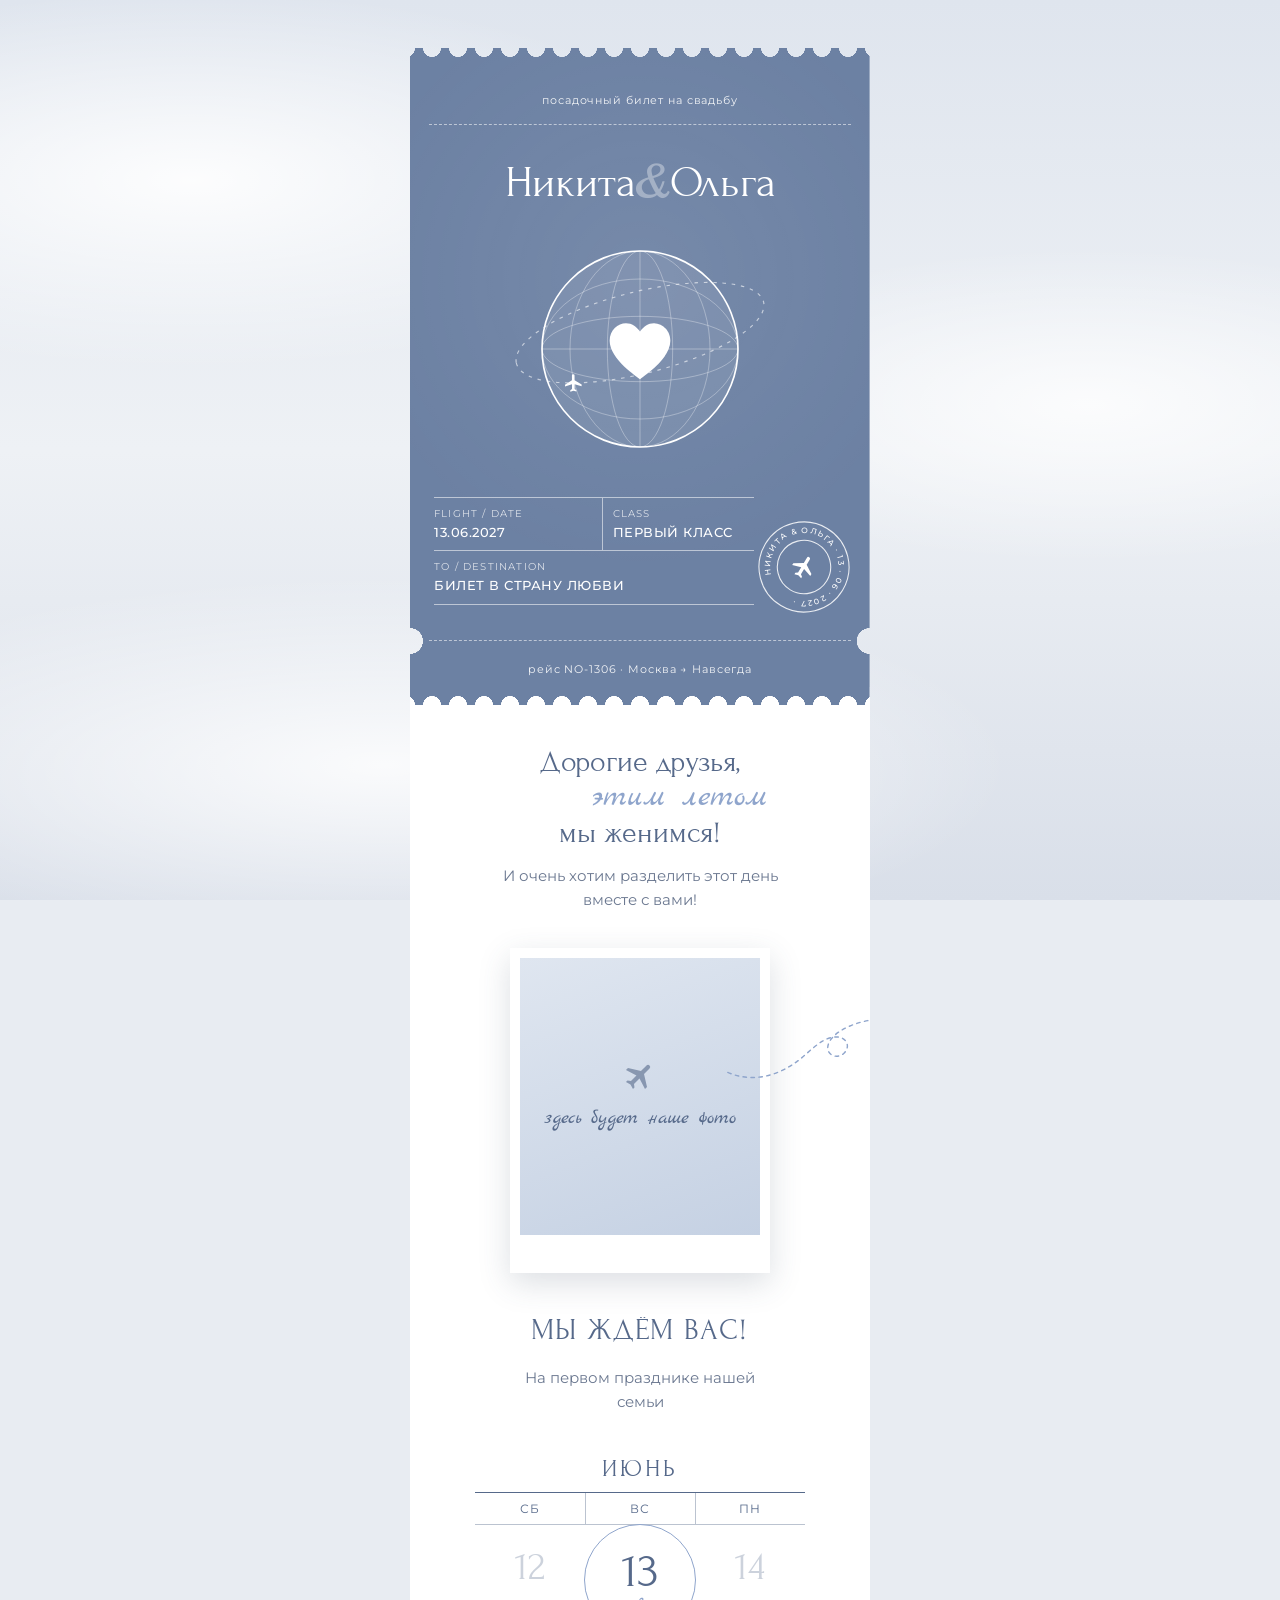
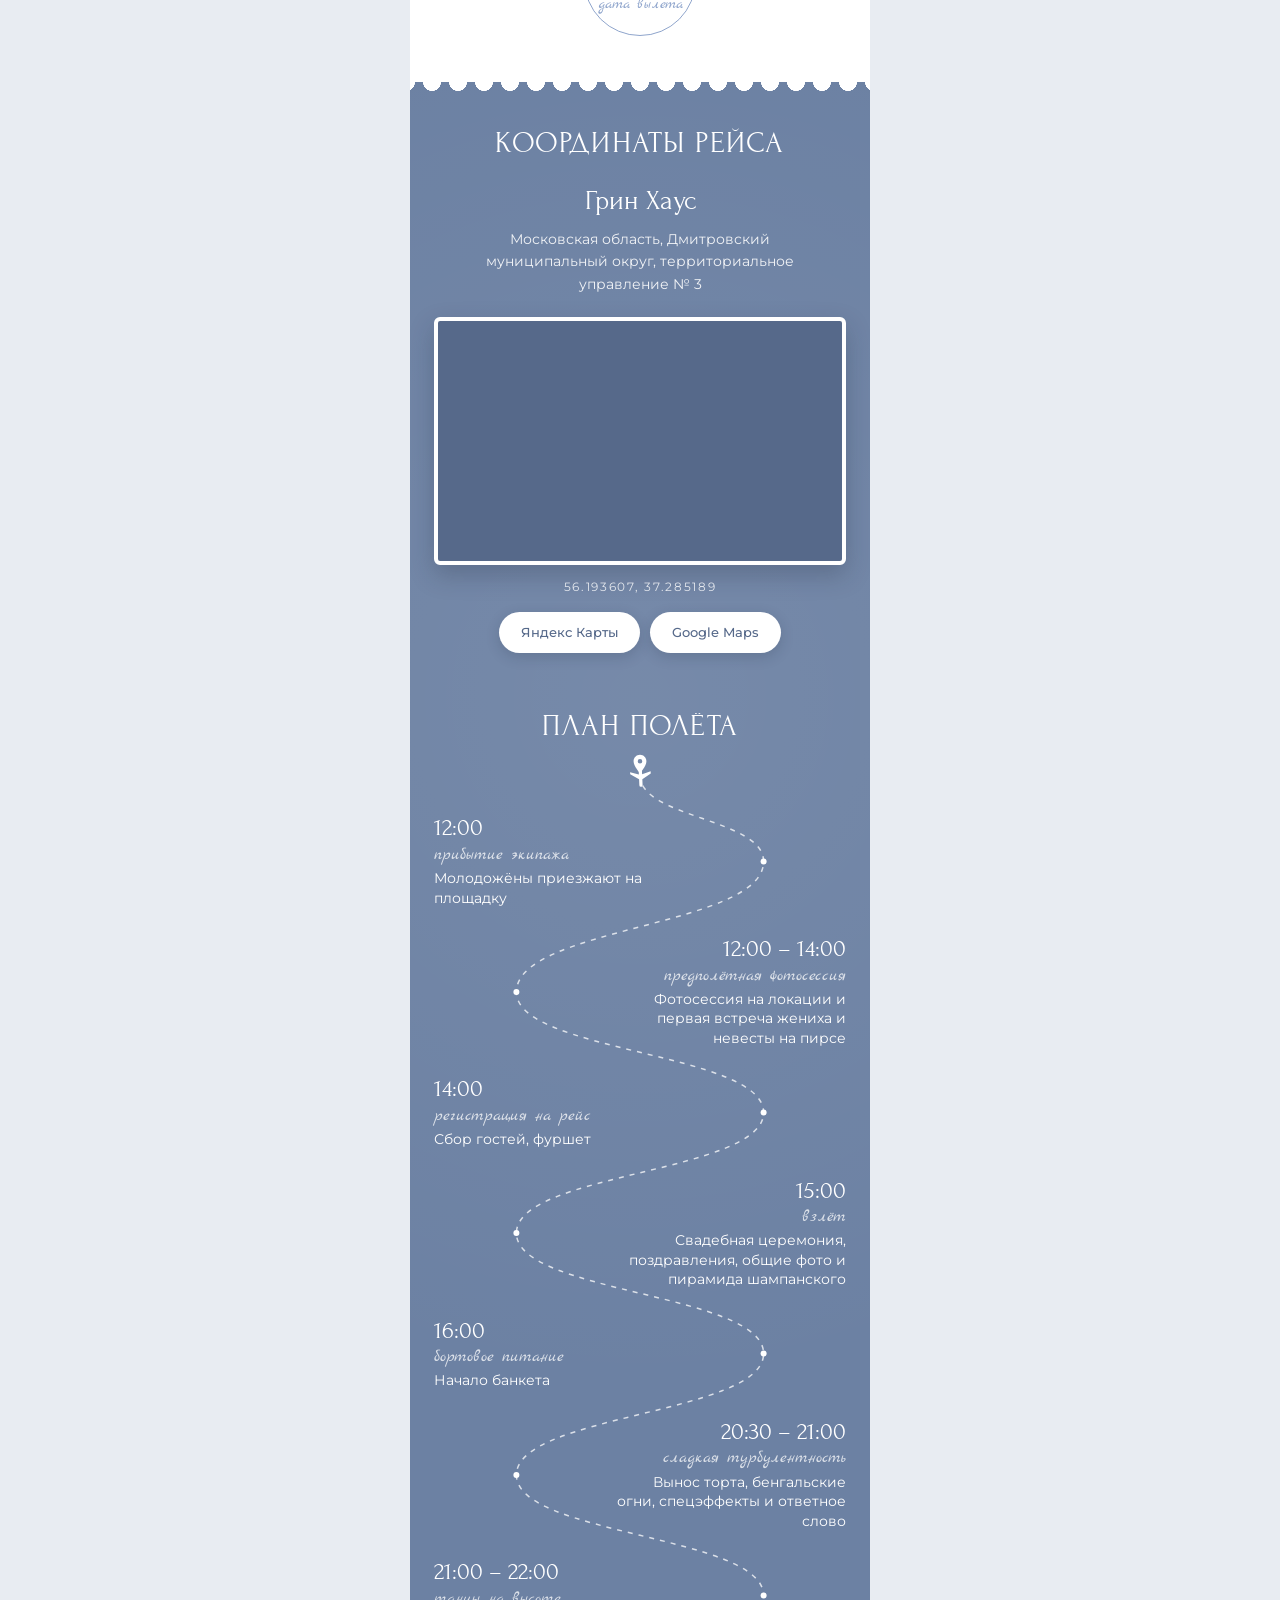
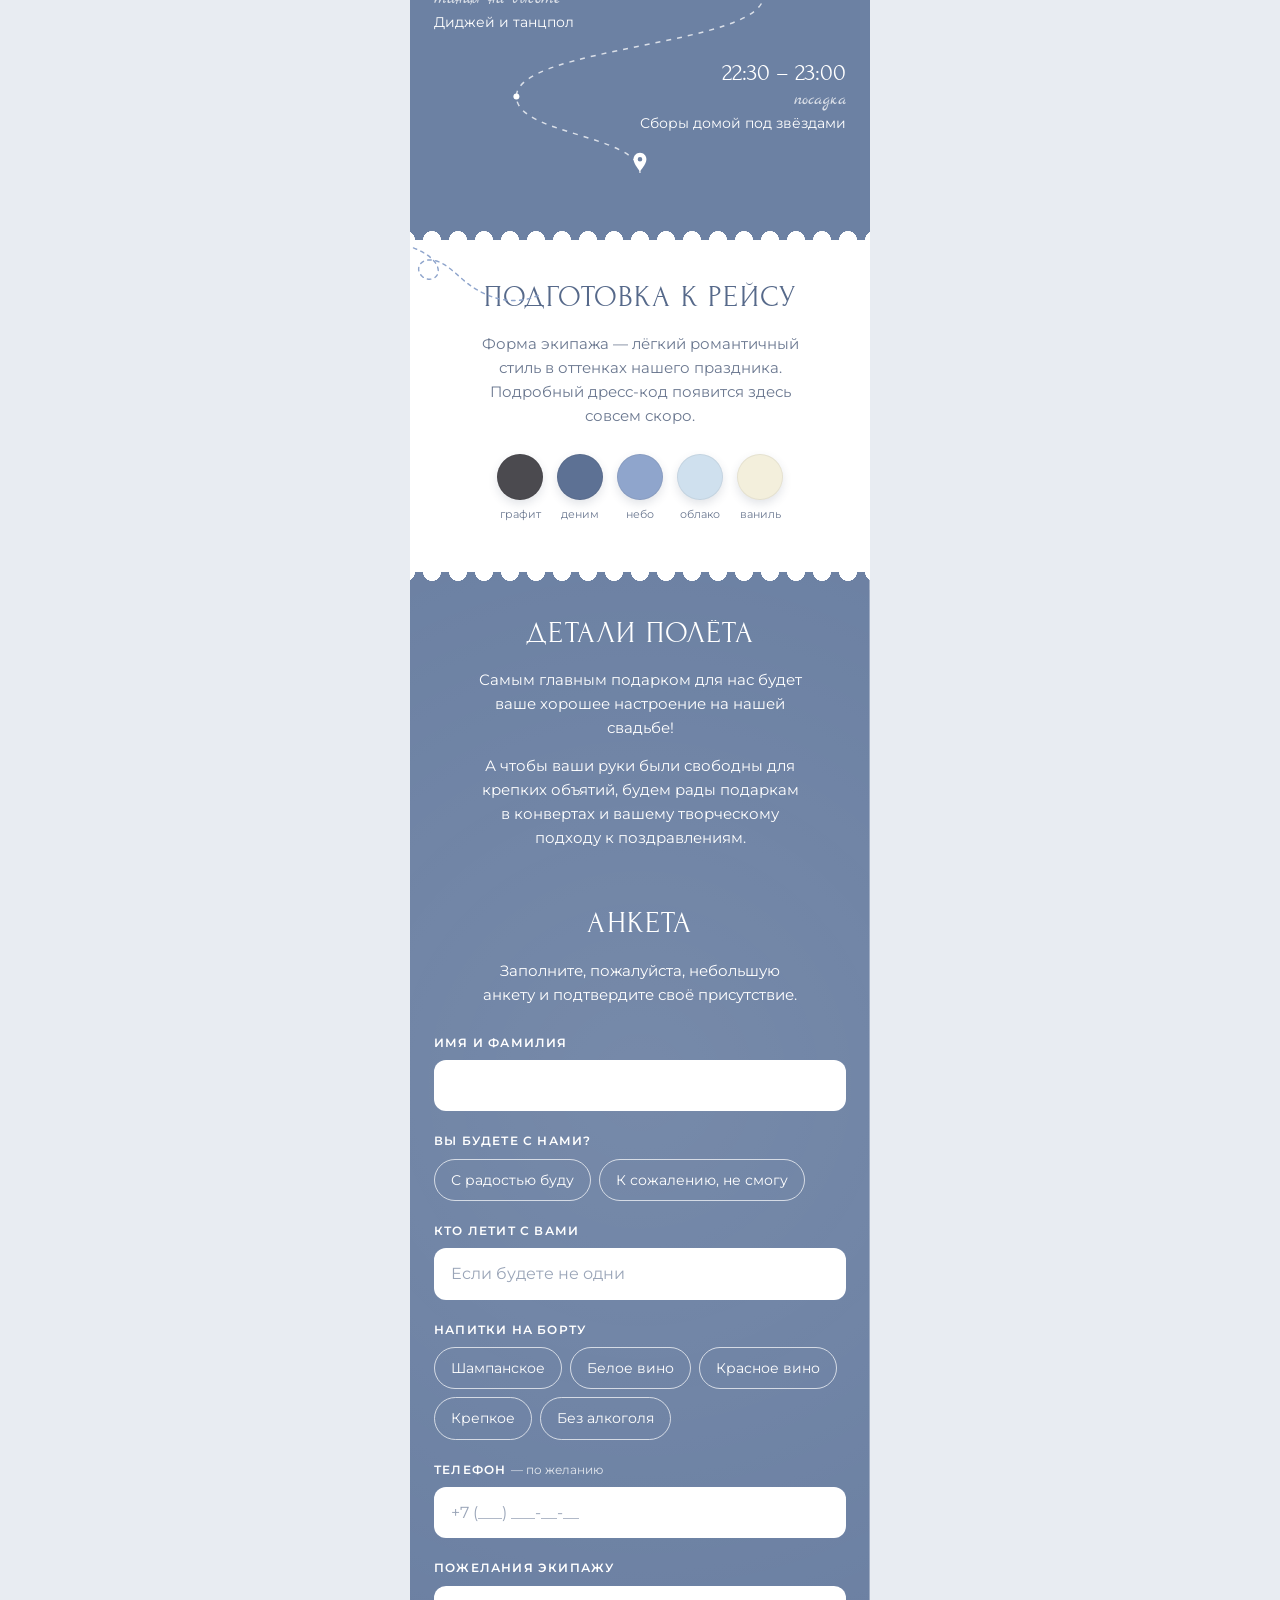
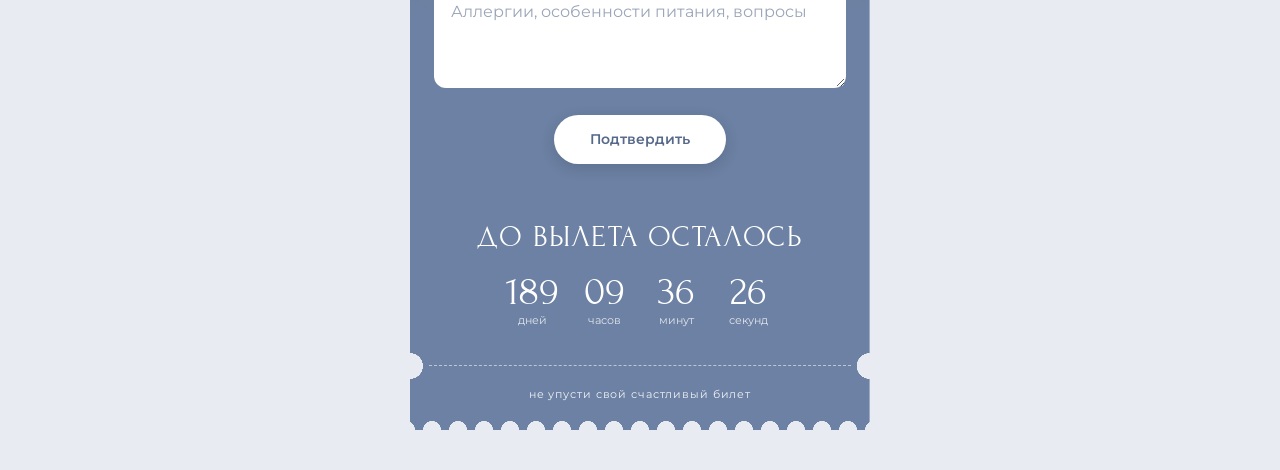
==== index.html @ 99637ed3 "Redesign wedding site as travel-themed boarding pass Rebuild the invitation after the dusty-blue tic" ====
<!DOCTYPE html>
<html lang="ru">
<head>
    <meta charset="UTF-8">
    <meta name="viewport" content="width=device-width, initial-scale=1, viewport-fit=cover">
    <title>Никита & Ольга — 13 июня 2027</title>
    <meta name="description" content="Посадочный билет на свадьбу Никиты и Ольги. 13 июня 2027, Грин Хаус, Московская область.">
    <meta name="theme-color" content="#6c81a3">
    <meta property="og:type" content="website">
    <meta property="og:title" content="Никита & Ольга — посадочный билет на свадьбу">
    <meta property="og:description" content="13 июня 2027 · Грин Хаус · Рейс в страну любви">
    <link rel="icon" type="image/svg+xml" href="favicon.svg">
    <link rel="preconnect" href="https://fonts.googleapis.com">
    <link rel="preconnect" href="https://fonts.gstatic.com" crossorigin>
    <link href="https://fonts.googleapis.com/css2?family=Forum&family=Marck+Script&family=Montserrat:wght@400;500;600&display=swap" rel="stylesheet">
    <link rel="stylesheet" href="css/style.css">
    <script>document.documentElement.classList.add('js');</script>
</head>
<body>
    <svg width="0" height="0" class="sprite" aria-hidden="true">
        <symbol id="i-plane" viewBox="0 0 24 24">
            <path d="M21 16v-2l-8-5V3.5a1.5 1.5 0 0 0-3 0V9l-8 5v2l8-2.5V19l-2 1.5V22l3.5-1 3.5 1v-1.5L13 19v-5.5l8 2.5z"/>
        </symbol>
        <symbol id="i-pin" viewBox="0 0 24 24">
            <path d="M12 2C8.13 2 5 5.13 5 9c0 5.25 7 13 7 13s7-7.75 7-13c0-3.87-3.13-7-7-7zm0 9.5a2.5 2.5 0 1 1 0-5 2.5 2.5 0 0 1 0 5z"/>
        </symbol>
        <symbol id="i-doodle" viewBox="0 0 170 80">
            <path d="M2 62C30 74 58 66 80 50c14-10 26-26 42-28 14-2 20 10 12 18-8 8-22 2-18-10 4-12 24-24 52-28" fill="none" stroke="currentColor" stroke-width="1.6" stroke-dasharray="4 5" stroke-linecap="round"/>
        </symbol>
    </svg>

    <div class="sky" aria-hidden="true"></div>

    <main class="page">

        <!-- Посадочный талон -->
        <section class="ticket ticket--hero" aria-labelledby="heroTitle">
            <div class="ticket__body">
                <p class="ticket__caption">посадочный билет на свадьбу</p>
                <hr class="ticket__dash">

                <h1 class="hero__names" id="heroTitle">
                    <span>Никита</span>
                    <span class="hero__amp" aria-hidden="true">&amp;</span>
                    <span class="sr-only">и</span>
                    <span>Ольга</span>
                </h1>

                <div class="hero__globe" aria-hidden="true">
                    <svg viewBox="0 0 240 240" class="globe">
                        <defs>
                            <clipPath id="globeClip"><circle cx="120" cy="120" r="84"/></clipPath>
                        </defs>
                        <circle cx="120" cy="120" r="84" class="globe__sphere"/>
                        <g clip-path="url(#globeClip)" class="globe__grid">
                            <ellipse cx="120" cy="120" rx="84" ry="28"/>
                            <ellipse cx="120" cy="120" rx="84" ry="60"/>
                            <line x1="30" y1="120" x2="210" y2="120"/>
                            <ellipse cx="120" cy="120" rx="28" ry="84"/>
                            <ellipse cx="120" cy="120" rx="60" ry="84"/>
                            <line x1="120" y1="30" x2="120" y2="210"/>
                        </g>
                        <path class="globe__heart" d="M120 146c-2-2-26-17-26-33 0-9 7-15 14-15 5 0 9 3 12 7 3-4 7-7 12-7 7 0 14 6 14 15 0 16-24 31-26 33z"/>
                        <path id="orbit" d="M14 132a106 34 -14 1 0 212 -52a106 34 -14 1 0 -212 52" class="globe__orbit"/>
                        <use href="#i-plane" width="18" height="18" x="-9" y="-9" class="globe__plane">
                            <animateMotion dur="16s" repeatCount="indefinite" rotate="auto">
                                <mpath href="#orbit"/>
                            </animateMotion>
                        </use>
                    </svg>
                </div>

                <dl class="pass">
                    <div class="pass__cell">
                        <dt>flight / date</dt>
                        <dd>13.06.2027</dd>
                    </div>
                    <div class="pass__cell">
                        <dt>class</dt>
                        <dd>первый класс</dd>
                    </div>
                    <div class="pass__cell pass__cell--wide">
                        <dt>to / destination</dt>
                        <dd>билет в страну любви</dd>
                    </div>
                </dl>

                <svg class="stamp" viewBox="0 0 120 120" aria-hidden="true">
                    <defs>
                        <path id="stampRing" d="M60 60m-41 0a41 41 0 1 1 82 0a41 41 0 1 1 -82 0"/>
                    </defs>
                    <circle cx="60" cy="60" r="54"/>
                    <circle cx="60" cy="60" r="32"/>
                    <text><textPath href="#stampRing" startOffset="0">НИКИТА &amp; ОЛЬГА · 13 · 06 · 2027 ·</textPath></text>
                    <use href="#i-plane" x="44" y="44" width="32" height="32" transform="rotate(45 60 60)"/>
                </svg>

                <div class="ticket__tear" aria-hidden="true"></div>
                <p class="ticket__caption">рейс NO-1306 · Москва → Навсегда</p>
            </div>
        </section>

        <!-- Приглашение -->
        <section class="paper invite">
            <h2 class="invite__title reveal">
                Дорогие друзья,
                <span class="script">этим летом</span>
                мы женимся!
            </h2>
            <p class="invite__lead reveal">И очень хотим разделить этот день вместе с вами!</p>

            <figure class="photo reveal">
                <div class="photo__placeholder" aria-hidden="true">
                    <svg viewBox="0 0 24 24"><use href="#i-plane"/></svg>
                    <span>здесь будет наше фото</span>
                </div>
                <img src="assets/couple.jpg" alt="Никита и Ольга" loading="lazy" data-optional>
            </figure>
            <svg class="doodle doodle--invite" aria-hidden="true"><use href="#i-doodle"/></svg>

            <h2 class="section-title section-title--ink reveal">Мы ждём вас!</h2>
            <p class="invite__lead reveal">На первом празднике нашей семьи</p>

            <div class="calendar reveal" aria-label="13 июня 2027 года, воскресенье">
                <p class="calendar__month">июнь</p>
                <div class="calendar__grid" aria-hidden="true">
                    <span class="calendar__dow">сб</span>
                    <span class="calendar__dow">вс</span>
                    <span class="calendar__dow">пн</span>
                    <span class="calendar__day">12</span>
                    <span class="calendar__day calendar__day--main">
                        13
                        <span class="calendar__note">дата вылета</span>
                    </span>
                    <span class="calendar__day">14</span>
                </div>
            </div>
        </section>

        <!-- Место и план -->
        <section class="ticket" aria-labelledby="venueTitle">
            <div class="ticket__body">
                <h2 class="section-title reveal" id="venueTitle">Координаты рейса</h2>
                <p class="venue__name reveal">Грин Хаус</p>
                <p class="venue__addr reveal">Московская область, Дмитровский муниципальный округ, территориальное управление №&nbsp;3</p>

                <div class="venue__map reveal">
                    <iframe
                        src="https://yandex.ru/map-widget/v1/?ll=37.285189%2C56.193607&amp;z=14&amp;pt=37.285189%2C56.193607%2Cpm2blm"
                        title="Грин Хаус на карте"
                        loading="lazy"
                        allowfullscreen></iframe>
                </div>
                <p class="venue__coords reveal">56.193607, 37.285189</p>
                <div class="venue__actions reveal">
                    <a class="btn" href="https://yandex.ru/maps/?pt=37.285189,56.193607&amp;z=15&amp;l=map" target="_blank" rel="noopener">Яндекс Карты</a>
                    <a class="btn" href="https://www.google.com/maps/search/?api=1&amp;query=56.193607,37.285189" target="_blank" rel="noopener">Google Maps</a>
                </div>

                <h2 class="section-title section-title--spaced reveal">План полёта</h2>

                <div class="plan">
                    <svg class="plan__route" aria-hidden="true">
                        <path class="plan__path"/>
                        <g class="plan__marks"></g>
                        <use href="#i-pin" width="22" height="22" class="plan__pin plan__pin--start"/>
                        <use href="#i-pin" width="22" height="22" class="plan__pin plan__pin--end"/>
                        <use href="#i-plane" width="26" height="26" x="-13" y="-13" class="plan__plane"/>
                    </svg>
                    <ol class="plan__list">
                        <li class="plan__item reveal">
                            <time>12:00</time>
                            <span class="plan__tag">прибытие экипажа</span>
                            <span class="plan__text">Молодожёны приезжают на площадку</span>
                        </li>
                        <li class="plan__item reveal">
                            <time>12:00 – 14:00</time>
                            <span class="plan__tag">предполётная фотосессия</span>
                            <span class="plan__text">Фотосессия на локации и первая встреча жениха и невесты на пирсе</span>
                        </li>
                        <li class="plan__item reveal">
                            <time>14:00</time>
                            <span class="plan__tag">регистрация на рейс</span>
                            <span class="plan__text">Сбор гостей, фуршет</span>
                        </li>
                        <li class="plan__item reveal">
                            <time>15:00</time>
                            <span class="plan__tag">взлёт</span>
                            <span class="plan__text">Свадебная церемония, поздравления, общие фото и пирамида шампанского</span>
                        </li>
                        <li class="plan__item reveal">
                            <time>16:00</time>
                            <span class="plan__tag">бортовое питание</span>
                            <span class="plan__text">Начало банкета</span>
                        </li>
                        <li class="plan__item reveal">
                            <time>20:30 – 21:00</time>
                            <span class="plan__tag">сладкая турбулентность</span>
                            <span class="plan__text">Вынос торта, бенгальские огни, спецэффекты и ответное слово</span>
                        </li>
                        <li class="plan__item reveal">
                            <time>21:00 – 22:00</time>
                            <span class="plan__tag">танцы на высоте</span>
                            <span class="plan__text">Диджей и танцпол</span>
                        </li>
                        <li class="plan__item reveal">
                            <time>22:30 – 23:00</time>
                            <span class="plan__tag">посадка</span>
                            <span class="plan__text">Сборы домой под звёздами</span>
                        </li>
                    </ol>
                </div>
            </div>
        </section>

        <!-- Дресс-код -->
        <section class="paper dresscode" aria-labelledby="dressTitle">
            <svg class="doodle doodle--dress" aria-hidden="true"><use href="#i-doodle"/></svg>
            <h2 class="section-title section-title--ink reveal" id="dressTitle">Подготовка к&nbsp;рейсу</h2>
            <p class="dresscode__lead reveal">
                Форма экипажа — лёгкий романтичный стиль в&nbsp;оттенках нашего праздника.
                Подробный дресс-код появится здесь совсем скоро.
            </p>
            <ul class="palette reveal" aria-label="Палитра праздника">
                <li><span class="palette__swatch" style="--c:#4b4a4f"></span><span>графит</span></li>
                <li><span class="palette__swatch" style="--c:#5d7194"></span><span>деним</span></li>
                <li><span class="palette__swatch" style="--c:#8fa5cc"></span><span>небо</span></li>
                <li><span class="palette__swatch" style="--c:#cfe0ee"></span><span>облако</span></li>
                <li><span class="palette__swatch" style="--c:#f3efdc"></span><span>ваниль</span></li>
            </ul>
        </section>

        <!-- Детали, анкета, отсчёт -->
        <section class="ticket ticket--last" aria-labelledby="detailsTitle">
            <div class="ticket__body">
                <h2 class="section-title reveal" id="detailsTitle">Детали полёта</h2>
                <div class="details reveal">
                    <p>Самым главным подарком для нас будет ваше хорошее настроение на нашей свадьбе!</p>
                    <p>А чтобы ваши руки были свободны для крепких объятий, будем рады подаркам в&nbsp;конвертах и вашему творческому подходу к поздравлениям.</p>
                </div>

                <h2 class="section-title section-title--spaced reveal" id="rsvp">Анкета</h2>
                <p class="details reveal">Заполните, пожалуйста, небольшую анкету и подтвердите своё присутствие.</p>

                <form class="rsvp reveal" id="rsvpForm" novalidate>
                    <div class="field">
                        <label class="field__label" for="rsvpName">Имя и фамилия</label>
                        <input class="field__input" id="rsvpName" name="name" type="text" autocomplete="name" maxlength="120" required>
                    </div>

                    <fieldset class="field">
                        <legend class="field__label">Вы будете с нами?</legend>
                        <div class="choices">
                            <label class="choice"><input type="radio" name="attendance" value="yes" required><span>С радостью буду</span></label>
                            <label class="choice"><input type="radio" name="attendance" value="no"><span>К сожалению, не смогу</span></label>
                        </div>
                    </fieldset>

                    <div class="rsvp__attending" id="rsvpAttending">
                        <div class="field">
                            <label class="field__label" for="rsvpCompanions">Кто летит с вами</label>
                            <input class="field__input" id="rsvpCompanions" name="companions" type="text" maxlength="300" placeholder="Если будете не одни">
                        </div>

                        <fieldset class="field">
                            <legend class="field__label">Напитки на борту</legend>
                            <div class="choices">
                                <label class="choice"><input type="checkbox" name="drinks" value="champagne"><span>Шампанское</span></label>
                                <label class="choice"><input type="checkbox" name="drinks" value="white"><span>Белое вино</span></label>
                                <label class="choice"><input type="checkbox" name="drinks" value="red"><span>Красное вино</span></label>
                                <label class="choice"><input type="checkbox" name="drinks" value="strong"><span>Крепкое</span></label>
                                <label class="choice"><input type="checkbox" name="drinks" value="soft"><span>Без алкоголя</span></label>
                            </div>
                        </fieldset>
                    </div>

                    <div class="field">
                        <label class="field__label" for="rsvpPhone">Телефон <span class="field__optional">— по желанию</span></label>
                        <input class="field__input" id="rsvpPhone" name="phone" type="tel" autocomplete="tel" inputmode="tel" maxlength="32" placeholder="+7 (___) ___-__-__">
                    </div>

                    <div class="field">
                        <label class="field__label" for="rsvpComment">Пожелания экипажу</label>
                        <textarea class="field__input" id="rsvpComment" name="comment" rows="3" maxlength="1000" placeholder="Аллергии, особенности питания, вопросы"></textarea>
                    </div>

                    <div class="rsvp__trap" aria-hidden="true">
                        <label>Не заполняйте это поле <input type="text" name="website" tabindex="-1" autocomplete="off"></label>
                    </div>

                    <p class="rsvp__error" id="rsvpError" role="alert" hidden></p>
                    <button class="btn btn--solid" type="submit" id="rsvpSubmit">Подтвердить</button>
                </form>

                <div class="rsvp-done" id="rsvpDone" hidden tabindex="-1">
                    <p class="rsvp-done__title" id="rsvpDoneTitle"></p>
                    <p class="rsvp-done__text" id="rsvpDoneText"></p>
                    <div class="mini-pass" id="rsvpPass" hidden>
                        <div>
                            <span class="mini-pass__label">пассажир</span>
                            <span class="mini-pass__value" id="rsvpPassName"></span>
                        </div>
                        <div>
                            <span class="mini-pass__label">рейс</span>
                            <span class="mini-pass__value">NO-1306</span>
                        </div>
                        <div>
                            <span class="mini-pass__label">дата</span>
                            <span class="mini-pass__value">13.06.2027</span>
                        </div>
                        <div>
                            <span class="mini-pass__label">посадка</span>
                            <span class="mini-pass__value">14:00</span>
                        </div>
                    </div>
                    <button class="btn" type="button" id="rsvpAgain">Заполнить ещё раз</button>
                </div>

                <h2 class="section-title section-title--spaced reveal">До вылета осталось</h2>
                <div class="countdown reveal" id="countdown" role="timer" aria-live="off">
                    <div class="countdown__unit"><span class="countdown__num" data-unit="days">00</span><span class="countdown__label" data-label="days">дней</span></div>
                    <div class="countdown__unit"><span class="countdown__num" data-unit="hours">00</span><span class="countdown__label" data-label="hours">часов</span></div>
                    <div class="countdown__unit"><span class="countdown__num" data-unit="minutes">00</span><span class="countdown__label" data-label="minutes">минут</span></div>
                    <div class="countdown__unit"><span class="countdown__num" data-unit="seconds">00</span><span class="countdown__label" data-label="seconds">секунд</span></div>
                </div>
                <p class="countdown__done" id="countdownDone" hidden>Мы уже в полёте!</p>

                <div class="ticket__tear" aria-hidden="true"></div>
                <p class="ticket__caption">не упусти свой счастливый билет</p>
            </div>
        </section>

    </main>

    <script src="js/config.js"></script>
    <script src="js/main.js" defer></script>
    <script src="js/rsvp.js" defer></script>
</body>
</html>
---- css/style.css ----
:root {
    --sky: #6c81a3;
    --sky-deep: #56698a;
    --sky-soft: #8fa5cc;
    --ink: #3d4b66;
    --ink-soft: #6b7890;
    --paper: #ffffff;
    --cloud: #e8ecf2;
    --line: rgba(255, 255, 255, 0.55);

    --font-display: 'Forum', Georgia, serif;
    --font-body: 'Montserrat', -apple-system, BlinkMacSystemFont, 'Segoe UI', sans-serif;
    --font-script: 'Marck Script', cursive;

    --gutter: 24px;
    --scallop: 9px;
    --scallop-step: 26px;
    --notch: 13px;
    --tail: 64px;
}

*, *::before, *::after { box-sizing: border-box; }
* { margin: 0; padding: 0; }

html {
    -webkit-text-size-adjust: 100%;
    scroll-behavior: smooth;
}

body {
    min-height: 100vh;
    font-family: var(--font-body);
    font-size: 15px;
    line-height: 1.6;
    color: var(--ink);
    background: var(--cloud);
    font-synthesis: none;
    -webkit-font-smoothing: antialiased;
    overflow-x: hidden;
}

img, svg, iframe { display: block; max-width: 100%; }
a { color: inherit; }
button, input, textarea { font: inherit; color: inherit; }
ul, ol { list-style: none; }
fieldset { border: 0; min-width: 0; }
[hidden] { display: none !important; }

.sprite { position: absolute; }

.sr-only {
    position: absolute;
    width: 1px;
    height: 1px;
    overflow: hidden;
    clip: rect(0 0 0 0);
    white-space: nowrap;
}

/* Небо за колонкой */
.sky {
    position: fixed;
    inset: 0;
    z-index: -1;
    background:
        radial-gradient(ellipse 60% 30% at 15% 20%, rgba(255, 255, 255, 0.9), transparent 70%),
        radial-gradient(ellipse 50% 25% at 85% 45%, rgba(255, 255, 255, 0.8), transparent 70%),
        radial-gradient(ellipse 70% 30% at 30% 85%, rgba(255, 255, 255, 0.85), transparent 70%),
        linear-gradient(180deg, #dfe5ee 0%, #eef1f5 50%, #d9dfe9 100%);
}

.page {
    position: relative;
    max-width: 460px;
    margin: 0 auto;
    padding: 24px 0 40px;
}

/* Билеты: синие секции с фигурным краем */
.ticket {
    position: relative;
    z-index: 1;
    color: #fff;
    -webkit-mask:
        radial-gradient(circle var(--scallop) at 50% 0, #0000 98%, #000) 50% 0 / var(--scallop-step) 51% repeat-x,
        radial-gradient(circle var(--scallop) at 50% 100%, #0000 98%, #000) 50% 100% / var(--scallop-step) 51% repeat-x;
    mask:
        radial-gradient(circle var(--scallop) at 50% 0, #0000 98%, #000) 50% 0 / var(--scallop-step) 51% repeat-x,
        radial-gradient(circle var(--scallop) at 50% 100%, #0000 98%, #000) 50% 100% / var(--scallop-step) 51% repeat-x;
}

.ticket__body {
    position: relative;
    padding: 44px var(--gutter) 52px;
    background:
        radial-gradient(circle at 50% 35%, rgba(255, 255, 255, 0.07), transparent 60%),
        var(--sky);
    text-align: center;
}

/* Боковые вырезы на линии отрыва */
.ticket--hero .ticket__body,
.ticket--last .ticket__body {
    padding-bottom: 0;
    -webkit-mask:
        radial-gradient(circle var(--notch) at 0 calc(100% - var(--tail)), #0000 98%, #000) left / 51% 100% no-repeat,
        radial-gradient(circle var(--notch) at 100% calc(100% - var(--tail)), #0000 98%, #000) right / 51% 100% no-repeat;
    mask:
        radial-gradient(circle var(--notch) at 0 calc(100% - var(--tail)), #0000 98%, #000) left / 51% 100% no-repeat,
        radial-gradient(circle var(--notch) at 100% calc(100% - var(--tail)), #0000 98%, #000) right / 51% 100% no-repeat;
}

.ticket__caption {
    font-size: 11px;
    letter-spacing: 0.08em;
    color: rgba(255, 255, 255, 0.9);
}

.ticket__dash {
    border: 0;
    border-top: 1.5px dashed var(--line);
    margin: 14px calc(var(--notch) - var(--gutter) + 6px) 0;
}

.ticket__tear {
    position: absolute;
    left: calc(var(--notch) + 6px);
    right: calc(var(--notch) + 6px);
    bottom: var(--tail);
    border-top: 1.5px dashed var(--line);
}

.ticket__tear + .ticket__caption {
    display: flex;
    align-items: center;
    justify-content: center;
    height: var(--tail);
    margin-top: 36px;
    padding-bottom: 6px;
}

/* Белые секции заходят под край билетов, чтобы в вырезах был виден белый */
.paper {
    position: relative;
    margin: calc(var(--scallop) * -2) 0;
    padding: calc(var(--scallop) * 2 + 40px) var(--gutter) calc(var(--scallop) * 2 + 48px);
    background: var(--paper);
    text-align: center;
    overflow: hidden;
}

/* Типографика */
.section-title {
    font-family: var(--font-display);
    font-weight: 500;
    font-size: 30px;
    line-height: 1.15;
    letter-spacing: 0.04em;
    text-transform: uppercase;
    margin-bottom: 18px;
}

.section-title--ink { color: var(--sky-deep); }
.section-title--spaced { margin-top: 56px; }

.script {
    font-family: var(--font-script);
    font-weight: 400;
    text-transform: none;
    letter-spacing: 0;
}

/* Hero */
.hero__names {
    position: relative;
    display: flex;
    justify-content: center;
    align-items: center;
    gap: 6px;
    margin: 36px 0 4px;
    font-family: var(--font-display);
    font-weight: 400;
    font-size: clamp(34px, 10vw, 44px);
    line-height: 1;
}

.hero__amp {
    font-family: var(--font-script);
    font-size: 1.5em;
    line-height: 0.6;
    color: rgba(255, 255, 255, 0.35);
    margin: 0 -6px;
}

.hero__globe {
    width: min(78%, 280px);
    margin: 0 auto;
}

.globe__sphere { fill: rgba(255, 255, 255, 0.08); stroke: #fff; stroke-width: 1.4; }
.globe__grid { fill: none; stroke: rgba(255, 255, 255, 0.35); stroke-width: 0.8; }
.globe__heart { fill: #fff; }
.globe__orbit { fill: none; stroke: rgba(255, 255, 255, 0.6); stroke-width: 1; stroke-dasharray: 3 5; }
.globe__plane { fill: #fff; }

.globe {
    animation: drift 9s ease-in-out infinite;
}

@keyframes drift {
    0%, 100% { transform: translateY(0); }
    50% { transform: translateY(-6px); }
}

.pass {
    display: grid;
    grid-template-columns: 1.1fr 1fr;
    margin: 8px 0 0;
    padding-right: 92px;
    text-align: left;
}

.pass__cell {
    padding: 8px 10px 8px 0;
    border-top: 1px solid var(--line);
}

.pass__cell + .pass__cell:not(.pass__cell--wide) {
    padding-left: 10px;
    border-left: 1px solid var(--line);
}

.pass__cell--wide { grid-column: 1 / -1; border-bottom: 1px solid var(--line); }

.pass dt {
    font-size: 10px;
    letter-spacing: 0.12em;
    text-transform: uppercase;
    color: rgba(255, 255, 255, 0.75);
}

.pass dd {
    font-size: 13px;
    font-weight: 500;
    text-transform: uppercase;
    letter-spacing: 0.04em;
}

.stamp {
    position: absolute;
    right: 16px;
    width: 100px;
    height: 100px;
    margin-top: -88px;
    transform: rotate(-14deg);
    fill: none;
    stroke: rgba(255, 255, 255, 0.85);
    stroke-width: 1.3;
}

.stamp text {
    fill: #fff;
    stroke: none;
    font-family: var(--font-body);
    font-size: 9.5px;
    font-weight: 500;
    letter-spacing: 1.6px;
}

.stamp use { fill: #fff; stroke: none; }

/* Приглашение */
.invite__title {
    font-family: var(--font-display);
    font-weight: 500;
    font-size: 30px;
    line-height: 1.15;
    color: var(--sky-deep);
}

.invite__title .script {
    display: block;
    font-size: 1.05em;
    color: var(--sky-soft);
    padding-left: 2.5em;
}

.invite__lead {
    margin: 14px auto 0;
    max-width: 280px;
    color: var(--ink-soft);
}

.photo {
    position: relative;
    width: min(72%, 260px);
    aspect-ratio: 4 / 5;
    margin: 36px auto 40px;
    padding: 10px 10px 38px;
    background: #fff;
    box-shadow: 0 10px 30px rgba(61, 75, 102, 0.18);
    transform: rotate(-2deg);
}

.photo img,
.photo__placeholder {
    position: absolute;
    inset: 10px 10px 38px;
    width: calc(100% - 20px);
    height: calc(100% - 48px);
    object-fit: cover;
}

.photo__placeholder {
    display: flex;
    flex-direction: column;
    align-items: center;
    justify-content: center;
    gap: 10px;
    background: linear-gradient(160deg, #dfe6f0, #c5d1e3);
    color: var(--sky-deep);
    font-family: var(--font-script);
    font-size: 20px;
}

.photo__placeholder svg {
    width: 34px;
    height: 34px;
    fill: currentColor;
    transform: rotate(45deg);
    opacity: 0.6;
}

.doodle {
    position: absolute;
    width: 150px;
    height: 72px;
    color: var(--sky-soft);
    pointer-events: none;
}

.doodle--invite { right: -6px; top: 330px; }
.doodle--dress { left: -20px; top: 18px; transform: scaleX(-1); }

.calendar {
    margin: 36px auto 0;
    max-width: 330px;
    color: var(--sky-deep);
}

.calendar__month {
    font-family: var(--font-display);
    font-size: 24px;
    letter-spacing: 0.12em;
    text-transform: uppercase;
    border-bottom: 1px solid currentColor;
    padding-bottom: 4px;
}

.calendar__grid {
    display: grid;
    grid-template-columns: repeat(3, 1fr);
}

.calendar__dow {
    padding: 6px 0;
    font-size: 12px;
    letter-spacing: 0.12em;
    text-transform: uppercase;
    border-bottom: 1px solid rgba(86, 105, 138, 0.4);
}

.calendar__dow + .calendar__dow { border-left: 1px solid rgba(86, 105, 138, 0.4); }

.calendar__day {
    padding: 22px 0;
    font-family: var(--font-display);
    font-size: 40px;
    line-height: 1;
    color: rgba(86, 105, 138, 0.3);
}

.calendar__day--main {
    position: relative;
    color: var(--sky-deep);
    font-size: 48px;
}

.calendar__day--main::before {
    content: '';
    position: absolute;
    left: 50%;
    top: 50%;
    width: 112px;
    height: 112px;
    border: 1.5px solid var(--sky-soft);
    border-radius: 50%;
    transform: translate(-50%, -50%);
}

.calendar__note {
    display: block;
    margin-top: 2px;
    font-family: var(--font-script);
    font-size: 15px;
    color: var(--sky-soft);
}

/* Место */
.venue__name {
    font-family: var(--font-display);
    font-size: 28px;
    font-weight: 500;
}

.venue__addr {
    max-width: 320px;
    margin: 4px auto 22px;
    font-size: 14px;
    color: rgba(255, 255, 255, 0.9);
}

.venue__map {
    overflow: hidden;
    border-radius: 6px;
    border: 4px solid #fff;
    box-shadow: 0 10px 24px rgba(30, 40, 60, 0.25);
    background: var(--sky-deep);
}

.venue__map iframe {
    width: 100%;
    height: 240px;
    border: 0;
}

.venue__coords {
    margin: 12px 0 16px;
    font-size: 12px;
    letter-spacing: 0.14em;
    color: rgba(255, 255, 255, 0.8);
}

.venue__actions {
    display: flex;
    justify-content: center;
    flex-wrap: wrap;
    gap: 10px;
}

.btn {
    display: inline-block;
    padding: 10px 22px;
    border: 0;
    border-radius: 999px;
    background: #fff;
    color: var(--sky-deep);
    font-size: 13px;
    font-weight: 500;
    text-decoration: none;
    cursor: pointer;
    box-shadow: 0 4px 14px rgba(30, 40, 60, 0.18);
    transition: transform 0.2s ease, box-shadow 0.2s ease;
}

.btn:hover { transform: translateY(-1px); box-shadow: 0 8px 20px rgba(30, 40, 60, 0.24); }
.btn:active { transform: translateY(0); }
.btn:focus-visible { outline: 2px solid #fff; outline-offset: 3px; }

.btn--solid {
    padding: 13px 36px;
    font-size: 14px;
    font-weight: 600;
}

.btn[disabled] { opacity: 0.7; cursor: progress; }

/* План полёта */
.plan {
    position: relative;
    margin-top: 8px;
}

.plan__route {
    position: absolute;
    inset: 0;
    width: 100%;
    height: 100%;
    overflow: visible;
    pointer-events: none;
}

.plan__path {
    fill: none;
    stroke: rgba(255, 255, 255, 0.75);
    stroke-width: 1.5;
    stroke-dasharray: 5 6;
}

.plan__marks circle { fill: #fff; }
.plan__pin, .plan__plane { fill: #fff; }

.plan__list {
    position: relative;
    padding: 40px 0;
}

.plan__item {
    width: 56%;
    padding: 14px 0;
    text-align: left;
}

.plan__item:nth-child(even) {
    margin-left: auto;
    text-align: right;
}

.plan__item time {
    display: block;
    font-family: var(--font-display);
    font-size: 24px;
    font-weight: 500;
    line-height: 1.1;
}

.plan__tag {
    display: block;
    font-family: var(--font-script);
    font-size: 17px;
    color: rgba(255, 255, 255, 0.75);
}

.plan__text {
    display: block;
    font-size: 13.5px;
    line-height: 1.45;
}

/* Дресс-код */
.dresscode__lead {
    max-width: 320px;
    margin: 0 auto 26px;
    color: var(--ink-soft);
}

.palette {
    display: flex;
    justify-content: center;
    flex-wrap: wrap;
    gap: 12px 14px;
}

.palette li {
    display: flex;
    flex-direction: column;
    align-items: center;
    gap: 6px;
    font-size: 11px;
    color: var(--ink-soft);
}

.palette__swatch {
    width: 46px;
    height: 46px;
    border-radius: 50%;
    background: var(--c);
    box-shadow: inset 0 0 0 1px rgba(0, 0, 0, 0.06), 0 4px 10px rgba(61, 75, 102, 0.15);
}

/* Детали */
.details {
    max-width: 330px;
    margin: 0 auto;
}

.details p + p { margin-top: 14px; }

/* Анкета */
.rsvp {
    margin-top: 26px;
    text-align: left;
}

.field { margin-bottom: 20px; }

.field__label {
    display: block;
    margin-bottom: 8px;
    font-size: 12px;
    font-weight: 600;
    letter-spacing: 0.1em;
    text-transform: uppercase;
}

.field__optional {
    font-weight: 400;
    text-transform: none;
    letter-spacing: 0;
    opacity: 0.8;
}

.field__input {
    width: 100%;
    padding: 12px 16px;
    border: 1.5px solid transparent;
    border-radius: 12px;
    background: #fff;
    color: var(--ink);
    font-size: 16px;
    outline: none;
    transition: border-color 0.2s ease, box-shadow 0.2s ease;
}

textarea.field__input { resize: vertical; min-height: 88px; }
.field__input::placeholder { color: #9aa5b8; }
.field__input:focus { box-shadow: 0 0 0 3px rgba(255, 255, 255, 0.45); }
.field__input[aria-invalid="true"] { border-color: #e2a0a0; box-shadow: 0 0 0 3px rgba(226, 160, 160, 0.4); }

.choices {
    display: flex;
    flex-wrap: wrap;
    gap: 8px;
}

.choice { position: relative; cursor: pointer; }

.choice input {
    position: absolute;
    opacity: 0;
    pointer-events: none;
}

.choice span {
    display: inline-block;
    padding: 9px 16px;
    border: 1.5px solid rgba(255, 255, 255, 0.7);
    border-radius: 999px;
    font-size: 14px;
    transition: background 0.2s ease, color 0.2s ease;
}

.choice input:checked + span { background: #fff; color: var(--sky-deep); border-color: #fff; }
.choice input:focus-visible + span { outline: 2px solid #fff; outline-offset: 2px; }
.choices[aria-invalid="true"] .choice span { border-color: #f1b8b8; }

.rsvp__trap {
    position: absolute;
    left: -9999px;
    width: 1px;
    height: 1px;
    overflow: hidden;
}

.rsvp__error {
    margin-bottom: 14px;
    padding: 10px 14px;
    border-radius: 10px;
    background: rgba(255, 255, 255, 0.92);
    color: #a24a4a;
    font-size: 14px;
}

.rsvp .btn--solid { display: block; margin: 8px auto 0; }

.rsvp-done {
    margin-top: 26px;
    outline: none;
}

.rsvp-done__title {
    font-family: var(--font-script);
    font-size: 30px;
    line-height: 1.2;
}

.rsvp-done__text { margin: 6px auto 20px; max-width: 320px; }

.mini-pass {
    display: grid;
    grid-template-columns: 1fr 1fr;
    gap: 12px;
    margin: 0 auto 22px;
    max-width: 320px;
    padding: 18px 20px;
    border-radius: 14px;
    background: #fff;
    color: var(--ink);
    text-align: left;
    box-shadow: 0 10px 24px rgba(30, 40, 60, 0.2);
}

.mini-pass > div:first-child { grid-column: 1 / -1; }

.mini-pass__label {
    display: block;
    font-size: 10px;
    letter-spacing: 0.12em;
    text-transform: uppercase;
    color: var(--ink-soft);
}

.mini-pass__value {
    display: block;
    font-family: var(--font-display);
    font-size: 20px;
    font-weight: 600;
    line-height: 1.2;
    word-break: break-word;
}

/* Обратный отсчёт */
.countdown {
    display: flex;
    justify-content: center;
    gap: 14px;
}

.countdown__unit {
    display: flex;
    flex-direction: column;
    align-items: center;
    min-width: 58px;
}

.countdown__num {
    font-family: var(--font-display);
    font-size: 40px;
    font-weight: 500;
    line-height: 1;
    font-variant-numeric: tabular-nums;
}

.countdown__label {
    font-size: 11px;
    color: rgba(255, 255, 255, 0.8);
}

.countdown__done {
    font-family: var(--font-script);
    font-size: 28px;
}

/* Появление при прокрутке */
.js .reveal {
    opacity: 0;
    transform: translateY(18px);
    transition: opacity 0.8s ease, transform 0.8s cubic-bezier(0.22, 1, 0.36, 1);
}

.js .reveal.is-visible {
    opacity: 1;
    transform: none;
}

@media (min-width: 520px) {
    .page { padding-top: 48px; }
}

@media (max-width: 360px) {
    :root { --gutter: 18px; }
    .pass { padding-right: 76px; }
    .stamp { width: 80px; height: 80px; margin-top: -72px; }
    .countdown { gap: 6px; }
    .countdown__num { font-size: 34px; }
}

@media (prefers-reduced-motion: reduce) {
    html { scroll-behavior: auto; }
    .globe { animation: none; }
    .js .reveal { opacity: 1; transform: none; transition: none; }
}
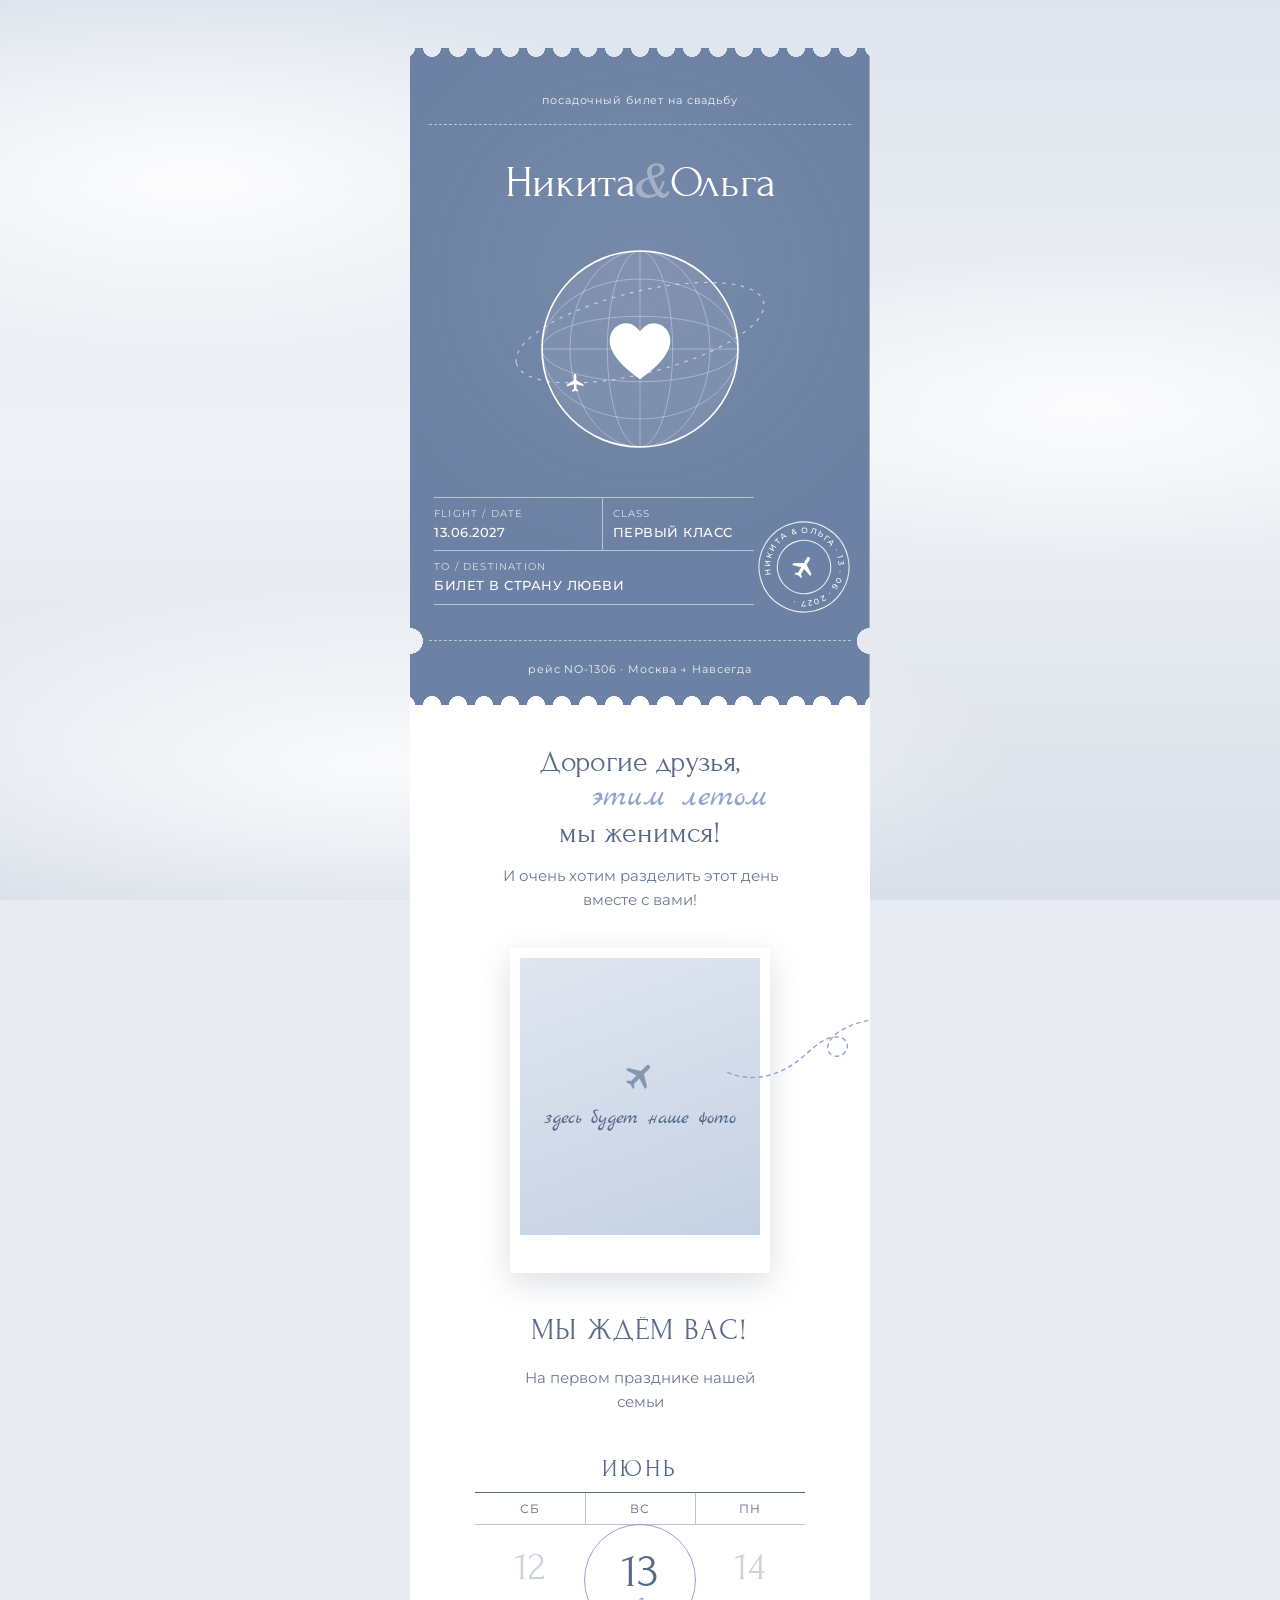
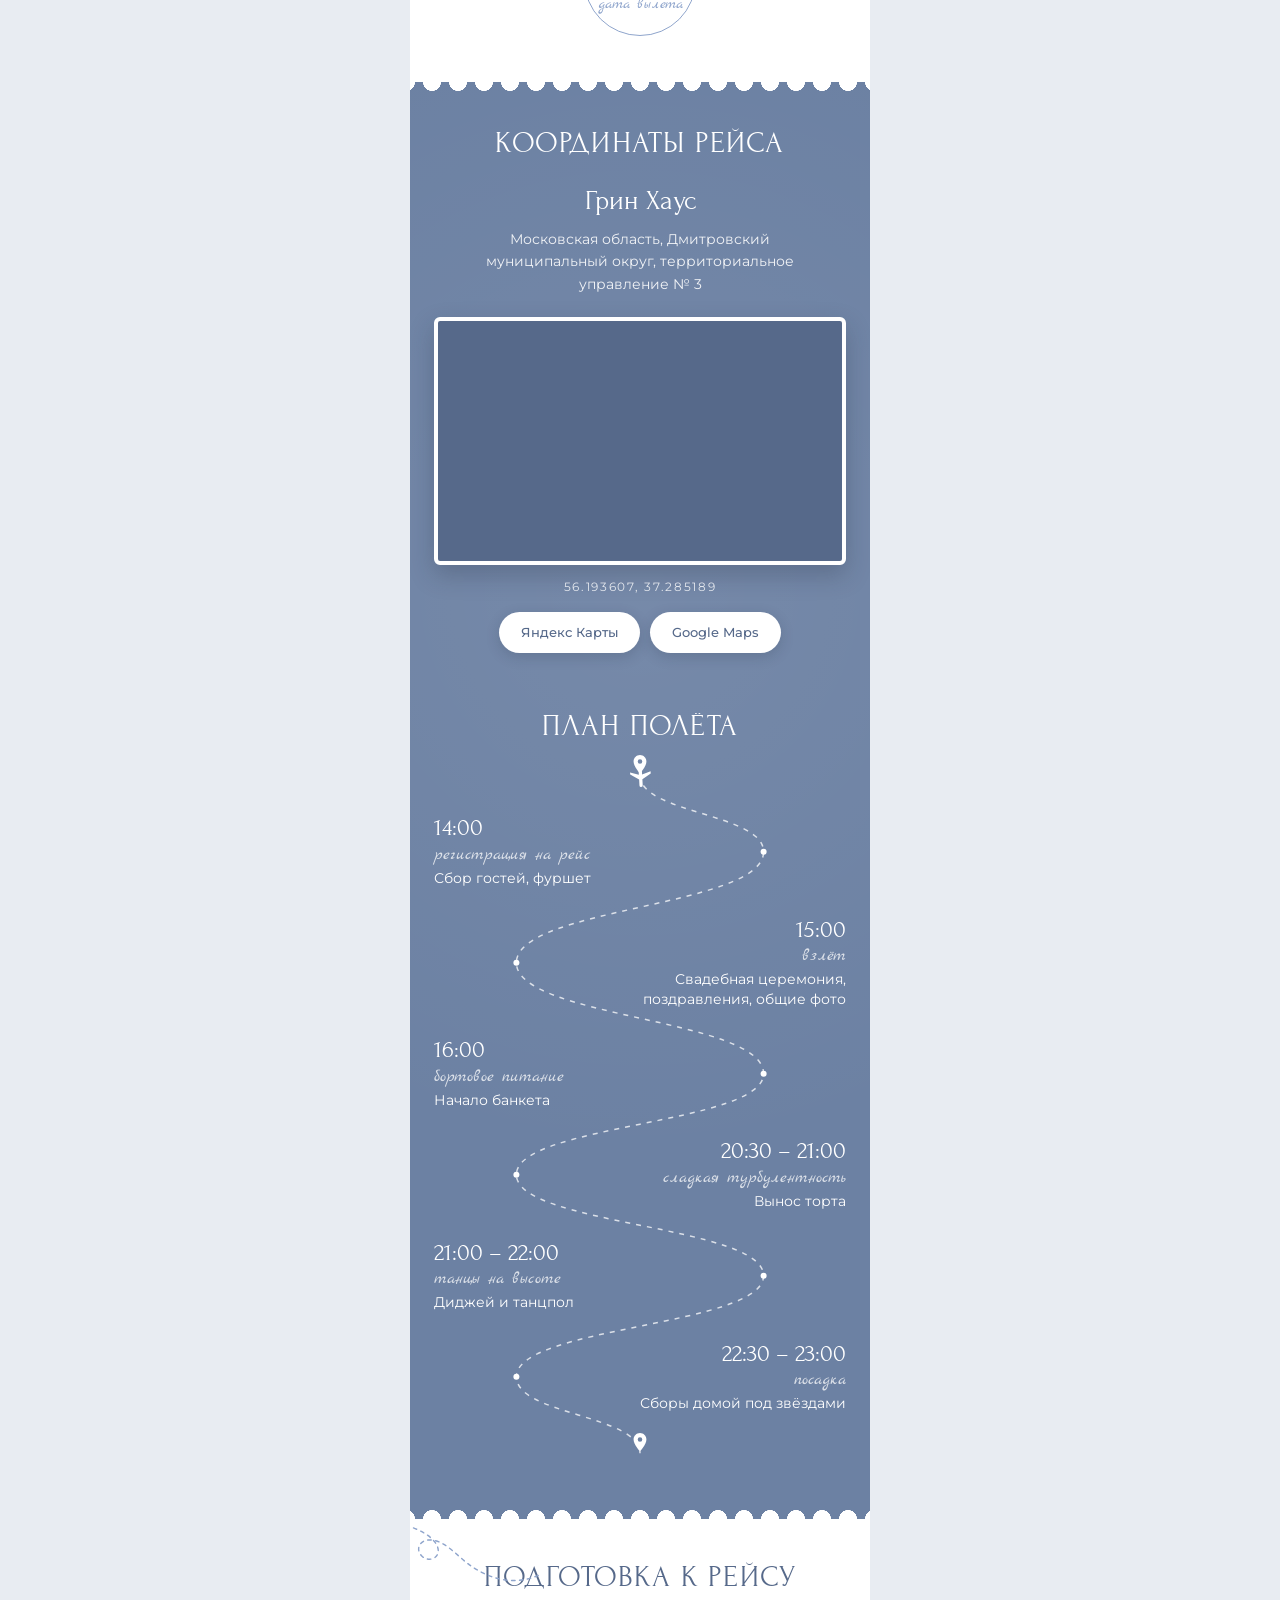
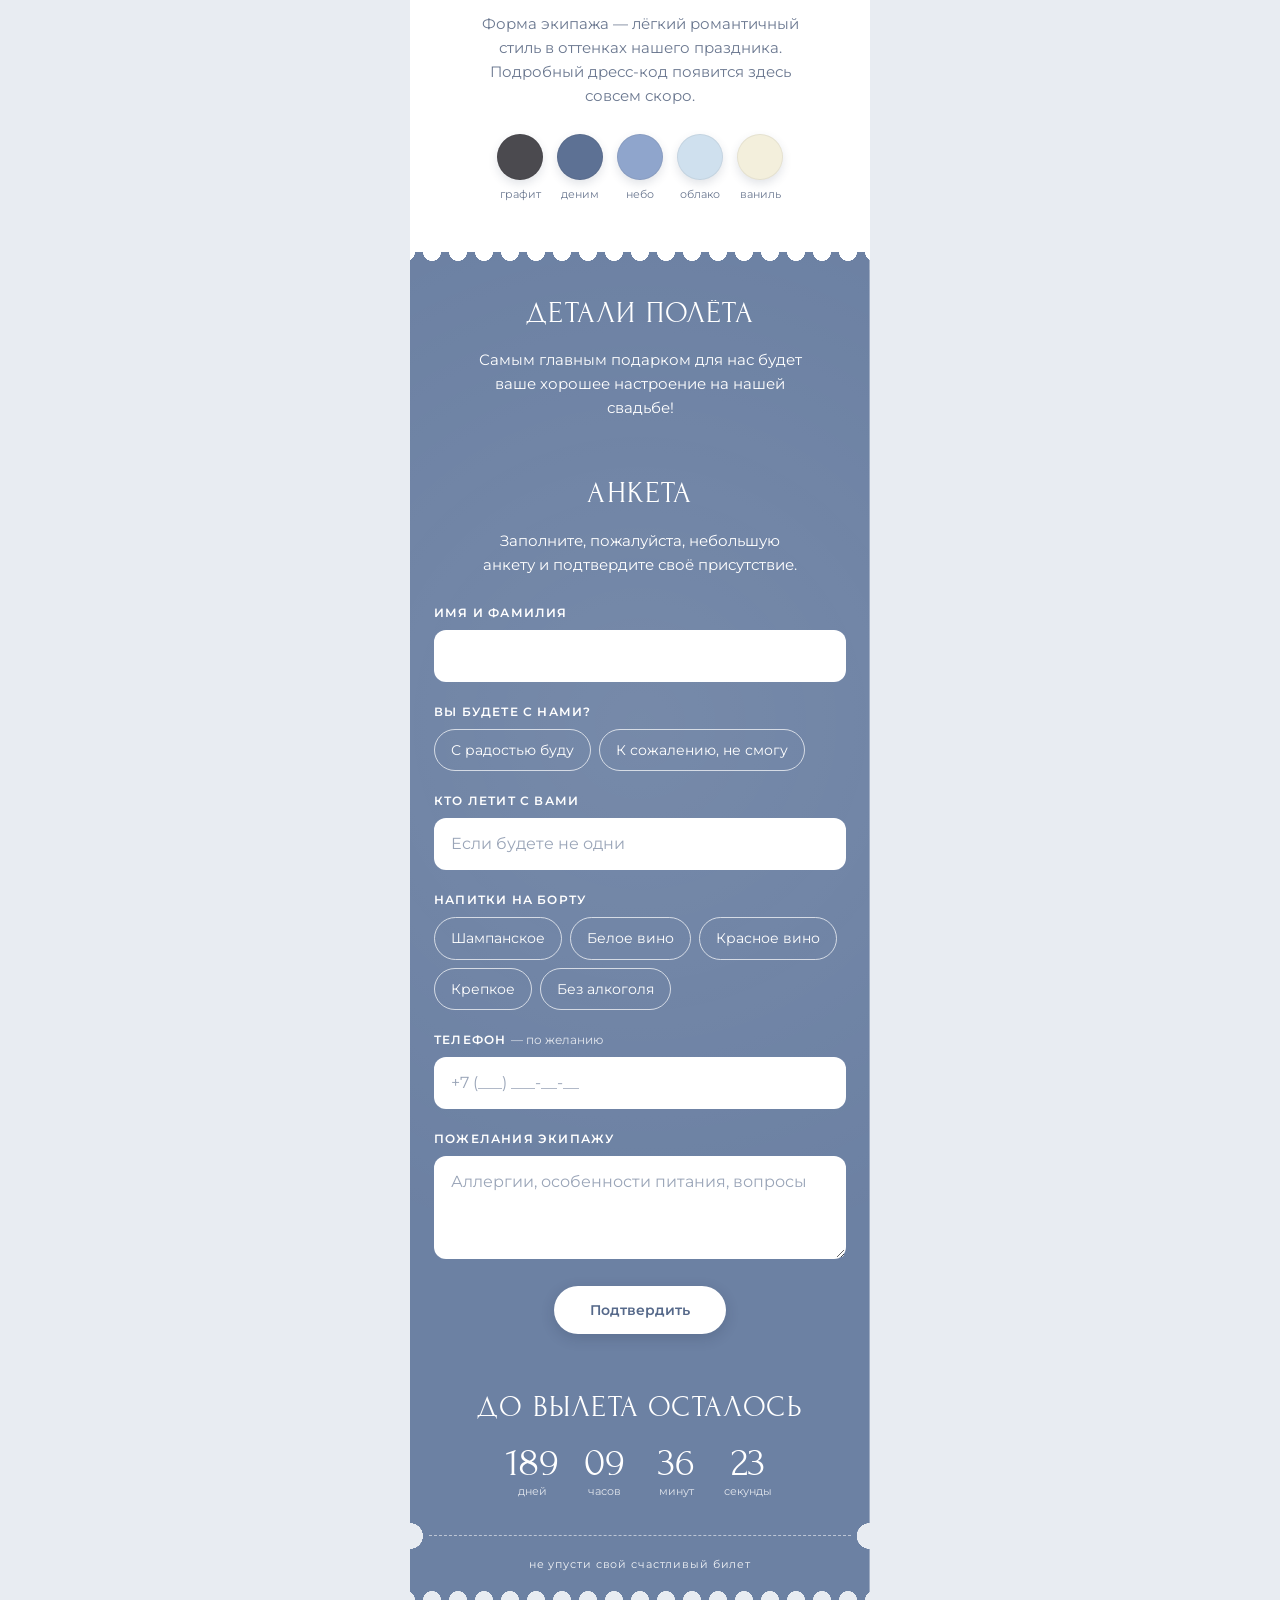
==== commit 3deb80bb: "Update flight plan timings and drop gift envelope note Co-Authored-By: Claude Opus 5.5 <noreply@anth" ====
--- a/index.html
+++ b/index.html
@@ -169,16 +169,6 @@
                     </svg>
                     <ol class="plan__list">
                         <li class="plan__item reveal">
-                            <time>12:00</time>
-                            <span class="plan__tag">прибытие экипажа</span>
-                            <span class="plan__text">Молодожёны приезжают на площадку</span>
-                        </li>
-                        <li class="plan__item reveal">
-                            <time>12:00 – 14:00</time>
-                            <span class="plan__tag">предполётная фотосессия</span>
-                            <span class="plan__text">Фотосессия на локации и первая встреча жениха и невесты на пирсе</span>
-                        </li>
-                        <li class="plan__item reveal">
                             <time>14:00</time>
                             <span class="plan__tag">регистрация на рейс</span>
                             <span class="plan__text">Сбор гостей, фуршет</span>
@@ -186,7 +176,7 @@
                         <li class="plan__item reveal">
                             <time>15:00</time>
                             <span class="plan__tag">взлёт</span>
-                            <span class="plan__text">Свадебная церемония, поздравления, общие фото и пирамида шампанского</span>
+                            <span class="plan__text">Свадебная церемония, поздравления, общие фото</span>
                         </li>
                         <li class="plan__item reveal">
                             <time>16:00</time>
@@ -196,7 +186,7 @@
                         <li class="plan__item reveal">
                             <time>20:30 – 21:00</time>
                             <span class="plan__tag">сладкая турбулентность</span>
-                            <span class="plan__text">Вынос торта, бенгальские огни, спецэффекты и ответное слово</span>
+                            <span class="plan__text">Вынос торта</span>
                         </li>
                         <li class="plan__item reveal">
                             <time>21:00 – 22:00</time>
@@ -236,7 +226,6 @@
                 <h2 class="section-title reveal" id="detailsTitle">Детали полёта</h2>
                 <div class="details reveal">
                     <p>Самым главным подарком для нас будет ваше хорошее настроение на нашей свадьбе!</p>
-                    <p>А чтобы ваши руки были свободны для крепких объятий, будем рады подаркам в&nbsp;конвертах и вашему творческому подходу к поздравлениям.</p>
                 </div>
 
                 <h2 class="section-title section-title--spaced reveal" id="rsvp">Анкета</h2>
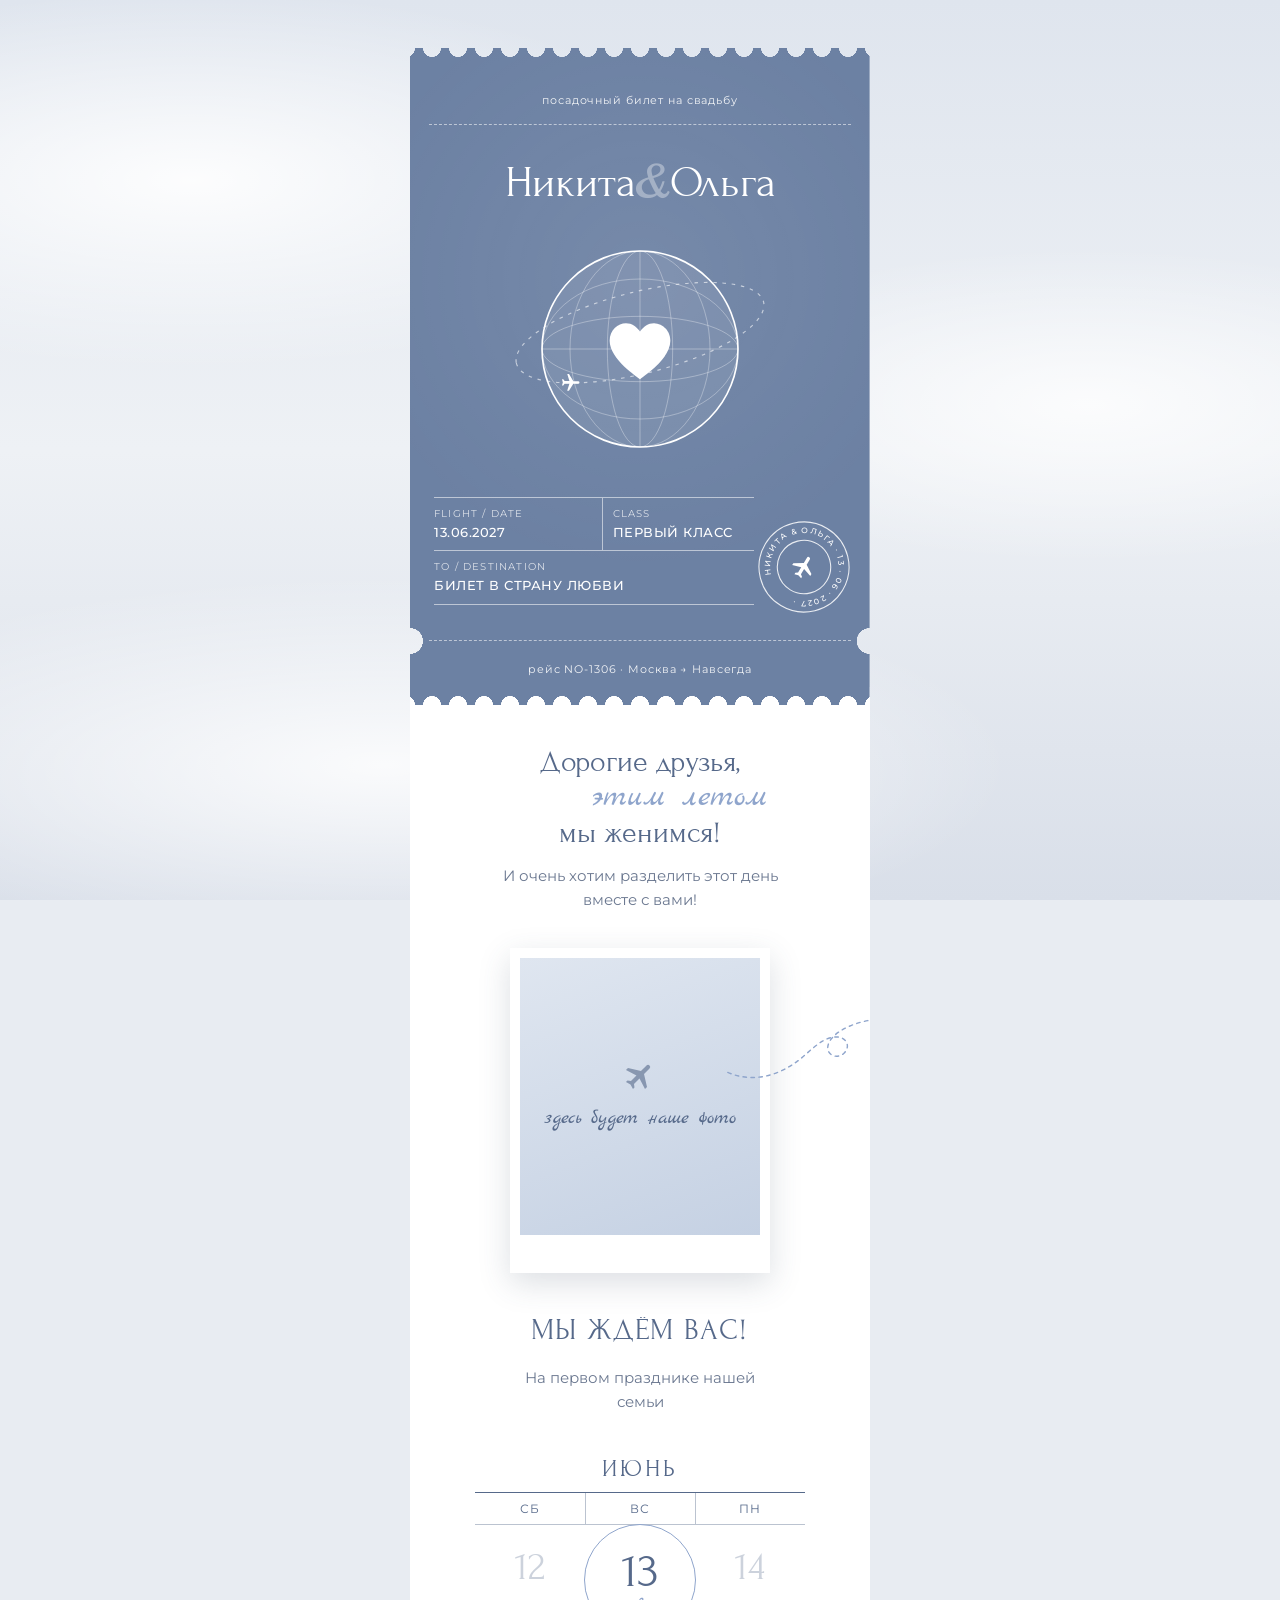
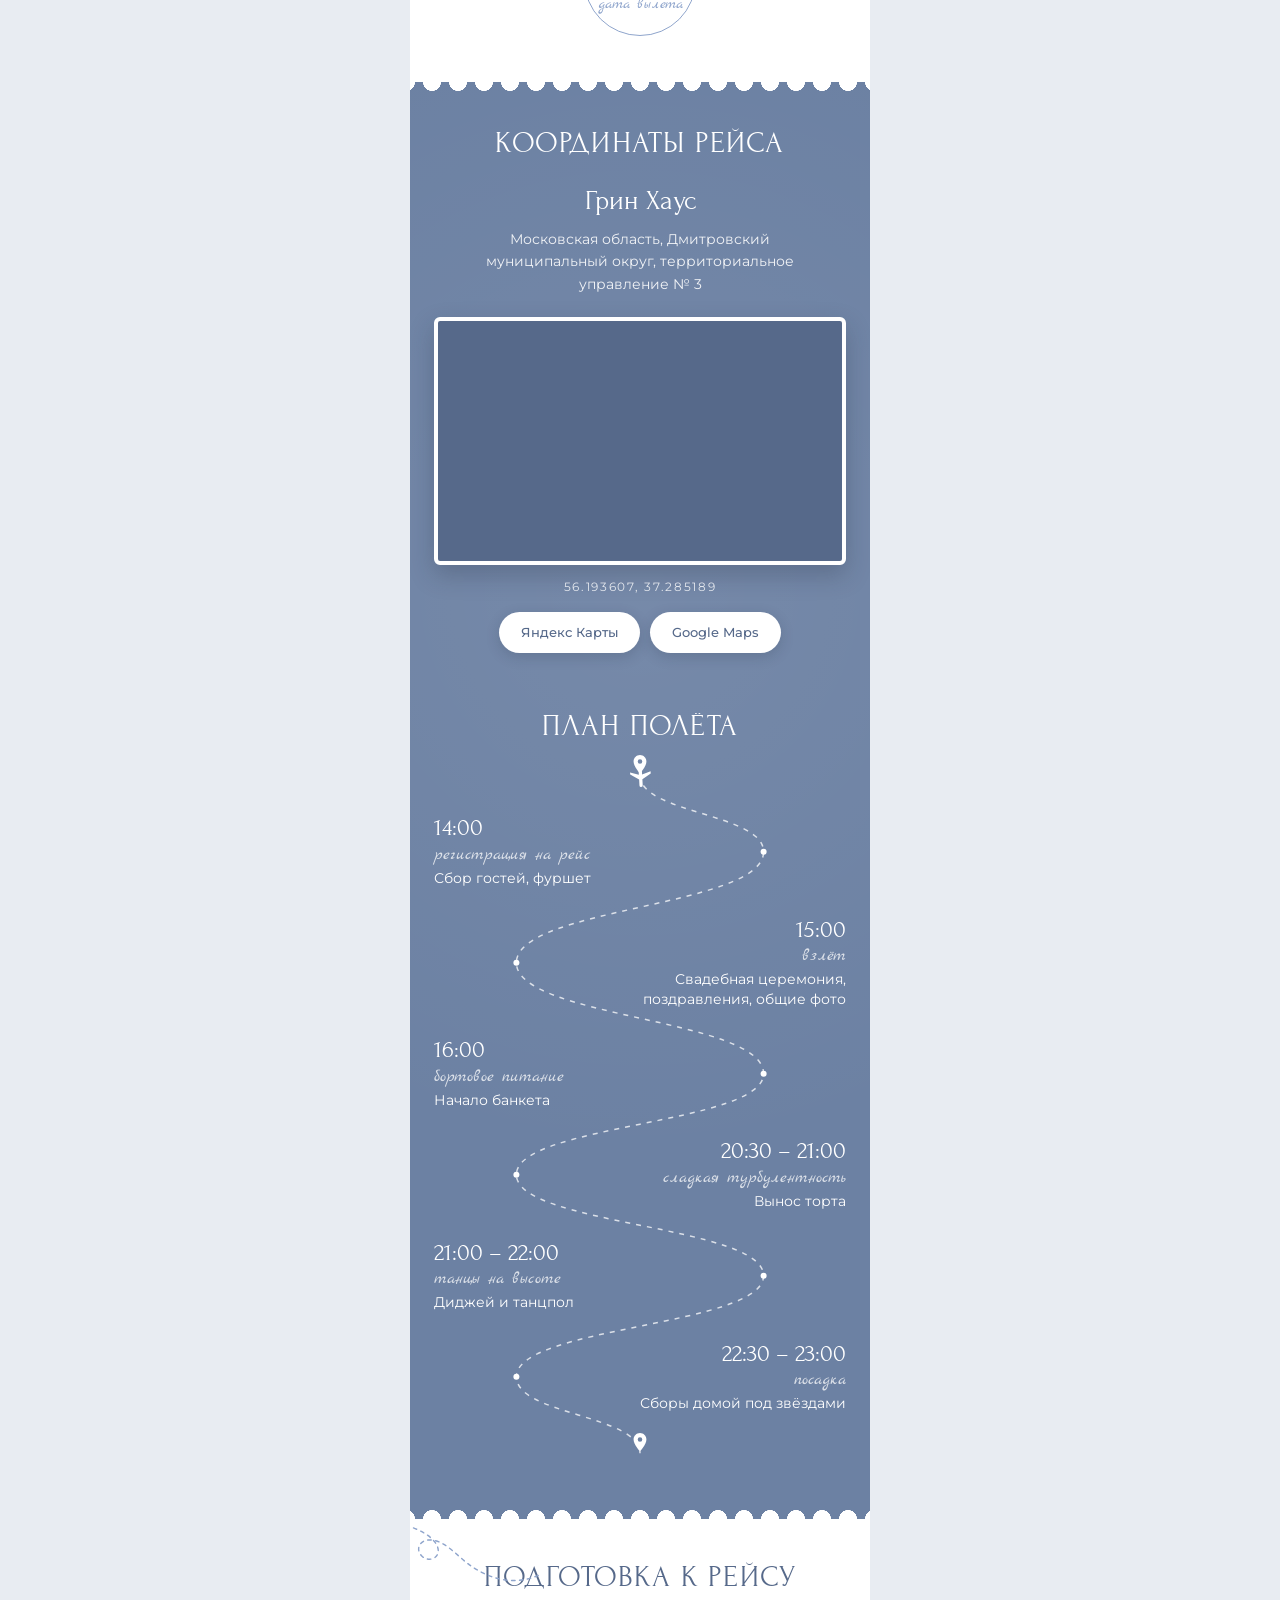
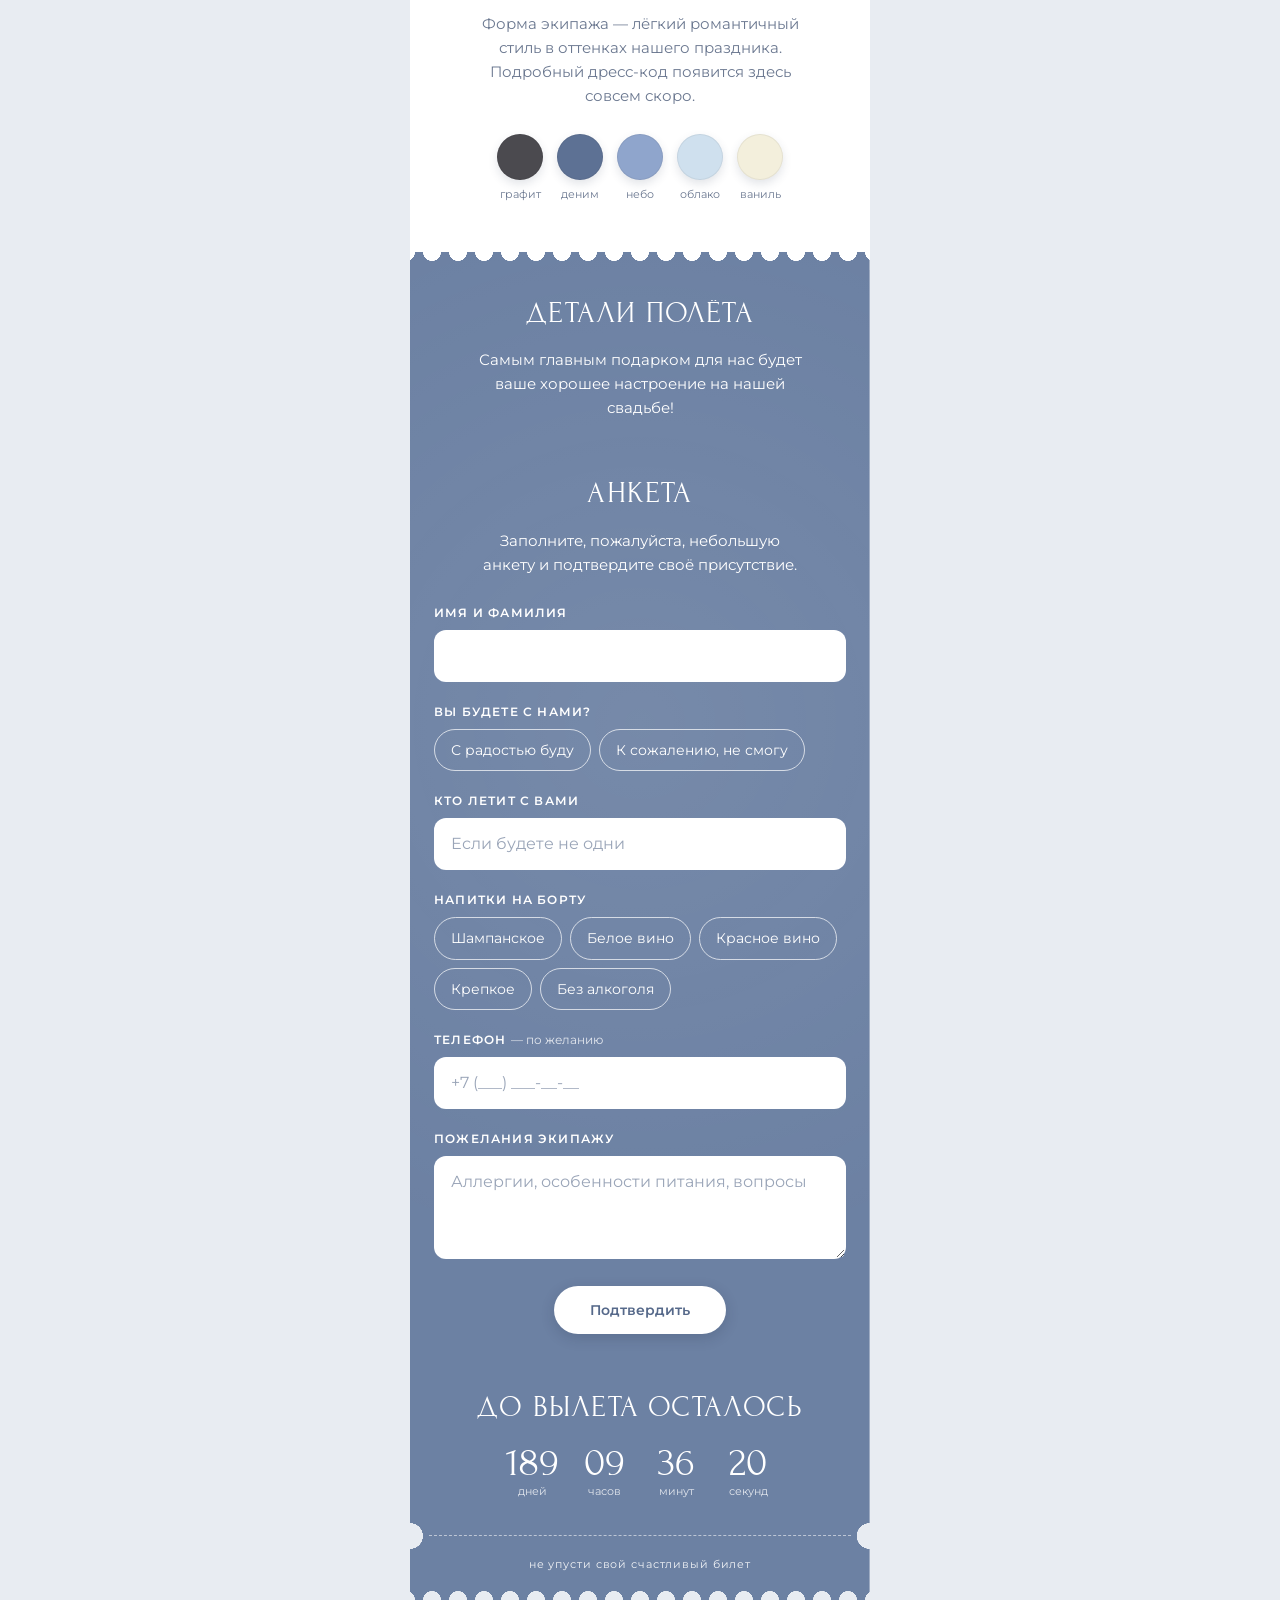
==== commit 7736bf30: "Point globe plane nose along its orbit Co-Authored-By: Claude Opus 5.5 <noreply@anthropic.com> Claud" ====
--- a/index.html
+++ b/index.html
@@ -62,11 +62,13 @@
                         </g>
                         <path class="globe__heart" d="M120 146c-2-2-26-17-26-33 0-9 7-15 14-15 5 0 9 3 12 7 3-4 7-7 12-7 7 0 14 6 14 15 0 16-24 31-26 33z"/>
                         <path id="orbit" d="M14 132a106 34 -14 1 0 212 -52a106 34 -14 1 0 -212 52" class="globe__orbit"/>
-                        <use href="#i-plane" width="18" height="18" x="-9" y="-9" class="globe__plane">
+                        <g class="globe__plane">
+                            <!-- Иконка смотрит носом вверх, а rotate="auto" направляет по движению ось X — поворачиваем на 90° -->
+                            <use href="#i-plane" width="18" height="18" x="-9" y="-9" transform="rotate(90)"/>
                             <animateMotion dur="16s" repeatCount="indefinite" rotate="auto">
                                 <mpath href="#orbit"/>
                             </animateMotion>
-                        </use>
+                        </g>
                     </svg>
                 </div>
 
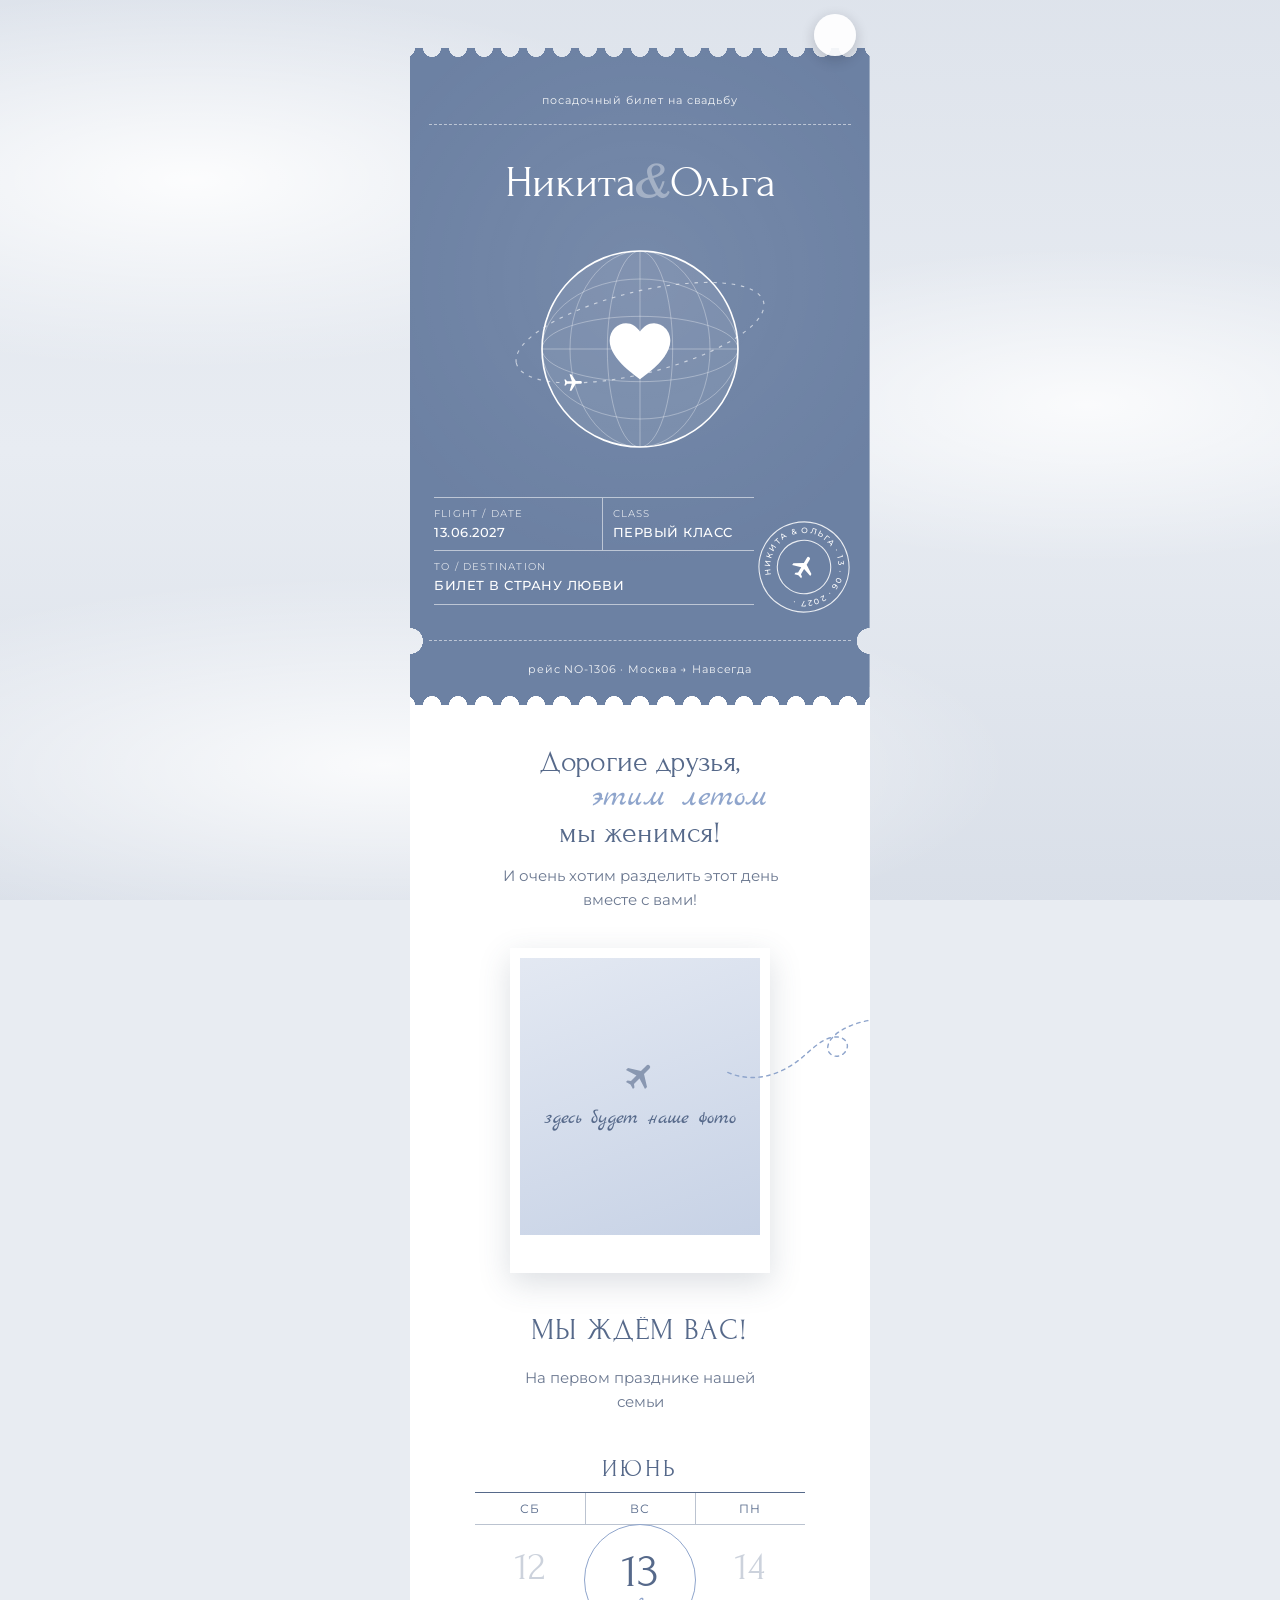
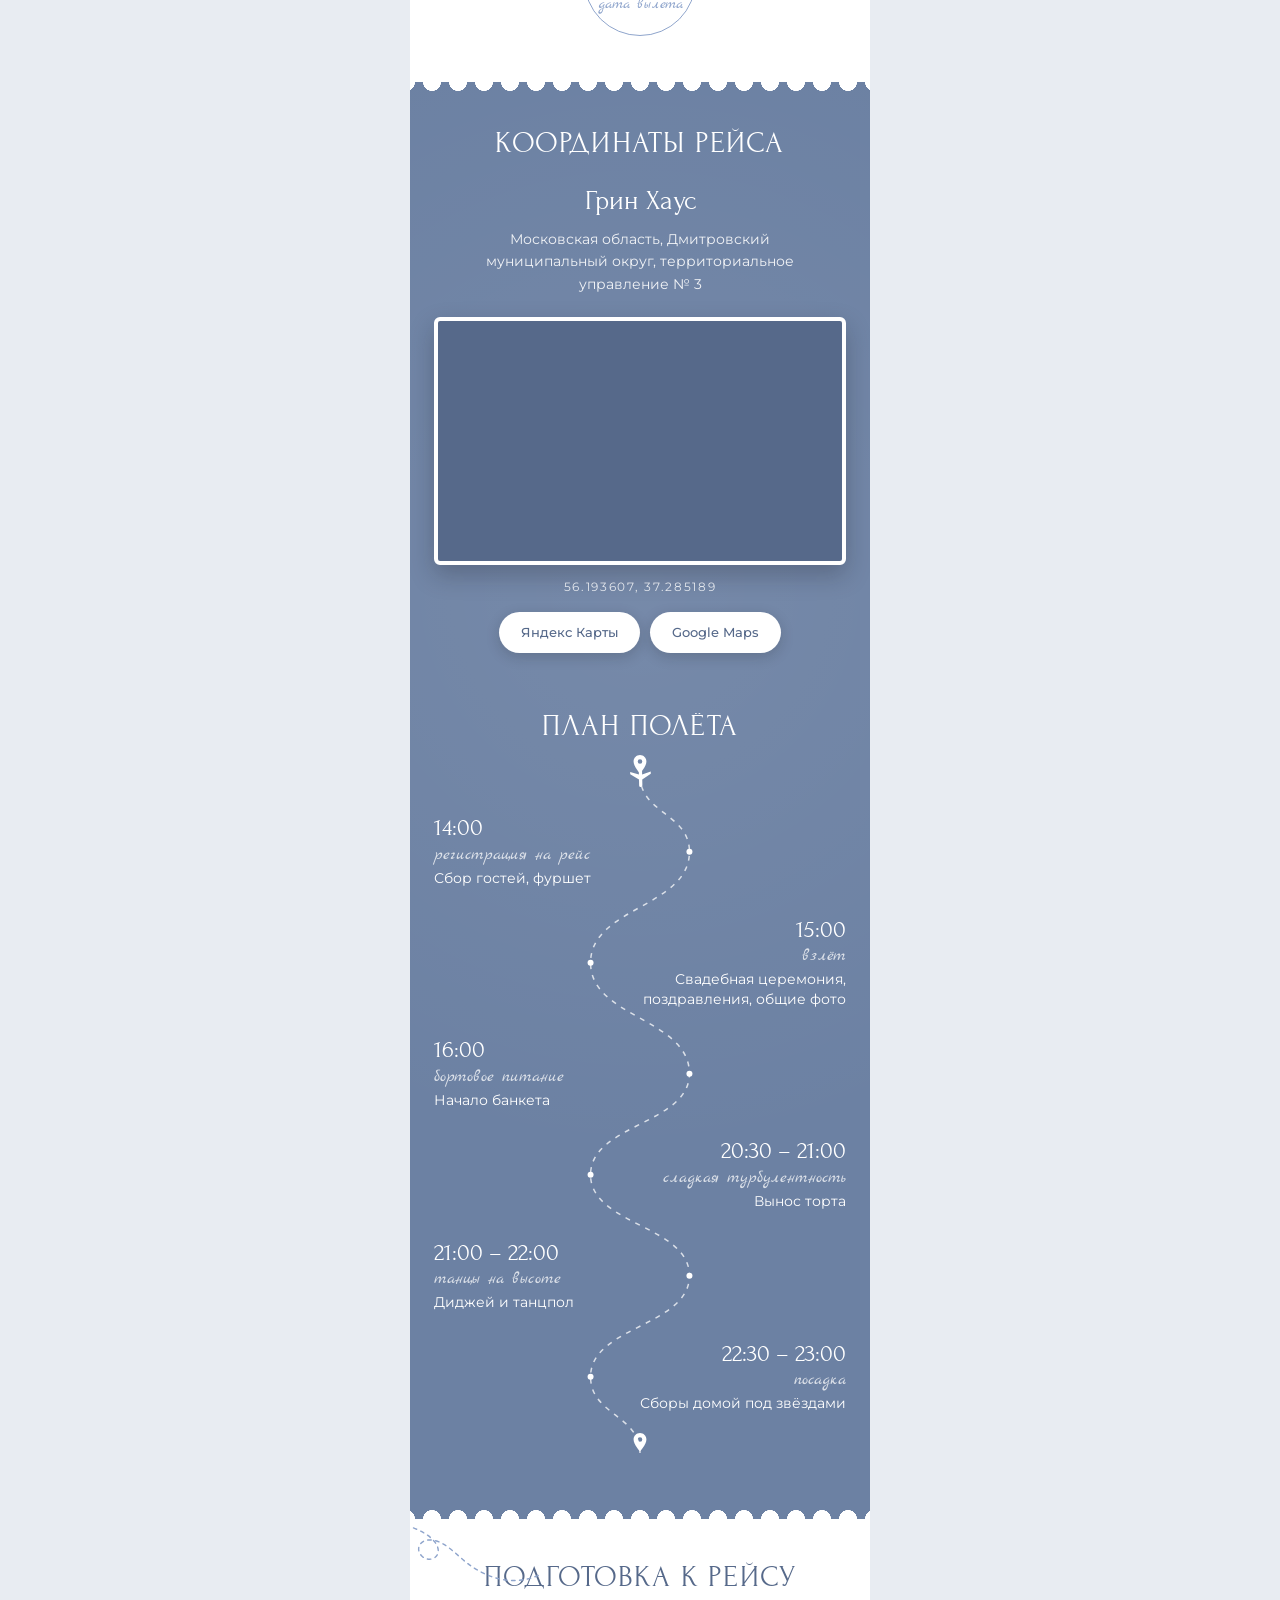
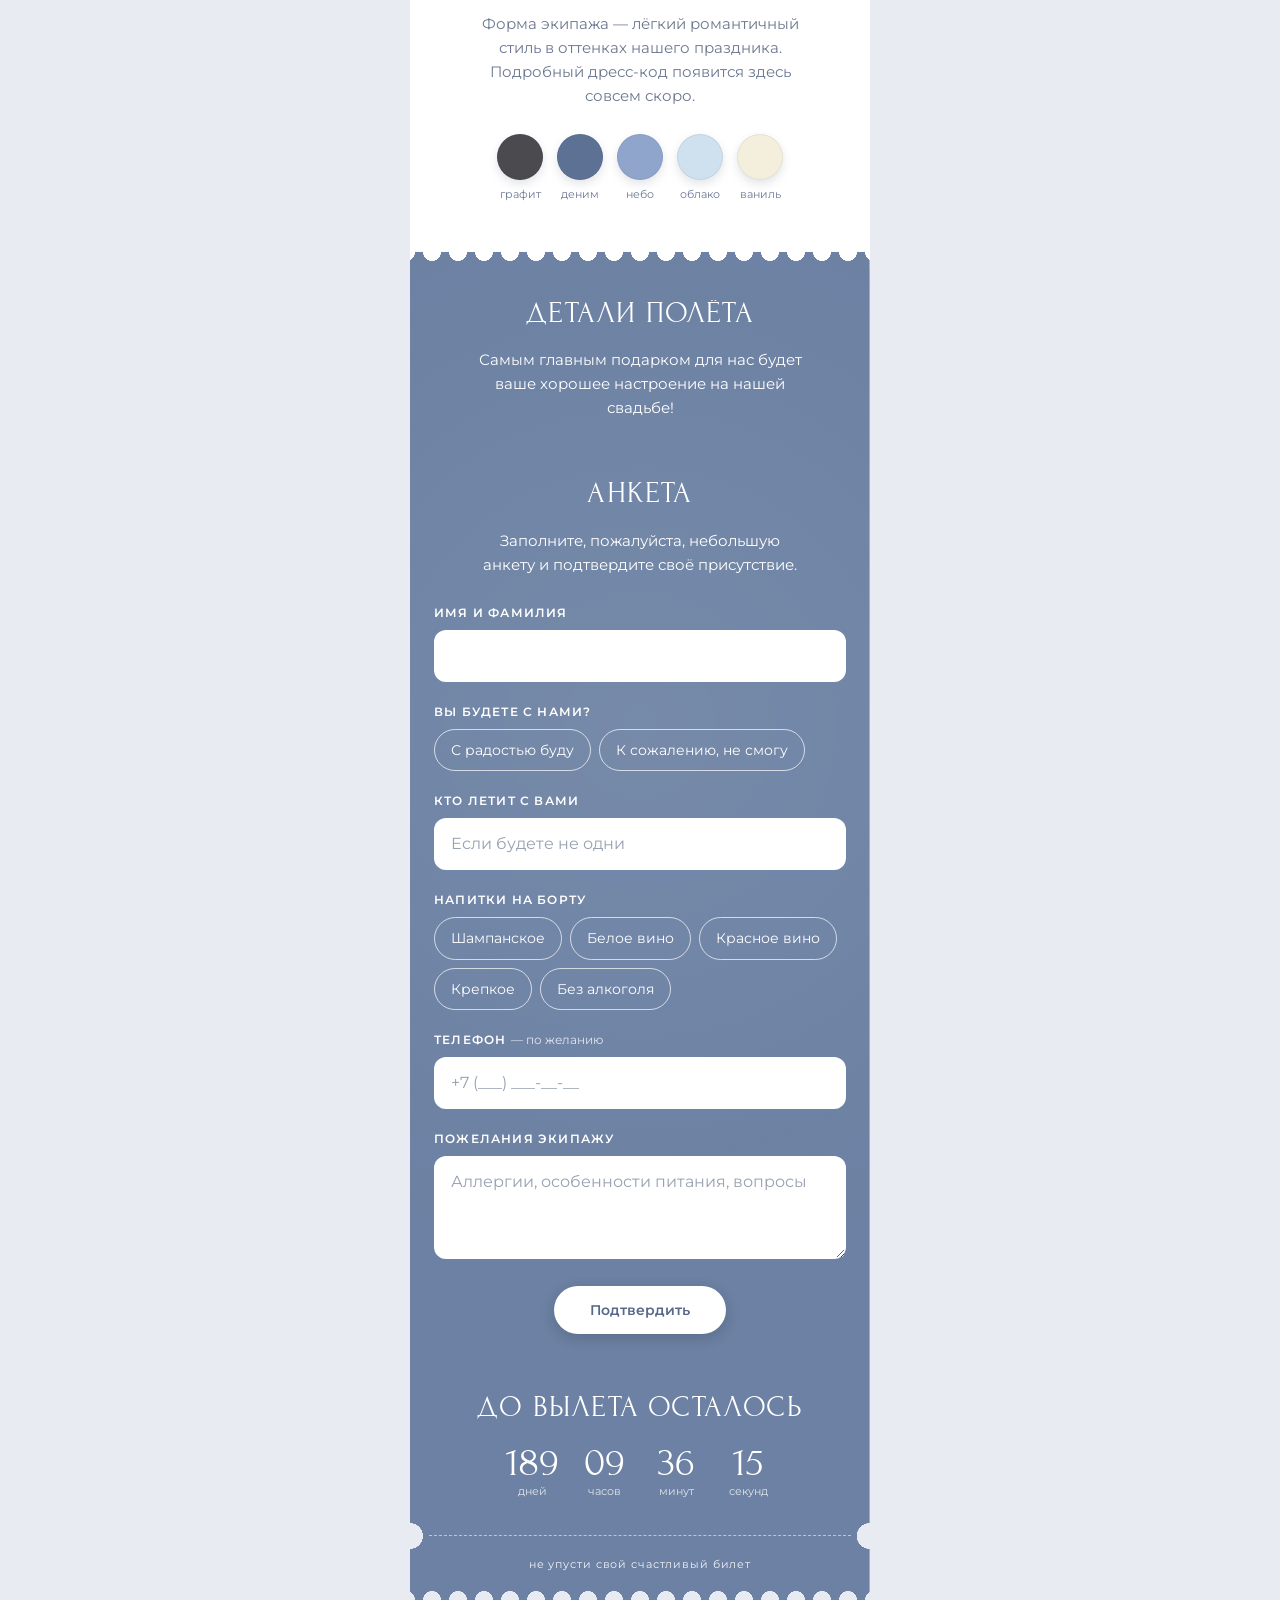
==== commit 6a37c9ac: "Add color theme switcher for trying site palettes A hamburger button opens a menu with five themes (" ====
--- a/index.html
+++ b/index.html
@@ -15,6 +15,7 @@
     <link href="https://fonts.googleapis.com/css2?family=Forum&family=Marck+Script&family=Montserrat:wght@400;500;600&display=swap" rel="stylesheet">
     <link rel="stylesheet" href="css/style.css">
     <script>document.documentElement.classList.add('js');</script>
+    <script src="js/themes.js"></script>
 </head>
 <body>
     <svg width="0" height="0" class="sprite" aria-hidden="true">
@@ -30,6 +31,16 @@
     </svg>
 
     <div class="sky" aria-hidden="true"></div>
+
+    <nav class="theme-switch" aria-label="Цветовая тема">
+        <button class="theme-switch__toggle" type="button" id="themeToggle" aria-expanded="false" aria-controls="themePanel" aria-label="Выбрать цвета оформления">
+            <span></span><span></span><span></span>
+        </button>
+        <div class="theme-switch__panel" id="themePanel" hidden>
+            <p class="theme-switch__title">Цвета оформления</p>
+            <div id="themeOptions"></div>
+        </div>
+    </nav>
 
     <main class="page">
 
@@ -213,7 +224,7 @@
                 Форма экипажа — лёгкий романтичный стиль в&nbsp;оттенках нашего праздника.
                 Подробный дресс-код появится здесь совсем скоро.
             </p>
-            <ul class="palette reveal" aria-label="Палитра праздника">
+            <ul class="palette reveal" id="palette" aria-label="Палитра праздника">
                 <li><span class="palette__swatch" style="--c:#4b4a4f"></span><span>графит</span></li>
                 <li><span class="palette__swatch" style="--c:#5d7194"></span><span>деним</span></li>
                 <li><span class="palette__swatch" style="--c:#8fa5cc"></span><span>небо</span></li>
--- a/css/style.css
+++ b/css/style.css
@@ -66,7 +66,7 @@
         radial-gradient(ellipse 60% 30% at 15% 20%, rgba(255, 255, 255, 0.9), transparent 70%),
         radial-gradient(ellipse 50% 25% at 85% 45%, rgba(255, 255, 255, 0.8), transparent 70%),
         radial-gradient(ellipse 70% 30% at 30% 85%, rgba(255, 255, 255, 0.85), transparent 70%),
-        linear-gradient(180deg, #dfe5ee 0%, #eef1f5 50%, #d9dfe9 100%);
+        linear-gradient(180deg, color-mix(in srgb, var(--cloud), var(--sky) 8%) 0%, var(--cloud) 50%, color-mix(in srgb, var(--cloud), var(--sky) 12%) 100%);
 }
 
 .page {
@@ -298,7 +298,7 @@
     margin: 36px auto 40px;
     padding: 10px 10px 38px;
     background: #fff;
-    box-shadow: 0 10px 30px rgba(61, 75, 102, 0.18);
+    box-shadow: 0 10px 30px color-mix(in srgb, var(--ink) 18%, transparent);
     transform: rotate(-2deg);
 }
 
@@ -317,7 +317,7 @@
     align-items: center;
     justify-content: center;
     gap: 10px;
-    background: linear-gradient(160deg, #dfe6f0, #c5d1e3);
+    background: linear-gradient(160deg, color-mix(in srgb, var(--sky-soft) 25%, #fff), color-mix(in srgb, var(--sky-soft) 50%, #fff));
     color: var(--sky-deep);
     font-family: var(--font-script);
     font-size: 20px;
@@ -367,17 +367,17 @@
     font-size: 12px;
     letter-spacing: 0.12em;
     text-transform: uppercase;
-    border-bottom: 1px solid rgba(86, 105, 138, 0.4);
-}
-
-.calendar__dow + .calendar__dow { border-left: 1px solid rgba(86, 105, 138, 0.4); }
+    border-bottom: 1px solid color-mix(in srgb, var(--sky-deep) 40%, transparent);
+}
+
+.calendar__dow + .calendar__dow { border-left: 1px solid color-mix(in srgb, var(--sky-deep) 40%, transparent); }
 
 .calendar__day {
     padding: 22px 0;
     font-family: var(--font-display);
     font-size: 40px;
     line-height: 1;
-    color: rgba(86, 105, 138, 0.3);
+    color: color-mix(in srgb, var(--sky-deep) 30%, transparent);
 }
 
 .calendar__day--main {
@@ -424,7 +424,7 @@
     overflow: hidden;
     border-radius: 6px;
     border: 4px solid #fff;
-    box-shadow: 0 10px 24px rgba(30, 40, 60, 0.25);
+    box-shadow: 0 10px 24px rgba(20, 20, 30, 0.25);
     background: var(--sky-deep);
 }
 
@@ -459,11 +459,11 @@
     font-weight: 500;
     text-decoration: none;
     cursor: pointer;
-    box-shadow: 0 4px 14px rgba(30, 40, 60, 0.18);
+    box-shadow: 0 4px 14px rgba(20, 20, 30, 0.18);
     transition: transform 0.2s ease, box-shadow 0.2s ease;
 }
 
-.btn:hover { transform: translateY(-1px); box-shadow: 0 8px 20px rgba(30, 40, 60, 0.24); }
+.btn:hover { transform: translateY(-1px); box-shadow: 0 8px 20px rgba(20, 20, 30, 0.24); }
 .btn:active { transform: translateY(0); }
 .btn:focus-visible { outline: 2px solid #fff; outline-offset: 3px; }
 
@@ -506,7 +506,7 @@
 }
 
 .plan__item {
-    width: 56%;
+    width: 55%;
     padding: 14px 0;
     text-align: left;
 }
@@ -613,7 +613,7 @@
 }
 
 textarea.field__input { resize: vertical; min-height: 88px; }
-.field__input::placeholder { color: #9aa5b8; }
+.field__input::placeholder { color: color-mix(in srgb, var(--ink-soft) 70%, #fff); }
 .field__input:focus { box-shadow: 0 0 0 3px rgba(255, 255, 255, 0.45); }
 .field__input[aria-invalid="true"] { border-color: #e2a0a0; box-shadow: 0 0 0 3px rgba(226, 160, 160, 0.4); }
 
@@ -687,7 +687,7 @@
     background: #fff;
     color: var(--ink);
     text-align: left;
-    box-shadow: 0 10px 24px rgba(30, 40, 60, 0.2);
+    box-shadow: 0 10px 24px rgba(20, 20, 30, 0.2);
 }
 
 .mini-pass > div:first-child { grid-column: 1 / -1; }
@@ -741,6 +741,93 @@
     font-size: 28px;
 }
 
+/* Переключатель цветовых тем */
+.theme-switch {
+    position: fixed;
+    top: 14px;
+    right: max(14px, calc(50% - 230px + 14px));
+    z-index: 50;
+}
+
+.theme-switch__toggle {
+    display: flex;
+    flex-direction: column;
+    justify-content: center;
+    gap: 4px;
+    width: 42px;
+    height: 42px;
+    padding: 0 12px;
+    border: 0;
+    border-radius: 50%;
+    background: rgba(255, 255, 255, 0.92);
+    box-shadow: 0 4px 14px rgba(20, 20, 30, 0.2);
+    cursor: pointer;
+}
+
+.theme-switch__toggle span {
+    display: block;
+    height: 2px;
+    border-radius: 1px;
+    background: var(--sky-deep);
+    transition: transform 0.25s ease, opacity 0.25s ease;
+}
+
+.theme-switch__toggle[aria-expanded="true"] span:nth-child(1) { transform: translateY(6px) rotate(45deg); }
+.theme-switch__toggle[aria-expanded="true"] span:nth-child(2) { opacity: 0; }
+.theme-switch__toggle[aria-expanded="true"] span:nth-child(3) { transform: translateY(-6px) rotate(-45deg); }
+.theme-switch__toggle:focus-visible { outline: 2px solid var(--sky-deep); outline-offset: 3px; }
+
+.theme-switch__panel {
+    position: absolute;
+    top: 52px;
+    right: 0;
+    width: 250px;
+    padding: 14px;
+    border-radius: 16px;
+    background: #fff;
+    color: var(--ink);
+    box-shadow: 0 14px 40px rgba(20, 20, 30, 0.25);
+}
+
+.theme-switch__title {
+    margin-bottom: 8px;
+    font-size: 11px;
+    font-weight: 600;
+    letter-spacing: 0.12em;
+    text-transform: uppercase;
+    color: var(--ink-soft);
+}
+
+.theme-switch__option {
+    display: flex;
+    align-items: center;
+    gap: 10px;
+    width: 100%;
+    padding: 8px;
+    border: 1.5px solid transparent;
+    border-radius: 10px;
+    background: none;
+    text-align: left;
+    font-size: 14px;
+    cursor: pointer;
+}
+
+.theme-switch__option:hover { background: rgba(20, 20, 30, 0.04); }
+.theme-switch__option[aria-pressed="true"] { border-color: currentColor; }
+
+.theme-switch__dots { display: flex; flex-shrink: 0; }
+
+.theme-switch__dots i {
+    width: 16px;
+    height: 16px;
+    margin-right: -4px;
+    border-radius: 50%;
+    border: 1.5px solid #fff;
+    background: var(--c);
+}
+
+.theme-switch__name { margin-left: 6px; }
+
 /* Появление при прокрутке */
 .js .reveal {
     opacity: 0;
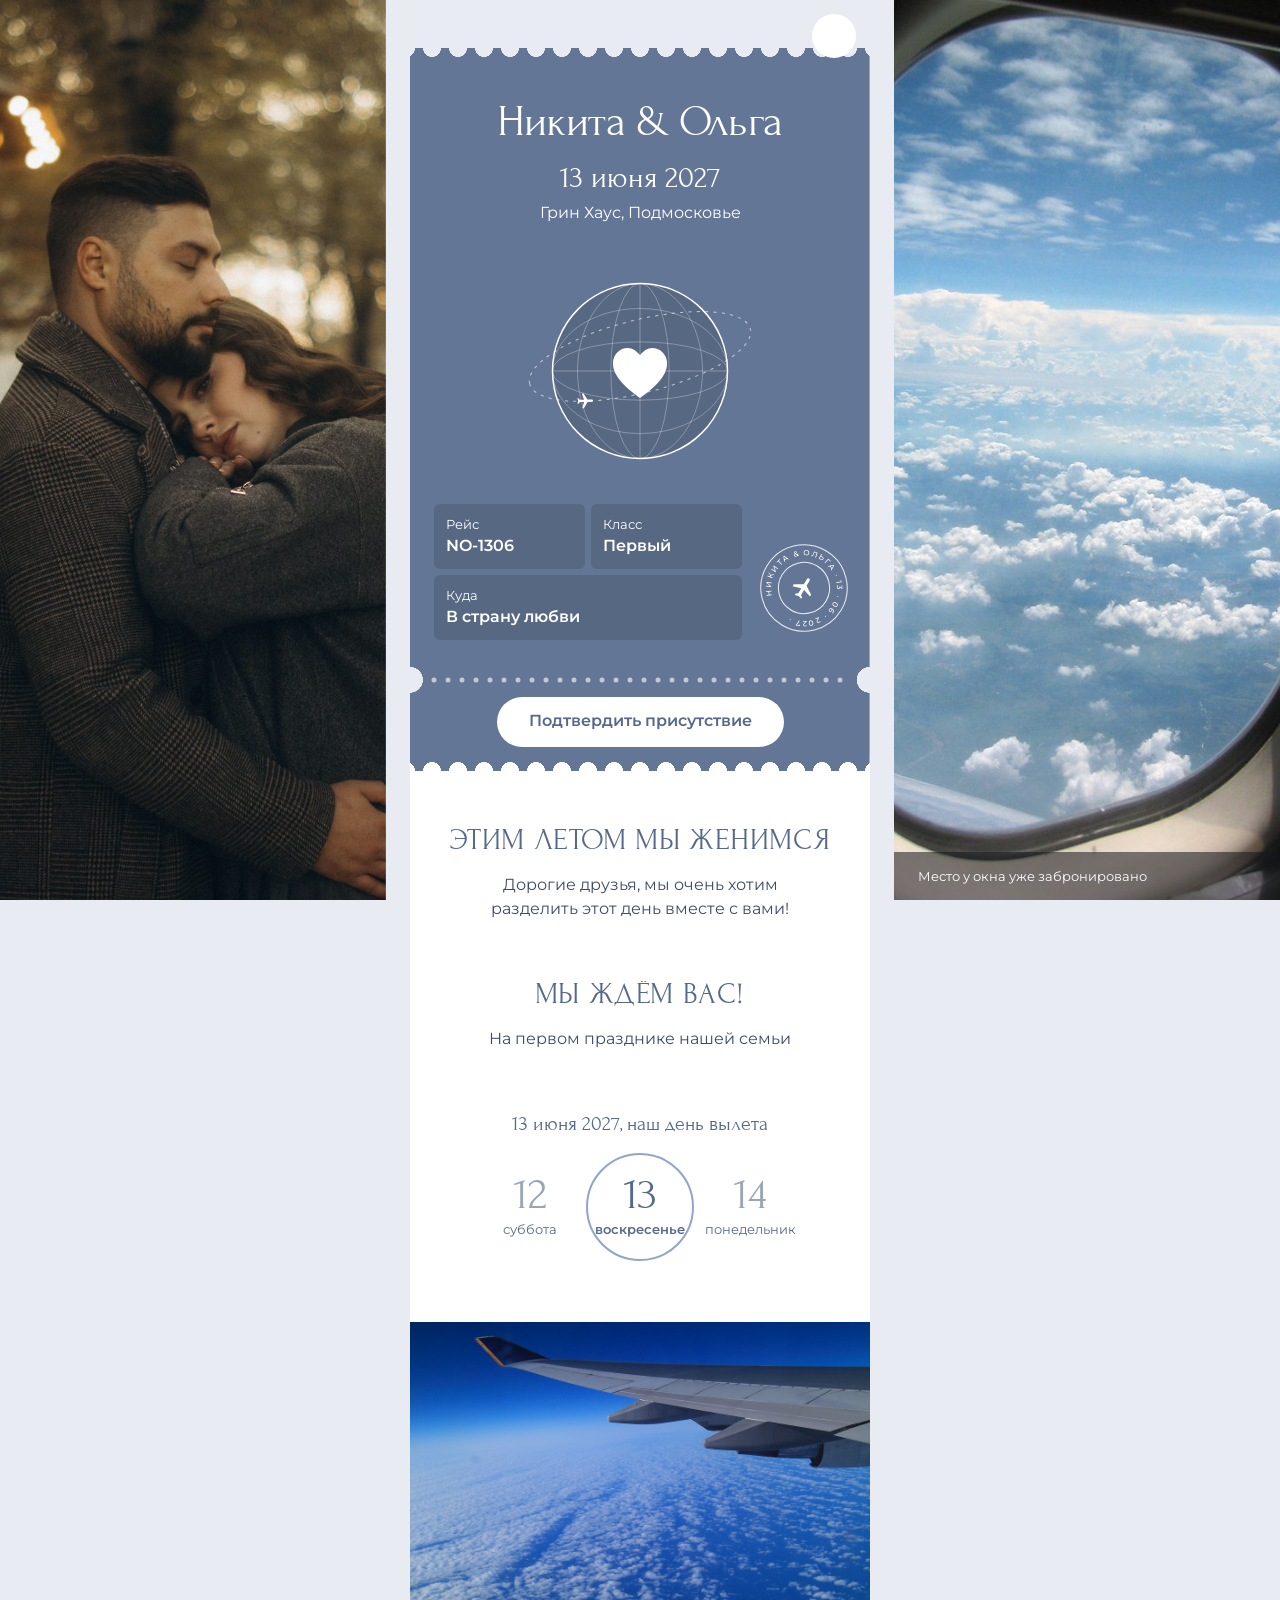
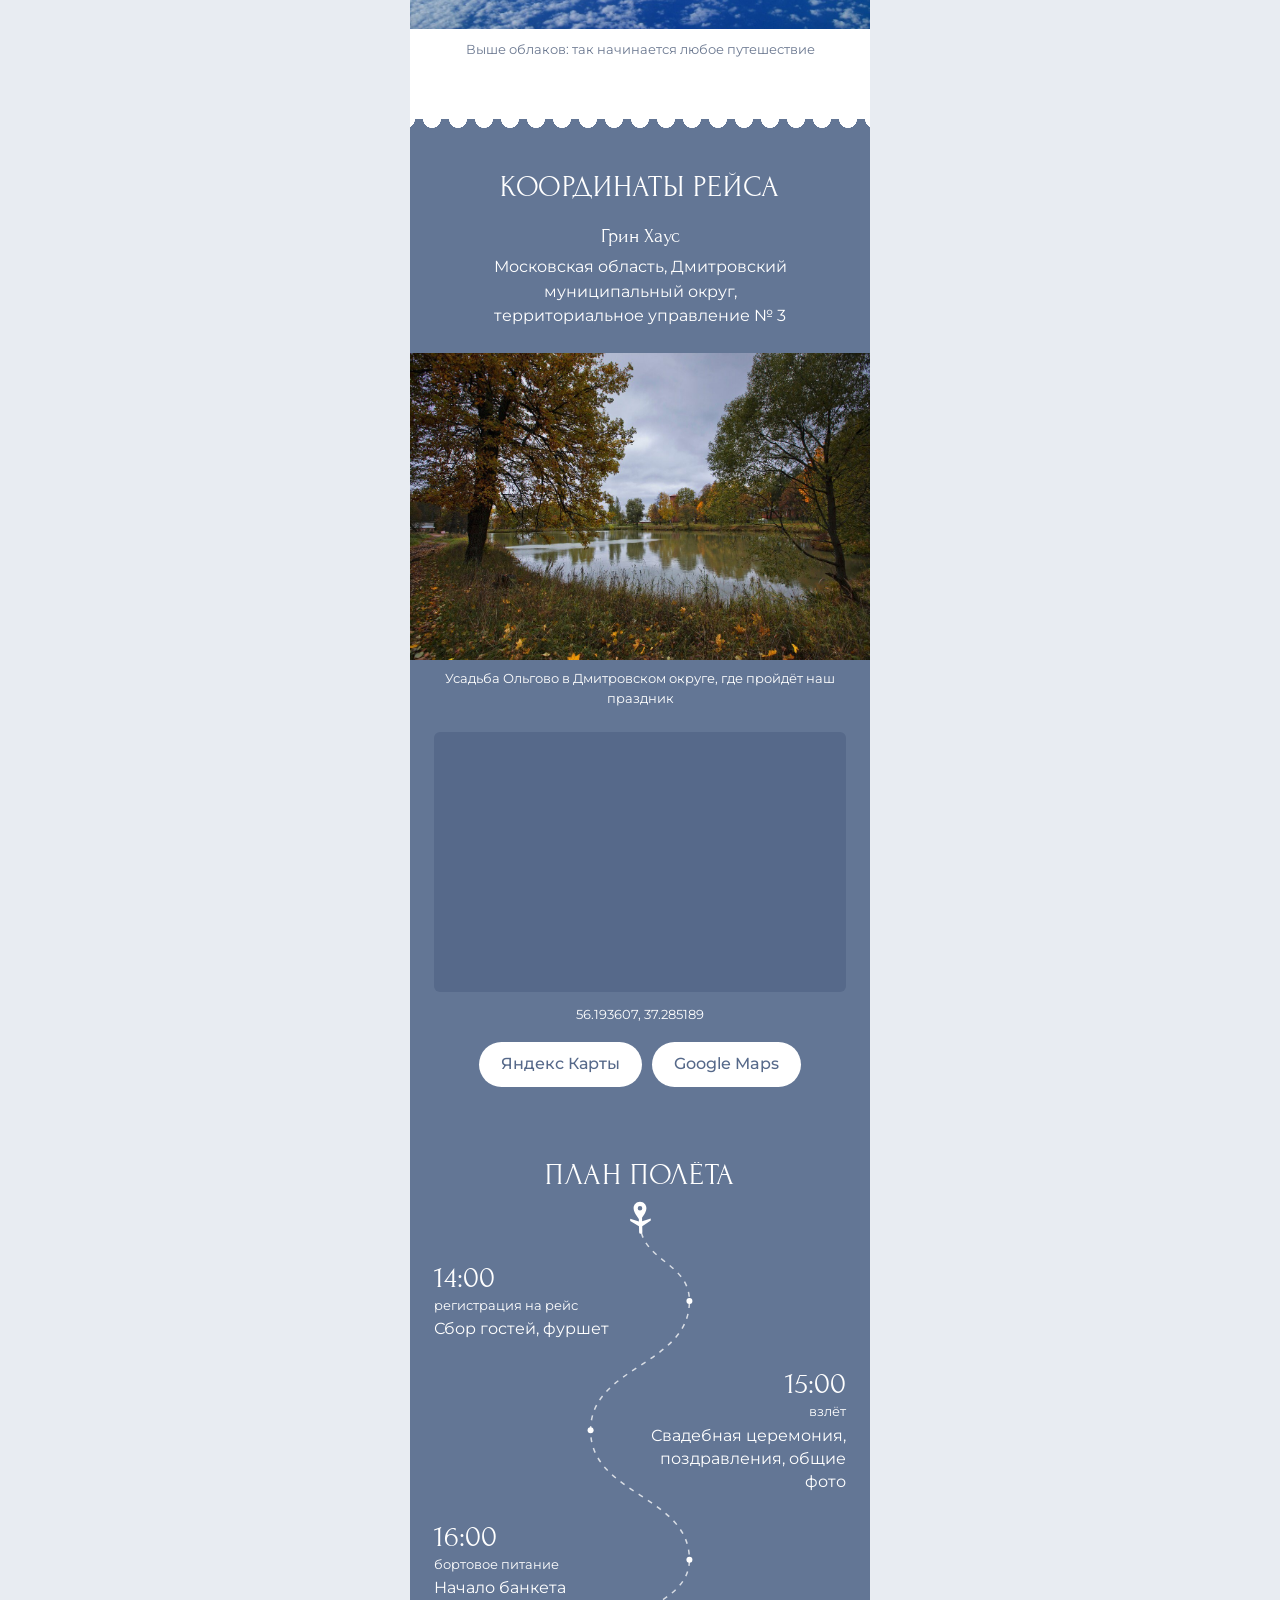
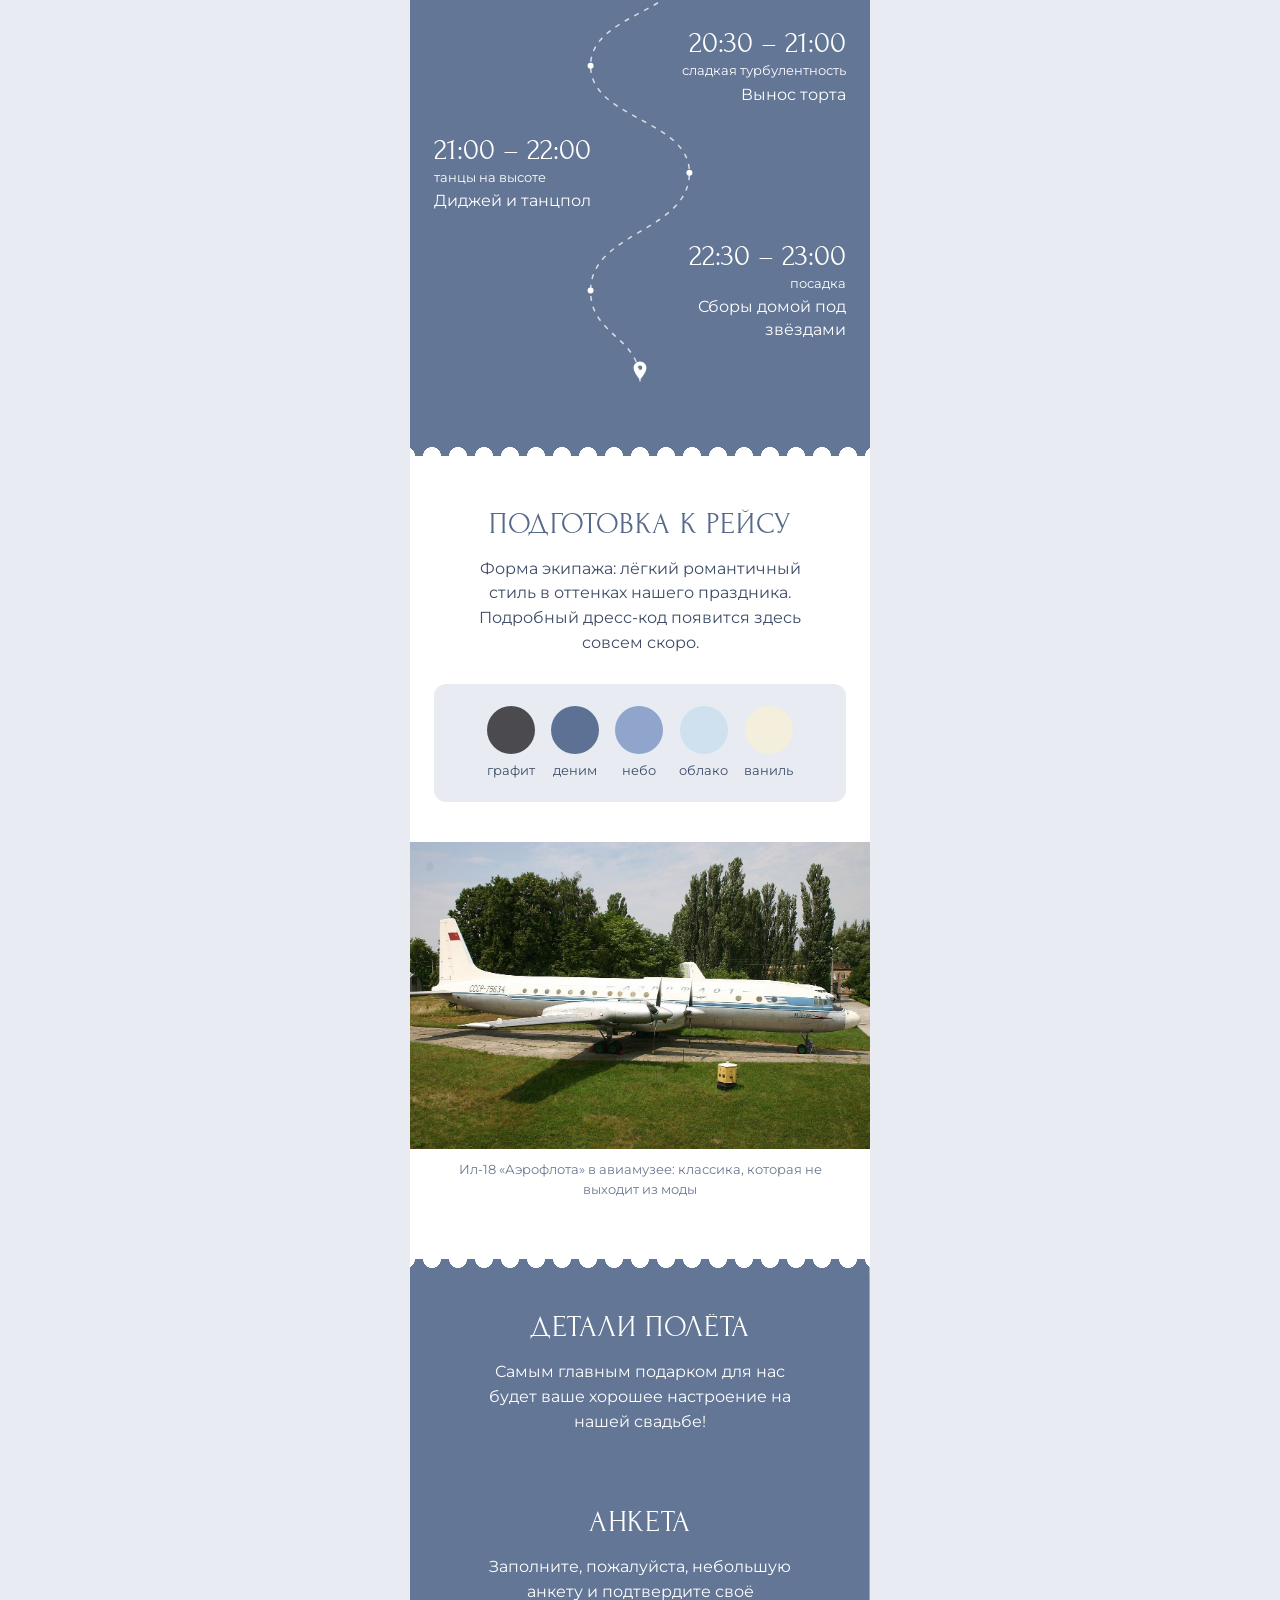
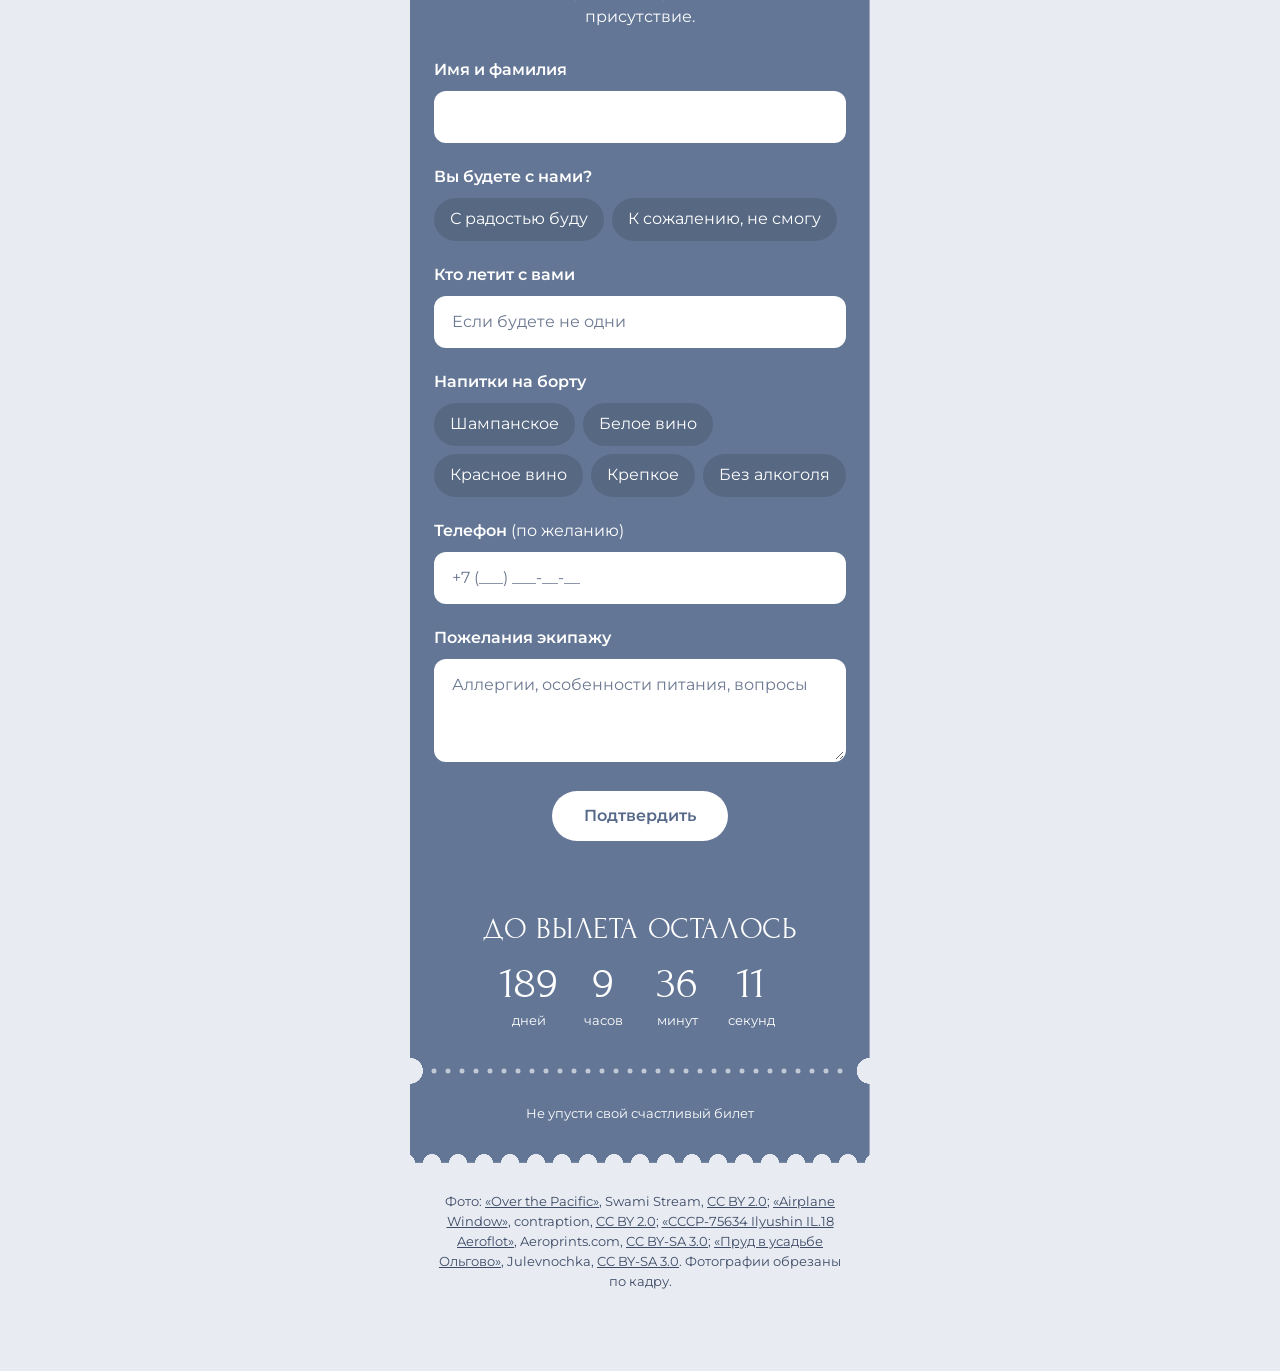
==== commit aba28442: "Rework design after taste review: readability, first screen, photos - First screen states the date a" ====
--- a/index.html
+++ b/index.html
@@ -3,16 +3,16 @@
 <head>
     <meta charset="UTF-8">
     <meta name="viewport" content="width=device-width, initial-scale=1, viewport-fit=cover">
-    <title>Никита & Ольга — 13 июня 2027</title>
+    <title>Никита и Ольга, свадьба 13 июня 2027</title>
     <meta name="description" content="Посадочный билет на свадьбу Никиты и Ольги. 13 июня 2027, Грин Хаус, Московская область.">
-    <meta name="theme-color" content="#6c81a3">
+    <meta name="theme-color" content="#637695">
     <meta property="og:type" content="website">
-    <meta property="og:title" content="Никита & Ольга — посадочный билет на свадьбу">
+    <meta property="og:title" content="Никита и Ольга: посадочный билет на свадьбу">
     <meta property="og:description" content="13 июня 2027 · Грин Хаус · Рейс в страну любви">
     <link rel="icon" type="image/svg+xml" href="favicon.svg">
     <link rel="preconnect" href="https://fonts.googleapis.com">
     <link rel="preconnect" href="https://fonts.gstatic.com" crossorigin>
-    <link href="https://fonts.googleapis.com/css2?family=Forum&family=Marck+Script&family=Montserrat:wght@400;500;600&display=swap" rel="stylesheet">
+    <link href="https://fonts.googleapis.com/css2?family=Forum&family=Montserrat:wght@400;500;600&display=swap" rel="stylesheet">
     <link rel="stylesheet" href="css/style.css">
     <script>document.documentElement.classList.add('js');</script>
     <script src="js/themes.js"></script>
@@ -25,12 +25,7 @@
         <symbol id="i-pin" viewBox="0 0 24 24">
             <path d="M12 2C8.13 2 5 5.13 5 9c0 5.25 7 13 7 13s7-7.75 7-13c0-3.87-3.13-7-7-7zm0 9.5a2.5 2.5 0 1 1 0-5 2.5 2.5 0 0 1 0 5z"/>
         </symbol>
-        <symbol id="i-doodle" viewBox="0 0 170 80">
-            <path d="M2 62C30 74 58 66 80 50c14-10 26-26 42-28 14-2 20 10 12 18-8 8-22 2-18-10 4-12 24-24 52-28" fill="none" stroke="currentColor" stroke-width="1.6" stroke-dasharray="4 5" stroke-linecap="round"/>
-        </symbol>
     </svg>
-
-    <div class="sky" aria-hidden="true"></div>
 
     <nav class="theme-switch" aria-label="Цветовая тема">
         <button class="theme-switch__toggle" type="button" id="themeToggle" aria-expanded="false" aria-controls="themePanel" aria-label="Выбрать цвета оформления">
@@ -42,20 +37,32 @@
         </div>
     </nav>
 
+    <div class="layout">
+
+    <!-- На широком экране: фото пары и главное о свадьбе слева от билета -->
+    <aside class="cover" aria-label="Коротко о свадьбе">
+        <figure class="cover__photo">
+            <img src="assets/couple.jpg" alt="Никита и Ольга" data-optional>
+        </figure>
+        <div class="cover__info">
+            <p class="cover__when">13 июня 2027, Грин Хаус</p>
+            <a class="btn btn--solid btn--ink" href="#rsvp">Подтвердить присутствие</a>
+        </div>
+    </aside>
+
     <main class="page">
 
         <!-- Посадочный талон -->
         <section class="ticket ticket--hero" aria-labelledby="heroTitle">
             <div class="ticket__body">
-                <p class="ticket__caption">посадочный билет на свадьбу</p>
-                <hr class="ticket__dash">
-
                 <h1 class="hero__names" id="heroTitle">
                     <span>Никита</span>
                     <span class="hero__amp" aria-hidden="true">&amp;</span>
                     <span class="sr-only">и</span>
                     <span>Ольга</span>
                 </h1>
+                <p class="hero__when">13 июня 2027</p>
+                <p class="hero__where">Грин Хаус, Подмосковье</p>
 
                 <div class="hero__globe" aria-hidden="true">
                     <svg viewBox="0 0 240 240" class="globe">
@@ -85,16 +92,16 @@
 
                 <dl class="pass">
                     <div class="pass__cell">
-                        <dt>flight / date</dt>
-                        <dd>13.06.2027</dd>
+                        <dt>Рейс</dt>
+                        <dd>NO-1306</dd>
                     </div>
                     <div class="pass__cell">
-                        <dt>class</dt>
-                        <dd>первый класс</dd>
+                        <dt>Класс</dt>
+                        <dd>Первый</dd>
                     </div>
                     <div class="pass__cell pass__cell--wide">
-                        <dt>to / destination</dt>
-                        <dd>билет в страну любви</dd>
+                        <dt>Куда</dt>
+                        <dd>В страну любви</dd>
                     </div>
                 </dl>
 
@@ -109,18 +116,16 @@
                 </svg>
 
                 <div class="ticket__tear" aria-hidden="true"></div>
-                <p class="ticket__caption">рейс NO-1306 · Москва → Навсегда</p>
+                <div class="ticket__tail">
+                    <a class="btn btn--solid" href="#rsvp">Подтвердить присутствие</a>
+                </div>
             </div>
         </section>
 
         <!-- Приглашение -->
         <section class="paper invite">
-            <h2 class="invite__title reveal">
-                Дорогие друзья,
-                <span class="script">этим летом</span>
-                мы женимся!
-            </h2>
-            <p class="invite__lead reveal">И очень хотим разделить этот день вместе с вами!</p>
+            <h2 class="section-title section-title--ink reveal">Этим летом мы женимся</h2>
+            <p class="invite__lead reveal">Дорогие друзья, мы очень хотим разделить этот день вместе с вами!</p>
 
             <figure class="photo reveal">
                 <div class="photo__placeholder" aria-hidden="true">
@@ -129,25 +134,25 @@
                 </div>
                 <img src="assets/couple.jpg" alt="Никита и Ольга" loading="lazy" data-optional>
             </figure>
-            <svg class="doodle doodle--invite" aria-hidden="true"><use href="#i-doodle"/></svg>
 
             <h2 class="section-title section-title--ink reveal">Мы ждём вас!</h2>
             <p class="invite__lead reveal">На первом празднике нашей семьи</p>
 
-            <div class="calendar reveal" aria-label="13 июня 2027 года, воскресенье">
-                <p class="calendar__month">июнь</p>
-                <div class="calendar__grid" aria-hidden="true">
-                    <span class="calendar__dow">сб</span>
-                    <span class="calendar__dow">вс</span>
-                    <span class="calendar__dow">пн</span>
-                    <span class="calendar__day">12</span>
-                    <span class="calendar__day calendar__day--main">
-                        13
-                        <span class="calendar__note">дата вылета</span>
-                    </span>
-                    <span class="calendar__day">14</span>
-                </div>
-            </div>
+            <table class="calendar reveal">
+                <caption>13 июня 2027, наш день вылета</caption>
+                <tbody>
+                    <tr>
+                        <td>12<span class="calendar__dow">суббота</span></td>
+                        <td class="calendar__main">13<span class="calendar__dow">воскресенье</span></td>
+                        <td>14<span class="calendar__dow">понедельник</span></td>
+                    </tr>
+                </tbody>
+            </table>
+
+            <figure class="band reveal">
+                <img src="assets/wing.jpg" alt="Крыло самолёта над облаками" loading="lazy">
+                <figcaption>Выше облаков: так начинается любое путешествие</figcaption>
+            </figure>
         </section>
 
         <!-- Место и план -->
@@ -156,6 +161,11 @@
                 <h2 class="section-title reveal" id="venueTitle">Координаты рейса</h2>
                 <p class="venue__name reveal">Грин Хаус</p>
                 <p class="venue__addr reveal">Московская область, Дмитровский муниципальный округ, территориальное управление №&nbsp;3</p>
+
+                <figure class="venue__photo reveal" data-optional-wrap="olgovo">
+                    <img src="assets/olgovo.jpg" alt="Пруд в усадьбе Ольгово" loading="lazy" data-optional>
+                    <figcaption>Усадьба Ольгово в Дмитровском округе, где пройдёт наш праздник</figcaption>
+                </figure>
 
                 <div class="venue__map reveal">
                     <iframe
@@ -218,10 +228,9 @@
 
         <!-- Дресс-код -->
         <section class="paper dresscode" aria-labelledby="dressTitle">
-            <svg class="doodle doodle--dress" aria-hidden="true"><use href="#i-doodle"/></svg>
             <h2 class="section-title section-title--ink reveal" id="dressTitle">Подготовка к&nbsp;рейсу</h2>
             <p class="dresscode__lead reveal">
-                Форма экипажа — лёгкий романтичный стиль в&nbsp;оттенках нашего праздника.
+                Форма экипажа: лёгкий романтичный стиль в&nbsp;оттенках нашего праздника.
                 Подробный дресс-код появится здесь совсем скоро.
             </p>
             <ul class="palette reveal" id="palette" aria-label="Палитра праздника">
@@ -231,6 +240,11 @@
                 <li><span class="palette__swatch" style="--c:#cfe0ee"></span><span>облако</span></li>
                 <li><span class="palette__swatch" style="--c:#f3efdc"></span><span>ваниль</span></li>
             </ul>
+
+            <figure class="band reveal">
+                <img src="assets/il-18.jpg" alt="Самолёт Ил-18 в ливрее «Аэрофлота»" loading="lazy">
+                <figcaption>Ил-18 «Аэрофлота» в авиамузее: классика, которая не выходит из моды</figcaption>
+            </figure>
         </section>
 
         <!-- Детали, анкета, отсчёт -->
@@ -277,7 +291,7 @@
                     </div>
 
                     <div class="field">
-                        <label class="field__label" for="rsvpPhone">Телефон <span class="field__optional">— по желанию</span></label>
+                        <label class="field__label" for="rsvpPhone">Телефон <span class="field__optional">(по желанию)</span></label>
                         <input class="field__input" id="rsvpPhone" name="phone" type="tel" autocomplete="tel" inputmode="tel" maxlength="32" placeholder="+7 (___) ___-__-__">
                     </div>
 
@@ -299,19 +313,19 @@
                     <p class="rsvp-done__text" id="rsvpDoneText"></p>
                     <div class="mini-pass" id="rsvpPass" hidden>
                         <div>
-                            <span class="mini-pass__label">пассажир</span>
+                            <span class="mini-pass__label">Пассажир</span>
                             <span class="mini-pass__value" id="rsvpPassName"></span>
                         </div>
                         <div>
-                            <span class="mini-pass__label">рейс</span>
+                            <span class="mini-pass__label">Рейс</span>
                             <span class="mini-pass__value">NO-1306</span>
                         </div>
                         <div>
-                            <span class="mini-pass__label">дата</span>
+                            <span class="mini-pass__label">Дата</span>
                             <span class="mini-pass__value">13.06.2027</span>
                         </div>
                         <div>
-                            <span class="mini-pass__label">посадка</span>
+                            <span class="mini-pass__label">Посадка</span>
                             <span class="mini-pass__value">14:00</span>
                         </div>
                     </div>
@@ -320,19 +334,44 @@
 
                 <h2 class="section-title section-title--spaced reveal">До вылета осталось</h2>
                 <div class="countdown reveal" id="countdown" role="timer" aria-live="off">
-                    <div class="countdown__unit"><span class="countdown__num" data-unit="days">00</span><span class="countdown__label" data-label="days">дней</span></div>
-                    <div class="countdown__unit"><span class="countdown__num" data-unit="hours">00</span><span class="countdown__label" data-label="hours">часов</span></div>
-                    <div class="countdown__unit"><span class="countdown__num" data-unit="minutes">00</span><span class="countdown__label" data-label="minutes">минут</span></div>
-                    <div class="countdown__unit"><span class="countdown__num" data-unit="seconds">00</span><span class="countdown__label" data-label="seconds">секунд</span></div>
+                    <div class="countdown__unit"><span class="countdown__num" data-unit="days">0</span><span class="countdown__label" data-label="days">дней</span></div>
+                    <div class="countdown__unit"><span class="countdown__num" data-unit="hours">0</span><span class="countdown__label" data-label="hours">часов</span></div>
+                    <div class="countdown__unit"><span class="countdown__num" data-unit="minutes">0</span><span class="countdown__label" data-label="minutes">минут</span></div>
+                    <div class="countdown__unit"><span class="countdown__num" data-unit="seconds">0</span><span class="countdown__label" data-label="seconds">секунд</span></div>
                 </div>
                 <p class="countdown__done" id="countdownDone" hidden>Мы уже в полёте!</p>
 
                 <div class="ticket__tear" aria-hidden="true"></div>
-                <p class="ticket__caption">не упусти свой счастливый билет</p>
+                <div class="ticket__tail">
+                    <p class="ticket__caption">Не упусти свой счастливый билет</p>
+                </div>
             </div>
         </section>
 
+        <footer class="credits">
+            <p>
+                Фото:
+                <a href="https://www.flickr.com/photos/21063397@N00/986293551" target="_blank" rel="noopener">«Over the Pacific»</a>, Swami Stream,
+                <a href="https://creativecommons.org/licenses/by/2.0/" target="_blank" rel="noopener">CC BY 2.0</a>;
+                <a href="https://www.flickr.com/photos/88531234@N00/1358905360" target="_blank" rel="noopener">«Airplane Window»</a>, contraption,
+                <a href="https://creativecommons.org/licenses/by/2.0/" target="_blank" rel="noopener">CC BY 2.0</a>;
+                <a href="https://commons.wikimedia.org/w/index.php?curid=32560704" target="_blank" rel="noopener">«CCCP-75634 Ilyushin IL.18 Aeroflot»</a>, Aeroprints.com,
+                <a href="https://creativecommons.org/licenses/by-sa/3.0/" target="_blank" rel="noopener">CC BY-SA 3.0</a>;
+                <span data-credit="olgovo"><a href="https://commons.wikimedia.org/w/index.php?curid=21544545" target="_blank" rel="noopener">«Пруд в усадьбе Ольгово»</a>, Julevnochka,
+                <a href="https://creativecommons.org/licenses/by-sa/3.0/" target="_blank" rel="noopener">CC BY-SA 3.0</a>.</span>
+                Фотографии обрезаны по кадру.
+            </p>
+        </footer>
     </main>
+
+    <aside class="cover cover--right" aria-label="Фото к рейсу">
+        <figure class="cover__photo">
+            <img src="assets/sky.jpg" alt="Облака в иллюминаторе самолёта">
+            <figcaption class="cover__caption">Место у окна уже забронировано</figcaption>
+        </figure>
+    </aside>
+
+    </div>
 
     <script src="js/config.js"></script>
     <script src="js/main.js" defer></script>
--- a/css/style.css
+++ b/css/style.css
@@ -1,22 +1,30 @@
 :root {
-    --sky: #6c81a3;
+    --sky: #637695;
     --sky-deep: #56698a;
     --sky-soft: #8fa5cc;
     --ink: #3d4b66;
     --ink-soft: #6b7890;
     --paper: #ffffff;
     --cloud: #e8ecf2;
-    --line: rgba(255, 255, 255, 0.55);
+    --on-sky-soft: #fff;
+    --fill-on-sky: rgba(0, 0, 0, 0.12);
 
     --font-display: 'Forum', Georgia, serif;
     --font-body: 'Montserrat', -apple-system, BlinkMacSystemFont, 'Segoe UI', sans-serif;
-    --font-script: 'Marck Script', cursive;
+
+    /* Шкала: подпись, текст, акцент, заголовок, крупное */
+    --fs-small: 13px;
+    --fs-body: 16px;
+    --fs-lead: 20px;
+    --fs-title: 30px;
+    --fs-big: 44px;
 
     --gutter: 24px;
     --scallop: 9px;
     --scallop-step: 26px;
     --notch: 13px;
-    --tail: 64px;
+    --tail: 92px;
+    --column: 460px;
 }
 
 *, *::before, *::after { box-sizing: border-box; }
@@ -28,10 +36,10 @@
 }
 
 body {
-    min-height: 100vh;
+    min-height: 100svh;
     font-family: var(--font-body);
-    font-size: 15px;
-    line-height: 1.6;
+    font-size: var(--fs-body);
+    line-height: 1.55;
     color: var(--ink);
     background: var(--cloud);
     font-synthesis: none;
@@ -51,50 +59,43 @@
 .sr-only {
     position: absolute;
     width: 1px;
-    height: 1px;
+    height: 1px; /* taste-skill-ignore: скрытый текст для экранных дикторов */
     overflow: hidden;
     clip: rect(0 0 0 0);
     white-space: nowrap;
 }
 
-/* Небо за колонкой */
-.sky {
-    position: fixed;
-    inset: 0;
-    z-index: -1;
-    background:
-        radial-gradient(ellipse 60% 30% at 15% 20%, rgba(255, 255, 255, 0.9), transparent 70%),
-        radial-gradient(ellipse 50% 25% at 85% 45%, rgba(255, 255, 255, 0.8), transparent 70%),
-        radial-gradient(ellipse 70% 30% at 30% 85%, rgba(255, 255, 255, 0.85), transparent 70%),
-        linear-gradient(180deg, color-mix(in srgb, var(--cloud), var(--sky) 8%) 0%, var(--cloud) 50%, color-mix(in srgb, var(--cloud), var(--sky) 12%) 100%);
-}
+/* Раскладка: на телефоне одна колонка-билет, на широком экране слева фото */
+.layout {
+    position: relative;
+}
+
+.cover { display: none; }
 
 .page {
     position: relative;
-    max-width: 460px;
+    max-width: var(--column);
     margin: 0 auto;
     padding: 24px 0 40px;
 }
 
-/* Билеты: синие секции с фигурным краем */
+/* Билеты: цветные секции с фигурным краем (маска вырезает полукруги — это форма, а не заливка) */
 .ticket {
     position: relative;
     z-index: 1;
     color: #fff;
-    -webkit-mask:
-        radial-gradient(circle var(--scallop) at 50% 0, #0000 98%, #000) 50% 0 / var(--scallop-step) 51% repeat-x,
-        radial-gradient(circle var(--scallop) at 50% 100%, #0000 98%, #000) 50% 100% / var(--scallop-step) 51% repeat-x;
-    mask:
-        radial-gradient(circle var(--scallop) at 50% 0, #0000 98%, #000) 50% 0 / var(--scallop-step) 51% repeat-x,
-        radial-gradient(circle var(--scallop) at 50% 100%, #0000 98%, #000) 50% 100% / var(--scallop-step) 51% repeat-x;
+    -webkit-mask: /* taste-skill-ignore */
+        radial-gradient(circle var(--scallop) at 50% 0, #0000 98%, #000) 50% 0 / var(--scallop-step) 51% repeat-x, /* taste-skill-ignore */
+        radial-gradient(circle var(--scallop) at 50% 100%, #0000 98%, #000) 50% 100% / var(--scallop-step) 51% repeat-x; /* taste-skill-ignore */
+    mask: /* taste-skill-ignore */
+        radial-gradient(circle var(--scallop) at 50% 0, #0000 98%, #000) 50% 0 / var(--scallop-step) 51% repeat-x, /* taste-skill-ignore */
+        radial-gradient(circle var(--scallop) at 50% 100%, #0000 98%, #000) 50% 100% / var(--scallop-step) 51% repeat-x; /* taste-skill-ignore */
 }
 
 .ticket__body {
     position: relative;
-    padding: 44px var(--gutter) 52px;
-    background:
-        radial-gradient(circle at 50% 35%, rgba(255, 255, 255, 0.07), transparent 60%),
-        var(--sky);
+    padding: 52px var(--gutter) 60px;
+    background: var(--sky);
     text-align: center;
 }
 
@@ -102,48 +103,43 @@
 .ticket--hero .ticket__body,
 .ticket--last .ticket__body {
     padding-bottom: 0;
-    -webkit-mask:
-        radial-gradient(circle var(--notch) at 0 calc(100% - var(--tail)), #0000 98%, #000) left / 51% 100% no-repeat,
-        radial-gradient(circle var(--notch) at 100% calc(100% - var(--tail)), #0000 98%, #000) right / 51% 100% no-repeat;
-    mask:
-        radial-gradient(circle var(--notch) at 0 calc(100% - var(--tail)), #0000 98%, #000) left / 51% 100% no-repeat,
-        radial-gradient(circle var(--notch) at 100% calc(100% - var(--tail)), #0000 98%, #000) right / 51% 100% no-repeat;
-}
-
-.ticket__caption {
-    font-size: 11px;
-    letter-spacing: 0.08em;
-    color: rgba(255, 255, 255, 0.9);
-}
-
-.ticket__dash {
-    border: 0;
-    border-top: 1.5px dashed var(--line);
-    margin: 14px calc(var(--notch) - var(--gutter) + 6px) 0;
-}
-
+    -webkit-mask: /* taste-skill-ignore */
+        radial-gradient(circle var(--notch) at 0 calc(100% - var(--tail)), #0000 98%, #000) left / 51% 100% no-repeat, /* taste-skill-ignore */
+        radial-gradient(circle var(--notch) at 100% calc(100% - var(--tail)), #0000 98%, #000) right / 51% 100% no-repeat; /* taste-skill-ignore */
+    mask: /* taste-skill-ignore */
+        radial-gradient(circle var(--notch) at 0 calc(100% - var(--tail)), #0000 98%, #000) left / 51% 100% no-repeat, /* taste-skill-ignore */
+        radial-gradient(circle var(--notch) at 100% calc(100% - var(--tail)), #0000 98%, #000) right / 51% 100% no-repeat; /* taste-skill-ignore */
+}
+
+/* Линия отрыва — ряд точек-перфорации */
 .ticket__tear {
     position: absolute;
-    left: calc(var(--notch) + 6px);
-    right: calc(var(--notch) + 6px);
-    bottom: var(--tail);
-    border-top: 1.5px dashed var(--line);
-}
-
-.ticket__tear + .ticket__caption {
+    left: calc(var(--notch) + 8px);
+    right: calc(var(--notch) + 8px);
+    bottom: calc(var(--tail) - 3px);
+    height: 6px;
+    background: url("data:image/svg+xml,%3Csvg xmlns='http://www.w3.org/2000/svg' width='14' height='6'%3E%3Ccircle cx='3' cy='3' r='2.5' fill='%23fff' fill-opacity='.6'/%3E%3C/svg%3E") left center / 14px 6px repeat-x;
+}
+
+.ticket__tail {
     display: flex;
     align-items: center;
     justify-content: center;
     height: var(--tail);
-    margin-top: 36px;
-    padding-bottom: 6px;
+    margin-top: 40px;
+    padding-bottom: 8px;
+}
+
+.ticket__caption {
+    font-size: var(--fs-small);
+    color: var(--on-sky-soft);
 }
 
 /* Белые секции заходят под край билетов, чтобы в вырезах был виден белый */
 .paper {
     position: relative;
     margin: calc(var(--scallop) * -2) 0;
-    padding: calc(var(--scallop) * 2 + 40px) var(--gutter) calc(var(--scallop) * 2 + 48px);
+    padding: calc(var(--scallop) * 2 + 52px) var(--gutter) calc(var(--scallop) * 2 + 60px);
     background: var(--paper);
     text-align: center;
     overflow: hidden;
@@ -152,106 +148,95 @@
 /* Типографика */
 .section-title {
     font-family: var(--font-display);
-    font-weight: 500;
-    font-size: 30px;
-    line-height: 1.15;
-    letter-spacing: 0.04em;
+    font-weight: 400;
+    font-size: var(--fs-title);
+    line-height: 1.1;
+    letter-spacing: 0.02em;
     text-transform: uppercase;
-    margin-bottom: 18px;
+    margin-bottom: 16px;
 }
 
 .section-title--ink { color: var(--sky-deep); }
-.section-title--spaced { margin-top: 56px; }
-
-.script {
-    font-family: var(--font-script);
+.section-title--spaced { margin-top: 72px; }
+
+/* Первый экран */
+.hero__names {
+    display: flex;
+    justify-content: center;
+    align-items: baseline;
+    gap: 10px;
+    font-family: var(--font-display);
     font-weight: 400;
-    text-transform: none;
-    letter-spacing: 0;
-}
-
-/* Hero */
-.hero__names {
-    position: relative;
-    display: flex;
-    justify-content: center;
-    align-items: center;
-    gap: 6px;
-    margin: 36px 0 4px;
-    font-family: var(--font-display);
-    font-weight: 400;
-    font-size: clamp(34px, 10vw, 44px);
+    font-size: clamp(36px, 11vw, var(--fs-big));
     line-height: 1;
-}
-
-.hero__amp {
-    font-family: var(--font-script);
-    font-size: 1.5em;
-    line-height: 0.6;
-    color: rgba(255, 255, 255, 0.35);
-    margin: 0 -6px;
+    letter-spacing: -0.01em;
+}
+
+.hero__amp { color: var(--on-sky-soft); }
+
+.hero__when {
+    margin-top: 18px;
+    font-family: var(--font-display);
+    font-size: var(--fs-title);
+    line-height: 1.1;
+}
+
+.hero__where {
+    margin-top: 6px;
+    color: var(--on-sky-soft);
 }
 
 .hero__globe {
-    width: min(78%, 280px);
-    margin: 0 auto;
-}
-
-.globe__sphere { fill: rgba(255, 255, 255, 0.08); stroke: #fff; stroke-width: 1.4; }
+    width: min(70%, 250px);
+    margin: 20px auto 8px;
+}
+
+.globe__sphere { fill: var(--fill-on-sky); stroke: #fff; stroke-width: 1.4; }
 .globe__grid { fill: none; stroke: rgba(255, 255, 255, 0.35); stroke-width: 0.8; }
 .globe__heart { fill: #fff; }
 .globe__orbit { fill: none; stroke: rgba(255, 255, 255, 0.6); stroke-width: 1; stroke-dasharray: 3 5; }
 .globe__plane { fill: #fff; }
 
-.globe {
-    animation: drift 9s ease-in-out infinite;
-}
+.globe { animation: drift 9s ease-in-out infinite; }
 
 @keyframes drift {
     0%, 100% { transform: translateY(0); }
     50% { transform: translateY(-6px); }
 }
 
+/* Строки посадочного талона — плашки на тон светлее фона */
 .pass {
     display: grid;
-    grid-template-columns: 1.1fr 1fr;
-    margin: 8px 0 0;
-    padding-right: 92px;
+    grid-template-columns: 1fr 1fr;
+    gap: 6px;
+    margin-right: 104px;
     text-align: left;
 }
 
 .pass__cell {
-    padding: 8px 10px 8px 0;
-    border-top: 1px solid var(--line);
-}
-
-.pass__cell + .pass__cell:not(.pass__cell--wide) {
-    padding-left: 10px;
-    border-left: 1px solid var(--line);
-}
-
-.pass__cell--wide { grid-column: 1 / -1; border-bottom: 1px solid var(--line); }
+    padding: 10px 12px;
+    background: var(--fill-on-sky);
+    border-radius: 6px;
+}
+
+.pass__cell--wide { grid-column: 1 / -1; }
 
 .pass dt {
-    font-size: 10px;
-    letter-spacing: 0.12em;
-    text-transform: uppercase;
-    color: rgba(255, 255, 255, 0.75);
+    font-size: var(--fs-small);
+    color: var(--on-sky-soft);
 }
 
 .pass dd {
-    font-size: 13px;
-    font-weight: 500;
-    text-transform: uppercase;
-    letter-spacing: 0.04em;
+    font-size: var(--fs-body);
+    font-weight: 600;
 }
 
 .stamp {
     position: absolute;
-    right: 16px;
-    width: 100px;
-    height: 100px;
-    margin-top: -88px;
+    right: 18px;
+    width: 96px;
+    height: 96px;
+    margin-top: -100px;
     transform: rotate(-14deg);
     fill: none;
     stroke: rgba(255, 255, 255, 0.85);
@@ -270,45 +255,29 @@
 .stamp use { fill: #fff; stroke: none; }
 
 /* Приглашение */
-.invite__title {
-    font-family: var(--font-display);
-    font-weight: 500;
-    font-size: 30px;
-    line-height: 1.15;
-    color: var(--sky-deep);
-}
-
-.invite__title .script {
-    display: block;
-    font-size: 1.05em;
-    color: var(--sky-soft);
-    padding-left: 2.5em;
-}
-
 .invite__lead {
-    margin: 14px auto 0;
-    max-width: 280px;
-    color: var(--ink-soft);
+    max-width: 320px;
+    margin: 0 auto;
 }
 
 .photo {
     position: relative;
-    width: min(72%, 260px);
+    width: min(76%, 280px);
     aspect-ratio: 4 / 5;
-    margin: 36px auto 40px;
-    padding: 10px 10px 38px;
-    background: #fff;
-    box-shadow: 0 10px 30px color-mix(in srgb, var(--ink) 18%, transparent);
+    margin: 40px auto 56px;
+    padding: 10px 10px 40px;
+    background: var(--cloud);
     transform: rotate(-2deg);
 }
 
 .photo img,
 .photo__placeholder {
     position: absolute;
-    inset: 10px 10px 38px;
+    inset: 10px 10px 40px;
     width: calc(100% - 20px);
-    height: calc(100% - 48px);
+    height: calc(100% - 50px);
     object-fit: cover;
+    object-position: 46% 40%;
 }
 
 .photo__placeholder {
@@ -317,10 +286,9 @@
     align-items: center;
     justify-content: center;
     gap: 10px;
-    background: linear-gradient(160deg, color-mix(in srgb, var(--sky-soft) 25%, #fff), color-mix(in srgb, var(--sky-soft) 50%, #fff));
+    background: color-mix(in srgb, var(--sky-soft) 30%, #fff);
     color: var(--sky-deep);
-    font-family: var(--font-script);
-    font-size: 20px;
+    font-size: var(--fs-small);
 }
 
 .photo__placeholder svg {
@@ -331,114 +299,119 @@
     opacity: 0.6;
 }
 
-.doodle {
-    position: absolute;
-    width: 150px;
-    height: 72px;
-    color: var(--sky-soft);
-    pointer-events: none;
-}
-
-.doodle--invite { right: -6px; top: 330px; }
-.doodle--dress { left: -20px; top: 18px; transform: scaleX(-1); }
-
+/* Календарь — настоящая таблица */
 .calendar {
-    margin: 36px auto 0;
+    width: 100%;
     max-width: 330px;
+    margin: 40px auto 0;
+    border-collapse: collapse;
     color: var(--sky-deep);
-}
-
-.calendar__month {
-    font-family: var(--font-display);
-    font-size: 24px;
-    letter-spacing: 0.12em;
-    text-transform: uppercase;
-    border-bottom: 1px solid currentColor;
-    padding-bottom: 4px;
-}
-
-.calendar__grid {
-    display: grid;
-    grid-template-columns: repeat(3, 1fr);
-}
-
-.calendar__dow {
-    padding: 6px 0;
-    font-size: 12px;
-    letter-spacing: 0.12em;
-    text-transform: uppercase;
-    border-bottom: 1px solid color-mix(in srgb, var(--sky-deep) 40%, transparent);
-}
-
-.calendar__dow + .calendar__dow { border-left: 1px solid color-mix(in srgb, var(--sky-deep) 40%, transparent); }
-
-.calendar__day {
-    padding: 22px 0;
-    font-family: var(--font-display);
-    font-size: 40px;
+    table-layout: fixed;
+}
+
+.calendar caption {
+    margin-bottom: 8px;
+    font-family: var(--font-display);
+    font-size: var(--fs-lead);
+}
+
+.calendar td {
+    padding: 26px 0 30px;
+    font-family: var(--font-display);
+    font-size: var(--fs-big);
     line-height: 1;
-    color: color-mix(in srgb, var(--sky-deep) 30%, transparent);
-}
-
-.calendar__day--main {
+    color: color-mix(in srgb, var(--sky-deep) 60%, #fff);
+}
+
+.calendar .calendar__main {
     position: relative;
     color: var(--sky-deep);
-    font-size: 48px;
-}
-
-.calendar__day--main::before {
+}
+
+.calendar__main::before {
     content: '';
     position: absolute;
     left: 50%;
     top: 50%;
-    width: 112px;
-    height: 112px;
-    border: 1.5px solid var(--sky-soft);
+    width: 108px;
+    height: 108px;
+    border: 2px solid var(--sky-soft);
     border-radius: 50%;
     transform: translate(-50%, -50%);
 }
 
-.calendar__note {
+.calendar__dow {
     display: block;
-    margin-top: 2px;
-    font-family: var(--font-script);
-    font-size: 15px;
-    color: var(--sky-soft);
+    margin-top: 6px;
+    font-family: var(--font-body);
+    font-size: var(--fs-small);
+    color: var(--sky-deep);
+}
+
+.calendar__main .calendar__dow { font-weight: 600; }
+
+/* Фото на всю ширину колонки */
+.band {
+    margin: 56px calc(var(--gutter) * -1) 0;
+}
+
+.band img {
+    width: 100%;
+    aspect-ratio: 3 / 2;
+    object-fit: cover;
+}
+
+.band figcaption,
+.figure-note {
+    padding: 10px var(--gutter) 0;
+    font-size: var(--fs-small);
+    color: var(--ink-soft);
 }
 
 /* Место */
 .venue__name {
     font-family: var(--font-display);
-    font-size: 28px;
-    font-weight: 500;
+    font-size: var(--fs-lead);
 }
 
 .venue__addr {
-    max-width: 320px;
-    margin: 4px auto 22px;
-    font-size: 14px;
-    color: rgba(255, 255, 255, 0.9);
+    max-width: 340px;
+    margin: 4px auto 24px;
+    color: var(--on-sky-soft);
+}
+
+.venue__photo {
+    margin: 0 calc(var(--gutter) * -1) 24px;
+}
+
+.venue__photo img {
+    width: 100%;
+    aspect-ratio: 3 / 2;
+    object-fit: cover;
+}
+
+.venue__photo figcaption {
+    padding: 8px var(--gutter) 0;
+    font-size: var(--fs-small);
+    color: var(--on-sky-soft);
 }
 
 .venue__map {
     overflow: hidden;
     border-radius: 6px;
-    border: 4px solid #fff;
-    box-shadow: 0 10px 24px rgba(20, 20, 30, 0.25);
     background: var(--sky-deep);
 }
 
 .venue__map iframe {
     width: 100%;
-    height: 240px;
+    height: 260px;
     border: 0;
 }
 
 .venue__coords {
-    margin: 12px 0 16px;
-    font-size: 12px;
-    letter-spacing: 0.14em;
-    color: rgba(255, 255, 255, 0.8);
+    margin: 12px 0 18px;
+    font-size: var(--fs-small);
+    color: var(--on-sky-soft);
 }
 
 .venue__actions {
@@ -448,30 +421,37 @@
     gap: 10px;
 }
 
+/* Кнопки: плоские, без теней */
 .btn {
-    display: inline-block;
+    display: inline-flex;
+    align-items: center;
+    justify-content: center;
+    min-height: 44px;
     padding: 10px 22px;
     border: 0;
     border-radius: 999px;
     background: #fff;
     color: var(--sky-deep);
-    font-size: 13px;
+    font-size: var(--fs-body);
     font-weight: 500;
     text-decoration: none;
     cursor: pointer;
-    box-shadow: 0 4px 14px rgba(20, 20, 30, 0.18);
-    transition: transform 0.2s ease, box-shadow 0.2s ease;
-}
-
-.btn:hover { transform: translateY(-1px); box-shadow: 0 8px 20px rgba(20, 20, 30, 0.24); }
-.btn:active { transform: translateY(0); }
+    transition: transform 0.2s ease, background-color 0.2s ease;
+}
+
+.btn:hover { transform: translateY(-2px); background: color-mix(in srgb, #fff 88%, var(--sky-soft)); }
+.btn:active { transform: translateY(0) scale(0.98); }
 .btn:focus-visible { outline: 2px solid #fff; outline-offset: 3px; }
 
 .btn--solid {
-    padding: 13px 36px;
-    font-size: 14px;
+    min-height: 50px;
+    padding: 12px 32px;
     font-weight: 600;
 }
+
+.btn--ink { background: var(--sky); color: #fff; }
+.btn--ink:hover { background: var(--sky-deep); }
+.btn--ink:focus-visible { outline-color: var(--sky-deep); }
 
 .btn[disabled] { opacity: 0.7; cursor: progress; }
 
@@ -519,36 +499,36 @@
 .plan__item time {
     display: block;
     font-family: var(--font-display);
-    font-size: 24px;
-    font-weight: 500;
+    font-size: var(--fs-title);
     line-height: 1.1;
 }
 
 .plan__tag {
     display: block;
-    font-family: var(--font-script);
-    font-size: 17px;
-    color: rgba(255, 255, 255, 0.75);
+    font-size: var(--fs-small);
+    color: var(--on-sky-soft);
 }
 
 .plan__text {
     display: block;
-    font-size: 13.5px;
+    margin-top: 2px;
     line-height: 1.45;
 }
 
 /* Дресс-код */
 .dresscode__lead {
-    max-width: 320px;
-    margin: 0 auto 26px;
-    color: var(--ink-soft);
+    max-width: 340px;
+    margin: 0 auto 28px;
 }
 
 .palette {
     display: flex;
     justify-content: center;
     flex-wrap: wrap;
-    gap: 12px 14px;
+    gap: 14px 16px;
+    padding: 22px 16px;
+    background: var(--cloud);
+    border-radius: 12px;
 }
 
 .palette li {
@@ -556,66 +536,60 @@
     flex-direction: column;
     align-items: center;
     gap: 6px;
-    font-size: 11px;
-    color: var(--ink-soft);
+    font-size: var(--fs-small);
 }
 
 .palette__swatch {
-    width: 46px;
-    height: 46px;
+    width: 48px;
+    height: 48px;
     border-radius: 50%;
     background: var(--c);
-    box-shadow: inset 0 0 0 1px rgba(0, 0, 0, 0.06), 0 4px 10px rgba(61, 75, 102, 0.15);
-}
+}
+
+.dresscode .band { margin-top: 40px; }
 
 /* Детали */
 .details {
-    max-width: 330px;
+    max-width: 340px;
     margin: 0 auto;
 }
-
-.details p + p { margin-top: 14px; }
 
 /* Анкета */
 .rsvp {
-    margin-top: 26px;
+    margin-top: 28px;
     text-align: left;
 }
 
-.field { margin-bottom: 20px; }
+.field { margin-bottom: 22px; }
 
 .field__label {
     display: block;
     margin-bottom: 8px;
-    font-size: 12px;
+    font-size: var(--fs-body);
     font-weight: 600;
-    letter-spacing: 0.1em;
-    text-transform: uppercase;
 }
 
 .field__optional {
     font-weight: 400;
-    text-transform: none;
-    letter-spacing: 0;
-    opacity: 0.8;
+    color: var(--on-sky-soft);
 }
 
 .field__input {
     width: 100%;
     padding: 12px 16px;
-    border: 1.5px solid transparent;
+    border: 2px solid transparent;
     border-radius: 12px;
     background: #fff;
     color: var(--ink);
-    font-size: 16px;
+    font-size: var(--fs-body);
     outline: none;
-    transition: border-color 0.2s ease, box-shadow 0.2s ease;
-}
-
-textarea.field__input { resize: vertical; min-height: 88px; }
-.field__input::placeholder { color: color-mix(in srgb, var(--ink-soft) 70%, #fff); }
-.field__input:focus { box-shadow: 0 0 0 3px rgba(255, 255, 255, 0.45); }
-.field__input[aria-invalid="true"] { border-color: #e2a0a0; box-shadow: 0 0 0 3px rgba(226, 160, 160, 0.4); }
+    transition: border-color 0.2s ease;
+}
+
+textarea.field__input { resize: vertical; min-height: 96px; }
+.field__input::placeholder { color: var(--ink-soft); }
+.field__input:focus { border-color: var(--sky-deep); outline: 3px solid rgba(255, 255, 255, 0.5); }
+.field__input[aria-invalid="true"] { border-color: #b4444b; }
 
 .choices {
     display: flex;
@@ -634,47 +608,47 @@
 .choice span {
     display: inline-block;
     padding: 9px 16px;
-    border: 1.5px solid rgba(255, 255, 255, 0.7);
     border-radius: 999px;
-    font-size: 14px;
-    transition: background 0.2s ease, color 0.2s ease;
-}
-
-.choice input:checked + span { background: #fff; color: var(--sky-deep); border-color: #fff; }
+    background: var(--fill-on-sky);
+    transition: background-color 0.2s ease, color 0.2s ease, transform 0.15s ease;
+}
+
+.choice:hover span { background: rgba(0, 0, 0, 0.2); }
+.choice:active span { transform: scale(0.97); }
+.choice input:checked + span { background: #fff; color: var(--sky-deep); font-weight: 600; }
 .choice input:focus-visible + span { outline: 2px solid #fff; outline-offset: 2px; }
-.choices[aria-invalid="true"] .choice span { border-color: #f1b8b8; }
+.choices[aria-invalid="true"] .choice span { outline: 2px solid #f4c4c4; }
 
 .rsvp__trap {
     position: absolute;
     left: -9999px;
     width: 1px;
-    height: 1px;
+    height: 1px; /* taste-skill-ignore: ловушка для ботов */
     overflow: hidden;
 }
 
 .rsvp__error {
     margin-bottom: 14px;
-    padding: 10px 14px;
+    padding: 12px 14px;
     border-radius: 10px;
-    background: rgba(255, 255, 255, 0.92);
-    color: #a24a4a;
-    font-size: 14px;
-}
-
-.rsvp .btn--solid { display: block; margin: 8px auto 0; }
+    background: #fff;
+    color: #9e3a41;
+}
+
+.rsvp .btn--solid { display: flex; margin: 8px auto 0; }
 
 .rsvp-done {
-    margin-top: 26px;
+    margin-top: 28px;
     outline: none;
 }
 
 .rsvp-done__title {
-    font-family: var(--font-script);
-    font-size: 30px;
-    line-height: 1.2;
-}
-
-.rsvp-done__text { margin: 6px auto 20px; max-width: 320px; }
+    font-family: var(--font-display);
+    font-size: var(--fs-title);
+    line-height: 1.15;
+}
+
+.rsvp-done__text { margin: 8px auto 22px; max-width: 320px; }
 
 .mini-pass {
     display: grid;
@@ -683,28 +657,24 @@
     margin: 0 auto 22px;
     max-width: 320px;
     padding: 18px 20px;
-    border-radius: 14px;
+    border-radius: 12px;
     background: #fff;
     color: var(--ink);
     text-align: left;
-    box-shadow: 0 10px 24px rgba(20, 20, 30, 0.2);
 }
 
 .mini-pass > div:first-child { grid-column: 1 / -1; }
 
 .mini-pass__label {
     display: block;
-    font-size: 10px;
-    letter-spacing: 0.12em;
-    text-transform: uppercase;
+    font-size: var(--fs-small);
     color: var(--ink-soft);
 }
 
 .mini-pass__value {
     display: block;
     font-family: var(--font-display);
-    font-size: 20px;
-    font-weight: 600;
+    font-size: var(--fs-lead);
     line-height: 1.2;
     word-break: break-word;
 }
@@ -720,32 +690,42 @@
     display: flex;
     flex-direction: column;
     align-items: center;
-    min-width: 58px;
+    min-width: 60px;
 }
 
 .countdown__num {
     font-family: var(--font-display);
-    font-size: 40px;
-    font-weight: 500;
+    font-size: var(--fs-big);
     line-height: 1;
     font-variant-numeric: tabular-nums;
 }
 
 .countdown__label {
-    font-size: 11px;
-    color: rgba(255, 255, 255, 0.8);
+    margin-top: 4px;
+    font-size: var(--fs-small);
+    color: var(--on-sky-soft);
 }
 
 .countdown__done {
-    font-family: var(--font-script);
-    font-size: 28px;
-}
-
-/* Переключатель цветовых тем */
+    font-family: var(--font-display);
+    font-size: var(--fs-title);
+}
+
+/* Подписи к найденным фото */
+.credits {
+    padding: 28px var(--gutter) 40px;
+    font-size: var(--fs-small);
+    color: var(--ink);
+    text-align: center;
+}
+
+.credits a { color: inherit; }
+
+/* Переключатель цветовых тем — всплывающее меню, поэтому тень здесь уместна */
 .theme-switch {
     position: fixed;
     top: 14px;
-    right: max(14px, calc(50% - 230px + 14px));
+    right: max(14px, calc(50% - var(--column) / 2 + 14px));
     z-index: 50;
 }
 
@@ -754,15 +734,17 @@
     flex-direction: column;
     justify-content: center;
     gap: 4px;
-    width: 42px;
-    height: 42px;
+    width: 44px;
+    height: 44px;
     padding: 0 12px;
     border: 0;
     border-radius: 50%;
-    background: rgba(255, 255, 255, 0.92);
-    box-shadow: 0 4px 14px rgba(20, 20, 30, 0.2);
+    background: #fff;
     cursor: pointer;
-}
+    transition: transform 0.2s ease;
+}
+
+.theme-switch__toggle:hover { transform: scale(1.06); }
 
 .theme-switch__toggle span {
     display: block;
@@ -779,22 +761,20 @@
 
 .theme-switch__panel {
     position: absolute;
-    top: 52px;
+    top: 54px;
     right: 0;
-    width: 250px;
+    width: 260px;
     padding: 14px;
     border-radius: 16px;
     background: #fff;
     color: var(--ink);
-    box-shadow: 0 14px 40px rgba(20, 20, 30, 0.25);
+    box-shadow: 0 14px 40px rgba(20, 20, 30, 0.25); /* taste-skill-ignore: всплывающее меню */
 }
 
 .theme-switch__title {
     margin-bottom: 8px;
-    font-size: 11px;
+    font-size: var(--fs-small);
     font-weight: 600;
-    letter-spacing: 0.12em;
-    text-transform: uppercase;
     color: var(--ink-soft);
 }
 
@@ -804,16 +784,16 @@
     gap: 10px;
     width: 100%;
     padding: 8px;
-    border: 1.5px solid transparent;
+    border: 2px solid transparent;
     border-radius: 10px;
     background: none;
     text-align: left;
-    font-size: 14px;
+    font-size: var(--fs-body);
     cursor: pointer;
 }
 
-.theme-switch__option:hover { background: rgba(20, 20, 30, 0.04); }
-.theme-switch__option[aria-pressed="true"] { border-color: currentColor; }
+.theme-switch__option:hover { background: var(--cloud); }
+.theme-switch__option[aria-pressed="true"] { border-color: var(--sky-deep); }
 
 .theme-switch__dots { display: flex; flex-shrink: 0; }
 
@@ -822,7 +802,7 @@
     height: 16px;
     margin-right: -4px;
     border-radius: 50%;
-    border: 1.5px solid #fff;
+    border: 2px solid #fff;
     background: var(--c);
 }
 
@@ -831,8 +811,9 @@
 /* Появление при прокрутке */
 .js .reveal {
     opacity: 0;
-    transform: translateY(18px);
+    transform: translateY(24px);
     transition: opacity 0.8s ease, transform 0.8s cubic-bezier(0.22, 1, 0.36, 1);
+    transition-delay: var(--delay, 0ms);
 }
 
 .js .reveal.is-visible {
@@ -840,20 +821,79 @@
     transform: none;
 }
 
+.band img,
+.venue__photo img {
+    transition: transform 1.6s cubic-bezier(0.22, 1, 0.36, 1);
+}
+
+.js .reveal:not(.is-visible) img { transform: scale(1.06); }
+
 @media (min-width: 520px) {
     .page { padding-top: 48px; }
 }
 
+/* Широкий экран: билет по центру, по бокам фото во всю высоту — как разворот журнала */
+@media (min-width: 1200px) {
+    .layout {
+        display: grid;
+        grid-template-columns: minmax(0, 1fr) var(--column) minmax(0, 1fr);
+        gap: 24px;
+    }
+
+    .cover {
+        position: sticky;
+        top: 0;
+        display: block;
+        height: 100svh;
+    }
+
+    .cover__photo {
+        position: relative;
+        height: 100%;
+    }
+
+    .cover__photo img {
+        width: 100%;
+        height: 100%;
+        object-fit: cover;
+        object-position: 46% 40%;
+    }
+
+    /* Подпись к фото лежит на нейтральной подложке внизу кадра */
+    .cover__caption {
+        position: absolute;
+        left: 0;
+        right: 0;
+        bottom: 0;
+        padding: 14px 24px;
+        background: rgba(20, 22, 28, 0.55);
+        color: #fff;
+        font-size: var(--fs-small);
+    }
+
+    .cover__info { display: none; }
+
+    .page { margin: 0; }
+
+    /* На ПК фото пары уже крупно слева — полароид в приглашении не повторяем */
+    .invite .photo { display: none; }
+    .invite .section-title--ink + .invite__lead { margin-bottom: 56px; }
+
+    .theme-switch { right: max(14px, calc(50% - var(--column) / 2 + 14px)); }
+}
+
 @media (max-width: 360px) {
     :root { --gutter: 18px; }
-    .pass { padding-right: 76px; }
-    .stamp { width: 80px; height: 80px; margin-top: -72px; }
+    .pass { margin-right: 84px; }
+    .stamp { width: 78px; height: 78px; margin-top: -84px; }
     .countdown { gap: 6px; }
-    .countdown__num { font-size: 34px; }
+    .countdown__num { font-size: 36px; }
 }
 
 @media (prefers-reduced-motion: reduce) {
     html { scroll-behavior: auto; }
     .globe { animation: none; }
     .js .reveal { opacity: 1; transform: none; transition: none; }
-}
+    .js .reveal:not(.is-visible) img { transform: none; }
+    .btn, .choice span, .theme-switch__toggle { transition: none; }
+}
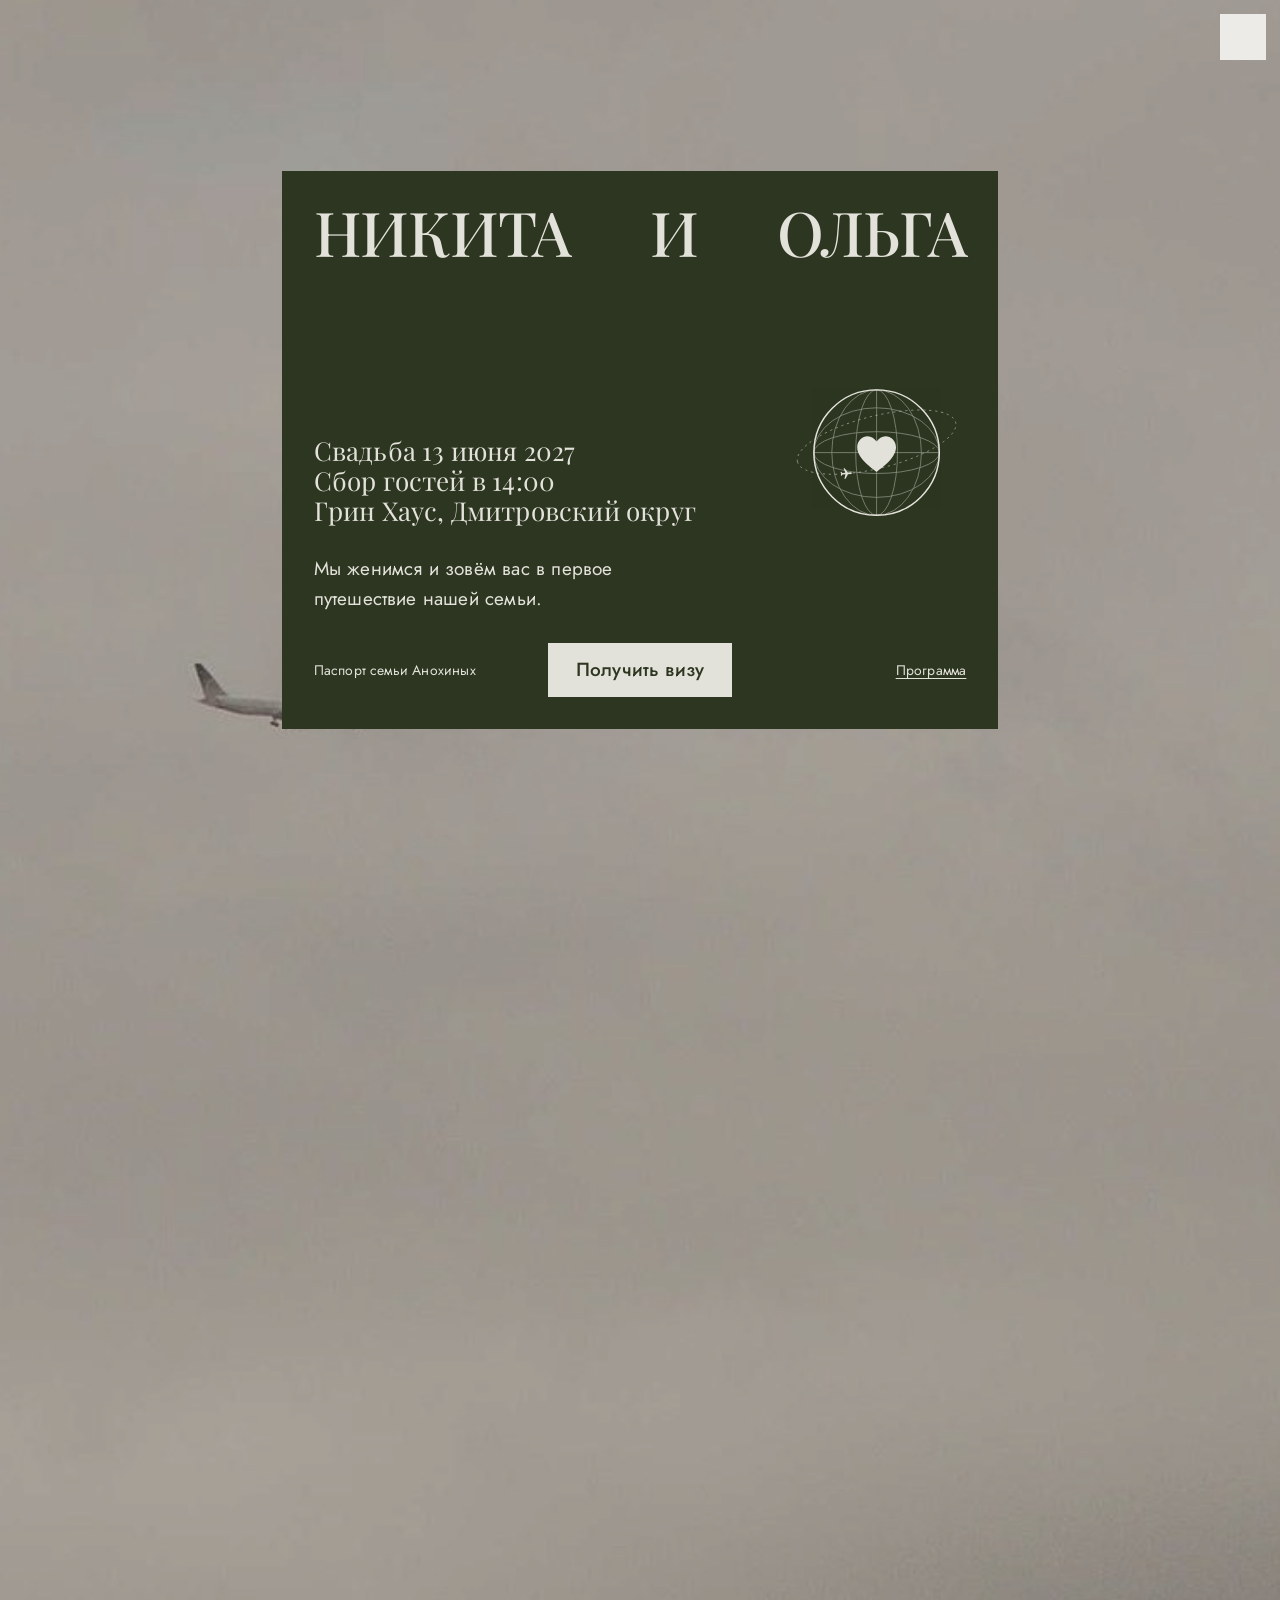
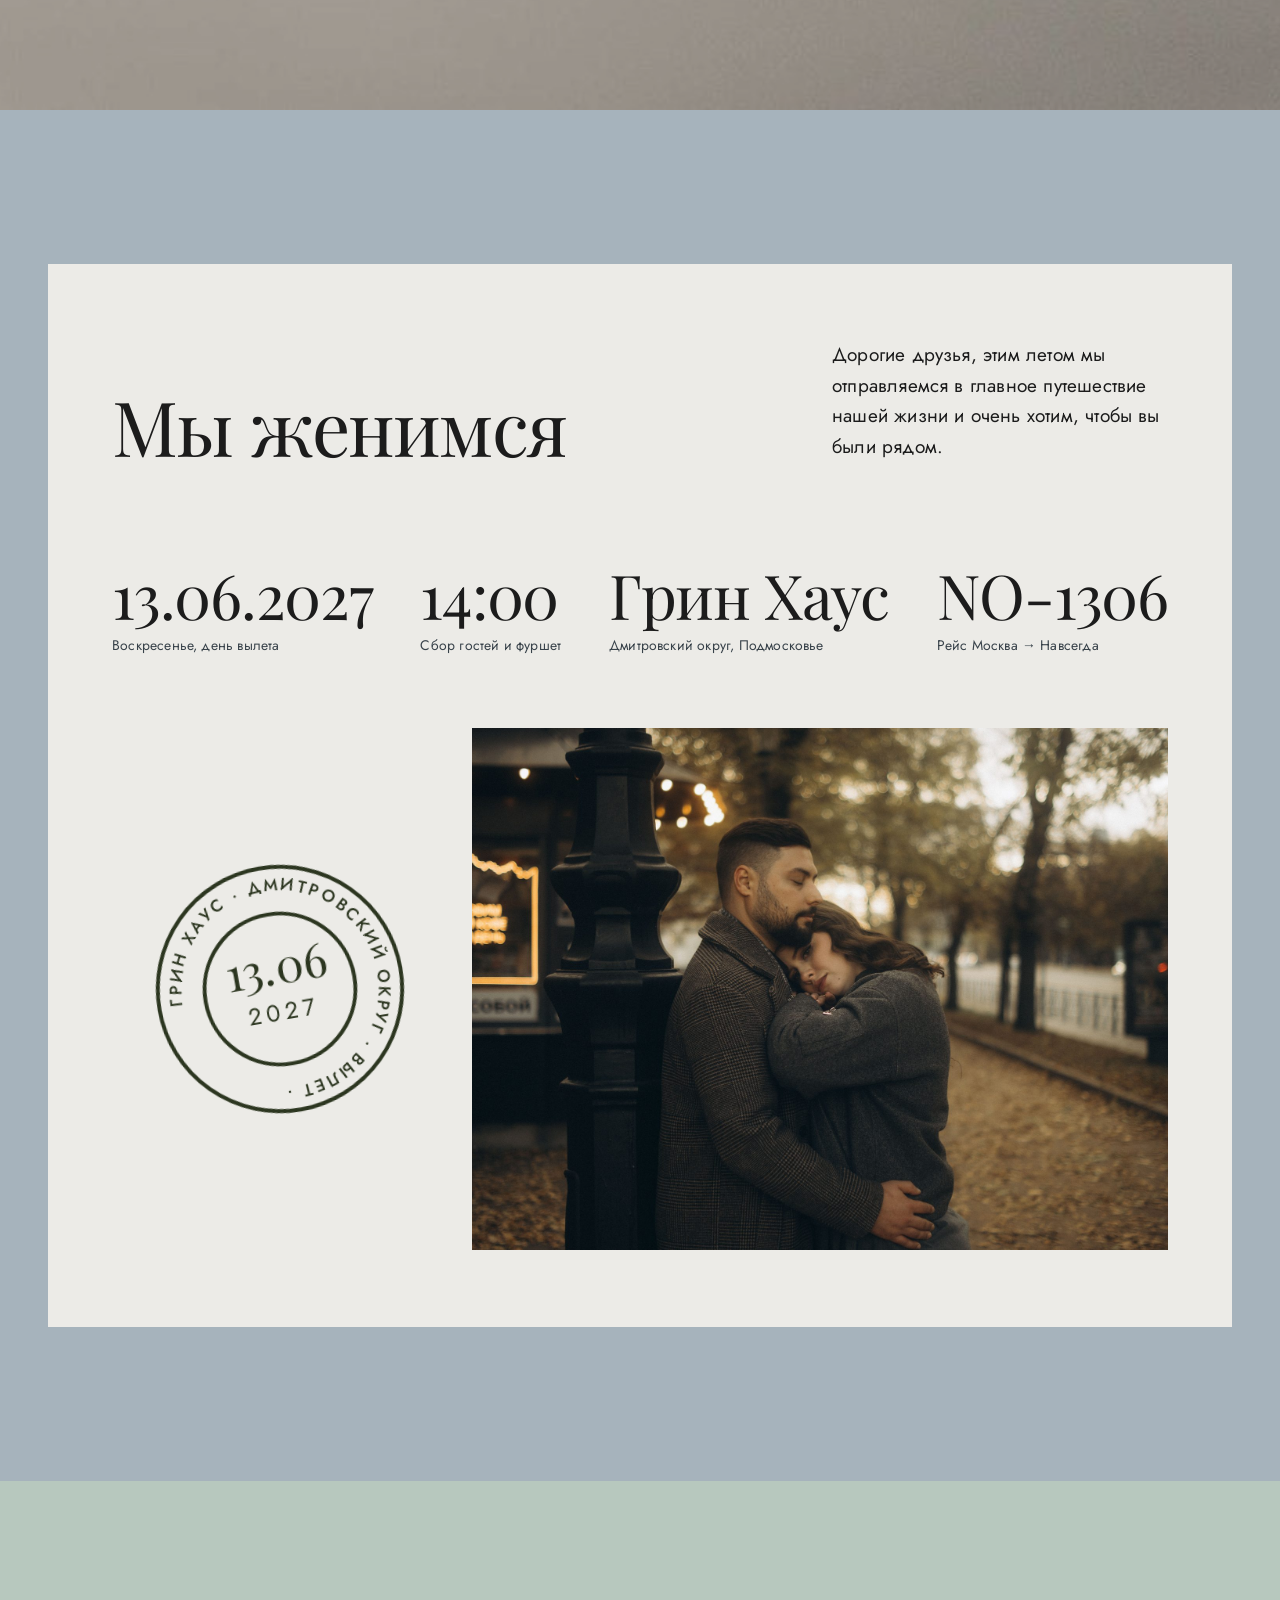
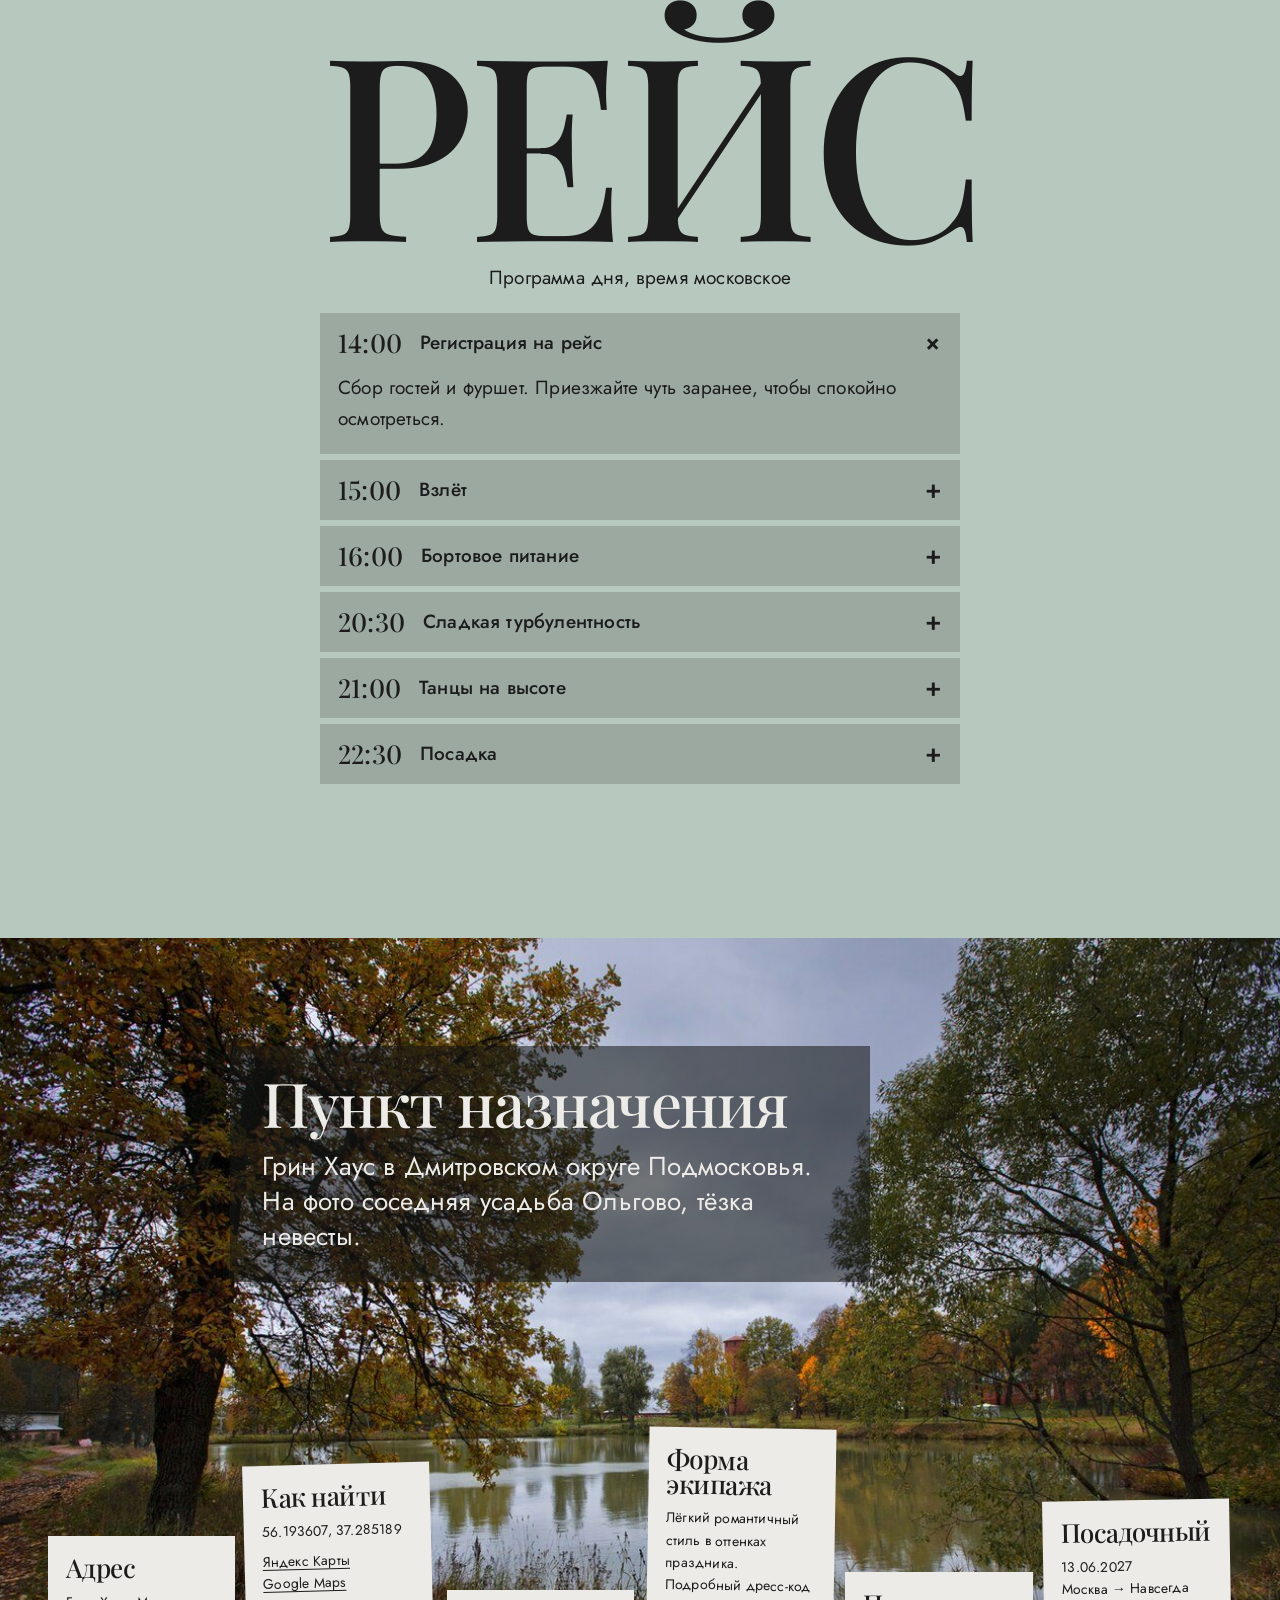
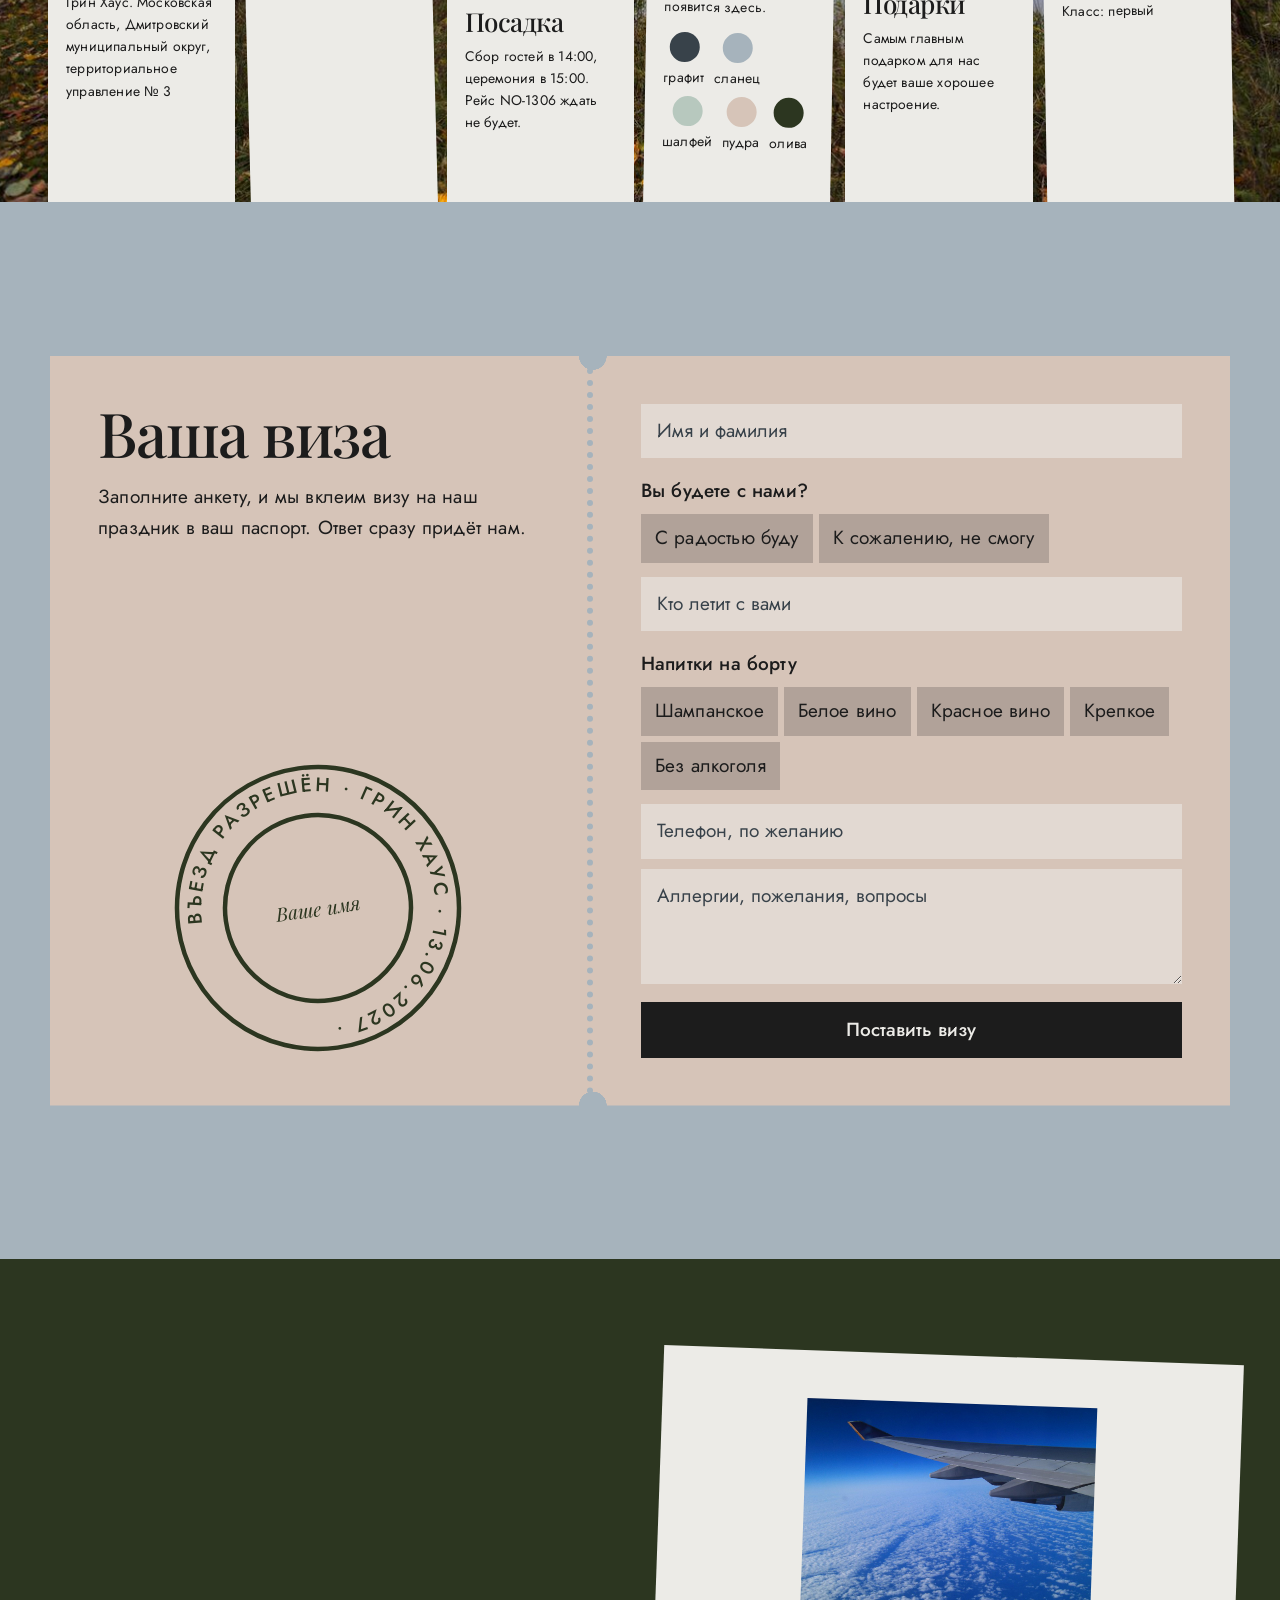
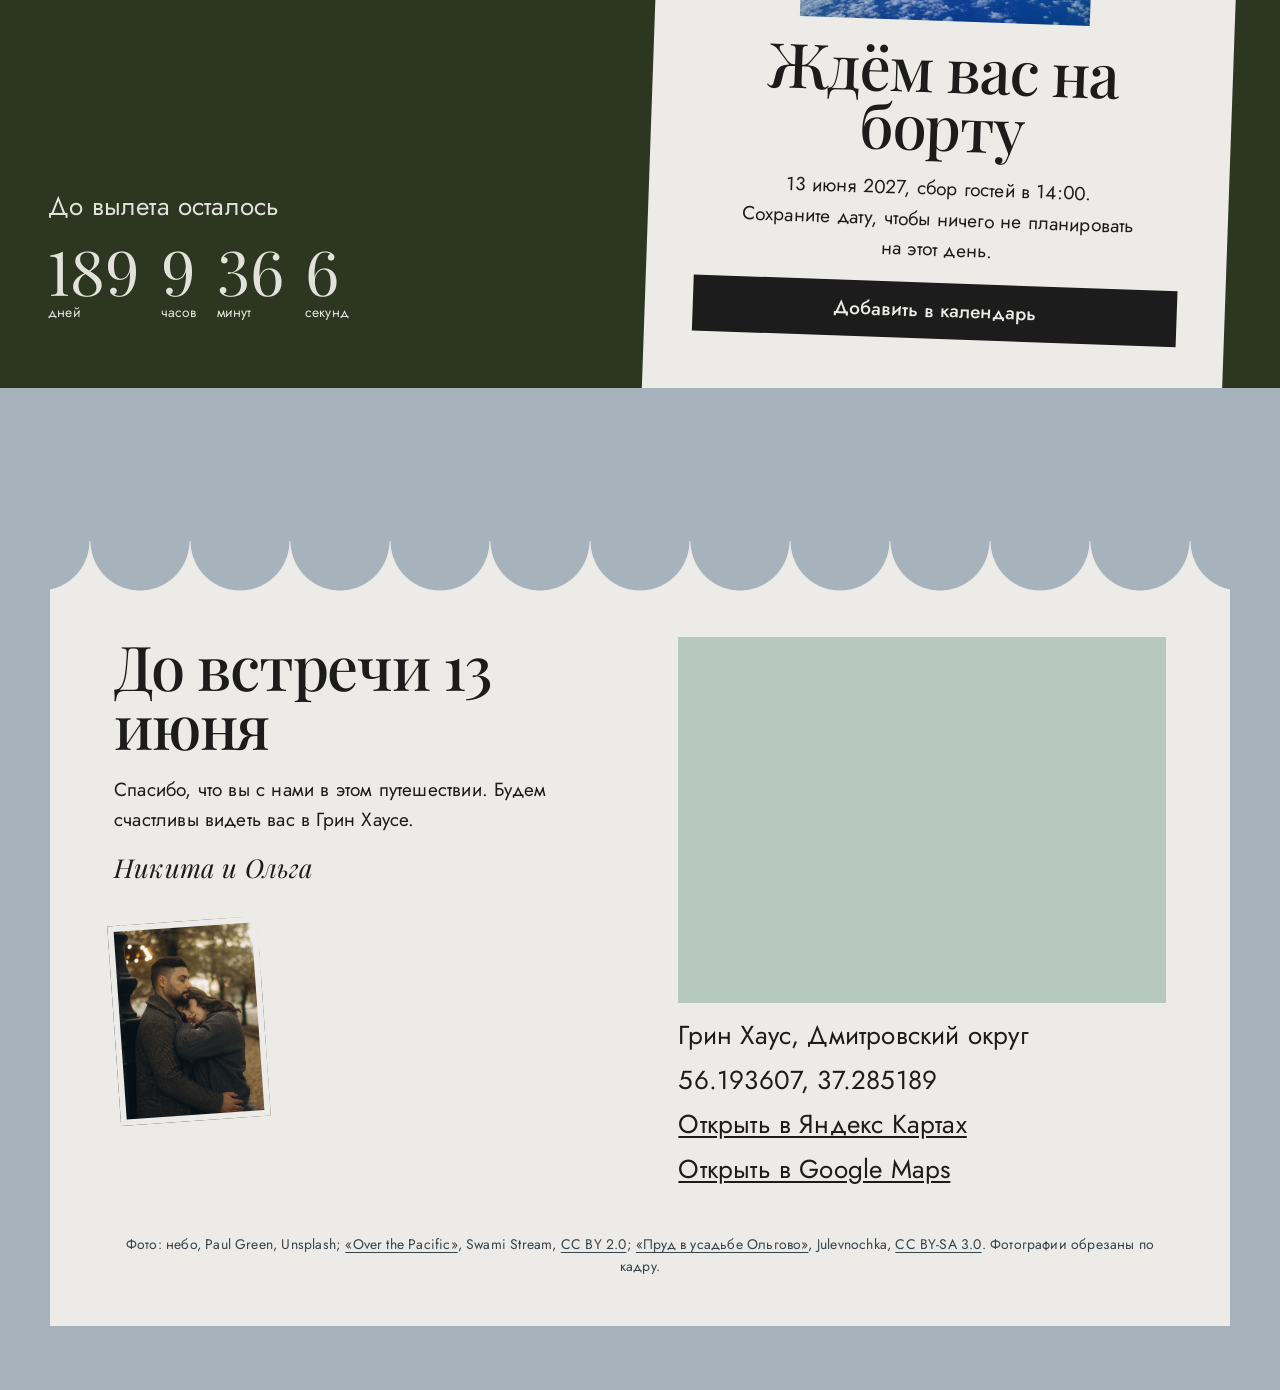
==== commit 528e3384: "Redesign the site as the Anokhin family passport - First screen: the passport cover over a sky photo" ====
--- a/index.html
+++ b/index.html
@@ -4,15 +4,15 @@
     <meta charset="UTF-8">
     <meta name="viewport" content="width=device-width, initial-scale=1, viewport-fit=cover">
     <title>Никита и Ольга, свадьба 13 июня 2027</title>
-    <meta name="description" content="Посадочный билет на свадьбу Никиты и Ольги. 13 июня 2027, Грин Хаус, Московская область.">
-    <meta name="theme-color" content="#637695">
+    <meta name="description" content="Паспорт семьи Анохиных: приглашение на свадьбу Никиты и Ольги. 13 июня 2027, Грин Хаус, Дмитровский округ.">
+    <meta name="theme-color" content="#2c3620">
     <meta property="og:type" content="website">
-    <meta property="og:title" content="Никита и Ольга: посадочный билет на свадьбу">
-    <meta property="og:description" content="13 июня 2027 · Грин Хаус · Рейс в страну любви">
+    <meta property="og:title" content="Никита и Ольга: паспорт семьи Анохиных">
+    <meta property="og:description" content="13 июня 2027, Грин Хаус. Приглашаем вас в первое путешествие нашей семьи.">
     <link rel="icon" type="image/svg+xml" href="favicon.svg">
     <link rel="preconnect" href="https://fonts.googleapis.com">
     <link rel="preconnect" href="https://fonts.gstatic.com" crossorigin>
-    <link href="https://fonts.googleapis.com/css2?family=Forum&family=Montserrat:wght@400;500;600&display=swap" rel="stylesheet">
+    <link href="https://fonts.googleapis.com/css2?family=Playfair+Display:ital,wght@0,400;0,500;1,400&family=Jost:wght@400;500&display=swap" rel="stylesheet">
     <link rel="stylesheet" href="css/style.css">
     <script>document.documentElement.classList.add('js');</script>
     <script src="js/themes.js"></script>
@@ -22,8 +22,17 @@
         <symbol id="i-plane" viewBox="0 0 24 24">
             <path d="M21 16v-2l-8-5V3.5a1.5 1.5 0 0 0-3 0V9l-8 5v2l8-2.5V19l-2 1.5V22l3.5-1 3.5 1v-1.5L13 19v-5.5l8 2.5z"/>
         </symbol>
-        <symbol id="i-pin" viewBox="0 0 24 24">
-            <path d="M12 2C8.13 2 5 5.13 5 9c0 5.25 7 13 7 13s7-7.75 7-13c0-3.87-3.13-7-7-7zm0 9.5a2.5 2.5 0 1 1 0-5 2.5 2.5 0 0 1 0 5z"/>
+        <!-- Герб на обложке паспорта: глобус с сердцем -->
+        <symbol id="i-emblem" viewBox="0 0 240 240">
+            <circle cx="120" cy="120" r="84" fill="none" stroke="currentColor" stroke-width="2"/>
+            <g fill="none" stroke="currentColor" stroke-width="1" opacity=".55">
+                <ellipse cx="120" cy="120" rx="84" ry="28"/>
+                <ellipse cx="120" cy="120" rx="84" ry="60"/>
+                <ellipse cx="120" cy="120" rx="28" ry="84"/>
+                <ellipse cx="120" cy="120" rx="60" ry="84"/>
+                <path d="M36 120h168M120 36v168"/>
+            </g>
+            <path fill="currentColor" d="M120 146c-2-2-26-17-26-33 0-9 7-15 14-15 5 0 9 3 12 7 3-4 7-7 12-7 7 0 14 6 14 15 0 16-24 31-26 33z"/>
         </symbol>
     </svg>
 
@@ -37,341 +46,288 @@
         </div>
     </nav>
 
-    <div class="layout">
-
-    <!-- На широком экране: фото пары и главное о свадьбе слева от билета -->
-    <aside class="cover" aria-label="Коротко о свадьбе">
-        <figure class="cover__photo">
-            <img src="assets/couple.jpg" alt="Никита и Ольга" data-optional>
-        </figure>
-        <div class="cover__info">
-            <p class="cover__when">13 июня 2027, Грин Хаус</p>
-            <a class="btn btn--solid btn--ink" href="#rsvp">Подтвердить присутствие</a>
-        </div>
-    </aside>
-
-    <main class="page">
-
-        <!-- Посадочный талон -->
-        <section class="ticket ticket--hero" aria-labelledby="heroTitle">
-            <div class="ticket__body">
-                <h1 class="hero__names" id="heroTitle">
+    <!-- Первый экран: обложка паспорта над небом. При прокрутке она уменьшается в уголок -->
+    <header class="hero" id="top">
+        <img class="hero__bg" src="assets/hero-sky.jpg" alt="" width="1600" height="1000">
+        <div class="hero__stage">
+            <div class="passport" id="passport">
+                <h1 class="passport__title">
                     <span>Никита</span>
-                    <span class="hero__amp" aria-hidden="true">&amp;</span>
-                    <span class="sr-only">и</span>
+                    <span>и</span>
                     <span>Ольга</span>
                 </h1>
-                <p class="hero__when">13 июня 2027</p>
-                <p class="hero__where">Грин Хаус, Подмосковье</p>
-
-                <div class="hero__globe" aria-hidden="true">
-                    <svg viewBox="0 0 240 240" class="globe">
-                        <defs>
-                            <clipPath id="globeClip"><circle cx="120" cy="120" r="84"/></clipPath>
-                        </defs>
-                        <circle cx="120" cy="120" r="84" class="globe__sphere"/>
-                        <g clip-path="url(#globeClip)" class="globe__grid">
-                            <ellipse cx="120" cy="120" rx="84" ry="28"/>
-                            <ellipse cx="120" cy="120" rx="84" ry="60"/>
-                            <line x1="30" y1="120" x2="210" y2="120"/>
-                            <ellipse cx="120" cy="120" rx="28" ry="84"/>
-                            <ellipse cx="120" cy="120" rx="60" ry="84"/>
-                            <line x1="120" y1="30" x2="120" y2="210"/>
-                        </g>
-                        <path class="globe__heart" d="M120 146c-2-2-26-17-26-33 0-9 7-15 14-15 5 0 9 3 12 7 3-4 7-7 12-7 7 0 14 6 14 15 0 16-24 31-26 33z"/>
-                        <path id="orbit" d="M14 132a106 34 -14 1 0 212 -52a106 34 -14 1 0 -212 52" class="globe__orbit"/>
-                        <g class="globe__plane">
-                            <!-- Иконка смотрит носом вверх, а rotate="auto" направляет по движению ось X — поворачиваем на 90° -->
-                            <use href="#i-plane" width="18" height="18" x="-9" y="-9" transform="rotate(90)"/>
-                            <animateMotion dur="16s" repeatCount="indefinite" rotate="auto">
-                                <mpath href="#orbit"/>
-                            </animateMotion>
-                        </g>
-                    </svg>
-                </div>
-
-                <dl class="pass">
-                    <div class="pass__cell">
-                        <dt>Рейс</dt>
-                        <dd>NO-1306</dd>
-                    </div>
-                    <div class="pass__cell">
-                        <dt>Класс</dt>
-                        <dd>Первый</dd>
-                    </div>
-                    <div class="pass__cell pass__cell--wide">
-                        <dt>Куда</dt>
-                        <dd>В страну любви</dd>
+                <svg class="passport__emblem globe" viewBox="0 0 240 240" aria-hidden="true">
+                    <use href="#i-emblem"/>
+                    <path id="orbit" d="M14 132a106 34 -14 1 0 212 -52a106 34 -14 1 0 -212 52" fill="none" stroke="currentColor" stroke-width="1" stroke-dasharray="3 5" opacity=".7"/>
+                    <g fill="currentColor">
+                        <!-- Иконка смотрит носом вверх, а rotate="auto" направляет по движению ось X — поворачиваем на 90° -->
+                        <use href="#i-plane" width="18" height="18" x="-9" y="-9" transform="rotate(90)"/>
+                        <animateMotion dur="16s" repeatCount="indefinite" rotate="auto">
+                            <mpath href="#orbit"/>
+                        </animateMotion>
+                    </g>
+                </svg>
+                <div class="passport__facts">
+                    <p>Свадьба 13 июня 2027</p>
+                    <p>Сбор гостей в 14:00</p>
+                    <p>Грин Хаус, Дмитровский округ</p>
+                </div>
+                <p class="passport__note">Мы женимся и зовём вас в первое путешествие нашей семьи.</p>
+                <div class="passport__foot">
+                    <span class="passport__issuer">Паспорт семьи Анохиных</span>
+                    <a class="btn btn--accent" href="#rsvp">Получить визу</a>
+                    <a class="passport__link" href="#program">Программа</a>
+                </div>
+            </div>
+        </div>
+    </header>
+
+    <main>
+
+        <!-- Страница данных: кто, когда, где -->
+        <section class="intro" aria-labelledby="introTitle">
+            <div class="intro__top">
+                <h2 class="intro__title reveal" id="introTitle">Мы женимся</h2>
+                <p class="intro__note reveal">Дорогие друзья, этим летом мы отправляемся в главное путешествие нашей жизни и очень хотим, чтобы вы были рядом.</p>
+            </div>
+            <div class="intro__bottom">
+                <dl class="facts">
+                    <div class="reveal">
+                        <dt>13.06.2027</dt>
+                        <dd>Воскресенье, день вылета</dd>
+                    </div>
+                    <div class="reveal">
+                        <dt>14:00</dt>
+                        <dd>Сбор гостей и фуршет</dd>
+                    </div>
+                    <div class="reveal">
+                        <dt>Грин Хаус</dt>
+                        <dd>Дмитровский округ, Подмосковье</dd>
+                    </div>
+                    <div class="reveal">
+                        <dt>NO-1306</dt>
+                        <dd>Рейс Москва → Навсегда</dd>
                     </div>
                 </dl>
-
-                <svg class="stamp" viewBox="0 0 120 120" aria-hidden="true">
-                    <defs>
-                        <path id="stampRing" d="M60 60m-41 0a41 41 0 1 1 82 0a41 41 0 1 1 -82 0"/>
-                    </defs>
-                    <circle cx="60" cy="60" r="54"/>
-                    <circle cx="60" cy="60" r="32"/>
-                    <text><textPath href="#stampRing" startOffset="0">НИКИТА &amp; ОЛЬГА · 13 · 06 · 2027 ·</textPath></text>
-                    <use href="#i-plane" x="44" y="44" width="32" height="32" transform="rotate(45 60 60)"/>
+                <svg class="intro__stamp reveal" viewBox="0 0 200 200" role="img" aria-label="Штамп: Грин Хаус, 13.06.2027">
+                    <defs><path id="introArc" d="M100 100m-76 0a76 76 0 1 1 152 0a76 76 0 1 1 -152 0"/></defs>
+                    <circle cx="100" cy="100" r="94"/>
+                    <circle cx="100" cy="100" r="58"/>
+                    <text class="intro__stamp-ring"><textPath href="#introArc">ГРИН ХАУС · ДМИТРОВСКИЙ ОКРУГ · ВЫЛЕТ ·</textPath></text>
+                    <text class="intro__stamp-date" x="100" y="96" text-anchor="middle">13.06</text>
+                    <text class="intro__stamp-year" x="100" y="124" text-anchor="middle">2027</text>
                 </svg>
-
-                <div class="ticket__tear" aria-hidden="true"></div>
-                <div class="ticket__tail">
-                    <a class="btn btn--solid" href="#rsvp">Подтвердить присутствие</a>
-                </div>
-            </div>
-        </section>
-
-        <!-- Приглашение -->
-        <section class="paper invite">
-            <h2 class="section-title section-title--ink reveal">Этим летом мы женимся</h2>
-            <p class="invite__lead reveal">Дорогие друзья, мы очень хотим разделить этот день вместе с вами!</p>
-
-            <figure class="photo reveal">
-                <div class="photo__placeholder" aria-hidden="true">
-                    <svg viewBox="0 0 24 24"><use href="#i-plane"/></svg>
-                    <span>здесь будет наше фото</span>
-                </div>
-                <img src="assets/couple.jpg" alt="Никита и Ольга" loading="lazy" data-optional>
-            </figure>
-
-            <h2 class="section-title section-title--ink reveal">Мы ждём вас!</h2>
-            <p class="invite__lead reveal">На первом празднике нашей семьи</p>
-
-            <table class="calendar reveal">
-                <caption>13 июня 2027, наш день вылета</caption>
-                <tbody>
-                    <tr>
-                        <td>12<span class="calendar__dow">суббота</span></td>
-                        <td class="calendar__main">13<span class="calendar__dow">воскресенье</span></td>
-                        <td>14<span class="calendar__dow">понедельник</span></td>
-                    </tr>
-                </tbody>
-            </table>
-
-            <figure class="band reveal">
-                <img src="assets/wing.jpg" alt="Крыло самолёта над облаками" loading="lazy">
-                <figcaption>Выше облаков: так начинается любое путешествие</figcaption>
-            </figure>
-        </section>
-
-        <!-- Место и план -->
-        <section class="ticket" aria-labelledby="venueTitle">
-            <div class="ticket__body">
-                <h2 class="section-title reveal" id="venueTitle">Координаты рейса</h2>
-                <p class="venue__name reveal">Грин Хаус</p>
-                <p class="venue__addr reveal">Московская область, Дмитровский муниципальный округ, территориальное управление №&nbsp;3</p>
-
-                <figure class="venue__photo reveal" data-optional-wrap="olgovo">
-                    <img src="assets/olgovo.jpg" alt="Пруд в усадьбе Ольгово" loading="lazy" data-optional>
-                    <figcaption>Усадьба Ольгово в Дмитровском округе, где пройдёт наш праздник</figcaption>
+                <figure class="intro__photo reveal">
+                    <img src="assets/couple.jpg" alt="Никита и Ольга" width="2000" height="1333" loading="lazy">
                 </figure>
-
-                <div class="venue__map reveal">
+            </div>
+        </section>
+
+        <!-- Программа дня -->
+        <section class="program" id="program" aria-labelledby="programTitle">
+            <div class="program__column">
+                <h2 class="program__word reveal" id="programTitle">Рейс</h2>
+                <p class="program__lead reveal">Программа дня, время московское</p>
+                <div class="program__list">
+                    <details class="leg reveal" open>
+                        <summary><time>14:00</time><span>Регистрация на рейс</span></summary>
+                        <p>Сбор гостей и фуршет. Приезжайте чуть заранее, чтобы спокойно осмотреться.</p>
+                    </details>
+                    <details class="leg reveal">
+                        <summary><time>15:00</time><span>Взлёт</span></summary>
+                        <p>Свадебная церемония, поздравления и общие фото с гостями.</p>
+                    </details>
+                    <details class="leg reveal">
+                        <summary><time>16:00</time><span>Бортовое питание</span></summary>
+                        <p>Начало банкета.</p>
+                    </details>
+                    <details class="leg reveal">
+                        <summary><time>20:30</time><span>Сладкая турбулентность</span></summary>
+                        <p>С 20:30 до 21:00 выносим свадебный торт.</p>
+                    </details>
+                    <details class="leg reveal">
+                        <summary><time>21:00</time><span>Танцы на высоте</span></summary>
+                        <p>С 21:00 до 22:00 играет диджей, танцпол открыт.</p>
+                    </details>
+                    <details class="leg reveal">
+                        <summary><time>22:30</time><span>Посадка</span></summary>
+                        <p>С 22:30 до 23:00 сборы домой под звёздами.</p>
+                    </details>
+                </div>
+            </div>
+        </section>
+
+        <!-- Место и ручная кладь: фото на всю ширину и листки с практической информацией -->
+        <section class="place" aria-labelledby="placeTitle">
+            <img class="place__bg" src="assets/olgovo.jpg" alt="Пруд в усадьбе Ольгово, Дмитровский округ" width="1280" height="853" loading="lazy">
+            <div class="place__text reveal">
+                <h2 id="placeTitle">Пункт назначения</h2>
+                <p>Грин Хаус в Дмитровском округе Подмосковья. На фото соседняя усадьба Ольгово, тёзка невесты.</p>
+            </div>
+            <div class="slips" aria-label="Что нужно знать перед вылетом">
+                <article class="slip">
+                    <h3>Адрес</h3>
+                    <p>Грин Хаус. Московская область, Дмитровский муниципальный округ, территориальное управление № 3</p>
+                </article>
+                <article class="slip">
+                    <h3>Как найти</h3>
+                    <p>56.193607, 37.285189</p>
+                    <p><a href="https://yandex.ru/maps/?pt=37.285189,56.193607&amp;z=15&amp;l=map" target="_blank" rel="noopener">Яндекс Карты</a><br><a href="https://www.google.com/maps/search/?api=1&amp;query=56.193607,37.285189" target="_blank" rel="noopener">Google Maps</a></p>
+                </article>
+                <article class="slip">
+                    <h3>Посадка</h3>
+                    <p>Сбор гостей в 14:00, церемония в 15:00. Рейс NO-1306 ждать не будет.</p>
+                </article>
+                <article class="slip">
+                    <h3>Форма экипажа</h3>
+                    <p>Лёгкий романтичный стиль в оттенках праздника. Подробный дресс-код появится здесь.</p>
+                    <ul class="palette" id="palette" aria-label="Палитра праздника">
+                        <li><span class="palette__swatch" style="--c:#38424a"></span><span>графит</span></li>
+                        <li><span class="palette__swatch" style="--c:#a6b3bc"></span><span>сланец</span></li>
+                        <li><span class="palette__swatch" style="--c:#b7c8be"></span><span>шалфей</span></li>
+                        <li><span class="palette__swatch" style="--c:#d6c4b8"></span><span>пудра</span></li>
+                        <li><span class="palette__swatch" style="--c:#2c3620"></span><span>олива</span></li>
+                    </ul>
+                </article>
+                <article class="slip">
+                    <h3>Подарки</h3>
+                    <p>Самым главным подарком для нас будет ваше хорошее настроение.</p>
+                </article>
+                <article class="slip">
+                    <h3>Посадочный</h3>
+                    <p>13.06.2027<br>Москва → Навсегда<br>Класс: первый</p>
+                </article>
+            </div>
+        </section>
+
+        <!-- Анкета как отрывной купон визы -->
+        <section class="rsvp-section" id="rsvp" aria-labelledby="rsvpTitle">
+            <div class="coupon reveal">
+                <div class="coupon__left">
+                    <h2 id="rsvpTitle">Ваша виза</h2>
+                    <p>Заполните анкету, и мы вклеим визу на наш праздник в ваш паспорт. Ответ сразу придёт нам.</p>
+                    <div class="visa" aria-hidden="true">
+                        <svg class="visa__ring" viewBox="0 0 200 200">
+                            <defs><path id="visaArc" d="M100 100m-78 0a78 78 0 1 1 156 0a78 78 0 1 1 -156 0"/></defs>
+                            <circle cx="100" cy="100" r="94"/>
+                            <circle cx="100" cy="100" r="62"/>
+                            <text><textPath href="#visaArc">ВЪЕЗД РАЗРЕШЁН · ГРИН ХАУС · 13.06.2027 ·</textPath></text>
+                        </svg>
+                        <span class="visa__name" id="visaName">Ваше имя</span>
+                    </div>
+                </div>
+                <div class="coupon__right">
+                    <form class="rsvp" id="rsvpForm" novalidate>
+                        <label class="sr-only" for="rsvpName">Имя и фамилия</label>
+                        <input class="field" id="rsvpName" name="name" type="text" autocomplete="name" maxlength="120" placeholder="Имя и фамилия" required>
+
+                        <fieldset class="group">
+                            <legend>Вы будете с нами?</legend>
+                            <div class="choices">
+                                <label class="choice"><input type="radio" name="attendance" value="yes" required><span>С радостью буду</span></label>
+                                <label class="choice"><input type="radio" name="attendance" value="no"><span>К сожалению, не смогу</span></label>
+                            </div>
+                        </fieldset>
+
+                        <div class="rsvp__attending" id="rsvpAttending">
+                            <label class="sr-only" for="rsvpCompanions">Кто летит с вами</label>
+                            <input class="field" id="rsvpCompanions" name="companions" type="text" maxlength="300" placeholder="Кто летит с вами">
+
+                            <fieldset class="group">
+                                <legend>Напитки на борту</legend>
+                                <div class="choices">
+                                    <label class="choice"><input type="checkbox" name="drinks" value="champagne"><span>Шампанское</span></label>
+                                    <label class="choice"><input type="checkbox" name="drinks" value="white"><span>Белое вино</span></label>
+                                    <label class="choice"><input type="checkbox" name="drinks" value="red"><span>Красное вино</span></label>
+                                    <label class="choice"><input type="checkbox" name="drinks" value="strong"><span>Крепкое</span></label>
+                                    <label class="choice"><input type="checkbox" name="drinks" value="soft"><span>Без алкоголя</span></label>
+                                </div>
+                            </fieldset>
+                        </div>
+
+                        <label class="sr-only" for="rsvpPhone">Телефон, по желанию</label>
+                        <input class="field" id="rsvpPhone" name="phone" type="tel" autocomplete="tel" inputmode="tel" maxlength="32" placeholder="Телефон, по желанию">
+
+                        <label class="sr-only" for="rsvpComment">Пожелания</label>
+                        <textarea class="field" id="rsvpComment" name="comment" rows="3" maxlength="1000" placeholder="Аллергии, пожелания, вопросы"></textarea>
+
+                        <div class="rsvp__trap" aria-hidden="true">
+                            <label>Не заполняйте это поле <input type="text" name="website" tabindex="-1" autocomplete="off"></label>
+                        </div>
+
+                        <p class="rsvp__error" id="rsvpError" role="alert" hidden></p>
+                        <button class="submit" type="submit" id="rsvpSubmit">Поставить визу</button>
+                    </form>
+
+                    <div class="rsvp-done" id="rsvpDone" hidden tabindex="-1">
+                        <p class="rsvp-done__title" id="rsvpDoneTitle"></p>
+                        <p class="rsvp-done__text" id="rsvpDoneText"></p>
+                        <dl class="mini-pass" id="rsvpPass" hidden>
+                            <div><dt>Пассажир</dt><dd id="rsvpPassName"></dd></div>
+                            <div><dt>Рейс</dt><dd>NO-1306</dd></div>
+                            <div><dt>Дата</dt><dd>13.06.2027</dd></div>
+                            <div><dt>Посадка</dt><dd>14:00</dd></div>
+                        </dl>
+                        <button class="submit" type="button" id="rsvpAgain">Заполнить ещё раз</button>
+                    </div>
+                </div>
+            </div>
+        </section>
+
+        <!-- Карточка-ответ: отсчёт и календарь -->
+        <section class="reply" aria-labelledby="replyTitle">
+            <div class="reply__count reveal">
+                <p class="reply__label">До вылета осталось</p>
+                <div class="countdown" id="countdown" role="timer" aria-live="off">
+                    <div><span class="countdown__num" data-unit="days">0</span><span class="countdown__label" data-label="days">дней</span></div>
+                    <div><span class="countdown__num" data-unit="hours">0</span><span class="countdown__label" data-label="hours">часов</span></div>
+                    <div><span class="countdown__num" data-unit="minutes">0</span><span class="countdown__label" data-label="minutes">минут</span></div>
+                    <div><span class="countdown__num" data-unit="seconds">0</span><span class="countdown__label" data-label="seconds">секунд</span></div>
+                </div>
+                <p class="countdown__done" id="countdownDone" hidden>Мы уже в полёте!</p>
+            </div>
+            <div class="reply__card reveal">
+                <img src="assets/wing.jpg" alt="Крыло самолёта над облаками" width="1024" height="768" loading="lazy">
+                <h2 id="replyTitle">Ждём вас на борту</h2>
+                <p>13 июня 2027, сбор гостей в 14:00. Сохраните дату, чтобы ничего не планировать на этот день.</p>
+                <a class="submit" href="wedding.ics" download>Добавить в календарь</a>
+            </div>
+        </section>
+
+    </main>
+
+    <!-- Оборот паспорта -->
+    <footer class="back" aria-labelledby="backTitle">
+        <div class="back__panel">
+            <div class="back__message">
+                <h2 id="backTitle">До встречи 13 июня</h2>
+                <p>Спасибо, что вы с нами в этом путешествии. Будем счастливы видеть вас в Грин Хаусе.</p>
+                <p class="back__sign">Никита и Ольга</p>
+                <img class="back__stamp" src="assets/couple.jpg" alt="" width="2000" height="1333" loading="lazy">
+            </div>
+            <div class="back__address">
+                <div class="back__map">
                     <iframe
-                        src="https://yandex.ru/map-widget/v1/?ll=37.285189%2C56.193607&amp;z=14&amp;pt=37.285189%2C56.193607%2Cpm2blm"
+                        src="https://yandex.ru/map-widget/v1/?ll=37.285189%2C56.193607&amp;z=13&amp;pt=37.285189%2C56.193607%2Cpm2dgm"
                         title="Грин Хаус на карте"
                         loading="lazy"
                         allowfullscreen></iframe>
                 </div>
-                <p class="venue__coords reveal">56.193607, 37.285189</p>
-                <div class="venue__actions reveal">
-                    <a class="btn" href="https://yandex.ru/maps/?pt=37.285189,56.193607&amp;z=15&amp;l=map" target="_blank" rel="noopener">Яндекс Карты</a>
-                    <a class="btn" href="https://www.google.com/maps/search/?api=1&amp;query=56.193607,37.285189" target="_blank" rel="noopener">Google Maps</a>
-                </div>
-
-                <h2 class="section-title section-title--spaced reveal">План полёта</h2>
-
-                <div class="plan">
-                    <svg class="plan__route" aria-hidden="true">
-                        <path class="plan__path"/>
-                        <g class="plan__marks"></g>
-                        <use href="#i-pin" width="22" height="22" class="plan__pin plan__pin--start"/>
-                        <use href="#i-pin" width="22" height="22" class="plan__pin plan__pin--end"/>
-                        <use href="#i-plane" width="26" height="26" x="-13" y="-13" class="plan__plane"/>
-                    </svg>
-                    <ol class="plan__list">
-                        <li class="plan__item reveal">
-                            <time>14:00</time>
-                            <span class="plan__tag">регистрация на рейс</span>
-                            <span class="plan__text">Сбор гостей, фуршет</span>
-                        </li>
-                        <li class="plan__item reveal">
-                            <time>15:00</time>
-                            <span class="plan__tag">взлёт</span>
-                            <span class="plan__text">Свадебная церемония, поздравления, общие фото</span>
-                        </li>
-                        <li class="plan__item reveal">
-                            <time>16:00</time>
-                            <span class="plan__tag">бортовое питание</span>
-                            <span class="plan__text">Начало банкета</span>
-                        </li>
-                        <li class="plan__item reveal">
-                            <time>20:30 – 21:00</time>
-                            <span class="plan__tag">сладкая турбулентность</span>
-                            <span class="plan__text">Вынос торта</span>
-                        </li>
-                        <li class="plan__item reveal">
-                            <time>21:00 – 22:00</time>
-                            <span class="plan__tag">танцы на высоте</span>
-                            <span class="plan__text">Диджей и танцпол</span>
-                        </li>
-                        <li class="plan__item reveal">
-                            <time>22:30 – 23:00</time>
-                            <span class="plan__tag">посадка</span>
-                            <span class="plan__text">Сборы домой под звёздами</span>
-                        </li>
-                    </ol>
-                </div>
-            </div>
-        </section>
-
-        <!-- Дресс-код -->
-        <section class="paper dresscode" aria-labelledby="dressTitle">
-            <h2 class="section-title section-title--ink reveal" id="dressTitle">Подготовка к&nbsp;рейсу</h2>
-            <p class="dresscode__lead reveal">
-                Форма экипажа: лёгкий романтичный стиль в&nbsp;оттенках нашего праздника.
-                Подробный дресс-код появится здесь совсем скоро.
-            </p>
-            <ul class="palette reveal" id="palette" aria-label="Палитра праздника">
-                <li><span class="palette__swatch" style="--c:#4b4a4f"></span><span>графит</span></li>
-                <li><span class="palette__swatch" style="--c:#5d7194"></span><span>деним</span></li>
-                <li><span class="palette__swatch" style="--c:#8fa5cc"></span><span>небо</span></li>
-                <li><span class="palette__swatch" style="--c:#cfe0ee"></span><span>облако</span></li>
-                <li><span class="palette__swatch" style="--c:#f3efdc"></span><span>ваниль</span></li>
-            </ul>
-
-            <figure class="band reveal">
-                <img src="assets/il-18.jpg" alt="Самолёт Ил-18 в ливрее «Аэрофлота»" loading="lazy">
-                <figcaption>Ил-18 «Аэрофлота» в авиамузее: классика, которая не выходит из моды</figcaption>
-            </figure>
-        </section>
-
-        <!-- Детали, анкета, отсчёт -->
-        <section class="ticket ticket--last" aria-labelledby="detailsTitle">
-            <div class="ticket__body">
-                <h2 class="section-title reveal" id="detailsTitle">Детали полёта</h2>
-                <div class="details reveal">
-                    <p>Самым главным подарком для нас будет ваше хорошее настроение на нашей свадьбе!</p>
-                </div>
-
-                <h2 class="section-title section-title--spaced reveal" id="rsvp">Анкета</h2>
-                <p class="details reveal">Заполните, пожалуйста, небольшую анкету и подтвердите своё присутствие.</p>
-
-                <form class="rsvp reveal" id="rsvpForm" novalidate>
-                    <div class="field">
-                        <label class="field__label" for="rsvpName">Имя и фамилия</label>
-                        <input class="field__input" id="rsvpName" name="name" type="text" autocomplete="name" maxlength="120" required>
-                    </div>
-
-                    <fieldset class="field">
-                        <legend class="field__label">Вы будете с нами?</legend>
-                        <div class="choices">
-                            <label class="choice"><input type="radio" name="attendance" value="yes" required><span>С радостью буду</span></label>
-                            <label class="choice"><input type="radio" name="attendance" value="no"><span>К сожалению, не смогу</span></label>
-                        </div>
-                    </fieldset>
-
-                    <div class="rsvp__attending" id="rsvpAttending">
-                        <div class="field">
-                            <label class="field__label" for="rsvpCompanions">Кто летит с вами</label>
-                            <input class="field__input" id="rsvpCompanions" name="companions" type="text" maxlength="300" placeholder="Если будете не одни">
-                        </div>
-
-                        <fieldset class="field">
-                            <legend class="field__label">Напитки на борту</legend>
-                            <div class="choices">
-                                <label class="choice"><input type="checkbox" name="drinks" value="champagne"><span>Шампанское</span></label>
-                                <label class="choice"><input type="checkbox" name="drinks" value="white"><span>Белое вино</span></label>
-                                <label class="choice"><input type="checkbox" name="drinks" value="red"><span>Красное вино</span></label>
-                                <label class="choice"><input type="checkbox" name="drinks" value="strong"><span>Крепкое</span></label>
-                                <label class="choice"><input type="checkbox" name="drinks" value="soft"><span>Без алкоголя</span></label>
-                            </div>
-                        </fieldset>
-                    </div>
-
-                    <div class="field">
-                        <label class="field__label" for="rsvpPhone">Телефон <span class="field__optional">(по желанию)</span></label>
-                        <input class="field__input" id="rsvpPhone" name="phone" type="tel" autocomplete="tel" inputmode="tel" maxlength="32" placeholder="+7 (___) ___-__-__">
-                    </div>
-
-                    <div class="field">
-                        <label class="field__label" for="rsvpComment">Пожелания экипажу</label>
-                        <textarea class="field__input" id="rsvpComment" name="comment" rows="3" maxlength="1000" placeholder="Аллергии, особенности питания, вопросы"></textarea>
-                    </div>
-
-                    <div class="rsvp__trap" aria-hidden="true">
-                        <label>Не заполняйте это поле <input type="text" name="website" tabindex="-1" autocomplete="off"></label>
-                    </div>
-
-                    <p class="rsvp__error" id="rsvpError" role="alert" hidden></p>
-                    <button class="btn btn--solid" type="submit" id="rsvpSubmit">Подтвердить</button>
-                </form>
-
-                <div class="rsvp-done" id="rsvpDone" hidden tabindex="-1">
-                    <p class="rsvp-done__title" id="rsvpDoneTitle"></p>
-                    <p class="rsvp-done__text" id="rsvpDoneText"></p>
-                    <div class="mini-pass" id="rsvpPass" hidden>
-                        <div>
-                            <span class="mini-pass__label">Пассажир</span>
-                            <span class="mini-pass__value" id="rsvpPassName"></span>
-                        </div>
-                        <div>
-                            <span class="mini-pass__label">Рейс</span>
-                            <span class="mini-pass__value">NO-1306</span>
-                        </div>
-                        <div>
-                            <span class="mini-pass__label">Дата</span>
-                            <span class="mini-pass__value">13.06.2027</span>
-                        </div>
-                        <div>
-                            <span class="mini-pass__label">Посадка</span>
-                            <span class="mini-pass__value">14:00</span>
-                        </div>
-                    </div>
-                    <button class="btn" type="button" id="rsvpAgain">Заполнить ещё раз</button>
-                </div>
-
-                <h2 class="section-title section-title--spaced reveal">До вылета осталось</h2>
-                <div class="countdown reveal" id="countdown" role="timer" aria-live="off">
-                    <div class="countdown__unit"><span class="countdown__num" data-unit="days">0</span><span class="countdown__label" data-label="days">дней</span></div>
-                    <div class="countdown__unit"><span class="countdown__num" data-unit="hours">0</span><span class="countdown__label" data-label="hours">часов</span></div>
-                    <div class="countdown__unit"><span class="countdown__num" data-unit="minutes">0</span><span class="countdown__label" data-label="minutes">минут</span></div>
-                    <div class="countdown__unit"><span class="countdown__num" data-unit="seconds">0</span><span class="countdown__label" data-label="seconds">секунд</span></div>
-                </div>
-                <p class="countdown__done" id="countdownDone" hidden>Мы уже в полёте!</p>
-
-                <div class="ticket__tear" aria-hidden="true"></div>
-                <div class="ticket__tail">
-                    <p class="ticket__caption">Не упусти свой счастливый билет</p>
-                </div>
-            </div>
-        </section>
-
-        <footer class="credits">
-            <p>
-                Фото:
-                <a href="https://www.flickr.com/photos/21063397@N00/986293551" target="_blank" rel="noopener">«Over the Pacific»</a>, Swami Stream,
-                <a href="https://creativecommons.org/licenses/by/2.0/" target="_blank" rel="noopener">CC BY 2.0</a>;
-                <a href="https://www.flickr.com/photos/88531234@N00/1358905360" target="_blank" rel="noopener">«Airplane Window»</a>, contraption,
-                <a href="https://creativecommons.org/licenses/by/2.0/" target="_blank" rel="noopener">CC BY 2.0</a>;
-                <a href="https://commons.wikimedia.org/w/index.php?curid=32560704" target="_blank" rel="noopener">«CCCP-75634 Ilyushin IL.18 Aeroflot»</a>, Aeroprints.com,
-                <a href="https://creativecommons.org/licenses/by-sa/3.0/" target="_blank" rel="noopener">CC BY-SA 3.0</a>;
-                <span data-credit="olgovo"><a href="https://commons.wikimedia.org/w/index.php?curid=21544545" target="_blank" rel="noopener">«Пруд в усадьбе Ольгово»</a>, Julevnochka,
-                <a href="https://creativecommons.org/licenses/by-sa/3.0/" target="_blank" rel="noopener">CC BY-SA 3.0</a>.</span>
+                <ul>
+                    <li>Грин Хаус, Дмитровский округ</li>
+                    <li>56.193607, 37.285189</li>
+                    <li><a href="https://yandex.ru/maps/?pt=37.285189,56.193607&amp;z=15&amp;l=map" target="_blank" rel="noopener">Открыть в Яндекс Картах</a></li>
+                    <li><a href="https://www.google.com/maps/search/?api=1&amp;query=56.193607,37.285189" target="_blank" rel="noopener">Открыть в Google Maps</a></li>
+                </ul>
+            </div>
+            <p class="back__imprint">
+                Фото: небо, Paul Green, Unsplash;
+                <a href="https://www.flickr.com/photos/21063397@N00/986293551" target="_blank" rel="noopener">«Over the Pacific»</a>, Swami Stream, <a href="https://creativecommons.org/licenses/by/2.0/" target="_blank" rel="noopener">CC BY 2.0</a>;
+                <a href="https://commons.wikimedia.org/w/index.php?curid=21544545" target="_blank" rel="noopener">«Пруд в усадьбе Ольгово»</a>, Julevnochka, <a href="https://creativecommons.org/licenses/by-sa/3.0/" target="_blank" rel="noopener">CC BY-SA 3.0</a>.
                 Фотографии обрезаны по кадру.
             </p>
-        </footer>
-    </main>
-
-    <aside class="cover cover--right" aria-label="Фото к рейсу">
-        <figure class="cover__photo">
-            <img src="assets/sky.jpg" alt="Облака в иллюминаторе самолёта">
-            <figcaption class="cover__caption">Место у окна уже забронировано</figcaption>
-        </figure>
-    </aside>
-
-    </div>
+        </div>
+    </footer>
 
     <script src="js/config.js"></script>
     <script src="js/main.js" defer></script>
--- a/css/style.css
+++ b/css/style.css
@@ -1,30 +1,26 @@
+/* Паспорт семьи Анохиных. Цвета задаёт js/themes.js, здесь — значения темы по умолчанию */
 :root {
-    --sky: #637695;
-    --sky-deep: #56698a;
-    --sky-soft: #8fa5cc;
-    --ink: #3d4b66;
-    --ink-soft: #6b7890;
-    --paper: #ffffff;
-    --cloud: #e8ecf2;
-    --on-sky-soft: #fff;
-    --fill-on-sky: rgba(0, 0, 0, 0.12);
-
-    --font-display: 'Forum', Georgia, serif;
-    --font-body: 'Montserrat', -apple-system, BlinkMacSystemFont, 'Segoe UI', sans-serif;
-
-    /* Шкала: подпись, текст, акцент, заголовок, крупное */
-    --fs-small: 13px;
-    --fs-body: 16px;
-    --fs-lead: 20px;
-    --fs-title: 30px;
-    --fs-big: 44px;
-
-    --gutter: 24px;
-    --scallop: 9px;
-    --scallop-step: 26px;
-    --notch: 13px;
-    --tail: 92px;
-    --column: 460px;
+    --bg: #a6b3bc;
+    --paper: #ecebe7;
+    --ink: #1c1c1c;
+    --muted: #38424a;
+    --accent: #2c3620;
+    --accent-ink: #e3e2da;
+    --field-2: #b7c8be;
+    --field-3: #d6c4b8;
+
+    --font-display: 'Playfair Display', 'Times New Roman', serif;
+    --font-body: 'Jost', -apple-system, BlinkMacSystemFont, 'Segoe UI', sans-serif;
+
+    --step-small: clamp(0.8125rem, 0.79rem + 0.1vw, 0.875rem);
+    --step-body: clamp(1.0625rem, 1rem + 0.25vw, 1.1875rem);
+    --step-lead: clamp(1.25rem, 1.1rem + 0.7vw, 1.625rem);
+    --step-head: clamp(2rem, 1.3rem + 3.2vw, 4rem);
+    --step-display: clamp(2.75rem, 1.2rem + 5vw, 4.75rem);
+
+    --margin: clamp(16px, 4vw, 48px);
+    --gap: 24px;
+    --section: clamp(96px, 12vw, 180px);
 }
 
 *, *::before, *::after { box-sizing: border-box; }
@@ -36,23 +32,31 @@
 }
 
 body {
-    min-height: 100svh;
     font-family: var(--font-body);
-    font-size: var(--fs-body);
-    line-height: 1.55;
+    font-size: var(--step-body);
+    line-height: 1.6;
+    letter-spacing: 0.01em;
     color: var(--ink);
-    background: var(--cloud);
+    background: var(--bg);
     font-synthesis: none;
     -webkit-font-smoothing: antialiased;
     overflow-x: hidden;
 }
 
 img, svg, iframe { display: block; max-width: 100%; }
-a { color: inherit; }
+img { height: auto; }
+a { color: inherit; text-underline-offset: 3px; }
 button, input, textarea { font: inherit; color: inherit; }
 ul, ol { list-style: none; }
 fieldset { border: 0; min-width: 0; }
 [hidden] { display: none !important; }
+
+h1, h2, h3 {
+    font-family: var(--font-display);
+    font-weight: 500;
+    line-height: 0.95;
+    letter-spacing: -0.02em;
+}
 
 .sprite { position: absolute; }
 
@@ -65,536 +69,482 @@
     white-space: nowrap;
 }
 
-/* Раскладка: на телефоне одна колонка-билет, на широком экране слева фото */
-.layout {
-    position: relative;
-}
-
-.cover { display: none; }
-
-.page {
-    position: relative;
-    max-width: var(--column);
-    margin: 0 auto;
-    padding: 24px 0 40px;
-}
-
-/* Билеты: цветные секции с фигурным краем (маска вырезает полукруги — это форма, а не заливка) */
-.ticket {
-    position: relative;
-    z-index: 1;
-    color: #fff;
-    -webkit-mask: /* taste-skill-ignore */
-        radial-gradient(circle var(--scallop) at 50% 0, #0000 98%, #000) 50% 0 / var(--scallop-step) 51% repeat-x, /* taste-skill-ignore */
-        radial-gradient(circle var(--scallop) at 50% 100%, #0000 98%, #000) 50% 100% / var(--scallop-step) 51% repeat-x; /* taste-skill-ignore */
-    mask: /* taste-skill-ignore */
-        radial-gradient(circle var(--scallop) at 50% 0, #0000 98%, #000) 50% 0 / var(--scallop-step) 51% repeat-x, /* taste-skill-ignore */
-        radial-gradient(circle var(--scallop) at 50% 100%, #0000 98%, #000) 50% 100% / var(--scallop-step) 51% repeat-x; /* taste-skill-ignore */
-}
-
-.ticket__body {
-    position: relative;
-    padding: 52px var(--gutter) 60px;
-    background: var(--sky);
-    text-align: center;
-}
-
-/* Боковые вырезы на линии отрыва */
-.ticket--hero .ticket__body,
-.ticket--last .ticket__body {
-    padding-bottom: 0;
-    -webkit-mask: /* taste-skill-ignore */
-        radial-gradient(circle var(--notch) at 0 calc(100% - var(--tail)), #0000 98%, #000) left / 51% 100% no-repeat, /* taste-skill-ignore */
-        radial-gradient(circle var(--notch) at 100% calc(100% - var(--tail)), #0000 98%, #000) right / 51% 100% no-repeat; /* taste-skill-ignore */
-    mask: /* taste-skill-ignore */
-        radial-gradient(circle var(--notch) at 0 calc(100% - var(--tail)), #0000 98%, #000) left / 51% 100% no-repeat, /* taste-skill-ignore */
-        radial-gradient(circle var(--notch) at 100% calc(100% - var(--tail)), #0000 98%, #000) right / 51% 100% no-repeat; /* taste-skill-ignore */
-}
-
-/* Линия отрыва — ряд точек-перфорации */
-.ticket__tear {
-    position: absolute;
-    left: calc(var(--notch) + 8px);
-    right: calc(var(--notch) + 8px);
-    bottom: calc(var(--tail) - 3px);
-    height: 6px;
-    background: url("data:image/svg+xml,%3Csvg xmlns='http://www.w3.org/2000/svg' width='14' height='6'%3E%3Ccircle cx='3' cy='3' r='2.5' fill='%23fff' fill-opacity='.6'/%3E%3C/svg%3E") left center / 14px 6px repeat-x;
-}
-
-.ticket__tail {
-    display: flex;
-    align-items: center;
-    justify-content: center;
-    height: var(--tail);
-    margin-top: 40px;
-    padding-bottom: 8px;
-}
-
-.ticket__caption {
-    font-size: var(--fs-small);
-    color: var(--on-sky-soft);
-}
-
-/* Белые секции заходят под край билетов, чтобы в вырезах был виден белый */
-.paper {
-    position: relative;
-    margin: calc(var(--scallop) * -2) 0;
-    padding: calc(var(--scallop) * 2 + 52px) var(--gutter) calc(var(--scallop) * 2 + 60px);
-    background: var(--paper);
-    text-align: center;
-    overflow: hidden;
-}
-
-/* Типографика */
-.section-title {
-    font-family: var(--font-display);
-    font-weight: 400;
-    font-size: var(--fs-title);
-    line-height: 1.1;
-    letter-spacing: 0.02em;
-    text-transform: uppercase;
-    margin-bottom: 16px;
-}
-
-.section-title--ink { color: var(--sky-deep); }
-.section-title--spaced { margin-top: 72px; }
-
-/* Первый экран */
-.hero__names {
-    display: flex;
-    justify-content: center;
-    align-items: baseline;
-    gap: 10px;
-    font-family: var(--font-display);
-    font-weight: 400;
-    font-size: clamp(36px, 11vw, var(--fs-big));
-    line-height: 1;
-    letter-spacing: -0.01em;
-}
-
-.hero__amp { color: var(--on-sky-soft); }
-
-.hero__when {
-    margin-top: 18px;
-    font-family: var(--font-display);
-    font-size: var(--fs-title);
-    line-height: 1.1;
-}
-
-.hero__where {
-    margin-top: 6px;
-    color: var(--on-sky-soft);
-}
-
-.hero__globe {
-    width: min(70%, 250px);
-    margin: 20px auto 8px;
-}
-
-.globe__sphere { fill: var(--fill-on-sky); stroke: #fff; stroke-width: 1.4; }
-.globe__grid { fill: none; stroke: rgba(255, 255, 255, 0.35); stroke-width: 0.8; }
-.globe__heart { fill: #fff; }
-.globe__orbit { fill: none; stroke: rgba(255, 255, 255, 0.6); stroke-width: 1; stroke-dasharray: 3 5; }
-.globe__plane { fill: #fff; }
-
-.globe { animation: drift 9s ease-in-out infinite; }
-
-@keyframes drift {
-    0%, 100% { transform: translateY(0); }
-    50% { transform: translateY(-6px); }
-}
-
-/* Строки посадочного талона — плашки на тон светлее фона */
-.pass {
-    display: grid;
-    grid-template-columns: 1fr 1fr;
-    gap: 6px;
-    margin-right: 104px;
-    text-align: left;
-}
-
-.pass__cell {
-    padding: 10px 12px;
-    background: var(--fill-on-sky);
-    border-radius: 6px;
-}
-
-.pass__cell--wide { grid-column: 1 / -1; }
-
-.pass dt {
-    font-size: var(--fs-small);
-    color: var(--on-sky-soft);
-}
-
-.pass dd {
-    font-size: var(--fs-body);
-    font-weight: 600;
-}
-
-.stamp {
-    position: absolute;
-    right: 18px;
-    width: 96px;
-    height: 96px;
-    margin-top: -100px;
-    transform: rotate(-14deg);
-    fill: none;
-    stroke: rgba(255, 255, 255, 0.85);
-    stroke-width: 1.3;
-}
-
-.stamp text {
-    fill: #fff;
-    stroke: none;
-    font-family: var(--font-body);
-    font-size: 9.5px;
-    font-weight: 500;
-    letter-spacing: 1.6px;
-}
-
-.stamp use { fill: #fff; stroke: none; }
-
-/* Приглашение */
-.invite__lead {
-    max-width: 320px;
-    margin: 0 auto;
-}
-
-.photo {
-    position: relative;
-    width: min(76%, 280px);
-    aspect-ratio: 4 / 5;
-    margin: 40px auto 56px;
-    padding: 10px 10px 40px;
-    background: var(--cloud);
-    transform: rotate(-2deg);
-}
-
-.photo img,
-.photo__placeholder {
-    position: absolute;
-    inset: 10px 10px 40px;
-    width: calc(100% - 20px);
-    height: calc(100% - 50px);
-    object-fit: cover;
-    object-position: 46% 40%;
-}
-
-.photo__placeholder {
-    display: flex;
-    flex-direction: column;
-    align-items: center;
-    justify-content: center;
-    gap: 10px;
-    background: color-mix(in srgb, var(--sky-soft) 30%, #fff);
-    color: var(--sky-deep);
-    font-size: var(--fs-small);
-}
-
-.photo__placeholder svg {
-    width: 34px;
-    height: 34px;
-    fill: currentColor;
-    transform: rotate(45deg);
-    opacity: 0.6;
-}
-
-/* Календарь — настоящая таблица */
-.calendar {
-    width: 100%;
-    max-width: 330px;
-    margin: 40px auto 0;
-    border-collapse: collapse;
-    color: var(--sky-deep);
-    table-layout: fixed;
-}
-
-.calendar caption {
-    margin-bottom: 8px;
-    font-family: var(--font-display);
-    font-size: var(--fs-lead);
-}
-
-.calendar td {
-    padding: 26px 0 30px;
-    font-family: var(--font-display);
-    font-size: var(--fs-big);
-    line-height: 1;
-    color: color-mix(in srgb, var(--sky-deep) 60%, #fff);
-}
-
-.calendar .calendar__main {
-    position: relative;
-    color: var(--sky-deep);
-}
-
-.calendar__main::before {
-    content: '';
-    position: absolute;
-    left: 50%;
-    top: 50%;
-    width: 108px;
-    height: 108px;
-    border: 2px solid var(--sky-soft);
-    border-radius: 50%;
-    transform: translate(-50%, -50%);
-}
-
-.calendar__dow {
-    display: block;
-    margin-top: 6px;
-    font-family: var(--font-body);
-    font-size: var(--fs-small);
-    color: var(--sky-deep);
-}
-
-.calendar__main .calendar__dow { font-weight: 600; }
-
-/* Фото на всю ширину колонки */
-.band {
-    margin: 56px calc(var(--gutter) * -1) 0;
-}
-
-.band img {
-    width: 100%;
-    aspect-ratio: 3 / 2;
-    object-fit: cover;
-}
-
-.band figcaption,
-.figure-note {
-    padding: 10px var(--gutter) 0;
-    font-size: var(--fs-small);
-    color: var(--ink-soft);
-}
-
-/* Место */
-.venue__name {
-    font-family: var(--font-display);
-    font-size: var(--fs-lead);
-}
-
-.venue__addr {
-    max-width: 340px;
-    margin: 4px auto 24px;
-    color: var(--on-sky-soft);
-}
-
-.venue__photo {
-    margin: 0 calc(var(--gutter) * -1) 24px;
-}
-
-.venue__photo img {
-    width: 100%;
-    aspect-ratio: 3 / 2;
-    object-fit: cover;
-}
-
-.venue__photo figcaption {
-    padding: 8px var(--gutter) 0;
-    font-size: var(--fs-small);
-    color: var(--on-sky-soft);
-}
-
-.venue__map {
-    overflow: hidden;
-    border-radius: 6px;
-    background: var(--sky-deep);
-}
-
-.venue__map iframe {
-    width: 100%;
-    height: 260px;
-    border: 0;
-}
-
-.venue__coords {
-    margin: 12px 0 18px;
-    font-size: var(--fs-small);
-    color: var(--on-sky-soft);
-}
-
-.venue__actions {
-    display: flex;
-    justify-content: center;
-    flex-wrap: wrap;
-    gap: 10px;
-}
-
-/* Кнопки: плоские, без теней */
-.btn {
+/* Кнопки: прямоугольные, плоские */
+.btn,
+.submit {
     display: inline-flex;
     align-items: center;
     justify-content: center;
-    min-height: 44px;
-    padding: 10px 22px;
+    min-height: 52px;
+    padding: 12px 28px;
     border: 0;
-    border-radius: 999px;
-    background: #fff;
-    color: var(--sky-deep);
-    font-size: var(--fs-body);
+    font-family: var(--font-body);
+    font-size: var(--step-body);
     font-weight: 500;
     text-decoration: none;
     cursor: pointer;
-    transition: transform 0.2s ease, background-color 0.2s ease;
-}
-
-.btn:hover { transform: translateY(-2px); background: color-mix(in srgb, #fff 88%, var(--sky-soft)); }
-.btn:active { transform: translateY(0) scale(0.98); }
-.btn:focus-visible { outline: 2px solid #fff; outline-offset: 3px; }
-
-.btn--solid {
-    min-height: 50px;
-    padding: 12px 32px;
-    font-weight: 600;
-}
-
-.btn--ink { background: var(--sky); color: #fff; }
-.btn--ink:hover { background: var(--sky-deep); }
-.btn--ink:focus-visible { outline-color: var(--sky-deep); }
-
-.btn[disabled] { opacity: 0.7; cursor: progress; }
-
-/* План полёта */
-.plan {
+    transition: transform 0.2s ease, background-color 0.2s ease, color 0.2s ease;
+}
+
+.btn:active,
+.submit:active { transform: scale(0.98); }
+
+.btn--accent {
+    background: var(--accent-ink);
+    color: var(--accent);
+}
+
+.btn--accent:hover { background: var(--paper); transform: translateY(-2px); }
+.btn:focus-visible { outline: 3px solid var(--accent-ink); outline-offset: 3px; }
+.submit:focus-visible { outline: 3px solid var(--ink); outline-offset: 3px; }
+
+.submit {
+    width: 100%;
+    min-height: 56px;
+    background: var(--ink);
+    color: var(--paper);
+}
+
+.submit:hover { background: var(--accent); }
+.submit[disabled] { opacity: 0.7; cursor: progress; }
+
+/* ===== Первый экран: обложка паспорта над небом ===== */
+.hero {
     position: relative;
-    margin-top: 8px;
-}
-
-.plan__route {
+    height: 190svh;
+    overflow-x: clip;
+}
+
+.hero__stage {
+    position: sticky;
+    top: 0;
+    height: 100svh;
+    overflow: hidden;
+    display: grid;
+    place-items: center;
+    padding: var(--margin);
+}
+
+.hero__bg {
     position: absolute;
     inset: 0;
     width: 100%;
     height: 100%;
-    overflow: visible;
-    pointer-events: none;
-}
-
-.plan__path {
+    object-fit: cover;
+    object-position: 20% 40%;
+    filter: brightness(0.7);
+    animation: sky-drift 40s ease-in-out infinite alternate;
+}
+
+@keyframes sky-drift {
+    from { transform: scale(1.04) translateX(0); }
+    to { transform: scale(1.1) translateX(-2%); }
+}
+
+/* Обложка: заголовок, герб и факты, текст, нижняя строка с действием */
+.passport {
+    position: relative;
+    display: grid;
+    grid-template-columns: 1fr auto;
+    grid-template-rows: auto 1fr auto auto;
+    gap: 28px 40px;
+    width: min(100%, 860px, max(56vw, 640px));
+    min-height: 62svh;
+    padding: 32px;
+    background: var(--accent);
+    color: var(--accent-ink);
+    transform-origin: 0% 100%;
+}
+
+.passport__title {
+    grid-column: 1 / -1;
+    display: flex;
+    justify-content: space-between;
+    gap: 16px;
+    font-size: var(--step-head);
+    text-transform: uppercase;
+    flex-wrap: wrap;
+}
+
+.passport__emblem {
+    grid-column: 2;
+    grid-row: 2 / 4;
+    width: clamp(120px, 14vw, 200px);
+    height: auto;
+    align-self: center;
+    color: var(--accent-ink);
+}
+
+.passport__facts {
+    grid-column: 1;
+    grid-row: 2;
+    align-self: end;
+    font-family: var(--font-display);
+    font-size: var(--step-lead);
+    line-height: 1.15;
+}
+
+.passport__note {
+    grid-column: 1;
+    grid-row: 3;
+    max-width: 30ch;
+}
+
+.passport__foot {
+    grid-column: 1 / -1;
+    grid-row: 4;
+    display: grid;
+    grid-template-columns: 1fr auto 1fr;
+    align-items: center;
+    gap: 16px;
+    font-size: var(--step-small);
+}
+
+.passport__link { justify-self: end; }
+
+/* ===== Страница данных ===== */
+.intro {
+    margin: var(--section) var(--margin) 0;
+    padding: clamp(32px, 6vw, 96px) clamp(20px, 5vw, 72px);
+    background: var(--paper);
+}
+
+.intro__top {
+    display: grid;
+    grid-template-columns: repeat(12, 1fr);
+    gap: var(--gap);
+    align-items: end;
+}
+
+.intro__title {
+    grid-column: 1 / 7;
+    font-size: var(--step-display);
+    font-weight: 400;
+}
+
+.intro__note {
+    grid-column: 9 / 13;
+    max-width: 34ch;
+}
+
+.intro__bottom {
+    display: grid;
+    grid-template-columns: repeat(12, 1fr);
+    gap: var(--gap);
+    margin-top: clamp(56px, 8vw, 120px);
+}
+
+.facts {
+    grid-column: 1 / -1;
+    display: flex;
+    justify-content: space-between;
+    flex-wrap: wrap;
+    gap: 32px;
+}
+
+.facts dt {
+    font-family: var(--font-display);
+    font-size: var(--step-head);
+    line-height: 1;
+    letter-spacing: -0.02em;
+}
+
+.facts dd {
+    margin-top: 8px;
+    font-size: var(--step-small);
+    color: var(--muted);
+}
+
+/* Штамп на странице данных — нарисован, но с настоящими датой и местом */
+.intro__stamp {
+    grid-column: 1 / 5;
+    align-self: center;
+    justify-self: center;
+    width: min(100%, 260px);
+    margin-top: 48px;
+    transform: rotate(-10deg);
     fill: none;
-    stroke: rgba(255, 255, 255, 0.75);
-    stroke-width: 1.5;
-    stroke-dasharray: 5 6;
-}
-
-.plan__marks circle { fill: #fff; }
-.plan__pin, .plan__plane { fill: #fff; }
-
-.plan__list {
+    stroke: var(--accent);
+    stroke-width: 3;
+}
+
+.intro__stamp text { fill: var(--accent); stroke: none; font-family: var(--font-body); }
+.intro__stamp .intro__stamp-ring { font-size: 13px; letter-spacing: 2px; font-weight: 500; }
+.intro__stamp .intro__stamp-date { font-family: var(--font-display); font-size: 36px; }
+.intro__stamp .intro__stamp-year { font-size: 18px; letter-spacing: 4px; }
+
+.intro__photo {
+    grid-column: 5 / 13;
+    margin-top: 48px;
+}
+
+.intro__photo img {
+    width: 100%;
+    aspect-ratio: 4 / 3;
+    object-fit: cover;
+    object-position: 46% 40%;
+}
+
+/* ===== Программа ===== */
+.program {
+    margin-top: var(--section);
+    padding: var(--section) var(--margin);
+    background: var(--field-2);
+}
+
+.program__column {
+    max-width: 640px;
+    margin: 0 auto;
+    container-type: inline-size;
+}
+
+.program__word {
+    font-size: 40cqw;
+    line-height: 0.8;
+    text-transform: uppercase;
+    text-align: center;
+    letter-spacing: -0.03em;
+}
+
+.program__lead {
+    margin: 24px 0 20px;
+    text-align: center;
+}
+
+.program__list {
+    display: grid;
+    gap: 6px;
+}
+
+.leg {
+    background: color-mix(in srgb, var(--field-2) 82%, var(--ink));
+}
+
+.leg summary {
+    display: grid;
+    grid-template-columns: auto 1fr auto;
+    align-items: center;
+    gap: 18px;
+    min-height: 60px;
+    padding: 0 18px;
+    font-weight: 500;
+    cursor: pointer;
+    list-style: none;
+    transition: background-color 0.2s ease;
+}
+
+.leg summary::-webkit-details-marker { display: none; }
+.leg summary::after { content: '+'; font-size: var(--step-lead); transition: transform 0.25s ease; }
+.leg[open] summary::after { transform: rotate(45deg); }
+.leg summary:hover { background: color-mix(in srgb, var(--field-2) 74%, var(--ink)); }
+.leg summary:focus-visible { outline: 3px solid var(--ink); outline-offset: -3px; }
+
+.leg time {
+    font-family: var(--font-display);
+    font-size: var(--step-lead);
+    font-variant-numeric: tabular-nums lining-nums;
+}
+
+.leg p {
+    padding: 0 18px 20px;
+}
+
+/* ===== Место ===== */
+.place {
     position: relative;
-    padding: 40px 0;
-}
-
-.plan__item {
-    width: 55%;
-    padding: 14px 0;
-    text-align: left;
-}
-
-.plan__item:nth-child(even) {
-    margin-left: auto;
-    text-align: right;
-}
-
-.plan__item time {
-    display: block;
-    font-family: var(--font-display);
-    font-size: var(--fs-title);
-    line-height: 1.1;
-}
-
-.plan__tag {
-    display: block;
-    font-size: var(--fs-small);
-    color: var(--on-sky-soft);
-}
-
-.plan__text {
-    display: block;
-    margin-top: 2px;
-    line-height: 1.45;
-}
-
-/* Дресс-код */
-.dresscode__lead {
-    max-width: 340px;
-    margin: 0 auto 28px;
-}
+    height: 96svh;
+    min-height: 680px;
+    overflow: hidden;
+    color: var(--paper);
+}
+
+.place__bg {
+    position: absolute;
+    inset: 0;
+    width: 100%;
+    height: 100%;
+    object-fit: cover;
+}
+
+/* Подложка только под колонкой текста */
+.place__text {
+    position: relative;
+    max-width: 640px;
+    margin: 12svh 0 0 18%;
+    padding: 28px 32px;
+    background: rgba(20, 22, 20, 0.55);
+}
+
+.place__text h2 { font-size: var(--step-head); }
+.place__text p { margin-top: 16px; font-size: var(--step-lead); line-height: 1.35; }
+
+.slips {
+    position: absolute;
+    left: var(--margin);
+    right: var(--margin);
+    bottom: -40px;
+    display: grid;
+    grid-template-columns: repeat(6, 1fr);
+    gap: 12px;
+    align-items: end;
+}
+
+.slip {
+    padding: 20px 18px 60px;
+    background: var(--paper);
+    color: var(--ink);
+    font-size: var(--step-small);
+}
+
+.slip:nth-child(1) { height: 34svh; }
+.slip:nth-child(2) { height: 42svh; transform: rotate(-1.5deg); }
+.slip:nth-child(3) { height: 28svh; }
+.slip:nth-child(4) { height: 46svh; transform: rotate(1deg); }
+.slip:nth-child(5) { height: 30svh; }
+.slip:nth-child(6) { height: 38svh; transform: rotate(-1deg); }
+
+.slip h3 {
+    margin-bottom: 10px;
+    font-size: var(--step-lead);
+}
+
+.slip p + p { margin-top: 8px; }
 
 .palette {
     display: flex;
-    justify-content: center;
     flex-wrap: wrap;
-    gap: 14px 16px;
-    padding: 22px 16px;
-    background: var(--cloud);
-    border-radius: 12px;
+    gap: 8px 10px;
+    margin-top: 14px;
 }
 
 .palette li {
     display: flex;
     flex-direction: column;
     align-items: center;
-    gap: 6px;
-    font-size: var(--fs-small);
+    gap: 4px;
+    font-size: var(--step-small);
 }
 
 .palette__swatch {
-    width: 48px;
-    height: 48px;
+    width: 30px;
+    height: 30px;
     border-radius: 50%;
     background: var(--c);
 }
 
-.dresscode .band { margin-top: 40px; }
-
-/* Детали */
-.details {
-    max-width: 340px;
+/* ===== Анкета: отрывной купон ===== */
+.rsvp-section {
+    padding: var(--section) var(--margin);
+}
+
+.coupon {
+    --notch: 14px;
+    --split: 46%;
+    position: relative;
+    display: grid;
+    grid-template-columns: var(--split) 1fr;
+    max-width: 1180px;
     margin: 0 auto;
-}
-
-/* Анкета */
+    background: var(--field-3);
+    -webkit-mask: /* taste-skill-ignore: вырезы купона */
+        radial-gradient(circle var(--notch) at var(--split) 0, #0000 98%, #000) top / 100% 51% no-repeat, /* taste-skill-ignore */
+        radial-gradient(circle var(--notch) at var(--split) 100%, #0000 98%, #000) bottom / 100% 51% no-repeat; /* taste-skill-ignore */
+    mask: /* taste-skill-ignore: вырезы купона */
+        radial-gradient(circle var(--notch) at var(--split) 0, #0000 98%, #000) top / 100% 51% no-repeat, /* taste-skill-ignore */
+        radial-gradient(circle var(--notch) at var(--split) 100%, #0000 98%, #000) bottom / 100% 51% no-repeat; /* taste-skill-ignore */
+}
+
+.coupon__left {
+    display: flex;
+    flex-direction: column;
+    gap: 20px;
+    padding: 48px;
+    border-right: 6px dotted var(--bg);
+}
+
+.coupon__left h2 { font-size: var(--step-head); }
+
+.visa {
+    position: relative;
+    width: min(100%, 300px);
+    margin-top: auto;
+    align-self: center;
+    color: var(--accent);
+    transform: rotate(-8deg);
+}
+
+.visa__ring {
+    width: 100%;
+    fill: none;
+    stroke: currentColor;
+    stroke-width: 3;
+}
+
+.visa__ring text {
+    fill: currentColor;
+    stroke: none;
+    font-family: var(--font-body);
+    font-size: 13px;
+    font-weight: 500;
+    letter-spacing: 2px;
+}
+
+.visa__name {
+    position: absolute;
+    inset: 26%;
+    display: flex;
+    align-items: center;
+    justify-content: center;
+    text-align: center;
+    font-family: var(--font-display);
+    font-style: italic;
+    font-size: var(--step-body);
+    line-height: 1.1;
+    overflow-wrap: break-word;
+}
+
+.visa.is-stamped { animation: stamp 0.45s cubic-bezier(0.2, 1.4, 0.4, 1); }
+
+@keyframes stamp {
+    from { transform: rotate(-8deg) scale(1.35); opacity: 0.2; }
+    to { transform: rotate(-8deg) scale(1); opacity: 1; }
+}
+
+.coupon__right { padding: 48px; }
+
 .rsvp {
-    margin-top: 28px;
-    text-align: left;
-}
-
-.field { margin-bottom: 22px; }
-
-.field__label {
-    display: block;
+    display: grid;
+    gap: 10px;
+}
+
+.field {
+    width: 100%;
+    min-height: 52px;
+    padding: 12px 16px;
+    border: 0;
+    background: color-mix(in srgb, var(--field-3) 45%, var(--paper));
+    color: var(--ink);
+    font-size: var(--step-body);
+    outline: none;
+    transition: background-color 0.2s ease;
+}
+
+textarea.field { resize: vertical; min-height: 96px; }
+.field::placeholder { color: var(--muted); }
+.field:focus { background: var(--paper); outline: 3px solid var(--ink); outline-offset: -3px; }
+.field[aria-invalid="true"] { outline: 3px solid #8e2c33; outline-offset: -3px; }
+
+.group { margin: 8px 0 4px; }
+
+.group legend {
     margin-bottom: 8px;
-    font-size: var(--fs-body);
-    font-weight: 600;
-}
-
-.field__optional {
-    font-weight: 400;
-    color: var(--on-sky-soft);
-}
-
-.field__input {
-    width: 100%;
-    padding: 12px 16px;
-    border: 2px solid transparent;
-    border-radius: 12px;
-    background: #fff;
-    color: var(--ink);
-    font-size: var(--fs-body);
-    outline: none;
-    transition: border-color 0.2s ease;
-}
-
-textarea.field__input { resize: vertical; min-height: 96px; }
-.field__input::placeholder { color: var(--ink-soft); }
-.field__input:focus { border-color: var(--sky-deep); outline: 3px solid rgba(255, 255, 255, 0.5); }
-.field__input[aria-invalid="true"] { border-color: #b4444b; }
+    font-weight: 500;
+}
 
 .choices {
     display: flex;
     flex-wrap: wrap;
-    gap: 8px;
+    gap: 6px;
 }
 
 .choice { position: relative; cursor: pointer; }
@@ -607,17 +557,18 @@
 
 .choice span {
     display: inline-block;
-    padding: 9px 16px;
-    border-radius: 999px;
-    background: var(--fill-on-sky);
+    padding: 9px 14px;
+    background: color-mix(in srgb, var(--field-3) 80%, var(--ink));
     transition: background-color 0.2s ease, color 0.2s ease, transform 0.15s ease;
 }
 
-.choice:hover span { background: rgba(0, 0, 0, 0.2); }
+.choice:hover span { background: color-mix(in srgb, var(--field-3) 68%, var(--ink)); }
 .choice:active span { transform: scale(0.97); }
-.choice input:checked + span { background: #fff; color: var(--sky-deep); font-weight: 600; }
-.choice input:focus-visible + span { outline: 2px solid #fff; outline-offset: 2px; }
-.choices[aria-invalid="true"] .choice span { outline: 2px solid #f4c4c4; }
+.choice input:checked + span { background: var(--ink); color: var(--paper); }
+.choice input:focus-visible + span { outline: 3px solid var(--ink); outline-offset: 2px; }
+.choices[aria-invalid="true"] .choice span { outline: 3px solid #8e2c33; }
+
+.rsvp__attending { display: grid; gap: 10px; }
 
 .rsvp__trap {
     position: absolute;
@@ -628,104 +579,169 @@
 }
 
 .rsvp__error {
-    margin-bottom: 14px;
-    padding: 12px 14px;
-    border-radius: 10px;
-    background: #fff;
-    color: #9e3a41;
-}
-
-.rsvp .btn--solid { display: flex; margin: 8px auto 0; }
+    padding: 12px 16px;
+    background: var(--paper);
+    color: #8e2c33;
+}
+
+.rsvp .submit { margin-top: 8px; }
 
 .rsvp-done {
-    margin-top: 28px;
+    display: grid;
+    gap: 16px;
     outline: none;
 }
 
 .rsvp-done__title {
     font-family: var(--font-display);
-    font-size: var(--fs-title);
-    line-height: 1.15;
-}
-
-.rsvp-done__text { margin: 8px auto 22px; max-width: 320px; }
+    font-size: var(--step-head);
+    line-height: 1;
+}
 
 .mini-pass {
     display: grid;
     grid-template-columns: 1fr 1fr;
-    gap: 12px;
-    margin: 0 auto 22px;
-    max-width: 320px;
-    padding: 18px 20px;
-    border-radius: 12px;
-    background: #fff;
-    color: var(--ink);
-    text-align: left;
+    gap: 14px;
+    padding: 20px;
+    background: var(--paper);
 }
 
 .mini-pass > div:first-child { grid-column: 1 / -1; }
-
-.mini-pass__label {
-    display: block;
-    font-size: var(--fs-small);
-    color: var(--ink-soft);
-}
-
-.mini-pass__value {
-    display: block;
+.mini-pass dt { font-size: var(--step-small); color: var(--muted); }
+.mini-pass dd { font-family: var(--font-display); font-size: var(--step-lead); line-height: 1.15; overflow-wrap: anywhere; }
+
+/* ===== Карточка-ответ ===== */
+.reply {
+    position: relative;
+    display: grid;
+    grid-template-columns: repeat(12, 1fr);
+    gap: var(--gap);
+    align-items: end;
+    min-height: 64svh;
+    padding: 96px var(--margin) 0;
+    background: var(--accent);
+    color: var(--accent-ink);
+    overflow: hidden;
+}
+
+.reply__count {
+    grid-column: 1 / 6;
+    padding-bottom: 64px;
+}
+
+.reply__label { font-size: var(--step-lead); }
+
+.countdown {
+    display: grid;
+    grid-template-columns: repeat(4, auto);
+    justify-content: start;
+    gap: 20px;
+    margin-top: 12px;
+}
+
+.countdown > div { display: flex; flex-direction: column; }
+
+.countdown__num {
     font-family: var(--font-display);
-    font-size: var(--fs-lead);
-    line-height: 1.2;
-    word-break: break-word;
-}
-
-/* Обратный отсчёт */
-.countdown {
-    display: flex;
-    justify-content: center;
-    gap: 14px;
-}
-
-.countdown__unit {
+    font-size: var(--step-head);
+    line-height: 1;
+    font-variant-numeric: tabular-nums lining-nums;
+}
+
+.countdown__label { font-size: var(--step-small); }
+.countdown__done { margin-top: 12px; font-family: var(--font-display); font-size: var(--step-head); }
+
+.reply__card {
+    grid-column: 7 / 13;
     display: flex;
     flex-direction: column;
     align-items: center;
-    min-width: 60px;
-}
-
-.countdown__num {
-    font-family: var(--font-display);
-    font-size: var(--fs-big);
-    line-height: 1;
-    font-variant-numeric: tabular-nums;
-}
-
-.countdown__label {
-    margin-top: 4px;
-    font-size: var(--fs-small);
-    color: var(--on-sky-soft);
-}
-
-.countdown__done {
-    font-family: var(--font-display);
-    font-size: var(--fs-title);
-}
-
-/* Подписи к найденным фото */
-.credits {
-    padding: 28px var(--gutter) 40px;
-    font-size: var(--fs-small);
+    gap: 18px;
+    margin-bottom: -60px;
+    padding: 48px 48px 108px;
+    background: var(--paper);
     color: var(--ink);
     text-align: center;
-}
-
-.credits a { color: inherit; }
-
-/* Переключатель цветовых тем — всплывающее меню, поэтому тень здесь уместна */
+    transform: rotate(2deg);
+}
+
+.reply__card img {
+    width: 60%;
+    aspect-ratio: 4 / 3;
+    object-fit: cover;
+}
+
+.reply__card h2 { font-size: var(--step-head); }
+.reply__card p { max-width: 36ch; }
+
+/* ===== Оборот паспорта ===== */
+.back {
+    padding: var(--section) var(--margin) 64px;
+}
+
+.back__panel {
+    display: grid;
+    grid-template-columns: 1fr 1fr;
+    gap: 48px clamp(32px, 6vw, 96px);
+    max-width: 1180px;
+    margin: 0 auto;
+    padding: 96px clamp(24px, 5vw, 72px) 48px;
+    background: var(--paper);
+    -webkit-mask: /* taste-skill-ignore: фигурный верхний край */
+        radial-gradient(circle 50px at 50% 0, #0000 98%, #000) 50% 0 / 100px 100% repeat-x; /* taste-skill-ignore */
+    mask: /* taste-skill-ignore: фигурный верхний край */
+        radial-gradient(circle 50px at 50% 0, #0000 98%, #000) 50% 0 / 100px 100% repeat-x; /* taste-skill-ignore */
+}
+
+.back__message h2 { font-size: var(--step-head); margin-bottom: 20px; }
+.back__message p + p { margin-top: 12px; }
+.back__sign { font-family: var(--font-display); font-style: italic; font-size: var(--step-lead); }
+
+.back__address {
+    position: relative;
+    display: grid;
+    gap: 16px;
+}
+
+.back__map iframe {
+    width: 100%;
+    aspect-ratio: 4 / 3;
+    border: 0;
+    background: var(--field-2);
+}
+
+.back__address ul {
+    display: grid;
+    gap: 12px;
+    font-size: var(--step-lead);
+    line-height: 1.25;
+}
+
+/* Марка: фото пары, вклеенное под подписью */
+.back__stamp {
+    width: 150px;
+    margin-top: 32px;
+    aspect-ratio: 3 / 4;
+    object-fit: cover;
+    object-position: 46% 40%;
+    outline: 6px solid var(--paper);
+    outline-offset: -6px;
+    transform: rotate(-4deg);
+}
+
+.back__imprint {
+    grid-column: 1 / -1;
+    text-align: center;
+    font-size: var(--step-small);
+    color: var(--muted);
+}
+
+/* ===== Переключатель цветовых тем — всплывающее меню ===== */
+/* Не закреплена: при прокрутке уезжает вместе с первым экраном, чтобы не закрывать текст */
 .theme-switch {
-    position: fixed;
+    position: absolute;
     top: 14px;
-    right: max(14px, calc(50% - var(--column) / 2 + 14px));
+    right: 14px;
     z-index: 50;
 }
 
@@ -734,12 +750,11 @@
     flex-direction: column;
     justify-content: center;
     gap: 4px;
-    width: 44px;
-    height: 44px;
-    padding: 0 12px;
+    width: 46px;
+    height: 46px;
+    padding: 0 13px;
     border: 0;
-    border-radius: 50%;
-    background: #fff;
+    background: var(--paper);
     cursor: pointer;
     transition: transform 0.2s ease;
 }
@@ -749,33 +764,31 @@
 .theme-switch__toggle span {
     display: block;
     height: 2px;
-    border-radius: 1px;
-    background: var(--sky-deep);
+    background: var(--ink);
     transition: transform 0.25s ease, opacity 0.25s ease;
 }
 
 .theme-switch__toggle[aria-expanded="true"] span:nth-child(1) { transform: translateY(6px) rotate(45deg); }
 .theme-switch__toggle[aria-expanded="true"] span:nth-child(2) { opacity: 0; }
 .theme-switch__toggle[aria-expanded="true"] span:nth-child(3) { transform: translateY(-6px) rotate(-45deg); }
-.theme-switch__toggle:focus-visible { outline: 2px solid var(--sky-deep); outline-offset: 3px; }
+.theme-switch__toggle:focus-visible { outline: 3px solid var(--ink); outline-offset: 3px; }
 
 .theme-switch__panel {
     position: absolute;
-    top: 54px;
+    top: 56px;
     right: 0;
-    width: 260px;
+    width: 270px;
     padding: 14px;
-    border-radius: 16px;
-    background: #fff;
+    background: var(--paper);
     color: var(--ink);
     box-shadow: 0 14px 40px rgba(20, 20, 30, 0.25); /* taste-skill-ignore: всплывающее меню */
 }
 
 .theme-switch__title {
     margin-bottom: 8px;
-    font-size: var(--fs-small);
-    font-weight: 600;
-    color: var(--ink-soft);
+    font-size: var(--step-small);
+    font-weight: 500;
+    color: var(--muted);
 }
 
 .theme-switch__option {
@@ -784,16 +797,15 @@
     gap: 10px;
     width: 100%;
     padding: 8px;
-    border: 2px solid transparent;
-    border-radius: 10px;
+    border: 0;
     background: none;
     text-align: left;
-    font-size: var(--fs-body);
+    font-size: var(--step-body);
     cursor: pointer;
 }
 
-.theme-switch__option:hover { background: var(--cloud); }
-.theme-switch__option[aria-pressed="true"] { border-color: var(--sky-deep); }
+.theme-switch__option:hover { background: color-mix(in srgb, var(--paper) 85%, var(--ink)); }
+.theme-switch__option[aria-pressed="true"] { background: var(--ink); color: var(--paper); }
 
 .theme-switch__dots { display: flex; flex-shrink: 0; }
 
@@ -802,13 +814,13 @@
     height: 16px;
     margin-right: -4px;
     border-radius: 50%;
-    border: 2px solid #fff;
+    border: 2px solid var(--paper);
     background: var(--c);
 }
 
 .theme-switch__name { margin-left: 6px; }
 
-/* Появление при прокрутке */
+/* ===== Появление при прокрутке ===== */
 .js .reveal {
     opacity: 0;
     transform: translateY(24px);
@@ -821,79 +833,155 @@
     transform: none;
 }
 
-.band img,
-.venue__photo img {
-    transition: transform 1.6s cubic-bezier(0.22, 1, 0.36, 1);
-}
-
-.js .reveal:not(.is-visible) img { transform: scale(1.06); }
-
-@media (min-width: 520px) {
-    .page { padding-top: 48px; }
-}
-
-/* Широкий экран: билет по центру, по бокам фото во всю высоту — как разворот журнала */
-@media (min-width: 1200px) {
-    .layout {
+.js .reply__card.reveal { transform: translateY(24px) rotate(2deg); }
+.js .reply__card.reveal.is-visible { transform: rotate(2deg); }
+.js .intro__stamp.reveal { transform: rotate(-10deg) scale(1.25); }
+.js .intro__stamp.reveal.is-visible { transform: rotate(-10deg); }
+
+/* ===== Телефон ===== */
+@media (max-width: 760px) {
+    .hero { height: 150svh; }
+    .hero__stage { padding: 16px; }
+
+    .passport {
+        grid-template-columns: 1fr auto;
+        grid-template-rows: auto auto auto auto;
+        width: 100%;
+        min-height: 70svh;
+        gap: 18px;
+        padding: 24px;
+    }
+
+    .passport__title {
+        display: block;
+        grid-column: 1;
+        font-size: 9vw;
+        line-height: 1;
+    }
+
+    .passport__emblem {
+        grid-column: 2;
+        grid-row: 1;
+        width: 96px;
+        align-self: start;
+    }
+
+    .passport__facts { grid-column: 1 / -1; grid-row: 2; }
+    .passport__note { grid-column: 1 / -1; grid-row: 3; }
+
+    .passport__foot {
+        grid-row: 4;
+        grid-template-columns: 1fr 1fr;
+        align-self: end;
+    }
+
+    .passport__foot .btn { grid-column: 1 / -1; grid-row: 1; width: 100%; }
+
+    .intro { margin-top: 64px; }
+
+    .intro__top,
+    .intro__bottom { grid-template-columns: 1fr; }
+
+    .intro__title,
+    .intro__note,
+    .intro__stamp,
+    .intro__photo,
+    .facts { grid-column: 1; }
+
+    .intro__title { font-size: 13vw; }
+    .intro__note { margin-top: 8px; }
+
+    .facts {
         display: grid;
-        grid-template-columns: minmax(0, 1fr) var(--column) minmax(0, 1fr);
-        gap: 24px;
-    }
-
-    .cover {
-        position: sticky;
-        top: 0;
-        display: block;
-        height: 100svh;
-    }
-
-    .cover__photo {
+        grid-template-columns: 1fr 1fr;
+        row-gap: 32px;
+    }
+
+    .facts dt { font-size: clamp(22px, 6.6vw, 30px); }
+
+    .intro__stamp { width: 180px; margin-top: 32px; }
+    .intro__photo { margin-top: 24px; }
+
+    .program { padding-left: 36px; padding-right: 36px; }
+
+    .place { height: auto; min-height: 0; padding-bottom: 40px; }
+
+    .place__text {
+        margin: 10svh 16px 0;
+        padding: 20px;
+    }
+
+    .place__text p { font-size: var(--step-body); }
+
+    .slips {
         position: relative;
-        height: 100%;
-    }
-
-    .cover__photo img {
-        width: 100%;
-        height: 100%;
-        object-fit: cover;
-        object-position: 46% 40%;
-    }
-
-    /* Подпись к фото лежит на нейтральной подложке внизу кадра */
-    .cover__caption {
-        position: absolute;
-        left: 0;
-        right: 0;
-        bottom: 0;
-        padding: 14px 24px;
-        background: rgba(20, 22, 28, 0.55);
-        color: #fff;
-        font-size: var(--fs-small);
-    }
-
-    .cover__info { display: none; }
-
-    .page { margin: 0; }
-
-    /* На ПК фото пары уже крупно слева — полароид в приглашении не повторяем */
-    .invite .photo { display: none; }
-    .invite .section-title--ink + .invite__lead { margin-bottom: 56px; }
-
-    .theme-switch { right: max(14px, calc(50% - var(--column) / 2 + 14px)); }
-}
-
-@media (max-width: 360px) {
-    :root { --gutter: 18px; }
-    .pass { margin-right: 84px; }
-    .stamp { width: 78px; height: 78px; margin-top: -84px; }
-    .countdown { gap: 6px; }
-    .countdown__num { font-size: 36px; }
+        left: auto;
+        right: auto;
+        bottom: auto;
+        grid-template-columns: 1fr 1fr;
+        gap: 10px;
+        margin: 36svh 16px 0;
+    }
+
+    .slip:nth-child(n) { height: auto; padding-bottom: 24px; }
+    .slip:nth-child(4) { grid-column: 1 / -1; }
+
+    .rsvp-section { padding: 96px 16px; }
+
+    .coupon {
+        grid-template-columns: 1fr;
+        -webkit-mask: none;
+        mask: none;
+    }
+
+    .coupon__left {
+        padding: 28px 20px;
+        border-right: 0;
+        border-bottom: 6px dotted var(--bg);
+    }
+
+    .visa { width: 220px; }
+    .coupon__right { padding: 28px 20px; }
+
+    .reply {
+        display: flex;
+        flex-direction: column;
+        align-items: stretch;
+        gap: 40px;
+        padding: 96px 36px 0;
+    }
+
+    .reply__count { padding-bottom: 0; }
+    .countdown { gap: 14px; }
+
+    .reply__card {
+        width: 90%;
+        align-self: center;
+        padding: 28px 22px 92px;
+    }
+
+    .js .reply__card.reveal { transform: translateY(24px) rotate(1deg); }
+    .js .reply__card.reveal.is-visible,
+    .reply__card { transform: rotate(1deg); }
+
+    .back { padding: 96px 16px 40px; }
+
+    .back__panel {
+        grid-template-columns: 1fr;
+        padding: 72px 20px 40px;
+        -webkit-mask-size: 60px 100%; /* taste-skill-ignore */
+        mask-size: 60px 100%; /* taste-skill-ignore */
+    }
+
+    .back__stamp { width: 96px; margin-top: 24px; }
 }
 
 @media (prefers-reduced-motion: reduce) {
     html { scroll-behavior: auto; }
-    .globe { animation: none; }
-    .js .reveal { opacity: 1; transform: none; transition: none; }
-    .js .reveal:not(.is-visible) img { transform: none; }
-    .btn, .choice span, .theme-switch__toggle { transition: none; }
-}
+    .hero__bg { animation: none; }
+    .passport { transform: none !important; }
+    .js .reveal { opacity: 1; transition: none; }
+    .js .reveal:not(.reply__card):not(.intro__stamp) { transform: none; }
+    .js .intro__stamp.reveal { transform: rotate(-10deg); }
+    .btn, .submit, .choice span, .theme-switch__toggle, .leg summary::after { transition: none; }
+}
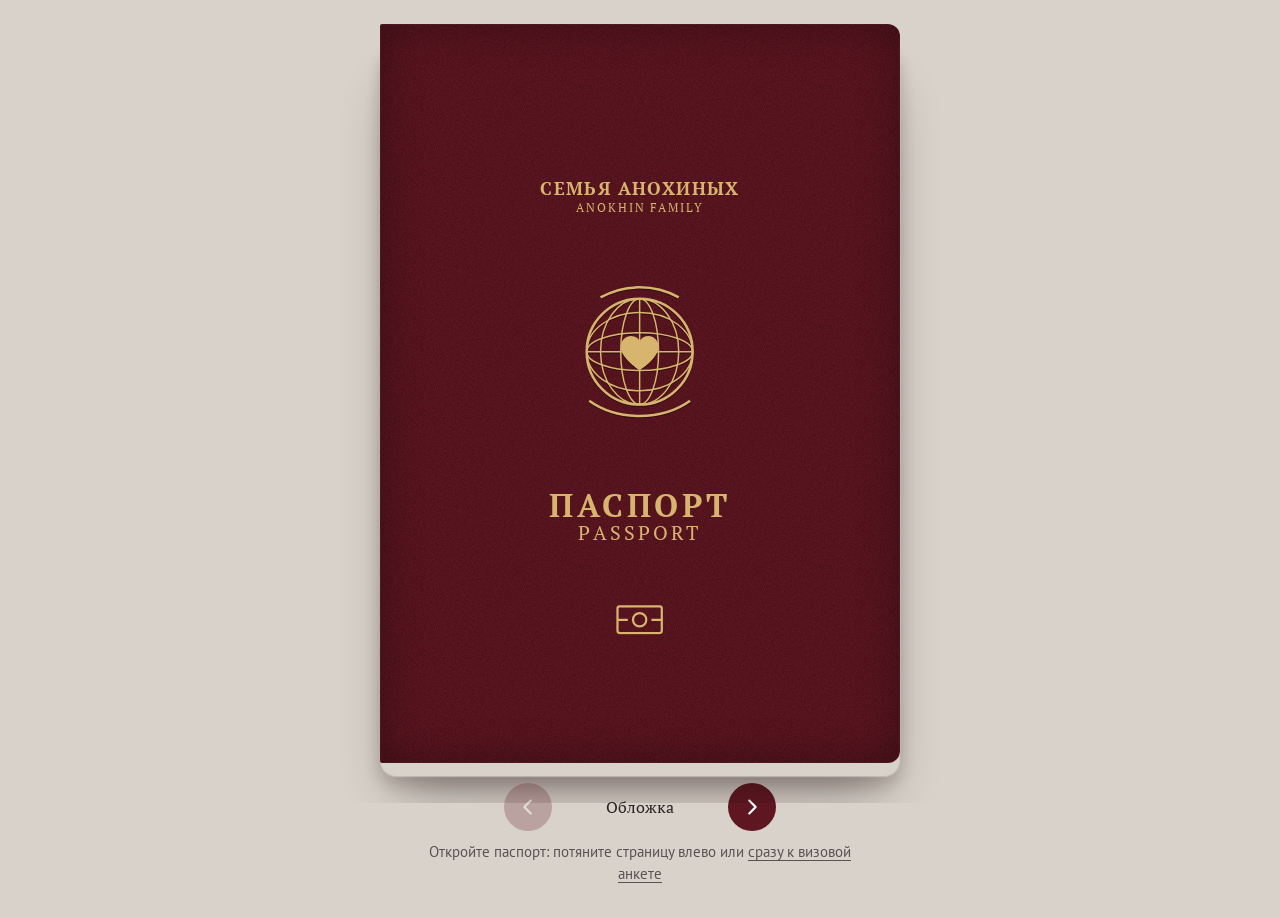
==== commit 543769e5: "Turn the site into a page-turning Russian passport The invitation is now a burgundy international pa" ====
--- a/index.html
+++ b/index.html
@@ -4,332 +4,358 @@
     <meta charset="UTF-8">
     <meta name="viewport" content="width=device-width, initial-scale=1, viewport-fit=cover">
     <title>Никита и Ольга, свадьба 13 июня 2027</title>
-    <meta name="description" content="Паспорт семьи Анохиных: приглашение на свадьбу Никиты и Ольги. 13 июня 2027, Грин Хаус, Дмитровский округ.">
-    <meta name="theme-color" content="#2c3620">
+    <meta name="description" content="Паспорт семьи Анохиных: приглашение на свадьбу Никиты и Ольги 13 июня 2027 в Грин Хаусе.">
+    <meta name="theme-color" content="#d8d2ca">
     <meta property="og:type" content="website">
     <meta property="og:title" content="Никита и Ольга: паспорт семьи Анохиных">
-    <meta property="og:description" content="13 июня 2027, Грин Хаус. Приглашаем вас в первое путешествие нашей семьи.">
+    <meta property="og:description" content="13 июня 2027, Грин Хаус. Откройте паспорт и получите визу на наш праздник.">
     <link rel="icon" type="image/svg+xml" href="favicon.svg">
     <link rel="preconnect" href="https://fonts.googleapis.com">
     <link rel="preconnect" href="https://fonts.gstatic.com" crossorigin>
-    <link href="https://fonts.googleapis.com/css2?family=Playfair+Display:ital,wght@0,400;0,500;1,400&family=Jost:wght@400;500&display=swap" rel="stylesheet">
+    <link href="https://fonts.googleapis.com/css2?family=PT+Mono&family=PT+Sans:ital,wght@0,400;0,700;1,400&family=PT+Serif:ital,wght@0,400;0,700;1,400&display=swap" rel="stylesheet">
     <link rel="stylesheet" href="css/style.css">
     <script>document.documentElement.classList.add('js');</script>
-    <script src="js/themes.js"></script>
 </head>
 <body>
     <svg width="0" height="0" class="sprite" aria-hidden="true">
+        <defs>
+            <!-- Неровный оттиск штампа: край «плывёт», краска ложится пятнами -->
+            <filter id="ink" x="-10%" y="-10%" width="120%" height="120%">
+                <feTurbulence type="fractalNoise" baseFrequency="0.9" numOctaves="2" seed="7" result="noise"/>
+                <feDisplacementMap in="SourceGraphic" in2="noise" scale="2.2" xChannelSelector="R" yChannelSelector="G" result="rough"/>
+                <feTurbulence type="fractalNoise" baseFrequency="0.35" numOctaves="2" seed="3" result="blots"/>
+                <feColorMatrix in="blots" type="matrix" values="0 0 0 0 0  0 0 0 0 0  0 0 0 0 0  0 0 0 -2.4 2.1" result="mask"/>
+                <feComposite in="rough" in2="mask" operator="in"/>
+            </filter>
+        </defs>
         <symbol id="i-plane" viewBox="0 0 24 24">
             <path d="M21 16v-2l-8-5V3.5a1.5 1.5 0 0 0-3 0V9l-8 5v2l8-2.5V19l-2 1.5V22l3.5-1 3.5 1v-1.5L13 19v-5.5l8 2.5z"/>
         </symbol>
-        <!-- Герб на обложке паспорта: глобус с сердцем -->
+        <!-- Герб семьи: глобус с сердцем вместо государственного -->
         <symbol id="i-emblem" viewBox="0 0 240 240">
-            <circle cx="120" cy="120" r="84" fill="none" stroke="currentColor" stroke-width="2"/>
-            <g fill="none" stroke="currentColor" stroke-width="1" opacity=".55">
-                <ellipse cx="120" cy="120" rx="84" ry="28"/>
-                <ellipse cx="120" cy="120" rx="84" ry="60"/>
-                <ellipse cx="120" cy="120" rx="28" ry="84"/>
-                <ellipse cx="120" cy="120" rx="60" ry="84"/>
+            <circle cx="120" cy="120" r="84" fill="none" stroke="currentColor" stroke-width="4"/>
+            <g fill="none" stroke="currentColor" stroke-width="2.4">
+                <ellipse cx="120" cy="120" rx="84" ry="30"/>
+                <ellipse cx="120" cy="120" rx="84" ry="62"/>
+                <ellipse cx="120" cy="120" rx="30" ry="84"/>
+                <ellipse cx="120" cy="120" rx="62" ry="84"/>
                 <path d="M36 120h168M120 36v168"/>
             </g>
-            <path fill="currentColor" d="M120 146c-2-2-26-17-26-33 0-9 7-15 14-15 5 0 9 3 12 7 3-4 7-7 12-7 7 0 14 6 14 15 0 16-24 31-26 33z"/>
+            <path fill="currentColor" d="M120 150c-2-2-30-19-30-38 0-10 8-17 16-17 6 0 11 3 14 8 3-5 8-8 14-8 8 0 16 7 16 17 0 19-28 36-30 38z"/>
+            <path fill="none" stroke="currentColor" stroke-width="4" d="M40 198c22 16 50 24 80 24s58-8 80-24M58 34c18-10 39-16 62-16s44 6 62 16"/>
+        </symbol>
+        <symbol id="i-chip" viewBox="0 0 64 40">
+            <rect x="2" y="2" width="60" height="36" rx="3" fill="none" stroke="currentColor" stroke-width="3"/>
+            <circle cx="32" cy="20" r="9" fill="none" stroke="currentColor" stroke-width="3"/>
+            <path d="M2 20h14M48 20h14" stroke="currentColor" stroke-width="3"/>
         </symbol>
     </svg>
 
-    <nav class="theme-switch" aria-label="Цветовая тема">
-        <button class="theme-switch__toggle" type="button" id="themeToggle" aria-expanded="false" aria-controls="themePanel" aria-label="Выбрать цвета оформления">
-            <span></span><span></span><span></span>
-        </button>
-        <div class="theme-switch__panel" id="themePanel" hidden>
-            <p class="theme-switch__title">Цвета оформления</p>
-            <div id="themeOptions"></div>
-        </div>
-    </nav>
-
-    <!-- Первый экран: обложка паспорта над небом. При прокрутке она уменьшается в уголок -->
-    <header class="hero" id="top">
-        <img class="hero__bg" src="assets/hero-sky.jpg" alt="" width="1600" height="1000">
-        <div class="hero__stage">
-            <div class="passport" id="passport">
-                <h1 class="passport__title">
-                    <span>Никита</span>
-                    <span>и</span>
-                    <span>Ольга</span>
-                </h1>
-                <svg class="passport__emblem globe" viewBox="0 0 240 240" aria-hidden="true">
-                    <use href="#i-emblem"/>
-                    <path id="orbit" d="M14 132a106 34 -14 1 0 212 -52a106 34 -14 1 0 -212 52" fill="none" stroke="currentColor" stroke-width="1" stroke-dasharray="3 5" opacity=".7"/>
-                    <g fill="currentColor">
-                        <!-- Иконка смотрит носом вверх, а rotate="auto" направляет по движению ось X — поворачиваем на 90° -->
-                        <use href="#i-plane" width="18" height="18" x="-9" y="-9" transform="rotate(90)"/>
-                        <animateMotion dur="16s" repeatCount="indefinite" rotate="auto">
-                            <mpath href="#orbit"/>
-                        </animateMotion>
-                    </g>
-                </svg>
-                <div class="passport__facts">
-                    <p>Свадьба 13 июня 2027</p>
-                    <p>Сбор гостей в 14:00</p>
-                    <p>Грин Хаус, Дмитровский округ</p>
-                </div>
-                <p class="passport__note">Мы женимся и зовём вас в первое путешествие нашей семьи.</p>
-                <div class="passport__foot">
-                    <span class="passport__issuer">Паспорт семьи Анохиных</span>
-                    <a class="btn btn--accent" href="#rsvp">Получить визу</a>
-                    <a class="passport__link" href="#program">Программа</a>
-                </div>
+    <main class="desk">
+        <h1 class="sr-only">Никита и Ольга: приглашение на свадьбу 13 июня 2027, Грин Хаус</h1>
+
+        <div class="stage" id="stage">
+            <div class="book" id="book" aria-roledescription="паспорт">
+
+                <!-- Лист 1: обложка и форзац -->
+                <div class="leaf" data-leaf="0">
+                    <section class="face face--front cover" data-face="0" aria-label="Обложка">
+                        <p class="cover__top">Семья Анохиных<br><span>Anokhin family</span></p>
+                        <svg class="cover__emblem" viewBox="0 0 240 240" aria-hidden="true"><use href="#i-emblem"/></svg>
+                        <p class="cover__title">Паспорт<br><span>Passport</span></p>
+                        <svg class="cover__chip" viewBox="0 0 64 40" aria-hidden="true"><use href="#i-chip"/></svg>
+                        <span class="shade" aria-hidden="true"></span>
+                    </section>
+                    <section class="face face--back endpaper" data-face="1" aria-labelledby="t1">
+                        <div class="page">
+                            <h2 class="page__title" id="t1">Владельцу паспорта</h2>
+                            <p>Этот паспорт выдан вам, чтобы 13 июня 2027 года вы отправились вместе с нами в главное путешествие нашей жизни.</p>
+                            <p>Листайте страницы пальцем или стрелками. На последних страницах вас ждёт визовая анкета.</p>
+                            <p class="endpaper__valid">Действителен: 13.06.2027<br>Пункт назначения: Грин Хаус</p>
+                            <span class="page__num">1</span>
+                        </div>
+                        <span class="shade" aria-hidden="true"></span>
+                    </section>
+                </div>
+
+                <!-- Лист 2: страница данных и приглашение -->
+                <div class="leaf" data-leaf="1">
+                    <section class="face face--front paper paper--rose" data-face="2" aria-labelledby="t2">
+                        <div class="page datapage">
+                            <h2 class="datapage__head" id="t2">Паспорт <span>Passport</span></h2>
+                            <div class="datapage__body">
+                                <figure class="datapage__photo">
+                                    <img src="assets/couple.jpg" alt="Никита и Ольга" width="2000" height="1333">
+                                </figure>
+                                <dl class="fields">
+                                    <div><dt>Тип / Type</dt><dd>P</dd></div>
+                                    <div><dt>Код / Code</dt><dd>LOVE</dd></div>
+                                    <div class="fields__wide"><dt>Фамилия / Surname</dt><dd>Анохины<br><i>Anokhiny</i></dd></div>
+                                    <div class="fields__wide"><dt>Имена / Given names</dt><dd>Никита и Ольга<br><i>Nikita &amp; Olga</i></dd></div>
+                                    <div><dt>Дата вылета</dt><dd>13.06.2027</dd></div>
+                                    <div><dt>Сбор гостей</dt><dd>14:00</dd></div>
+                                    <div class="fields__wide"><dt>Место / Place</dt><dd>Грин Хаус, Подмосковье</dd></div>
+                                    <div><dt>Срок действия</dt><dd>Навсегда</dd></div>
+                                    <div><dt>Подпись</dt><dd class="fields__sign">Н. и О. Анохины</dd></div>
+                                </dl>
+                            </div>
+                            <p class="mrz" aria-hidden="true">P&lt;LOVANOKHINY&lt;&lt;NIKITA&lt;&lt;OLGA&lt;&lt;&lt;&lt;&lt;&lt;&lt;&lt;&lt;&lt;&lt;&lt;&lt;&lt;&lt;&lt;<br>NO13062027LOVE2706131GREENHOUSE&lt;&lt;&lt;&lt;&lt;&lt;&lt;&lt;&lt;2</p>
+                        </div>
+                        <span class="shade" aria-hidden="true"></span>
+                    </section>
+                    <section class="face face--back paper paper--rose" data-face="3" aria-labelledby="t3">
+                        <div class="page">
+                            <div class="faint" data-stamps="0" aria-hidden="true"></div>
+                            <h2 class="page__title" id="t3">Мы женимся</h2>
+                            <p>Дорогие друзья! 13 июня 2027 года мы отправляемся в главное путешествие нашей жизни и очень хотим, чтобы вы были рядом.</p>
+                            <p>Мы много путешествовали вдвоём: тусклые штампы на страницах — города, где мы уже побывали. Яркие — то, что ждёт нас вместе с вами.</p>
+                            <p class="page__sign">Никита и Ольга</p>
+                            <span class="page__num">3</span>
+                        </div>
+                        <span class="shade" aria-hidden="true"></span>
+                    </section>
+                </div>
+
+                <!-- Лист 3: программа дня штампами -->
+                <div class="leaf" data-leaf="2">
+                    <section class="face face--front paper paper--green" data-face="4" aria-labelledby="t4">
+                        <div class="page">
+                            <div class="faint" data-stamps="1" aria-hidden="true"></div>
+                            <h2 class="page__title" id="t4">Отметки о вылете</h2>
+                            <p class="page__lead">Программа 13 июня, время московское</p>
+                            <ol class="stamps">
+                                <li class="stamp stamp--rect ink-violet" style="--r:-6deg">
+                                    <span class="stamp__top">Грин Хаус · 13.06.27</span>
+                                    <time class="stamp__time">14:00</time>
+                                    <strong class="stamp__name">Регистрация</strong>
+                                    <span class="stamp__note">сбор гостей, фуршет</span>
+                                </li>
+                                <li class="stamp stamp--round ink-red" style="--r:8deg">
+                                    <span class="stamp__top">Взлёт</span>
+                                    <time class="stamp__time">15:00</time>
+                                    <span class="stamp__note">церемония, поздравления, общие фото</span>
+                                </li>
+                                <li class="stamp stamp--oval ink-green" style="--r:-3deg">
+                                    <time class="stamp__time">16:00</time>
+                                    <strong class="stamp__name">Бортовое питание</strong>
+                                    <span class="stamp__note">начало банкета</span>
+                                </li>
+                            </ol>
+                            <span class="page__num">4</span>
+                        </div>
+                        <span class="shade" aria-hidden="true"></span>
+                    </section>
+                    <section class="face face--back paper paper--green" data-face="5" aria-labelledby="t5">
+                        <div class="page">
+                            <div class="faint" data-stamps="2" aria-hidden="true"></div>
+                            <h2 class="page__title" id="t5">Вечерний рейс</h2>
+                            <ol class="stamps">
+                                <li class="stamp stamp--round ink-blue" style="--r:-9deg">
+                                    <span class="stamp__top">20:30 – 21:00</span>
+                                    <strong class="stamp__name">Сладкая турбулентность</strong>
+                                    <span class="stamp__note">вынос торта</span>
+                                </li>
+                                <li class="stamp stamp--rect ink-red" style="--r:5deg">
+                                    <span class="stamp__top">Танцы на высоте</span>
+                                    <time class="stamp__time">21:00</time>
+                                    <span class="stamp__note">до 22:00 диджей и танцпол</span>
+                                </li>
+                                <li class="stamp stamp--rect ink-black" style="--r:-4deg">
+                                    <span class="stamp__top">Посадка · Arrival</span>
+                                    <time class="stamp__time">22:30</time>
+                                    <span class="stamp__note">до 23:00 сборы домой под звёздами</span>
+                                </li>
+                            </ol>
+                            <span class="page__num">5</span>
+                        </div>
+                        <span class="shade" aria-hidden="true"></span>
+                    </section>
+                </div>
+
+                <!-- Лист 4: виза места и форма экипажа -->
+                <div class="leaf" data-leaf="3">
+                    <section class="face face--front paper paper--blue" data-face="6" aria-labelledby="t6">
+                        <div class="page">
+                            <h2 class="sr-only" id="t6">Виза: Грин Хаус</h2>
+                            <div class="visa-sticker">
+                                <p class="visa-sticker__head">Виза <span>Visa</span></p>
+                                <dl class="fields fields--visa">
+                                    <div class="fields__wide"><dt>Пункт назначения</dt><dd>Грин Хаус</dd></div>
+                                    <div class="fields__wide"><dt>Адрес</dt><dd class="fields__address">Московская обл., Дмитровский муниципальный округ, территориальное управление № 3</dd></div>
+                                    <div><dt>Въезд</dt><dd>13.06.2027</dd></div>
+                                    <div><dt>Время</dt><dd>14:00</dd></div>
+                                    <div><dt>Тип визы</dt><dd>Свадебная</dd></div>
+                                    <div><dt>Въездов</dt><dd>1</dd></div>
+                                    <div class="fields__wide"><dt>Координаты</dt><dd>56.193607, 37.285189</dd></div>
+                                </dl>
+                                <p class="mrz mrz--small" aria-hidden="true">V&lt;LOVGREENHOUSE&lt;&lt;13062027&lt;&lt;&lt;&lt;&lt;&lt;&lt;&lt;</p>
+                            </div>
+                            <div class="actions">
+                                <a class="btn" href="https://yandex.ru/maps/?pt=37.285189,56.193607&amp;z=15&amp;l=map" target="_blank" rel="noopener">Яндекс Карты</a>
+                                <a class="btn" href="https://www.google.com/maps/search/?api=1&amp;query=56.193607,37.285189" target="_blank" rel="noopener">Google Maps</a>
+                            </div>
+                            <div class="stamp stamp--round stamp--small ink-red visa-stamp" style="--r:-14deg" aria-hidden="true">
+                                <span class="stamp__top">Въезд</span>
+                                <strong class="stamp__name">Разрешён</strong>
+                            </div>
+                            <span class="page__num">6</span>
+                        </div>
+                        <span class="shade" aria-hidden="true"></span>
+                    </section>
+                    <section class="face face--back paper paper--blue" data-face="7" aria-labelledby="t7">
+                        <div class="page">
+                            <div class="faint" data-stamps="3" aria-hidden="true"></div>
+                            <h2 class="page__title" id="t7">Форма экипажа</h2>
+                            <p>Лёгкий романтичный стиль в оттенках нашего праздника. Подробный дресс-код появится здесь чуть позже.</p>
+                            <ul class="palette" aria-label="Палитра праздника">
+                                <li><span style="--c:#6d1f2c"></span>бордо</li>
+                                <li><span style="--c:#c99a94"></span>пудра</li>
+                                <li><span style="--c:#e3cfaa"></span>шампань</li>
+                                <li><span style="--c:#f1ebe0"></span>айвори</li>
+                                <li><span style="--c:#3b3a3c"></span>графит</li>
+                            </ul>
+                            <h3 class="page__sub">Подарки</h3>
+                            <p>Самым главным подарком для нас будет ваше хорошее настроение.</p>
+                            <span class="page__num">7</span>
+                        </div>
+                        <span class="shade" aria-hidden="true"></span>
+                    </section>
+                </div>
+
+                <!-- Лист 5: визовая анкета и отсчёт -->
+                <div class="leaf" data-leaf="4">
+                    <section class="face face--front paper paper--rose" data-face="8" id="rsvp" aria-labelledby="t8">
+                        <div class="page page--form">
+                            <h2 class="page__title" id="t8">Визовая анкета</h2>
+                            <div class="visa" aria-hidden="true">
+                                <span class="visa__label">Виза выдаётся</span>
+                                <span class="visa__name" id="visaName">Ваше имя</span>
+                            </div>
+                            <form class="rsvp" id="rsvpForm" novalidate>
+                                <label class="field">
+                                    <span>Имя и фамилия</span>
+                                    <input id="rsvpName" name="name" type="text" autocomplete="name" maxlength="120" required>
+                                </label>
+
+                                <fieldset class="group">
+                                    <legend>Вы будете с нами?</legend>
+                                    <div class="choices">
+                                        <label class="choice"><input type="radio" name="attendance" value="yes" required><span>Буду</span></label>
+                                        <label class="choice"><input type="radio" name="attendance" value="no"><span>Не смогу</span></label>
+                                    </div>
+                                </fieldset>
+
+                                <div class="rsvp__attending" id="rsvpAttending">
+                                    <label class="field">
+                                        <span>Кто летит с вами</span>
+                                        <input id="rsvpCompanions" name="companions" type="text" maxlength="300" placeholder="Имена спутников">
+                                    </label>
+                                    <fieldset class="group">
+                                        <legend>Напитки на борту</legend>
+                                        <div class="choices">
+                                            <label class="choice"><input type="checkbox" name="drinks" value="champagne"><span>Шампанское</span></label>
+                                            <label class="choice"><input type="checkbox" name="drinks" value="white"><span>Белое вино</span></label>
+                                            <label class="choice"><input type="checkbox" name="drinks" value="red"><span>Красное вино</span></label>
+                                            <label class="choice"><input type="checkbox" name="drinks" value="strong"><span>Крепкое</span></label>
+                                            <label class="choice"><input type="checkbox" name="drinks" value="soft"><span>Без алкоголя</span></label>
+                                        </div>
+                                    </fieldset>
+                                </div>
+
+                                <label class="field">
+                                    <span>Телефон, по желанию</span>
+                                    <input id="rsvpPhone" name="phone" type="tel" autocomplete="tel" inputmode="tel" maxlength="32" placeholder="+7 (___) ___-__-__">
+                                </label>
+                                <label class="field">
+                                    <span>Пожелания</span>
+                                    <textarea id="rsvpComment" name="comment" rows="2" maxlength="1000" placeholder="Аллергии, вопросы"></textarea>
+                                </label>
+
+                                <div class="rsvp__trap" aria-hidden="true">
+                                    <label>Не заполняйте это поле <input type="text" name="website" tabindex="-1" autocomplete="off"></label>
+                                </div>
+
+                                <p class="rsvp__error" id="rsvpError" role="alert" hidden></p>
+                                <button class="btn btn--ink" type="submit" id="rsvpSubmit">Получить визу</button>
+                            </form>
+
+                            <div class="rsvp-done" id="rsvpDone" hidden tabindex="-1">
+                                <p class="rsvp-done__title" id="rsvpDoneTitle"></p>
+                                <p class="rsvp-done__text" id="rsvpDoneText"></p>
+                                <div class="visa-sticker visa-sticker--guest" id="rsvpPass" hidden>
+                                    <p class="visa-sticker__head">Виза <span>Visa</span></p>
+                                    <dl class="fields fields--visa">
+                                        <div class="fields__wide"><dt>Пассажир</dt><dd id="rsvpPassName"></dd></div>
+                                        <div><dt>Рейс</dt><dd>NO-1306</dd></div>
+                                        <div><dt>Въезд</dt><dd>13.06.2027</dd></div>
+                                    </dl>
+                                    <div class="stamp stamp--round stamp--small ink-violet visa-stamp is-stamped" style="--r:12deg" aria-hidden="true">
+                                        <span class="stamp__top">Въезд</span>
+                                        <strong class="stamp__name">Разрешён</strong>
+                                    </div>
+                                </div>
+                                <button class="btn" type="button" id="rsvpAgain">Заполнить ещё раз</button>
+                            </div>
+                            <span class="page__num">8</span>
+                        </div>
+                        <span class="shade" aria-hidden="true"></span>
+                    </section>
+                    <section class="face face--back paper paper--rose" data-face="9" aria-labelledby="t9">
+                        <div class="page">
+                            <div class="faint" data-stamps="4" aria-hidden="true"></div>
+                            <h2 class="page__title" id="t9">До вылета</h2>
+                            <div class="countdown" id="countdown" role="timer" aria-live="off">
+                                <div><span class="countdown__num" data-unit="days">0</span><span class="countdown__label" data-label="days">дней</span></div>
+                                <div><span class="countdown__num" data-unit="hours">0</span><span class="countdown__label" data-label="hours">часов</span></div>
+                                <div><span class="countdown__num" data-unit="minutes">0</span><span class="countdown__label" data-label="minutes">минут</span></div>
+                                <div><span class="countdown__num" data-unit="seconds">0</span><span class="countdown__label" data-label="seconds">секунд</span></div>
+                            </div>
+                            <p class="countdown__done" id="countdownDone" hidden>Мы уже в полёте!</p>
+                            <p>Сохраните дату, чтобы ничего не планировать на этот день.</p>
+                            <a class="btn btn--ink" href="wedding.ics" download>Добавить в календарь</a>
+                            <span class="page__num">9</span>
+                        </div>
+                        <span class="shade" aria-hidden="true"></span>
+                    </section>
+                </div>
+
+                <!-- Лист 6: прощальная страница и задняя обложка -->
+                <div class="leaf" data-leaf="5">
+                    <section class="face face--front endpaper" data-face="10" aria-labelledby="t10">
+                        <div class="page">
+                            <div class="faint" data-stamps="5" aria-hidden="true"></div>
+                            <h2 class="page__title" id="t10">До встречи 13 июня</h2>
+                            <p>Спасибо, что вы с нами в этом путешествии. Будем счастливы видеть вас в Грин Хаусе.</p>
+                            <p class="page__sign">Никита и Ольга</p>
+                            <button class="btn" type="button" data-goto="0">Закрыть паспорт</button>
+                            <span class="page__num">10</span>
+                        </div>
+                        <span class="shade" aria-hidden="true"></span>
+                    </section>
+                    <section class="face face--back cover cover--back" data-face="11" aria-label="Задняя обложка">
+                        <svg class="cover__emblem cover__emblem--small" viewBox="0 0 240 240" aria-hidden="true"><use href="#i-emblem"/></svg>
+                        <p class="cover__imprint">Никита и Ольга · 13.06.2027</p>
+                        <span class="shade" aria-hidden="true"></span>
+                    </section>
+                </div>
+
             </div>
         </div>
-    </header>
-
-    <main>
-
-        <!-- Страница данных: кто, когда, где -->
-        <section class="intro" aria-labelledby="introTitle">
-            <div class="intro__top">
-                <h2 class="intro__title reveal" id="introTitle">Мы женимся</h2>
-                <p class="intro__note reveal">Дорогие друзья, этим летом мы отправляемся в главное путешествие нашей жизни и очень хотим, чтобы вы были рядом.</p>
-            </div>
-            <div class="intro__bottom">
-                <dl class="facts">
-                    <div class="reveal">
-                        <dt>13.06.2027</dt>
-                        <dd>Воскресенье, день вылета</dd>
-                    </div>
-                    <div class="reveal">
-                        <dt>14:00</dt>
-                        <dd>Сбор гостей и фуршет</dd>
-                    </div>
-                    <div class="reveal">
-                        <dt>Грин Хаус</dt>
-                        <dd>Дмитровский округ, Подмосковье</dd>
-                    </div>
-                    <div class="reveal">
-                        <dt>NO-1306</dt>
-                        <dd>Рейс Москва → Навсегда</dd>
-                    </div>
-                </dl>
-                <svg class="intro__stamp reveal" viewBox="0 0 200 200" role="img" aria-label="Штамп: Грин Хаус, 13.06.2027">
-                    <defs><path id="introArc" d="M100 100m-76 0a76 76 0 1 1 152 0a76 76 0 1 1 -152 0"/></defs>
-                    <circle cx="100" cy="100" r="94"/>
-                    <circle cx="100" cy="100" r="58"/>
-                    <text class="intro__stamp-ring"><textPath href="#introArc">ГРИН ХАУС · ДМИТРОВСКИЙ ОКРУГ · ВЫЛЕТ ·</textPath></text>
-                    <text class="intro__stamp-date" x="100" y="96" text-anchor="middle">13.06</text>
-                    <text class="intro__stamp-year" x="100" y="124" text-anchor="middle">2027</text>
-                </svg>
-                <figure class="intro__photo reveal">
-                    <img src="assets/couple.jpg" alt="Никита и Ольга" width="2000" height="1333" loading="lazy">
-                </figure>
-            </div>
-        </section>
-
-        <!-- Программа дня -->
-        <section class="program" id="program" aria-labelledby="programTitle">
-            <div class="program__column">
-                <h2 class="program__word reveal" id="programTitle">Рейс</h2>
-                <p class="program__lead reveal">Программа дня, время московское</p>
-                <div class="program__list">
-                    <details class="leg reveal" open>
-                        <summary><time>14:00</time><span>Регистрация на рейс</span></summary>
-                        <p>Сбор гостей и фуршет. Приезжайте чуть заранее, чтобы спокойно осмотреться.</p>
-                    </details>
-                    <details class="leg reveal">
-                        <summary><time>15:00</time><span>Взлёт</span></summary>
-                        <p>Свадебная церемония, поздравления и общие фото с гостями.</p>
-                    </details>
-                    <details class="leg reveal">
-                        <summary><time>16:00</time><span>Бортовое питание</span></summary>
-                        <p>Начало банкета.</p>
-                    </details>
-                    <details class="leg reveal">
-                        <summary><time>20:30</time><span>Сладкая турбулентность</span></summary>
-                        <p>С 20:30 до 21:00 выносим свадебный торт.</p>
-                    </details>
-                    <details class="leg reveal">
-                        <summary><time>21:00</time><span>Танцы на высоте</span></summary>
-                        <p>С 21:00 до 22:00 играет диджей, танцпол открыт.</p>
-                    </details>
-                    <details class="leg reveal">
-                        <summary><time>22:30</time><span>Посадка</span></summary>
-                        <p>С 22:30 до 23:00 сборы домой под звёздами.</p>
-                    </details>
-                </div>
-            </div>
-        </section>
-
-        <!-- Место и ручная кладь: фото на всю ширину и листки с практической информацией -->
-        <section class="place" aria-labelledby="placeTitle">
-            <img class="place__bg" src="assets/olgovo.jpg" alt="Пруд в усадьбе Ольгово, Дмитровский округ" width="1280" height="853" loading="lazy">
-            <div class="place__text reveal">
-                <h2 id="placeTitle">Пункт назначения</h2>
-                <p>Грин Хаус в Дмитровском округе Подмосковья. На фото соседняя усадьба Ольгово, тёзка невесты.</p>
-            </div>
-            <div class="slips" aria-label="Что нужно знать перед вылетом">
-                <article class="slip">
-                    <h3>Адрес</h3>
-                    <p>Грин Хаус. Московская область, Дмитровский муниципальный округ, территориальное управление № 3</p>
-                </article>
-                <article class="slip">
-                    <h3>Как найти</h3>
-                    <p>56.193607, 37.285189</p>
-                    <p><a href="https://yandex.ru/maps/?pt=37.285189,56.193607&amp;z=15&amp;l=map" target="_blank" rel="noopener">Яндекс Карты</a><br><a href="https://www.google.com/maps/search/?api=1&amp;query=56.193607,37.285189" target="_blank" rel="noopener">Google Maps</a></p>
-                </article>
-                <article class="slip">
-                    <h3>Посадка</h3>
-                    <p>Сбор гостей в 14:00, церемония в 15:00. Рейс NO-1306 ждать не будет.</p>
-                </article>
-                <article class="slip">
-                    <h3>Форма экипажа</h3>
-                    <p>Лёгкий романтичный стиль в оттенках праздника. Подробный дресс-код появится здесь.</p>
-                    <ul class="palette" id="palette" aria-label="Палитра праздника">
-                        <li><span class="palette__swatch" style="--c:#38424a"></span><span>графит</span></li>
-                        <li><span class="palette__swatch" style="--c:#a6b3bc"></span><span>сланец</span></li>
-                        <li><span class="palette__swatch" style="--c:#b7c8be"></span><span>шалфей</span></li>
-                        <li><span class="palette__swatch" style="--c:#d6c4b8"></span><span>пудра</span></li>
-                        <li><span class="palette__swatch" style="--c:#2c3620"></span><span>олива</span></li>
-                    </ul>
-                </article>
-                <article class="slip">
-                    <h3>Подарки</h3>
-                    <p>Самым главным подарком для нас будет ваше хорошее настроение.</p>
-                </article>
-                <article class="slip">
-                    <h3>Посадочный</h3>
-                    <p>13.06.2027<br>Москва → Навсегда<br>Класс: первый</p>
-                </article>
-            </div>
-        </section>
-
-        <!-- Анкета как отрывной купон визы -->
-        <section class="rsvp-section" id="rsvp" aria-labelledby="rsvpTitle">
-            <div class="coupon reveal">
-                <div class="coupon__left">
-                    <h2 id="rsvpTitle">Ваша виза</h2>
-                    <p>Заполните анкету, и мы вклеим визу на наш праздник в ваш паспорт. Ответ сразу придёт нам.</p>
-                    <div class="visa" aria-hidden="true">
-                        <svg class="visa__ring" viewBox="0 0 200 200">
-                            <defs><path id="visaArc" d="M100 100m-78 0a78 78 0 1 1 156 0a78 78 0 1 1 -156 0"/></defs>
-                            <circle cx="100" cy="100" r="94"/>
-                            <circle cx="100" cy="100" r="62"/>
-                            <text><textPath href="#visaArc">ВЪЕЗД РАЗРЕШЁН · ГРИН ХАУС · 13.06.2027 ·</textPath></text>
-                        </svg>
-                        <span class="visa__name" id="visaName">Ваше имя</span>
-                    </div>
-                </div>
-                <div class="coupon__right">
-                    <form class="rsvp" id="rsvpForm" novalidate>
-                        <label class="sr-only" for="rsvpName">Имя и фамилия</label>
-                        <input class="field" id="rsvpName" name="name" type="text" autocomplete="name" maxlength="120" placeholder="Имя и фамилия" required>
-
-                        <fieldset class="group">
-                            <legend>Вы будете с нами?</legend>
-                            <div class="choices">
-                                <label class="choice"><input type="radio" name="attendance" value="yes" required><span>С радостью буду</span></label>
-                                <label class="choice"><input type="radio" name="attendance" value="no"><span>К сожалению, не смогу</span></label>
-                            </div>
-                        </fieldset>
-
-                        <div class="rsvp__attending" id="rsvpAttending">
-                            <label class="sr-only" for="rsvpCompanions">Кто летит с вами</label>
-                            <input class="field" id="rsvpCompanions" name="companions" type="text" maxlength="300" placeholder="Кто летит с вами">
-
-                            <fieldset class="group">
-                                <legend>Напитки на борту</legend>
-                                <div class="choices">
-                                    <label class="choice"><input type="checkbox" name="drinks" value="champagne"><span>Шампанское</span></label>
-                                    <label class="choice"><input type="checkbox" name="drinks" value="white"><span>Белое вино</span></label>
-                                    <label class="choice"><input type="checkbox" name="drinks" value="red"><span>Красное вино</span></label>
-                                    <label class="choice"><input type="checkbox" name="drinks" value="strong"><span>Крепкое</span></label>
-                                    <label class="choice"><input type="checkbox" name="drinks" value="soft"><span>Без алкоголя</span></label>
-                                </div>
-                            </fieldset>
-                        </div>
-
-                        <label class="sr-only" for="rsvpPhone">Телефон, по желанию</label>
-                        <input class="field" id="rsvpPhone" name="phone" type="tel" autocomplete="tel" inputmode="tel" maxlength="32" placeholder="Телефон, по желанию">
-
-                        <label class="sr-only" for="rsvpComment">Пожелания</label>
-                        <textarea class="field" id="rsvpComment" name="comment" rows="3" maxlength="1000" placeholder="Аллергии, пожелания, вопросы"></textarea>
-
-                        <div class="rsvp__trap" aria-hidden="true">
-                            <label>Не заполняйте это поле <input type="text" name="website" tabindex="-1" autocomplete="off"></label>
-                        </div>
-
-                        <p class="rsvp__error" id="rsvpError" role="alert" hidden></p>
-                        <button class="submit" type="submit" id="rsvpSubmit">Поставить визу</button>
-                    </form>
-
-                    <div class="rsvp-done" id="rsvpDone" hidden tabindex="-1">
-                        <p class="rsvp-done__title" id="rsvpDoneTitle"></p>
-                        <p class="rsvp-done__text" id="rsvpDoneText"></p>
-                        <dl class="mini-pass" id="rsvpPass" hidden>
-                            <div><dt>Пассажир</dt><dd id="rsvpPassName"></dd></div>
-                            <div><dt>Рейс</dt><dd>NO-1306</dd></div>
-                            <div><dt>Дата</dt><dd>13.06.2027</dd></div>
-                            <div><dt>Посадка</dt><dd>14:00</dd></div>
-                        </dl>
-                        <button class="submit" type="button" id="rsvpAgain">Заполнить ещё раз</button>
-                    </div>
-                </div>
-            </div>
-        </section>
-
-        <!-- Карточка-ответ: отсчёт и календарь -->
-        <section class="reply" aria-labelledby="replyTitle">
-            <div class="reply__count reveal">
-                <p class="reply__label">До вылета осталось</p>
-                <div class="countdown" id="countdown" role="timer" aria-live="off">
-                    <div><span class="countdown__num" data-unit="days">0</span><span class="countdown__label" data-label="days">дней</span></div>
-                    <div><span class="countdown__num" data-unit="hours">0</span><span class="countdown__label" data-label="hours">часов</span></div>
-                    <div><span class="countdown__num" data-unit="minutes">0</span><span class="countdown__label" data-label="minutes">минут</span></div>
-                    <div><span class="countdown__num" data-unit="seconds">0</span><span class="countdown__label" data-label="seconds">секунд</span></div>
-                </div>
-                <p class="countdown__done" id="countdownDone" hidden>Мы уже в полёте!</p>
-            </div>
-            <div class="reply__card reveal">
-                <img src="assets/wing.jpg" alt="Крыло самолёта над облаками" width="1024" height="768" loading="lazy">
-                <h2 id="replyTitle">Ждём вас на борту</h2>
-                <p>13 июня 2027, сбор гостей в 14:00. Сохраните дату, чтобы ничего не планировать на этот день.</p>
-                <a class="submit" href="wedding.ics" download>Добавить в календарь</a>
-            </div>
-        </section>
-
+
+        <nav class="controls" aria-label="Листать паспорт">
+            <button class="controls__btn" type="button" id="prevPage" aria-label="Предыдущая страница">
+                <svg viewBox="0 0 24 24" aria-hidden="true"><path d="M15 5l-7 7 7 7"/></svg>
+            </button>
+            <p class="controls__status" id="pageStatus" aria-live="polite">Обложка</p>
+            <button class="controls__btn" type="button" id="nextPage" aria-label="Следующая страница">
+                <svg viewBox="0 0 24 24" aria-hidden="true"><path d="M9 5l7 7-7 7"/></svg>
+            </button>
+        </nav>
+        <p class="hint" id="hint">Откройте паспорт: потяните страницу влево или <a href="#rsvp" data-goto="8">сразу к визовой анкете</a></p>
     </main>
 
-    <!-- Оборот паспорта -->
-    <footer class="back" aria-labelledby="backTitle">
-        <div class="back__panel">
-            <div class="back__message">
-                <h2 id="backTitle">До встречи 13 июня</h2>
-                <p>Спасибо, что вы с нами в этом путешествии. Будем счастливы видеть вас в Грин Хаусе.</p>
-                <p class="back__sign">Никита и Ольга</p>
-                <img class="back__stamp" src="assets/couple.jpg" alt="" width="2000" height="1333" loading="lazy">
-            </div>
-            <div class="back__address">
-                <div class="back__map">
-                    <iframe
-                        src="https://yandex.ru/map-widget/v1/?ll=37.285189%2C56.193607&amp;z=13&amp;pt=37.285189%2C56.193607%2Cpm2dgm"
-                        title="Грин Хаус на карте"
-                        loading="lazy"
-                        allowfullscreen></iframe>
-                </div>
-                <ul>
-                    <li>Грин Хаус, Дмитровский округ</li>
-                    <li>56.193607, 37.285189</li>
-                    <li><a href="https://yandex.ru/maps/?pt=37.285189,56.193607&amp;z=15&amp;l=map" target="_blank" rel="noopener">Открыть в Яндекс Картах</a></li>
-                    <li><a href="https://www.google.com/maps/search/?api=1&amp;query=56.193607,37.285189" target="_blank" rel="noopener">Открыть в Google Maps</a></li>
-                </ul>
-            </div>
-            <p class="back__imprint">
-                Фото: небо, Paul Green, Unsplash;
-                <a href="https://www.flickr.com/photos/21063397@N00/986293551" target="_blank" rel="noopener">«Over the Pacific»</a>, Swami Stream, <a href="https://creativecommons.org/licenses/by/2.0/" target="_blank" rel="noopener">CC BY 2.0</a>;
-                <a href="https://commons.wikimedia.org/w/index.php?curid=21544545" target="_blank" rel="noopener">«Пруд в усадьбе Ольгово»</a>, Julevnochka, <a href="https://creativecommons.org/licenses/by-sa/3.0/" target="_blank" rel="noopener">CC BY-SA 3.0</a>.
-                Фотографии обрезаны по кадру.
-            </p>
-        </div>
-    </footer>
-
     <script src="js/config.js"></script>
+    <script src="js/book.js" defer></script>
     <script src="js/main.js" defer></script>
     <script src="js/rsvp.js" defer></script>
 </body>
--- a/css/style.css
+++ b/css/style.css
@@ -1,420 +1,478 @@
-/* Паспорт семьи Анохиных. Цвета задаёт js/themes.js, здесь — значения темы по умолчанию */
+/* Паспорт семьи Анохиных: бордовый загранпаспорт, который листается */
 :root {
-    --bg: #a6b3bc;
-    --paper: #ecebe7;
-    --ink: #1c1c1c;
-    --muted: #38424a;
-    --accent: #2c3620;
-    --accent-ink: #e3e2da;
-    --field-2: #b7c8be;
-    --field-3: #d6c4b8;
-
-    --font-display: 'Playfair Display', 'Times New Roman', serif;
-    --font-body: 'Jost', -apple-system, BlinkMacSystemFont, 'Segoe UI', sans-serif;
-
-    --step-small: clamp(0.8125rem, 0.79rem + 0.1vw, 0.875rem);
-    --step-body: clamp(1.0625rem, 1rem + 0.25vw, 1.1875rem);
-    --step-lead: clamp(1.25rem, 1.1rem + 0.7vw, 1.625rem);
-    --step-head: clamp(2rem, 1.3rem + 3.2vw, 4rem);
-    --step-display: clamp(2.75rem, 1.2rem + 5vw, 4.75rem);
-
-    --margin: clamp(16px, 4vw, 48px);
-    --gap: 24px;
-    --section: clamp(96px, 12vw, 180px);
+    --desk: #d8d2ca;
+    --desk-ink: #2b2324;
+    --cover: #5e1621;
+    --cover-dark: #3f0d15;
+    --gold: #d8b56e;
+    --gold-soft: #b8975a;
+    --ink: #262022;
+    --muted: #5c5052;
+    --red: #a8202d;
+
+    --ink-violet: #4a2c8c;
+    --ink-red: #b02a37;
+    --ink-green: #1f6b47;
+    --ink-blue: #23449c;
+    --ink-black: #2a2526;
+
+    --serif: 'PT Serif', Georgia, serif;
+    --sans: 'PT Sans', -apple-system, 'Segoe UI', sans-serif;
+    --mono: 'PT Mono', 'Courier New', monospace;
+
+    --ease-out: cubic-bezier(0.23, 1, 0.32, 1);
+
+    --pw: 340px;
+    --ph: 483px;
 }
 
 *, *::before, *::after { box-sizing: border-box; }
 * { margin: 0; padding: 0; }
 
-html {
-    -webkit-text-size-adjust: 100%;
-    scroll-behavior: smooth;
-}
+html { -webkit-text-size-adjust: 100%; }
 
 body {
-    font-family: var(--font-body);
-    font-size: var(--step-body);
-    line-height: 1.6;
-    letter-spacing: 0.01em;
+    min-height: 100svh;
+    font-family: var(--sans);
+    font-size: 16px;
+    line-height: 1.5;
     color: var(--ink);
-    background: var(--bg);
-    font-synthesis: none;
+    background: var(--desk);
     -webkit-font-smoothing: antialiased;
     overflow-x: hidden;
 }
 
-img, svg, iframe { display: block; max-width: 100%; }
+::selection { background: var(--cover); color: #fff; }
+
+img, svg { display: block; max-width: 100%; }
 img { height: auto; }
 a { color: inherit; text-underline-offset: 3px; }
 button, input, textarea { font: inherit; color: inherit; }
-ul, ol { list-style: none; }
+ol, ul { list-style: none; }
 fieldset { border: 0; min-width: 0; }
 [hidden] { display: none !important; }
 
-h1, h2, h3 {
-    font-family: var(--font-display);
-    font-weight: 500;
-    line-height: 0.95;
-    letter-spacing: -0.02em;
-}
-
 .sprite { position: absolute; }
 
 .sr-only {
     position: absolute;
     width: 1px;
-    height: 1px; /* taste-skill-ignore: скрытый текст для экранных дикторов */
+    height: 1px;
     overflow: hidden;
     clip: rect(0 0 0 0);
     white-space: nowrap;
 }
 
-/* Кнопки: прямоугольные, плоские */
-.btn,
-.submit {
+/* ===== Стол и книга ===== */
+.desk {
+    display: flex;
+    flex-direction: column;
+    align-items: center;
+    padding: 24px 16px 32px;
+}
+
+.stage {
+    width: 100%;
+    margin: 0 auto;
+    perspective: 2400px;
+    perspective-origin: 50% 40%;
+    overflow: clip;
+    overflow-clip-margin: 40px;
+    touch-action: pan-y;
+    user-select: none;
+    -webkit-user-select: none;
+}
+
+/* ===== Страницы: общий вид ===== */
+.face {
+    position: relative;
+    overflow: hidden;
+    background-color: #f6f1ec;
+    color: var(--ink);
+    container-type: inline-size;
+}
+
+.page {
+    position: absolute;
+    inset: 0;
+    display: flex;
+    flex-direction: column;
+    gap: max(12px, 3.4cqw);
+    padding: 9cqw 8cqw 12cqw;
+    overflow-y: auto;
+    overscroll-behavior: contain;
+    font-size: max(15px, 4.3cqw);
+    line-height: 1.45;
+    scrollbar-width: thin;
+    scrollbar-color: rgba(94, 22, 33, 0.35) transparent;
+}
+
+.page > * { position: relative; z-index: 1; }
+.page > .faint { position: absolute; z-index: 0; }
+
+.page__title {
+    font-family: var(--serif);
+    font-weight: 700;
+    font-size: max(24px, 8.4cqw);
+    line-height: 1.05;
+    letter-spacing: -0.01em;
+    color: var(--cover);
+}
+
+.page__sub {
+    margin-top: 4px;
+    font-family: var(--serif);
+    font-size: max(18px, 5.6cqw);
+    color: var(--cover);
+}
+
+.page__lead { margin-top: -4px; color: var(--muted); }
+
+.page__sign {
+    font-family: var(--serif);
+    font-style: italic;
+    font-size: max(18px, 5.6cqw);
+}
+
+.page__num {
+    position: absolute !important;
+    bottom: 4cqw;
+    left: 0;
+    right: 0;
+    text-align: center;
+    font-size: 13px;
+    color: var(--muted);
+}
+
+/* Бумага с защитной сеткой разных оттенков, как на страницах загранпаспорта */
+.paper--rose { background: #f7eeec url("../assets/guilloche-rose.svg") 0 0 / 160px 48px; }
+.paper--green { background: #eef4ef url("../assets/guilloche-green.svg") 0 0 / 160px 48px; }
+.paper--blue { background: #eef1f7 url("../assets/guilloche-blue.svg") 0 0 / 160px 48px; }
+.endpaper { background: #f3ede2 url("../assets/guilloche-gold.svg") 0 0 / 160px 48px; }
+
+.endpaper__valid {
+    margin-top: auto;
+    padding-top: 12px;
+    font-family: var(--serif);
+    color: var(--cover);
+}
+
+/* ===== Обложка ===== */
+.cover {
+    display: flex;
+    flex-direction: column;
+    align-items: center;
+    justify-content: space-between;
+    padding: 12cqw 8cqw 10cqw;
+    background: var(--cover) url("../assets/leather.svg") 0 0 / 240px;
+    color: var(--gold);
+    text-align: center;
+    box-shadow: inset 0 0 0 1px rgba(255, 255, 255, 0.04), inset 0 0 40px rgba(0, 0, 0, 0.35);
+}
+
+.cover__top {
+    font-family: var(--serif);
+    font-weight: 700;
+    font-size: max(16px, 5.6cqw);
+    letter-spacing: 0.08em;
+    line-height: 1.25;
+    text-transform: uppercase;
+}
+
+.cover__top span,
+.cover__title span {
+    display: block;
+    font-weight: 400;
+    font-size: max(12px, 0.62em);
+    letter-spacing: 0.16em;
+}
+
+.cover__emblem {
+    width: 48cqw;
+    color: var(--gold);
+    filter: drop-shadow(0 1px 0 rgba(0, 0, 0, 0.45));
+}
+
+.cover__title {
+    font-family: var(--serif);
+    font-weight: 700;
+    font-size: max(26px, 10cqw);
+    letter-spacing: 0.12em;
+    line-height: 1.1;
+    text-transform: uppercase;
+}
+
+.cover__chip { width: 15cqw; color: var(--gold); }
+
+.cover--back { justify-content: center; gap: 6cqw; }
+.cover__emblem--small { width: 24cqw; opacity: 0.85; }
+.cover__imprint { font-family: var(--serif); font-size: max(14px, 4cqw); letter-spacing: 0.02em; }
+
+/* ===== Страница данных ===== */
+.datapage { gap: max(10px, 3cqw); }
+
+.datapage__head {
+    font-family: var(--sans);
+    font-weight: 700;
+    font-size: max(15px, 4.6cqw);
+    letter-spacing: 0.12em;
+    text-transform: uppercase;
+    color: var(--red);
+}
+
+.datapage__head span { font-weight: 400; color: var(--muted); }
+
+.datapage__body {
+    display: grid;
+    grid-template-columns: 34% 1fr;
+    gap: 4cqw;
+    align-items: start;
+}
+
+.datapage__photo img {
+    width: 100%;
+    aspect-ratio: 3 / 4;
+    object-fit: cover;
+    object-position: 46% 35%;
+    border-radius: 3px;
+    filter: saturate(0.85) contrast(1.05);
+}
+
+.fields {
+    display: grid;
+    grid-template-columns: 1fr 1fr;
+    gap: max(8px, 2.4cqw) 3cqw;
+}
+
+.fields__wide { grid-column: 1 / -1; }
+
+.fields dt {
+    font-size: 13px;
+    line-height: 1.2;
+    color: var(--muted);
+}
+
+.fields dd {
+    font-family: var(--sans);
+    font-weight: 700;
+    font-size: max(15px, 4.2cqw);
+    line-height: 1.3;
+    text-transform: uppercase;
+}
+
+.fields dd i { font-style: normal; font-weight: 400; color: var(--muted); }
+
+.fields__sign {
+    font-family: var(--serif) !important;
+    font-style: italic;
+    font-weight: 400 !important;
+    text-transform: none !important;
+}
+
+.datapage .fields { grid-column: 2; }
+.datapage__body .fields__wide:first-of-type { margin-top: 0; }
+
+/* Машиночитаемая строка: её моноширинный шрифт — часть настоящего документа */
+/* Строка декоративная (скрыта от экранных дикторов), поэтому может быть мельче основного текста */
+.mrz {
+    margin-top: auto;
+    font-family: var(--mono);
+    font-size: 3.05cqw;
+    line-height: 1.35;
+    letter-spacing: 0;
+    white-space: nowrap;
+    color: var(--ink);
+}
+
+.mrz--small { margin-top: 8px; font-size: 2.9cqw; }
+
+/* ===== Штампы ===== */
+.stamps {
+    display: flex;
+    flex-direction: column;
+    gap: max(6px, 1.6cqw);
+    margin-top: 2px;
+}
+
+.stamp {
+    --r: 0deg;
+    display: flex;
+    flex-direction: column;
+    align-items: center;
+    justify-content: center;
+    gap: 2px;
+    padding: 3.4cqw 5cqw;
+    color: var(--stamp-ink, var(--ink-black));
+    border: 3px solid currentColor;
+    font-family: var(--sans);
+    text-align: center;
+    text-transform: uppercase;
+    transform: rotate(var(--r));
+    filter: url(#ink);
+    mix-blend-mode: multiply;
+    opacity: 0.92;
+}
+
+.ink-violet { --stamp-ink: var(--ink-violet); }
+.ink-red { --stamp-ink: var(--ink-red); }
+.ink-green { --stamp-ink: var(--ink-green); }
+.ink-blue { --stamp-ink: var(--ink-blue); }
+.ink-black { --stamp-ink: var(--ink-black); }
+
+.stamp--rect {
+    border-radius: 8px;
+    outline: 1.5px solid currentColor;
+    outline-offset: -8px;
+    padding: 3.6cqw 6cqw;
+}
+
+.stamp--round {
+    width: 44cqw;
+    aspect-ratio: 1;
+    border-radius: 50%;
+    border-style: double;
+    border-width: 7px;
+    padding: 5cqw;
+}
+
+.stamp--oval {
+    border-radius: 50%;
+    padding: 4.4cqw 9cqw;
+}
+
+.stamps .stamp:nth-child(odd) { align-self: flex-start; }
+.stamps .stamp:nth-child(even) { align-self: flex-end; }
+.stamps .stamp--rect { max-width: 74cqw; }
+
+.stamp__top { font-size: 13px; font-weight: 700; letter-spacing: 0.08em; }
+.stamp__time { font-family: var(--serif); font-weight: 700; font-size: max(28px, 9cqw); line-height: 1; letter-spacing: -0.01em; }
+.stamp__name { font-size: max(15px, 4.4cqw); font-weight: 700; letter-spacing: 0.04em; line-height: 1.15; }
+.stamp__note { font-size: 13px; line-height: 1.25; text-transform: none; font-weight: 700; }
+
+.stamp--small {
+    width: 30cqw;
+    padding: 4cqw;
+    border-width: 5px;
+}
+
+.stamp--small .stamp__name { font-size: 13px; }
+
+/* Штамп «опускается» на страницу, когда её открывают впервые */
+.js .face:not(.is-seen) .stamps .stamp,
+.js .face:not(.is-seen) .visa-stamp { opacity: 0; }
+
+.face.is-seen .stamps .stamp,
+.face.is-seen .visa-stamp,
+.visa-stamp.is-stamped {
+    animation: thump 520ms cubic-bezier(0.16, 1, 0.3, 1) both;
+    animation-delay: calc(var(--i, 0) * 140ms + 200ms);
+}
+
+.stamps .stamp:nth-child(2) { --i: 1; }
+.stamps .stamp:nth-child(3) { --i: 2; }
+
+@keyframes thump {
+    from { opacity: 0; transform: rotate(var(--r)) scale(1.35); }
+    to { opacity: 0.92; transform: rotate(var(--r)) scale(1); }
+}
+
+/* Тусклые штампы: города, где пара уже была */
+.faint {
+    inset: 0;
+    pointer-events: none;
+    overflow: hidden;
+}
+
+.faint .stamp {
+    position: absolute;
+    padding: 2.6cqw 3.6cqw;
+    border-width: 2px;
+    opacity: 0.2;
+    font-size: 13px;
+    white-space: nowrap;
+}
+
+.faint .stamp--round { width: 32cqw; padding: 3cqw; border-width: 4px; }
+.faint .stamp b { font-size: max(14px, 4cqw); letter-spacing: 0.04em; }
+.faint .stamp small { font-size: 13px; letter-spacing: 0.1em; }
+
+/* ===== Виза ===== */
+.visa-sticker {
+    position: relative;
+    padding: 5cqw;
+    border-radius: 6px;
+    background: #e6efe9 url("../assets/guilloche-green.svg") 0 0 / 120px 36px;
+    box-shadow: 0 1px 2px rgba(40, 20, 20, 0.18), 0 6px 18px rgba(40, 20, 20, 0.08);
+}
+
+.visa-sticker__head {
+    margin-bottom: 3cqw;
+    font-weight: 700;
+    font-size: max(17px, 5.4cqw);
+    letter-spacing: 0.14em;
+    text-transform: uppercase;
+    color: var(--red);
+}
+
+.visa-sticker__head span { font-weight: 400; color: var(--muted); }
+
+.fields--visa dd { font-size: max(14px, 3.9cqw); }
+.fields--visa .fields__address { text-transform: none; }
+
+.visa-stamp {
+    position: absolute !important;
+    right: 6cqw;
+    top: 8cqw;
+}
+
+.visa-sticker .visa-stamp { right: -2cqw; bottom: -6cqw; }
+
+.actions {
+    display: flex;
+    flex-wrap: wrap;
+    gap: 8px;
+}
+
+/* ===== Кнопки ===== */
+.btn {
     display: inline-flex;
     align-items: center;
     justify-content: center;
-    min-height: 52px;
-    padding: 12px 28px;
-    border: 0;
-    font-family: var(--font-body);
-    font-size: var(--step-body);
-    font-weight: 500;
+    min-height: 44px;
+    padding: 10px 18px;
+    border: 1.5px solid var(--cover);
+    border-radius: 6px;
+    background: transparent;
+    color: var(--cover);
+    font-weight: 700;
+    font-size: 15px;
     text-decoration: none;
     cursor: pointer;
-    transition: transform 0.2s ease, background-color 0.2s ease, color 0.2s ease;
-}
-
-.btn:active,
-.submit:active { transform: scale(0.98); }
-
-.btn--accent {
-    background: var(--accent-ink);
-    color: var(--accent);
-}
-
-.btn--accent:hover { background: var(--paper); transform: translateY(-2px); }
-.btn:focus-visible { outline: 3px solid var(--accent-ink); outline-offset: 3px; }
-.submit:focus-visible { outline: 3px solid var(--ink); outline-offset: 3px; }
-
-.submit {
-    width: 100%;
-    min-height: 56px;
-    background: var(--ink);
-    color: var(--paper);
-}
-
-.submit:hover { background: var(--accent); }
-.submit[disabled] { opacity: 0.7; cursor: progress; }
-
-/* ===== Первый экран: обложка паспорта над небом ===== */
-.hero {
-    position: relative;
-    height: 190svh;
-    overflow-x: clip;
-}
-
-.hero__stage {
-    position: sticky;
-    top: 0;
-    height: 100svh;
-    overflow: hidden;
-    display: grid;
-    place-items: center;
-    padding: var(--margin);
-}
-
-.hero__bg {
-    position: absolute;
-    inset: 0;
-    width: 100%;
-    height: 100%;
-    object-fit: cover;
-    object-position: 20% 40%;
-    filter: brightness(0.7);
-    animation: sky-drift 40s ease-in-out infinite alternate;
-}
-
-@keyframes sky-drift {
-    from { transform: scale(1.04) translateX(0); }
-    to { transform: scale(1.1) translateX(-2%); }
-}
-
-/* Обложка: заголовок, герб и факты, текст, нижняя строка с действием */
-.passport {
-    position: relative;
-    display: grid;
-    grid-template-columns: 1fr auto;
-    grid-template-rows: auto 1fr auto auto;
-    gap: 28px 40px;
-    width: min(100%, 860px, max(56vw, 640px));
-    min-height: 62svh;
-    padding: 32px;
-    background: var(--accent);
-    color: var(--accent-ink);
-    transform-origin: 0% 100%;
-}
-
-.passport__title {
-    grid-column: 1 / -1;
-    display: flex;
-    justify-content: space-between;
-    gap: 16px;
-    font-size: var(--step-head);
-    text-transform: uppercase;
+    transition: transform 160ms var(--ease-out), background-color 160ms ease;
+}
+
+.btn:active { transform: scale(0.97); }
+.btn:focus-visible { outline: 3px solid var(--cover); outline-offset: 2px; }
+
+.btn--ink {
+    background: var(--cover);
+    color: #fff;
+}
+
+.btn[disabled] { opacity: 0.7; cursor: progress; }
+
+@media (hover: hover) and (pointer: fine) {
+    .btn:hover { background: rgba(94, 22, 33, 0.08); }
+    .btn--ink:hover { background: var(--cover-dark); }
+}
+
+.face > .page > .btn { align-self: flex-start; }
+
+/* ===== Палитра ===== */
+.palette {
+    display: flex;
     flex-wrap: wrap;
-}
-
-.passport__emblem {
-    grid-column: 2;
-    grid-row: 2 / 4;
-    width: clamp(120px, 14vw, 200px);
-    height: auto;
-    align-self: center;
-    color: var(--accent-ink);
-}
-
-.passport__facts {
-    grid-column: 1;
-    grid-row: 2;
-    align-self: end;
-    font-family: var(--font-display);
-    font-size: var(--step-lead);
-    line-height: 1.15;
-}
-
-.passport__note {
-    grid-column: 1;
-    grid-row: 3;
-    max-width: 30ch;
-}
-
-.passport__foot {
-    grid-column: 1 / -1;
-    grid-row: 4;
-    display: grid;
-    grid-template-columns: 1fr auto 1fr;
-    align-items: center;
-    gap: 16px;
-    font-size: var(--step-small);
-}
-
-.passport__link { justify-self: end; }
-
-/* ===== Страница данных ===== */
-.intro {
-    margin: var(--section) var(--margin) 0;
-    padding: clamp(32px, 6vw, 96px) clamp(20px, 5vw, 72px);
-    background: var(--paper);
-}
-
-.intro__top {
-    display: grid;
-    grid-template-columns: repeat(12, 1fr);
-    gap: var(--gap);
-    align-items: end;
-}
-
-.intro__title {
-    grid-column: 1 / 7;
-    font-size: var(--step-display);
-    font-weight: 400;
-}
-
-.intro__note {
-    grid-column: 9 / 13;
-    max-width: 34ch;
-}
-
-.intro__bottom {
-    display: grid;
-    grid-template-columns: repeat(12, 1fr);
-    gap: var(--gap);
-    margin-top: clamp(56px, 8vw, 120px);
-}
-
-.facts {
-    grid-column: 1 / -1;
-    display: flex;
-    justify-content: space-between;
-    flex-wrap: wrap;
-    gap: 32px;
-}
-
-.facts dt {
-    font-family: var(--font-display);
-    font-size: var(--step-head);
-    line-height: 1;
-    letter-spacing: -0.02em;
-}
-
-.facts dd {
-    margin-top: 8px;
-    font-size: var(--step-small);
-    color: var(--muted);
-}
-
-/* Штамп на странице данных — нарисован, но с настоящими датой и местом */
-.intro__stamp {
-    grid-column: 1 / 5;
-    align-self: center;
-    justify-self: center;
-    width: min(100%, 260px);
-    margin-top: 48px;
-    transform: rotate(-10deg);
-    fill: none;
-    stroke: var(--accent);
-    stroke-width: 3;
-}
-
-.intro__stamp text { fill: var(--accent); stroke: none; font-family: var(--font-body); }
-.intro__stamp .intro__stamp-ring { font-size: 13px; letter-spacing: 2px; font-weight: 500; }
-.intro__stamp .intro__stamp-date { font-family: var(--font-display); font-size: 36px; }
-.intro__stamp .intro__stamp-year { font-size: 18px; letter-spacing: 4px; }
-
-.intro__photo {
-    grid-column: 5 / 13;
-    margin-top: 48px;
-}
-
-.intro__photo img {
-    width: 100%;
-    aspect-ratio: 4 / 3;
-    object-fit: cover;
-    object-position: 46% 40%;
-}
-
-/* ===== Программа ===== */
-.program {
-    margin-top: var(--section);
-    padding: var(--section) var(--margin);
-    background: var(--field-2);
-}
-
-.program__column {
-    max-width: 640px;
-    margin: 0 auto;
-    container-type: inline-size;
-}
-
-.program__word {
-    font-size: 40cqw;
-    line-height: 0.8;
-    text-transform: uppercase;
-    text-align: center;
-    letter-spacing: -0.03em;
-}
-
-.program__lead {
-    margin: 24px 0 20px;
-    text-align: center;
-}
-
-.program__list {
-    display: grid;
-    gap: 6px;
-}
-
-.leg {
-    background: color-mix(in srgb, var(--field-2) 82%, var(--ink));
-}
-
-.leg summary {
-    display: grid;
-    grid-template-columns: auto 1fr auto;
-    align-items: center;
-    gap: 18px;
-    min-height: 60px;
-    padding: 0 18px;
-    font-weight: 500;
-    cursor: pointer;
-    list-style: none;
-    transition: background-color 0.2s ease;
-}
-
-.leg summary::-webkit-details-marker { display: none; }
-.leg summary::after { content: '+'; font-size: var(--step-lead); transition: transform 0.25s ease; }
-.leg[open] summary::after { transform: rotate(45deg); }
-.leg summary:hover { background: color-mix(in srgb, var(--field-2) 74%, var(--ink)); }
-.leg summary:focus-visible { outline: 3px solid var(--ink); outline-offset: -3px; }
-
-.leg time {
-    font-family: var(--font-display);
-    font-size: var(--step-lead);
-    font-variant-numeric: tabular-nums lining-nums;
-}
-
-.leg p {
-    padding: 0 18px 20px;
-}
-
-/* ===== Место ===== */
-.place {
-    position: relative;
-    height: 96svh;
-    min-height: 680px;
-    overflow: hidden;
-    color: var(--paper);
-}
-
-.place__bg {
-    position: absolute;
-    inset: 0;
-    width: 100%;
-    height: 100%;
-    object-fit: cover;
-}
-
-/* Подложка только под колонкой текста */
-.place__text {
-    position: relative;
-    max-width: 640px;
-    margin: 12svh 0 0 18%;
-    padding: 28px 32px;
-    background: rgba(20, 22, 20, 0.55);
-}
-
-.place__text h2 { font-size: var(--step-head); }
-.place__text p { margin-top: 16px; font-size: var(--step-lead); line-height: 1.35; }
-
-.slips {
-    position: absolute;
-    left: var(--margin);
-    right: var(--margin);
-    bottom: -40px;
-    display: grid;
-    grid-template-columns: repeat(6, 1fr);
-    gap: 12px;
-    align-items: end;
-}
-
-.slip {
-    padding: 20px 18px 60px;
-    background: var(--paper);
-    color: var(--ink);
-    font-size: var(--step-small);
-}
-
-.slip:nth-child(1) { height: 34svh; }
-.slip:nth-child(2) { height: 42svh; transform: rotate(-1.5deg); }
-.slip:nth-child(3) { height: 28svh; }
-.slip:nth-child(4) { height: 46svh; transform: rotate(1deg); }
-.slip:nth-child(5) { height: 30svh; }
-.slip:nth-child(6) { height: 38svh; transform: rotate(-1deg); }
-
-.slip h3 {
-    margin-bottom: 10px;
-    font-size: var(--step-lead);
-}
-
-.slip p + p { margin-top: 8px; }
-
-.palette {
-    display: flex;
-    flex-wrap: wrap;
-    gap: 8px 10px;
-    margin-top: 14px;
+    gap: 10px 14px;
 }
 
 .palette li {
@@ -422,131 +480,75 @@
     flex-direction: column;
     align-items: center;
     gap: 4px;
-    font-size: var(--step-small);
-}
-
-.palette__swatch {
-    width: 30px;
-    height: 30px;
+    font-size: 13px;
+}
+
+.palette span {
+    width: 11cqw;
+    max-width: 52px;
+    aspect-ratio: 1;
     border-radius: 50%;
     background: var(--c);
-}
-
-/* ===== Анкета: отрывной купон ===== */
-.rsvp-section {
-    padding: var(--section) var(--margin);
-}
-
-.coupon {
-    --notch: 14px;
-    --split: 46%;
-    position: relative;
-    display: grid;
-    grid-template-columns: var(--split) 1fr;
-    max-width: 1180px;
-    margin: 0 auto;
-    background: var(--field-3);
-    -webkit-mask: /* taste-skill-ignore: вырезы купона */
-        radial-gradient(circle var(--notch) at var(--split) 0, #0000 98%, #000) top / 100% 51% no-repeat, /* taste-skill-ignore */
-        radial-gradient(circle var(--notch) at var(--split) 100%, #0000 98%, #000) bottom / 100% 51% no-repeat; /* taste-skill-ignore */
-    mask: /* taste-skill-ignore: вырезы купона */
-        radial-gradient(circle var(--notch) at var(--split) 0, #0000 98%, #000) top / 100% 51% no-repeat, /* taste-skill-ignore */
-        radial-gradient(circle var(--notch) at var(--split) 100%, #0000 98%, #000) bottom / 100% 51% no-repeat; /* taste-skill-ignore */
-}
-
-.coupon__left {
-    display: flex;
-    flex-direction: column;
-    gap: 20px;
-    padding: 48px;
-    border-right: 6px dotted var(--bg);
-}
-
-.coupon__left h2 { font-size: var(--step-head); }
+    box-shadow: inset 0 0 0 1px rgba(0, 0, 0, 0.12);
+}
+
+/* ===== Анкета ===== */
+.page--form { gap: max(10px, 2.6cqw); }
 
 .visa {
-    position: relative;
-    width: min(100%, 300px);
-    margin-top: auto;
-    align-self: center;
-    color: var(--accent);
-    transform: rotate(-8deg);
-}
-
-.visa__ring {
+    display: flex;
+    align-items: baseline;
+    gap: 10px;
+    padding: 2.6cqw 4cqw;
+    border: 2px dashed rgba(94, 22, 33, 0.45);
+    border-radius: 6px;
+}
+
+.visa__label { font-size: 13px; color: var(--muted); white-space: nowrap; }
+
+.visa__name {
+    font-family: var(--serif);
+    font-style: italic;
+    font-size: max(17px, 5cqw);
+    color: var(--cover);
+    overflow-wrap: anywhere;
+}
+
+.rsvp { display: grid; gap: max(10px, 2.6cqw); }
+
+.field { display: grid; gap: 2px; }
+
+.field > span,
+.group legend {
+    font-size: 13px;
+    font-weight: 700;
+    color: var(--muted);
+}
+
+.field input,
+.field textarea {
     width: 100%;
-    fill: none;
-    stroke: currentColor;
-    stroke-width: 3;
-}
-
-.visa__ring text {
-    fill: currentColor;
-    stroke: none;
-    font-family: var(--font-body);
-    font-size: 13px;
-    font-weight: 500;
-    letter-spacing: 2px;
-}
-
-.visa__name {
-    position: absolute;
-    inset: 26%;
-    display: flex;
-    align-items: center;
-    justify-content: center;
-    text-align: center;
-    font-family: var(--font-display);
-    font-style: italic;
-    font-size: var(--step-body);
-    line-height: 1.1;
-    overflow-wrap: break-word;
-}
-
-.visa.is-stamped { animation: stamp 0.45s cubic-bezier(0.2, 1.4, 0.4, 1); }
-
-@keyframes stamp {
-    from { transform: rotate(-8deg) scale(1.35); opacity: 0.2; }
-    to { transform: rotate(-8deg) scale(1); opacity: 1; }
-}
-
-.coupon__right { padding: 48px; }
-
-.rsvp {
-    display: grid;
-    gap: 10px;
-}
-
-.field {
-    width: 100%;
-    min-height: 52px;
-    padding: 12px 16px;
+    min-height: 40px;
+    padding: 6px 2px;
     border: 0;
-    background: color-mix(in srgb, var(--field-3) 45%, var(--paper));
-    color: var(--ink);
-    font-size: var(--step-body);
+    border-bottom: 1.5px solid rgba(38, 32, 34, 0.55);
+    background: transparent;
+    font-size: 16px;
     outline: none;
-    transition: background-color 0.2s ease;
-}
-
-textarea.field { resize: vertical; min-height: 96px; }
-.field::placeholder { color: var(--muted); }
-.field:focus { background: var(--paper); outline: 3px solid var(--ink); outline-offset: -3px; }
-.field[aria-invalid="true"] { outline: 3px solid #8e2c33; outline-offset: -3px; }
-
-.group { margin: 8px 0 4px; }
-
-.group legend {
-    margin-bottom: 8px;
-    font-weight: 500;
-}
-
-.choices {
-    display: flex;
-    flex-wrap: wrap;
-    gap: 6px;
-}
-
+    border-radius: 0;
+    transition: border-color 160ms ease;
+}
+
+.field textarea { resize: none; min-height: 52px; }
+.field input::placeholder,
+.field textarea::placeholder { color: #6f6264; }
+.field input:focus,
+.field textarea:focus { border-bottom-color: var(--cover); box-shadow: 0 1.5px 0 var(--cover); }
+.field input[aria-invalid="true"] { border-bottom-color: var(--red); }
+
+.group legend { margin-bottom: 6px; }
+
+.choices { display: flex; flex-wrap: wrap; gap: 6px; }
 .choice { position: relative; cursor: pointer; }
 
 .choice input {
@@ -556,432 +558,221 @@
 }
 
 .choice span {
-    display: inline-block;
-    padding: 9px 14px;
-    background: color-mix(in srgb, var(--field-3) 80%, var(--ink));
-    transition: background-color 0.2s ease, color 0.2s ease, transform 0.15s ease;
-}
-
-.choice:hover span { background: color-mix(in srgb, var(--field-3) 68%, var(--ink)); }
+    display: inline-flex;
+    align-items: center;
+    gap: 6px;
+    min-height: 36px;
+    padding: 6px 10px;
+    border: 1.5px solid rgba(38, 32, 34, 0.4);
+    border-radius: 6px;
+    font-size: 15px;
+    transition: background-color 160ms ease, color 160ms ease, transform 120ms var(--ease-out);
+}
+
+.choice span::before {
+    content: '';
+    width: 12px;
+    height: 12px;
+    border: 1.5px solid currentColor;
+    border-radius: 2px;
+}
+
+.choice input:checked + span { background: var(--cover); border-color: var(--cover); color: #fff; }
+.choice input:checked + span::before { background: currentColor; box-shadow: inset 0 0 0 2px var(--cover); }
 .choice:active span { transform: scale(0.97); }
-.choice input:checked + span { background: var(--ink); color: var(--paper); }
-.choice input:focus-visible + span { outline: 3px solid var(--ink); outline-offset: 2px; }
-.choices[aria-invalid="true"] .choice span { outline: 3px solid #8e2c33; }
-
-.rsvp__attending { display: grid; gap: 10px; }
+.choice input:focus-visible + span { outline: 3px solid var(--cover); outline-offset: 2px; }
+.choices[aria-invalid="true"] .choice span { border-color: var(--red); }
+
+.rsvp__attending { display: grid; gap: max(10px, 2.6cqw); }
 
 .rsvp__trap {
     position: absolute;
     left: -9999px;
     width: 1px;
-    height: 1px; /* taste-skill-ignore: ловушка для ботов */
+    height: 1px;
     overflow: hidden;
 }
 
 .rsvp__error {
-    padding: 12px 16px;
-    background: var(--paper);
-    color: #8e2c33;
-}
-
-.rsvp .submit { margin-top: 8px; }
-
-.rsvp-done {
-    display: grid;
-    gap: 16px;
-    outline: none;
-}
-
-.rsvp-done__title {
-    font-family: var(--font-display);
-    font-size: var(--step-head);
-    line-height: 1;
-}
-
-.mini-pass {
-    display: grid;
-    grid-template-columns: 1fr 1fr;
-    gap: 14px;
-    padding: 20px;
-    background: var(--paper);
-}
-
-.mini-pass > div:first-child { grid-column: 1 / -1; }
-.mini-pass dt { font-size: var(--step-small); color: var(--muted); }
-.mini-pass dd { font-family: var(--font-display); font-size: var(--step-lead); line-height: 1.15; overflow-wrap: anywhere; }
-
-/* ===== Карточка-ответ ===== */
-.reply {
-    position: relative;
-    display: grid;
-    grid-template-columns: repeat(12, 1fr);
-    gap: var(--gap);
-    align-items: end;
-    min-height: 64svh;
-    padding: 96px var(--margin) 0;
-    background: var(--accent);
-    color: var(--accent-ink);
-    overflow: hidden;
-}
-
-.reply__count {
-    grid-column: 1 / 6;
-    padding-bottom: 64px;
-}
-
-.reply__label { font-size: var(--step-lead); }
-
+    padding: 8px 10px;
+    border-radius: 6px;
+    background: rgba(168, 32, 45, 0.1);
+    color: var(--red);
+    font-size: 15px;
+}
+
+.rsvp .btn--ink { justify-self: stretch; margin-top: 4px; }
+
+.rsvp-done { display: grid; gap: 12px; outline: none; }
+.rsvp-done__title { font-family: var(--serif); font-weight: 700; font-size: max(24px, 8cqw); line-height: 1.05; color: var(--cover); }
+.visa-sticker--guest { margin-bottom: 8px; }
+
+/* ===== Отсчёт ===== */
 .countdown {
     display: grid;
     grid-template-columns: repeat(4, auto);
     justify-content: start;
-    gap: 20px;
-    margin-top: 12px;
+    gap: 5cqw;
 }
 
 .countdown > div { display: flex; flex-direction: column; }
 
 .countdown__num {
-    font-family: var(--font-display);
-    font-size: var(--step-head);
+    font-family: var(--serif);
+    font-weight: 700;
+    font-size: max(30px, 10cqw);
     line-height: 1;
     font-variant-numeric: tabular-nums lining-nums;
-}
-
-.countdown__label { font-size: var(--step-small); }
-.countdown__done { margin-top: 12px; font-family: var(--font-display); font-size: var(--step-head); }
-
-.reply__card {
-    grid-column: 7 / 13;
-    display: flex;
-    flex-direction: column;
+    color: var(--cover);
+}
+
+.countdown__label { font-size: 13px; color: var(--muted); }
+.countdown__done { font-family: var(--serif); font-size: max(22px, 7cqw); color: var(--cover); }
+
+/* ===== Управление ===== */
+.controls {
+    display: flex;
     align-items: center;
-    gap: 18px;
-    margin-bottom: -60px;
-    padding: 48px 48px 108px;
-    background: var(--paper);
-    color: var(--ink);
+    gap: 16px;
+    margin-top: 20px;
+}
+
+.controls__btn {
+    display: grid;
+    place-items: center;
+    width: 48px;
+    height: 48px;
+    border: 0;
+    border-radius: 50%;
+    background: var(--cover);
+    color: #fff;
+    cursor: pointer;
+    transition: transform 140ms var(--ease-out), opacity 160ms ease;
+}
+
+.controls__btn svg {
+    width: 22px;
+    fill: none;
+    stroke: currentColor;
+    stroke-width: 2.4;
+    stroke-linecap: round;
+    stroke-linejoin: round;
+}
+
+.controls__btn:active { transform: scale(0.92); }
+.controls__btn:disabled { opacity: 0.25; cursor: default; }
+.controls__btn:focus-visible { outline: 3px solid var(--cover); outline-offset: 3px; }
+
+.controls__status {
+    min-width: 9em;
     text-align: center;
-    transform: rotate(2deg);
-}
-
-.reply__card img {
-    width: 60%;
-    aspect-ratio: 4 / 3;
-    object-fit: cover;
-}
-
-.reply__card h2 { font-size: var(--step-head); }
-.reply__card p { max-width: 36ch; }
-
-/* ===== Оборот паспорта ===== */
-.back {
-    padding: var(--section) var(--margin) 64px;
-}
-
-.back__panel {
-    display: grid;
-    grid-template-columns: 1fr 1fr;
-    gap: 48px clamp(32px, 6vw, 96px);
-    max-width: 1180px;
-    margin: 0 auto;
-    padding: 96px clamp(24px, 5vw, 72px) 48px;
-    background: var(--paper);
-    -webkit-mask: /* taste-skill-ignore: фигурный верхний край */
-        radial-gradient(circle 50px at 50% 0, #0000 98%, #000) 50% 0 / 100px 100% repeat-x; /* taste-skill-ignore */
-    mask: /* taste-skill-ignore: фигурный верхний край */
-        radial-gradient(circle 50px at 50% 0, #0000 98%, #000) 50% 0 / 100px 100% repeat-x; /* taste-skill-ignore */
-}
-
-.back__message h2 { font-size: var(--step-head); margin-bottom: 20px; }
-.back__message p + p { margin-top: 12px; }
-.back__sign { font-family: var(--font-display); font-style: italic; font-size: var(--step-lead); }
-
-.back__address {
+    font-family: var(--serif);
+    font-size: 16px;
+    color: var(--desk-ink);
+    font-variant-numeric: tabular-nums;
+}
+
+.hint {
+    max-width: 30em;
+    margin-top: 10px;
+    text-align: center;
+    font-size: 15px;
+    color: var(--muted);
+    transition: opacity 300ms ease;
+}
+
+.hint.is-gone { opacity: 0; pointer-events: none; }
+
+/* ===== Режим книги (только с JavaScript) ===== */
+.js .book {
     position: relative;
-    display: grid;
-    gap: 16px;
-}
-
-.back__map iframe {
-    width: 100%;
-    aspect-ratio: 4 / 3;
-    border: 0;
-    background: var(--field-2);
-}
-
-.back__address ul {
-    display: grid;
-    gap: 12px;
-    font-size: var(--step-lead);
-    line-height: 1.25;
-}
-
-/* Марка: фото пары, вклеенное под подписью */
-.back__stamp {
-    width: 150px;
-    margin-top: 32px;
-    aspect-ratio: 3 / 4;
-    object-fit: cover;
-    object-position: 46% 40%;
-    outline: 6px solid var(--paper);
-    outline-offset: -6px;
-    transform: rotate(-4deg);
-}
-
-.back__imprint {
-    grid-column: 1 / -1;
-    text-align: center;
-    font-size: var(--step-small);
-    color: var(--muted);
-}
-
-/* ===== Переключатель цветовых тем — всплывающее меню ===== */
-/* Не закреплена: при прокрутке уезжает вместе с первым экраном, чтобы не закрывать текст */
-.theme-switch {
-    position: absolute;
-    top: 14px;
-    right: 14px;
-    z-index: 50;
-}
-
-.theme-switch__toggle {
-    display: flex;
-    flex-direction: column;
-    justify-content: center;
-    gap: 4px;
-    width: 46px;
-    height: 46px;
-    padding: 0 13px;
-    border: 0;
-    background: var(--paper);
-    cursor: pointer;
-    transition: transform 0.2s ease;
-}
-
-.theme-switch__toggle:hover { transform: scale(1.06); }
-
-.theme-switch__toggle span {
-    display: block;
-    height: 2px;
-    background: var(--ink);
-    transition: transform 0.25s ease, opacity 0.25s ease;
-}
-
-.theme-switch__toggle[aria-expanded="true"] span:nth-child(1) { transform: translateY(6px) rotate(45deg); }
-.theme-switch__toggle[aria-expanded="true"] span:nth-child(2) { opacity: 0; }
-.theme-switch__toggle[aria-expanded="true"] span:nth-child(3) { transform: translateY(-6px) rotate(-45deg); }
-.theme-switch__toggle:focus-visible { outline: 3px solid var(--ink); outline-offset: 3px; }
-
-.theme-switch__panel {
-    position: absolute;
-    top: 56px;
-    right: 0;
-    width: 270px;
-    padding: 14px;
-    background: var(--paper);
-    color: var(--ink);
-    box-shadow: 0 14px 40px rgba(20, 20, 30, 0.25); /* taste-skill-ignore: всплывающее меню */
-}
-
-.theme-switch__title {
-    margin-bottom: 8px;
-    font-size: var(--step-small);
-    font-weight: 500;
-    color: var(--muted);
-}
-
-.theme-switch__option {
-    display: flex;
-    align-items: center;
-    gap: 10px;
-    width: 100%;
-    padding: 8px;
-    border: 0;
-    background: none;
-    text-align: left;
-    font-size: var(--step-body);
-    cursor: pointer;
-}
-
-.theme-switch__option:hover { background: color-mix(in srgb, var(--paper) 85%, var(--ink)); }
-.theme-switch__option[aria-pressed="true"] { background: var(--ink); color: var(--paper); }
-
-.theme-switch__dots { display: flex; flex-shrink: 0; }
-
-.theme-switch__dots i {
-    width: 16px;
-    height: 16px;
-    margin-right: -4px;
-    border-radius: 50%;
-    border: 2px solid var(--paper);
-    background: var(--c);
-}
-
-.theme-switch__name { margin-left: 6px; }
-
-/* ===== Появление при прокрутке ===== */
-.js .reveal {
+    width: calc(var(--pw) * 2);
+    height: var(--ph);
+    left: 50%;
+    margin-left: calc(var(--pw) * -1);
+    transform-style: preserve-3d;
+    touch-action: pan-y;
+    user-select: none;
+    -webkit-user-select: none;
+    will-change: transform;
+}
+
+.js .leaf {
+    position: absolute;
+    top: 0;
+    left: 50%;
+    width: var(--pw);
+    height: 100%;
+    transform-origin: 0 50%;
+    transform-style: preserve-3d;
+}
+
+.js .face {
+    position: absolute;
+    inset: 0;
+    backface-visibility: hidden;
+    -webkit-backface-visibility: hidden;
+    border-radius: 2px 12px 12px 2px;
+}
+
+.js .face--back {
+    transform: rotateY(180deg);
+    border-radius: 12px 2px 2px 12px;
+}
+
+/* Изгиб у корешка */
+.js .face:not(.cover)::after {
+    content: '';
+    position: absolute;
+    top: 0;
+    bottom: 0;
+    width: 8%;
+    pointer-events: none;
+    z-index: 2;
+}
+
+.js .face--front:not(.cover)::after { left: 0; background: linear-gradient(90deg, rgba(60, 30, 30, 0.16), transparent); }
+.js .face--back:not(.cover)::after { right: 0; background: linear-gradient(270deg, rgba(60, 30, 30, 0.16), transparent); }
+
+/* Тень листа при перевороте — её прозрачность задаёт скрипт */
+.shade {
+    position: absolute;
+    inset: 0;
+    z-index: 3;
+    background: #1c0f10;
     opacity: 0;
-    transform: translateY(24px);
-    transition: opacity 0.8s ease, transform 0.8s cubic-bezier(0.22, 1, 0.36, 1);
-    transition-delay: var(--delay, 0ms);
-}
-
-.js .reveal.is-visible {
-    opacity: 1;
-    transform: none;
-}
-
-.js .reply__card.reveal { transform: translateY(24px) rotate(2deg); }
-.js .reply__card.reveal.is-visible { transform: rotate(2deg); }
-.js .intro__stamp.reveal { transform: rotate(-10deg) scale(1.25); }
-.js .intro__stamp.reveal.is-visible { transform: rotate(-10deg); }
-
-/* ===== Телефон ===== */
-@media (max-width: 760px) {
-    .hero { height: 150svh; }
-    .hero__stage { padding: 16px; }
-
-    .passport {
-        grid-template-columns: 1fr auto;
-        grid-template-rows: auto auto auto auto;
-        width: 100%;
-        min-height: 70svh;
-        gap: 18px;
-        padding: 24px;
-    }
-
-    .passport__title {
-        display: block;
-        grid-column: 1;
-        font-size: 9vw;
-        line-height: 1;
-    }
-
-    .passport__emblem {
-        grid-column: 2;
-        grid-row: 1;
-        width: 96px;
-        align-self: start;
-    }
-
-    .passport__facts { grid-column: 1 / -1; grid-row: 2; }
-    .passport__note { grid-column: 1 / -1; grid-row: 3; }
-
-    .passport__foot {
-        grid-row: 4;
-        grid-template-columns: 1fr 1fr;
-        align-self: end;
-    }
-
-    .passport__foot .btn { grid-column: 1 / -1; grid-row: 1; width: 100%; }
-
-    .intro { margin-top: 64px; }
-
-    .intro__top,
-    .intro__bottom { grid-template-columns: 1fr; }
-
-    .intro__title,
-    .intro__note,
-    .intro__stamp,
-    .intro__photo,
-    .facts { grid-column: 1; }
-
-    .intro__title { font-size: 13vw; }
-    .intro__note { margin-top: 8px; }
-
-    .facts {
-        display: grid;
-        grid-template-columns: 1fr 1fr;
-        row-gap: 32px;
-    }
-
-    .facts dt { font-size: clamp(22px, 6.6vw, 30px); }
-
-    .intro__stamp { width: 180px; margin-top: 32px; }
-    .intro__photo { margin-top: 24px; }
-
-    .program { padding-left: 36px; padding-right: 36px; }
-
-    .place { height: auto; min-height: 0; padding-bottom: 40px; }
-
-    .place__text {
-        margin: 10svh 16px 0;
-        padding: 20px;
-    }
-
-    .place__text p { font-size: var(--step-body); }
-
-    .slips {
-        position: relative;
-        left: auto;
-        right: auto;
-        bottom: auto;
-        grid-template-columns: 1fr 1fr;
-        gap: 10px;
-        margin: 36svh 16px 0;
-    }
-
-    .slip:nth-child(n) { height: auto; padding-bottom: 24px; }
-    .slip:nth-child(4) { grid-column: 1 / -1; }
-
-    .rsvp-section { padding: 96px 16px; }
-
-    .coupon {
-        grid-template-columns: 1fr;
-        -webkit-mask: none;
-        mask: none;
-    }
-
-    .coupon__left {
-        padding: 28px 20px;
-        border-right: 0;
-        border-bottom: 6px dotted var(--bg);
-    }
-
-    .visa { width: 220px; }
-    .coupon__right { padding: 28px 20px; }
-
-    .reply {
-        display: flex;
-        flex-direction: column;
-        align-items: stretch;
-        gap: 40px;
-        padding: 96px 36px 0;
-    }
-
-    .reply__count { padding-bottom: 0; }
-    .countdown { gap: 14px; }
-
-    .reply__card {
-        width: 90%;
-        align-self: center;
-        padding: 28px 22px 92px;
-    }
-
-    .js .reply__card.reveal { transform: translateY(24px) rotate(1deg); }
-    .js .reply__card.reveal.is-visible,
-    .reply__card { transform: rotate(1deg); }
-
-    .back { padding: 96px 16px 40px; }
-
-    .back__panel {
-        grid-template-columns: 1fr;
-        padding: 72px 20px 40px;
-        -webkit-mask-size: 60px 100%; /* taste-skill-ignore */
-        mask-size: 60px 100%; /* taste-skill-ignore */
-    }
-
-    .back__stamp { width: 96px; margin-top: 24px; }
-}
+    pointer-events: none;
+}
+
+/* Толщина и тень книги на столе */
+.js .book::before {
+    content: '';
+    position: absolute;
+    top: 3%;
+    bottom: -2%;
+    left: var(--shadow-left, 50%);
+    right: var(--shadow-right, 0);
+    border-radius: 16px;
+    box-shadow: 0 30px 50px -18px rgba(40, 20, 20, 0.45), 0 8px 18px rgba(40, 20, 20, 0.2);
+    transform: translateZ(-2px);
+    pointer-events: none;
+}
+
+.js .page input,
+.js .page textarea,
+.js .page a,
+.js .page button,
+.js .page label { user-select: text; -webkit-user-select: text; }
+
+/* ===== Без JavaScript: страницы идут друг за другом ===== */
+html:not(.js) .book { display: grid; gap: 16px; max-width: 420px; margin: 0 auto; }
+html:not(.js) .face { border-radius: 12px; min-height: 560px; }
+html:not(.js) .controls,
+html:not(.js) .hint { display: none; }
 
 @media (prefers-reduced-motion: reduce) {
-    html { scroll-behavior: auto; }
-    .hero__bg { animation: none; }
-    .passport { transform: none !important; }
-    .js .reveal { opacity: 1; transition: none; }
-    .js .reveal:not(.reply__card):not(.intro__stamp) { transform: none; }
-    .js .intro__stamp.reveal { transform: rotate(-10deg); }
-    .btn, .submit, .choice span, .theme-switch__toggle, .leg summary::after { transition: none; }
-}
+    .face.is-seen .stamps .stamp,
+    .face.is-seen .visa-stamp,
+    .visa-stamp.is-stamped { animation: none; opacity: 0.92; }
+    .btn, .choice span, .controls__btn { transition: none; }
+}
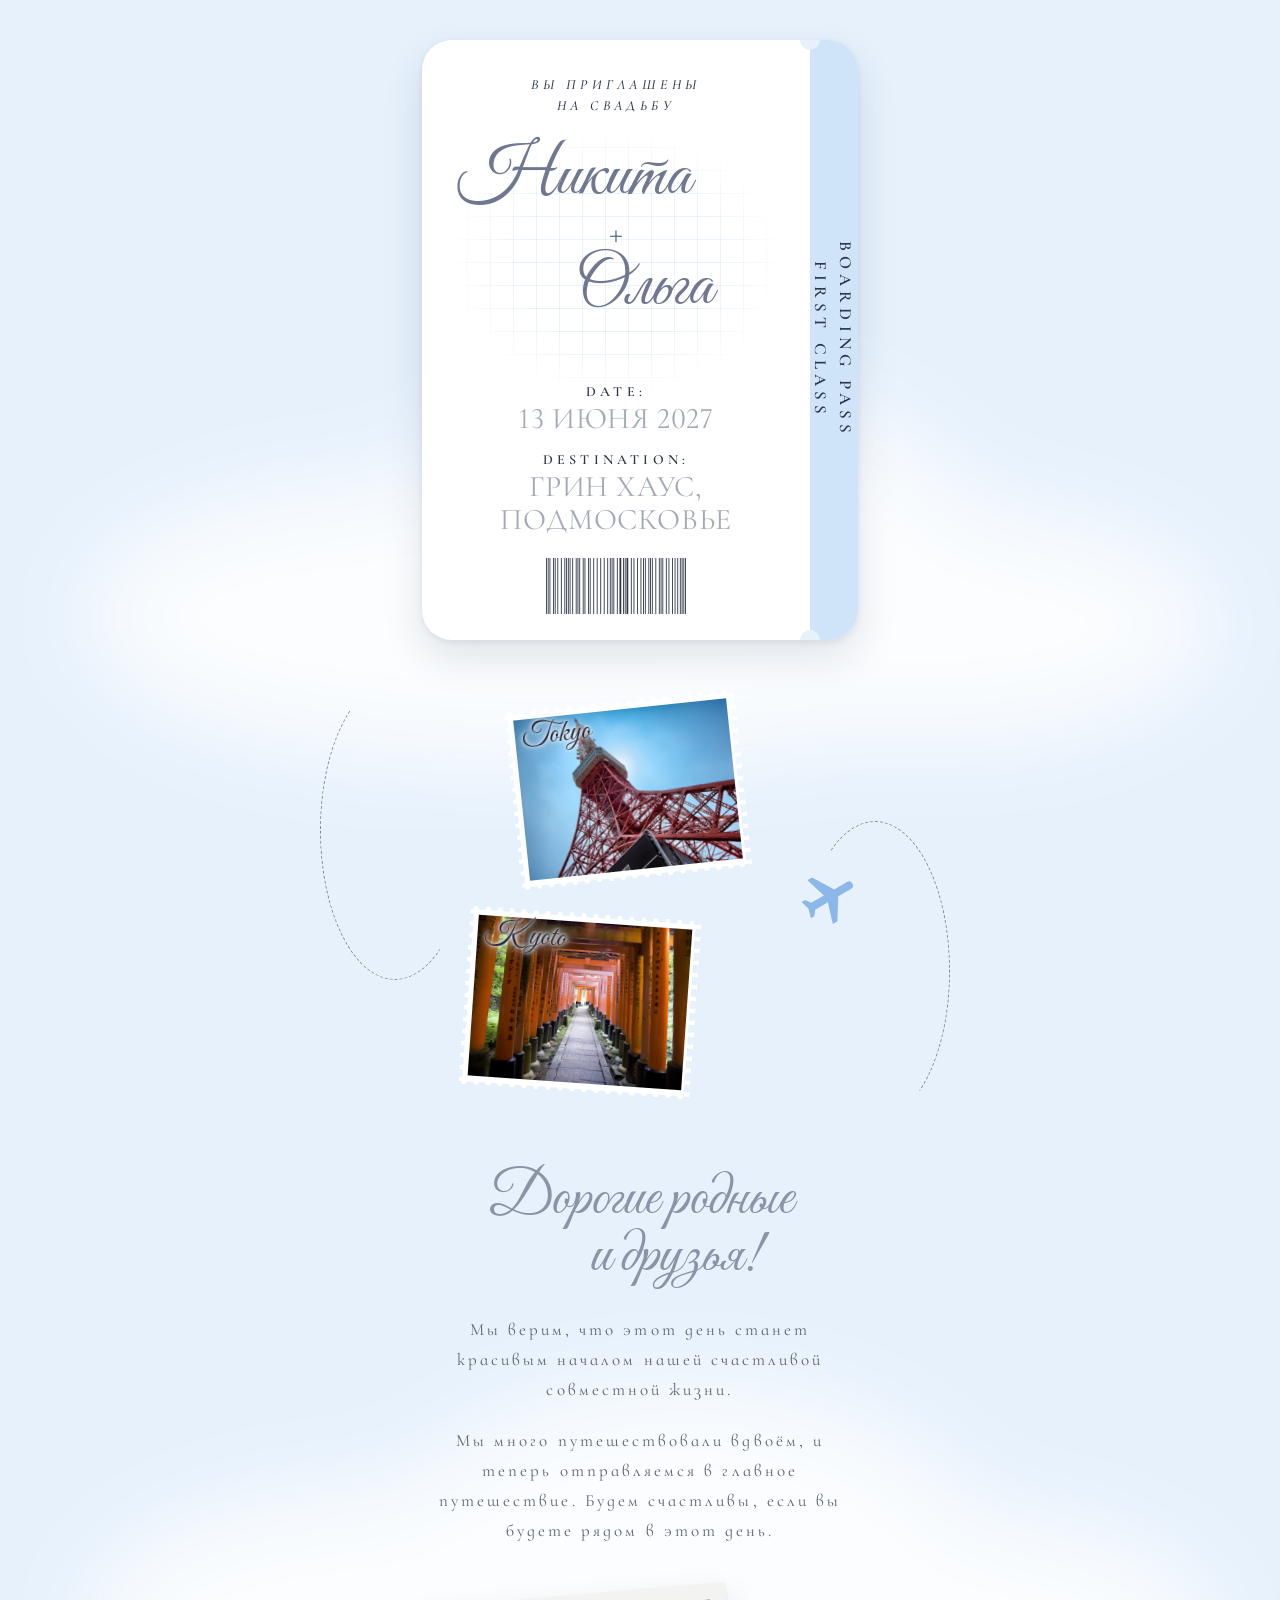
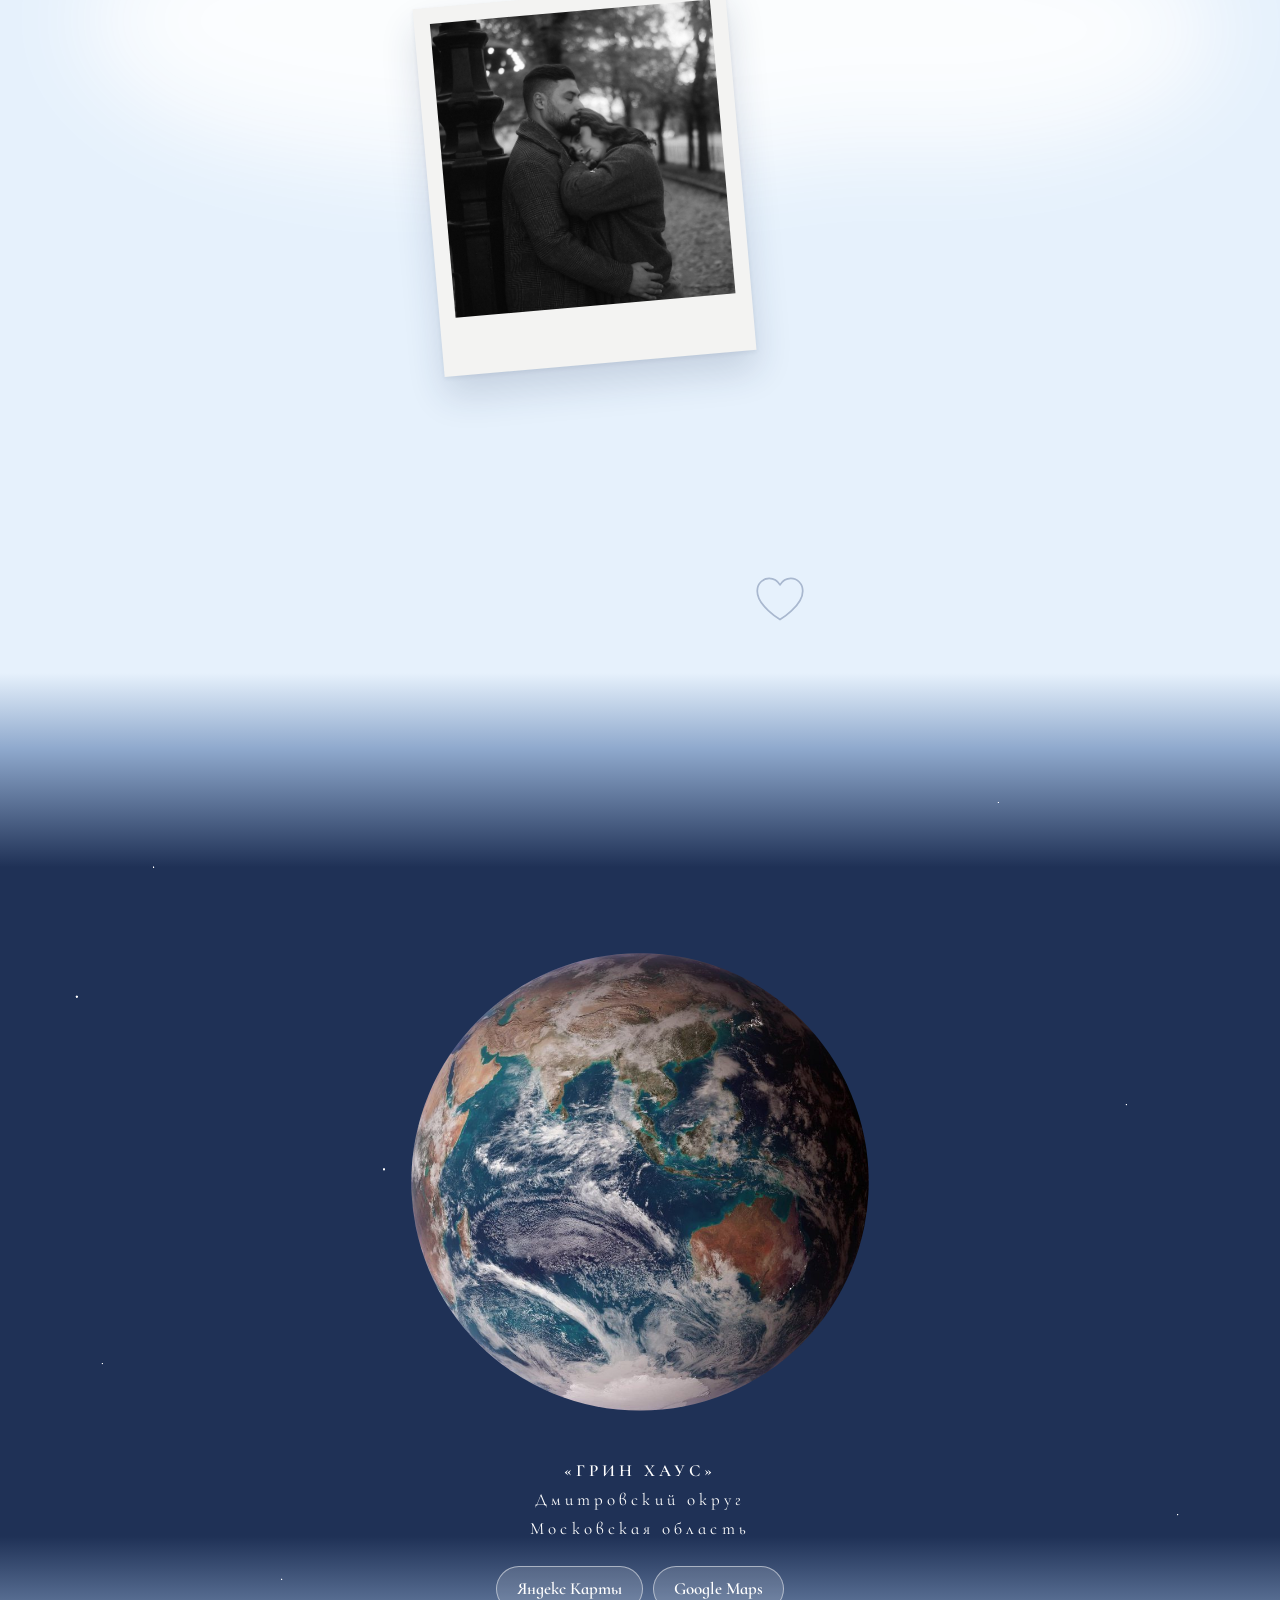
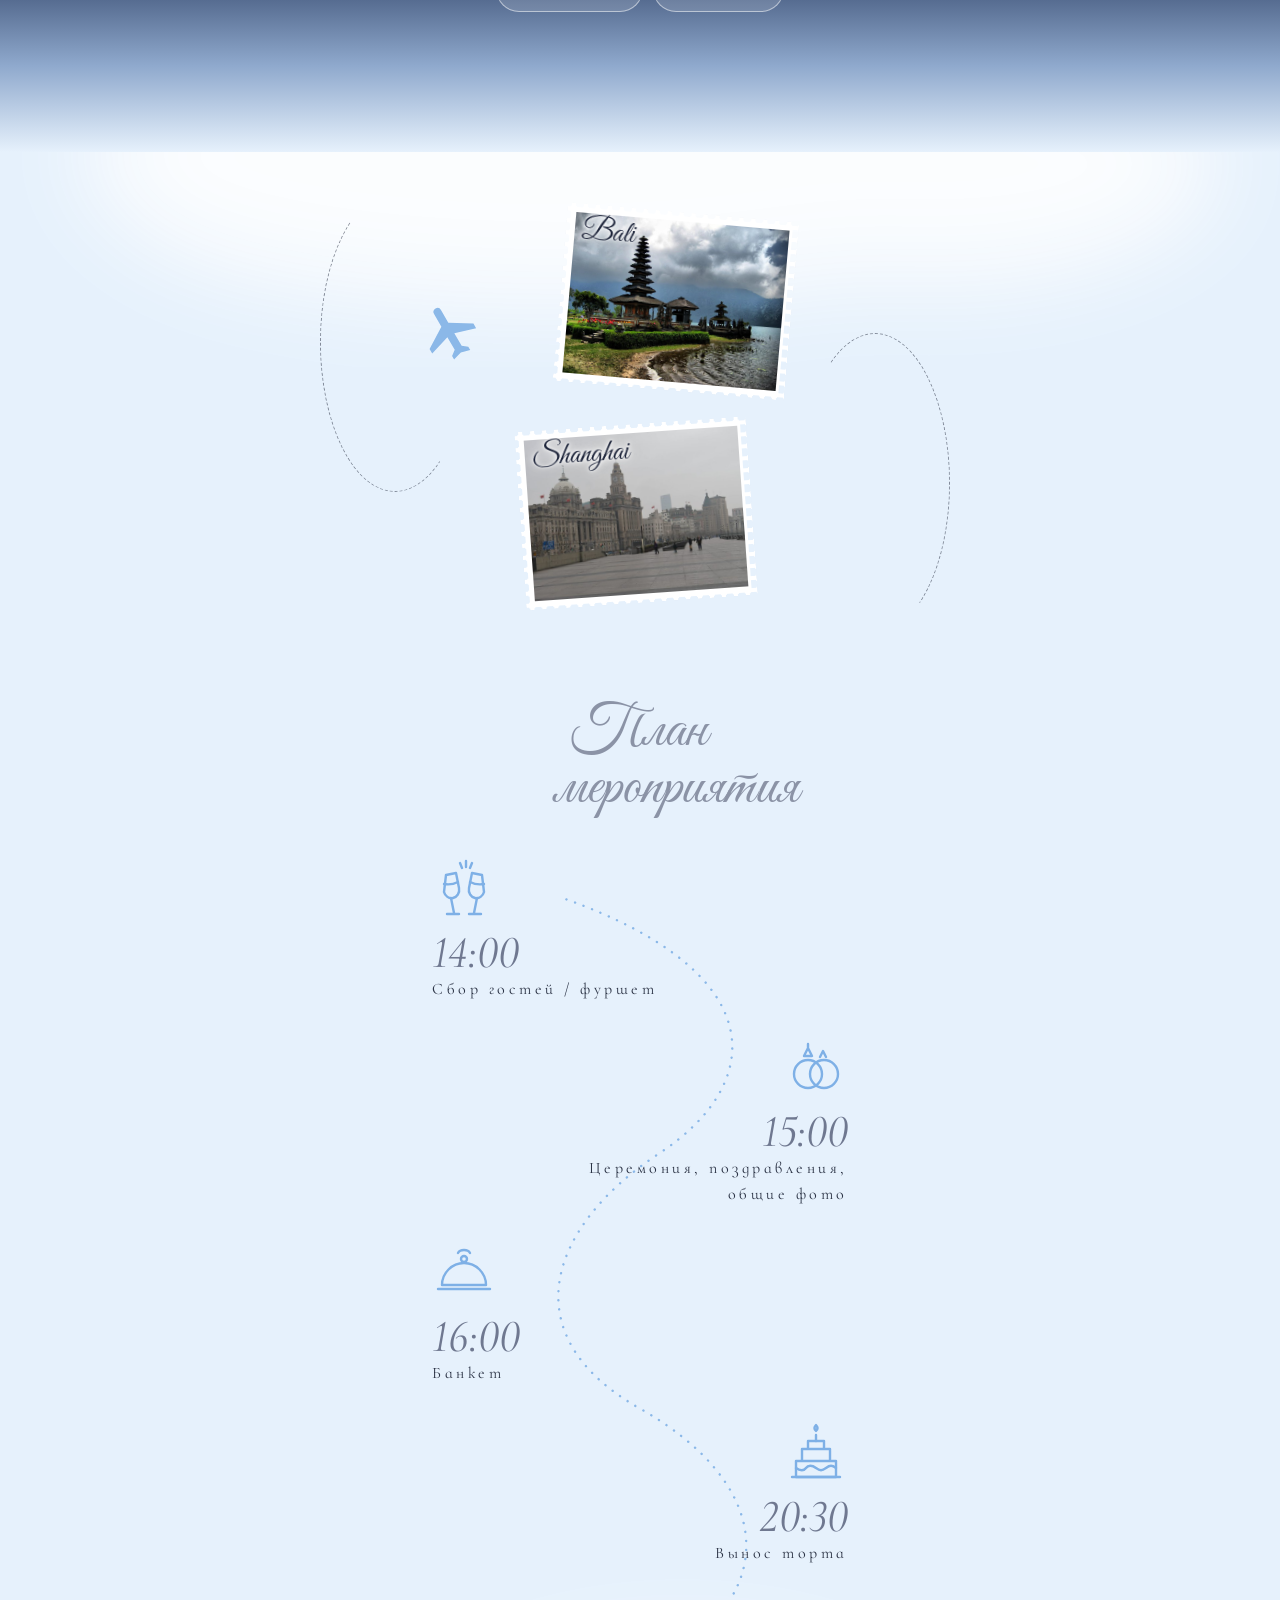
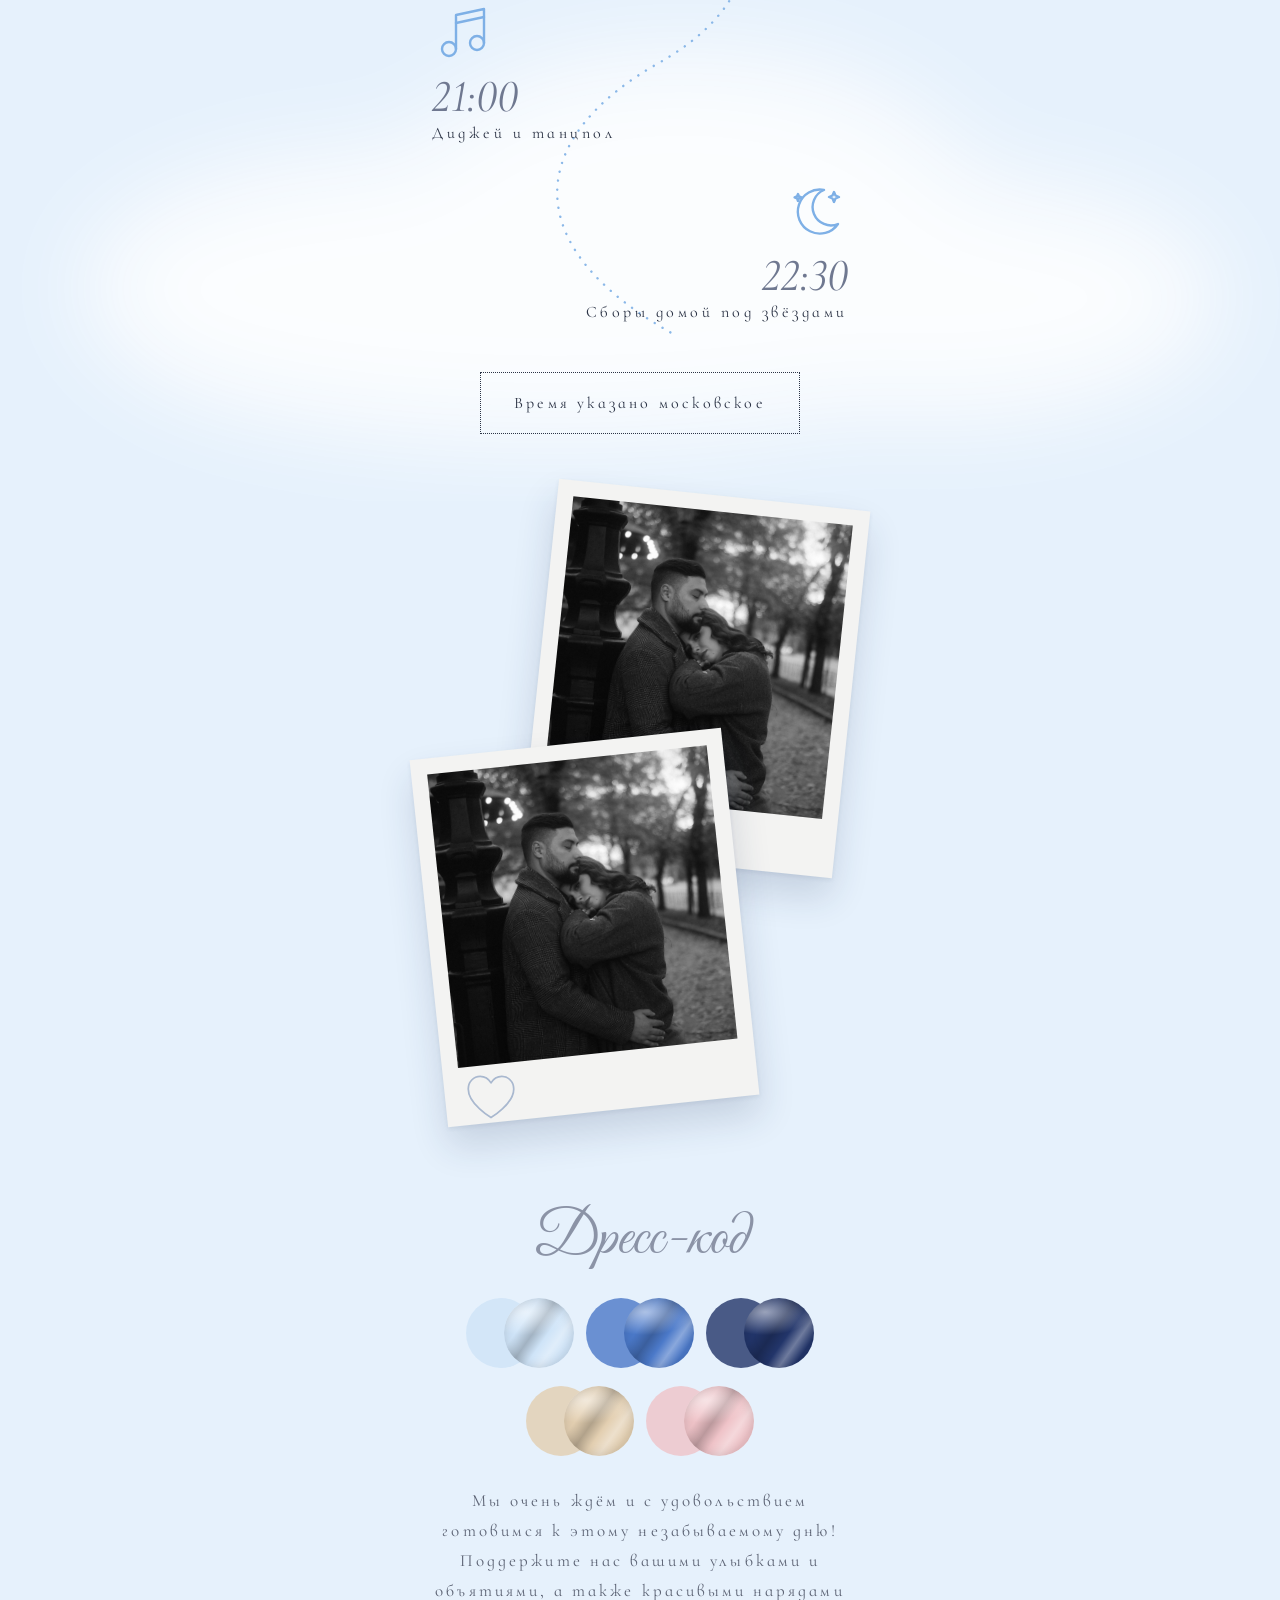
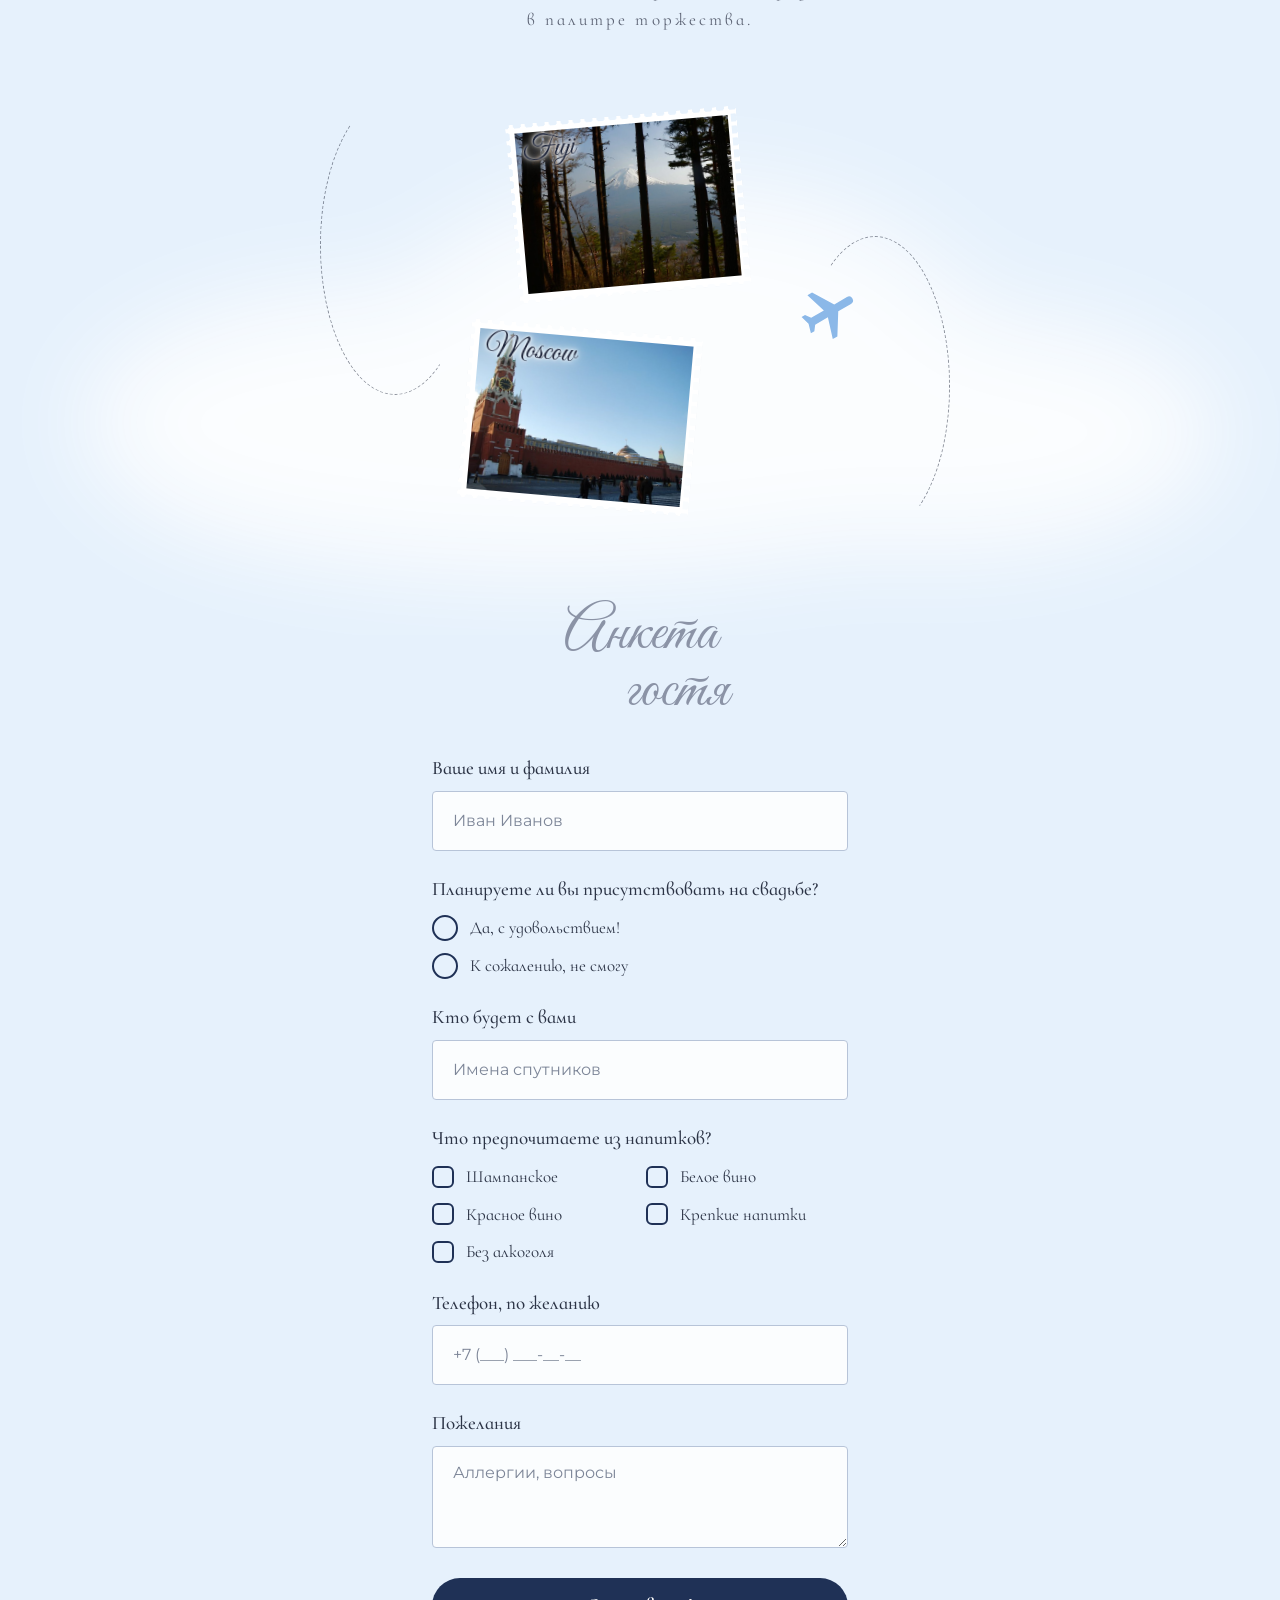
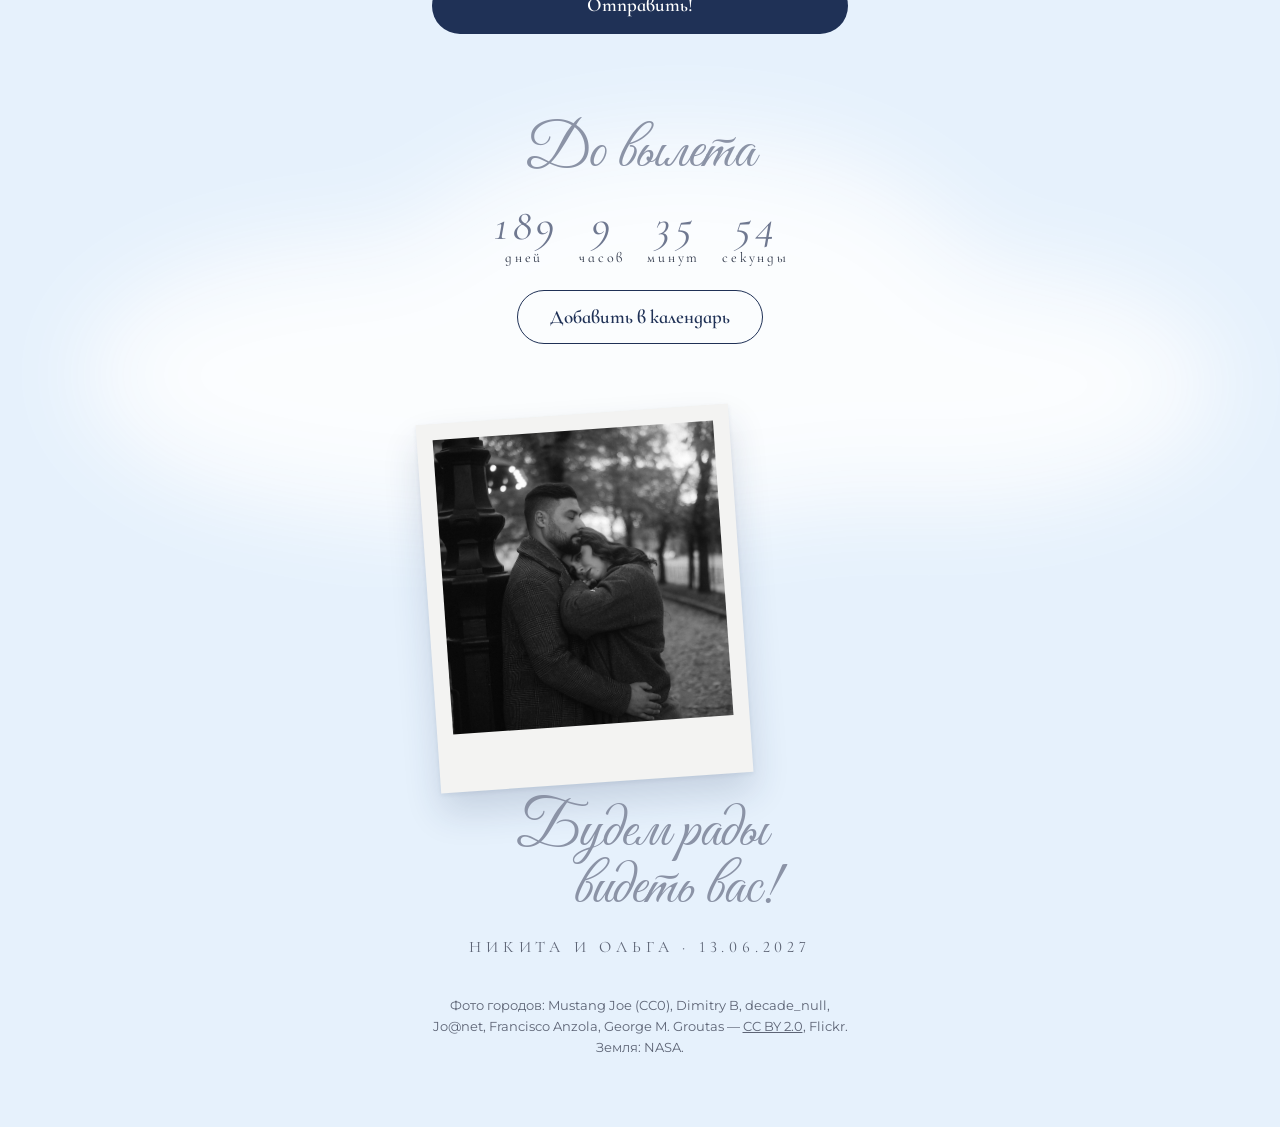
==== commit ff28217f: "Redesign invitation as a boarding pass in the sky Replace the passport book with a single scrolling " ====
--- a/index.html
+++ b/index.html
@@ -4,358 +4,315 @@
     <meta charset="UTF-8">
     <meta name="viewport" content="width=device-width, initial-scale=1, viewport-fit=cover">
     <title>Никита и Ольга, свадьба 13 июня 2027</title>
-    <meta name="description" content="Паспорт семьи Анохиных: приглашение на свадьбу Никиты и Ольги 13 июня 2027 в Грин Хаусе.">
-    <meta name="theme-color" content="#d8d2ca">
+    <meta name="description" content="Приглашение на свадьбу Никиты и Ольги. 13 июня 2027, Грин Хаус, Подмосковье.">
+    <meta name="theme-color" content="#e6f1fc">
     <meta property="og:type" content="website">
-    <meta property="og:title" content="Никита и Ольга: паспорт семьи Анохиных">
-    <meta property="og:description" content="13 июня 2027, Грин Хаус. Откройте паспорт и получите визу на наш праздник.">
+    <meta property="og:title" content="Никита и Ольга: посадочный талон на свадьбу">
+    <meta property="og:description" content="13 июня 2027, Грин Хаус. Мы будем рады видеть вас на борту.">
     <link rel="icon" type="image/svg+xml" href="favicon.svg">
     <link rel="preconnect" href="https://fonts.googleapis.com">
     <link rel="preconnect" href="https://fonts.gstatic.com" crossorigin>
-    <link href="https://fonts.googleapis.com/css2?family=PT+Mono&family=PT+Sans:ital,wght@0,400;0,700;1,400&family=PT+Serif:ital,wght@0,400;0,700;1,400&display=swap" rel="stylesheet">
+    <link href="https://fonts.googleapis.com/css2?family=Cormorant+Infant:ital,wght@0,400;0,500;0,600;1,400;1,500&family=Great+Vibes&family=Montserrat:wght@400;500&display=swap" rel="stylesheet">
     <link rel="stylesheet" href="css/style.css">
     <script>document.documentElement.classList.add('js');</script>
 </head>
 <body>
     <svg width="0" height="0" class="sprite" aria-hidden="true">
-        <defs>
-            <!-- Неровный оттиск штампа: край «плывёт», краска ложится пятнами -->
-            <filter id="ink" x="-10%" y="-10%" width="120%" height="120%">
-                <feTurbulence type="fractalNoise" baseFrequency="0.9" numOctaves="2" seed="7" result="noise"/>
-                <feDisplacementMap in="SourceGraphic" in2="noise" scale="2.2" xChannelSelector="R" yChannelSelector="G" result="rough"/>
-                <feTurbulence type="fractalNoise" baseFrequency="0.35" numOctaves="2" seed="3" result="blots"/>
-                <feColorMatrix in="blots" type="matrix" values="0 0 0 0 0  0 0 0 0 0  0 0 0 0 0  0 0 0 -2.4 2.1" result="mask"/>
-                <feComposite in="rough" in2="mask" operator="in"/>
-            </filter>
-        </defs>
         <symbol id="i-plane" viewBox="0 0 24 24">
             <path d="M21 16v-2l-8-5V3.5a1.5 1.5 0 0 0-3 0V9l-8 5v2l8-2.5V19l-2 1.5V22l3.5-1 3.5 1v-1.5L13 19v-5.5l8 2.5z"/>
         </symbol>
-        <!-- Герб семьи: глобус с сердцем вместо государственного -->
-        <symbol id="i-emblem" viewBox="0 0 240 240">
-            <circle cx="120" cy="120" r="84" fill="none" stroke="currentColor" stroke-width="4"/>
-            <g fill="none" stroke="currentColor" stroke-width="2.4">
-                <ellipse cx="120" cy="120" rx="84" ry="30"/>
-                <ellipse cx="120" cy="120" rx="84" ry="62"/>
-                <ellipse cx="120" cy="120" rx="30" ry="84"/>
-                <ellipse cx="120" cy="120" rx="62" ry="84"/>
-                <path d="M36 120h168M120 36v168"/>
-            </g>
-            <path fill="currentColor" d="M120 150c-2-2-30-19-30-38 0-10 8-17 16-17 6 0 11 3 14 8 3-5 8-8 14-8 8 0 16 7 16 17 0 19-28 36-30 38z"/>
-            <path fill="none" stroke="currentColor" stroke-width="4" d="M40 198c22 16 50 24 80 24s58-8 80-24M58 34c18-10 39-16 62-16s44 6 62 16"/>
-        </symbol>
-        <symbol id="i-chip" viewBox="0 0 64 40">
-            <rect x="2" y="2" width="60" height="36" rx="3" fill="none" stroke="currentColor" stroke-width="3"/>
-            <circle cx="32" cy="20" r="9" fill="none" stroke="currentColor" stroke-width="3"/>
-            <path d="M2 20h14M48 20h14" stroke="currentColor" stroke-width="3"/>
+        <symbol id="i-heart" viewBox="0 0 48 44">
+            <path d="M24 41S3 28.5 3 14.5C3 8 8 3 14 3c4.4 0 8 2.6 10 6 2-3.4 5.6-6 10-6 6 0 11 5 11 11.5C45 28.5 24 41 24 41z" fill="none" stroke="currentColor" stroke-width="1.6" stroke-linejoin="round"/>
+        </symbol>
+        <!-- Иконки программы: тонкая линия, один стиль -->
+        <symbol id="i-glasses" viewBox="0 0 64 64">
+            <g fill="none" stroke="currentColor" stroke-width="2.4" stroke-linecap="round" stroke-linejoin="round">
+                <path d="M14 18l10-2 3 15c1 5-2 9-6 10-4 1-8-2-9-6z"/><path d="M19 41l3 15M15 57h12"/>
+                <path d="M50 18l-10-2-3 15c-1 5 2 9 6 10 4 1 8-2 9-6z"/><path d="M45 41l-3 15M49 57H37"/>
+                <path d="M12 27c5 1 10 0 14-2M52 27c-5 1-10 0-14-2"/><path d="M28 6l2 5M34 4v6M40 6l-2 5"/>
+            </g>
+        </symbol>
+        <symbol id="i-rings" viewBox="0 0 64 64">
+            <g fill="none" stroke="currentColor" stroke-width="2.4" stroke-linecap="round" stroke-linejoin="round">
+                <circle cx="24" cy="38" r="14"/><circle cx="40" cy="38" r="14"/>
+                <path d="M20 20l4-8 4 8zM24 12v-4"/><path d="M36 21l3-6 3 6"/>
+            </g>
+        </symbol>
+        <symbol id="i-cloche" viewBox="0 0 64 64">
+            <g fill="none" stroke="currentColor" stroke-width="2.4" stroke-linecap="round" stroke-linejoin="round">
+                <path d="M10 44c0-12 10-22 22-22s22 10 22 22z"/><path d="M6 48h52"/><circle cx="32" cy="18" r="3"/>
+                <path d="M26 12c2-4 10-4 12 0"/>
+            </g>
+        </symbol>
+        <symbol id="i-cake" viewBox="0 0 64 64">
+            <g fill="none" stroke="currentColor" stroke-width="2.4" stroke-linecap="round" stroke-linejoin="round">
+                <path d="M12 56V40h40v16zM18 40V28h28v12zM24 28V20h16v8"/><path d="M8 56h48"/>
+                <path d="M32 20v-6M32 10c-2-2-2-4 0-6 2 2 2 4 0 6z"/><path d="M12 47c4 3 8 3 10 0s6-3 10 0 6 3 10 0 6-3 10 0"/>
+            </g>
+        </symbol>
+        <symbol id="i-music" viewBox="0 0 64 64">
+            <g fill="none" stroke="currentColor" stroke-width="2.4" stroke-linecap="round" stroke-linejoin="round">
+                <path d="M24 48V14l28-6v34"/><circle cx="17" cy="48" r="7"/><circle cx="45" cy="42" r="7"/><path d="M24 22l28-6"/>
+            </g>
+        </symbol>
+        <symbol id="i-moon" viewBox="0 0 64 64">
+            <g fill="none" stroke="currentColor" stroke-width="2.4" stroke-linecap="round" stroke-linejoin="round">
+                <path d="M40 10a22 22 0 1 0 14 34A18 18 0 0 1 40 10z"/>
+                <path d="M50 12l1.5 3.5L55 17l-3.5 1.5L50 22l-1.5-3.5L45 17l3.5-1.5zM14 14l1 2.4 2.4 1-2.4 1L14 21l-1-2.6-2.4-1 2.4-1z"/>
+            </g>
         </symbol>
     </svg>
 
-    <main class="desk">
-        <h1 class="sr-only">Никита и Ольга: приглашение на свадьбу 13 июня 2027, Грин Хаус</h1>
-
-        <div class="stage" id="stage">
-            <div class="book" id="book" aria-roledescription="паспорт">
-
-                <!-- Лист 1: обложка и форзац -->
-                <div class="leaf" data-leaf="0">
-                    <section class="face face--front cover" data-face="0" aria-label="Обложка">
-                        <p class="cover__top">Семья Анохиных<br><span>Anokhin family</span></p>
-                        <svg class="cover__emblem" viewBox="0 0 240 240" aria-hidden="true"><use href="#i-emblem"/></svg>
-                        <p class="cover__title">Паспорт<br><span>Passport</span></p>
-                        <svg class="cover__chip" viewBox="0 0 64 40" aria-hidden="true"><use href="#i-chip"/></svg>
-                        <span class="shade" aria-hidden="true"></span>
-                    </section>
-                    <section class="face face--back endpaper" data-face="1" aria-labelledby="t1">
-                        <div class="page">
-                            <h2 class="page__title" id="t1">Владельцу паспорта</h2>
-                            <p>Этот паспорт выдан вам, чтобы 13 июня 2027 года вы отправились вместе с нами в главное путешествие нашей жизни.</p>
-                            <p>Листайте страницы пальцем или стрелками. На последних страницах вас ждёт визовая анкета.</p>
-                            <p class="endpaper__valid">Действителен: 13.06.2027<br>Пункт назначения: Грин Хаус</p>
-                            <span class="page__num">1</span>
+    <div class="sky" aria-hidden="true">
+        <img class="cloud" src="assets/cloud.svg" alt="" style="--x:-30%;--y:3%;--w:120%">
+        <img class="cloud" src="assets/cloud.svg" alt="" style="--x:40%;--y:14%;--w:110%">
+        <img class="cloud" src="assets/cloud.svg" alt="" style="--x:-40%;--y:33%;--w:130%">
+        <img class="cloud" src="assets/cloud.svg" alt="" style="--x:30%;--y:52%;--w:120%">
+        <img class="cloud" src="assets/cloud.svg" alt="" style="--x:-35%;--y:71%;--w:120%">
+        <img class="cloud" src="assets/cloud.svg" alt="" style="--x:35%;--y:88%;--w:120%">
+    </div>
+
+    <main class="page">
+
+        <!-- Посадочный талон -->
+        <header class="ticket reveal">
+            <div class="ticket__main">
+                <p class="ticket__invite">Вы приглашены<br>на свадьбу</p>
+                <h1 class="ticket__names">
+                    <span>Никита</span>
+                    <span class="ticket__plus" aria-hidden="true">+</span>
+                    <span class="sr-only">и</span>
+                    <span>Ольга</span>
+                </h1>
+                <dl class="ticket__facts">
+                    <div><dt>Date:</dt><dd>13 июня 2027</dd></div>
+                    <div><dt>Destination:</dt><dd>Грин Хаус, Подмосковье</dd></div>
+                </dl>
+                <svg class="barcode" id="barcode" viewBox="0 0 160 50" preserveAspectRatio="none" aria-hidden="true"></svg>
+            </div>
+            <div class="ticket__strip" aria-hidden="true">
+                <span>Boarding pass</span>
+                <span>First class</span>
+            </div>
+        </header>
+
+        <!-- Марки: где мы уже были -->
+        <div class="trail trail--right" aria-label="Города, где мы были вместе">
+            <figure class="stamp" style="--r:-6deg">
+                <img src="assets/cities/tokyo.jpg" alt="Телебашня в Токио" loading="lazy" width="800" height="449">
+                <figcaption>Tokyo</figcaption>
+            </figure>
+            <figure class="stamp" style="--r:4deg">
+                <img src="assets/cities/kyoto.jpg" alt="Ворота тории в Киото" loading="lazy" width="800" height="533">
+                <figcaption>Kyoto</figcaption>
+            </figure>
+            <svg class="trail__plane" aria-hidden="true"><use href="#i-plane"/></svg>
+        </div>
+
+        <!-- Обращение -->
+        <section class="letter reveal" aria-labelledby="letterTitle">
+            <h2 class="script-title" id="letterTitle">Дорогие родные<br><span>и друзья!</span></h2>
+            <p>Мы верим, что этот день станет красивым началом нашей счастливой совместной жизни.</p>
+            <p>Мы много путешествовали вдвоём, и теперь отправляемся в главное путешествие. Будем счастливы, если вы будете рядом в этот день.</p>
+        </section>
+
+        <!-- Полароиды -->
+        <div class="polaroids">
+            <figure class="polaroid reveal" style="--r:-5deg"><img src="assets/photos/1.jpg" data-fallback="assets/couple.jpg" alt="Никита и Ольга" loading="lazy"></figure>
+            <figure class="polaroid polaroid--right reveal" style="--r:7deg"><img src="assets/photos/2.jpg" data-fallback="assets/couple.jpg" alt="Никита и Ольга" loading="lazy"></figure>
+            <svg class="heart" aria-hidden="true"><use href="#i-heart"/></svg>
+        </div>
+
+        <!-- Место проведения -->
+        <section class="venue" aria-labelledby="venueTitle">
+            <h2 class="script-title script-title--light reveal" id="venueTitle">Место<br><span>проведения</span></h2>
+            <img class="venue__earth reveal" src="assets/earth.jpg" alt="Земля из космоса: Азия, где мы путешествовали" loading="lazy" width="900" height="900">
+            <div class="venue__text reveal">
+                <p class="venue__name">«Грин Хаус»</p>
+                <p>Дмитровский округ</p>
+                <p>Московская область</p>
+            </div>
+            <div class="venue__links reveal">
+                <a class="pill pill--light" href="https://yandex.ru/maps/?pt=37.285189,56.193607&amp;z=15&amp;l=map" target="_blank" rel="noopener">Яндекс Карты</a>
+                <a class="pill pill--light" href="https://www.google.com/maps/search/?api=1&amp;query=56.193607,37.285189" target="_blank" rel="noopener">Google Maps</a>
+            </div>
+        </section>
+
+        <div class="trail trail--left" aria-label="Города, где мы были вместе">
+            <figure class="stamp" style="--r:5deg">
+                <img src="assets/cities/bali.jpg" alt="Храм на озере, Бали" loading="lazy" width="800" height="600">
+                <figcaption>Bali</figcaption>
+            </figure>
+            <figure class="stamp" style="--r:-4deg">
+                <img src="assets/cities/shanghai.jpg" alt="Набережная Бунд в Шанхае" loading="lazy" width="800" height="532">
+                <figcaption>Shanghai</figcaption>
+            </figure>
+            <svg class="trail__plane" aria-hidden="true"><use href="#i-plane"/></svg>
+        </div>
+
+        <!-- План мероприятия -->
+        <section class="plan" aria-labelledby="planTitle">
+            <h2 class="script-title reveal" id="planTitle">План<br><span>мероприятия</span></h2>
+            <svg class="plan__route" viewBox="0 0 100 600" preserveAspectRatio="none" aria-hidden="true">
+                <path d="M30 20 C 85 60, 85 120, 55 160 S 15 260, 50 300 S 90 400, 55 440 S 15 540, 60 590"/>
+            </svg>
+            <ol class="plan__list">
+                <li class="plan__item reveal">
+                    <svg class="plan__icon" aria-hidden="true"><use href="#i-glasses"/></svg>
+                    <time>14:00</time>
+                    <p>Сбор гостей / фуршет</p>
+                </li>
+                <li class="plan__item plan__item--right reveal">
+                    <svg class="plan__icon" aria-hidden="true"><use href="#i-rings"/></svg>
+                    <time>15:00</time>
+                    <p>Церемония, поздравления, общие фото</p>
+                </li>
+                <li class="plan__item reveal">
+                    <svg class="plan__icon" aria-hidden="true"><use href="#i-cloche"/></svg>
+                    <time>16:00</time>
+                    <p>Банкет</p>
+                </li>
+                <li class="plan__item plan__item--right reveal">
+                    <svg class="plan__icon" aria-hidden="true"><use href="#i-cake"/></svg>
+                    <time>20:30</time>
+                    <p>Вынос торта</p>
+                </li>
+                <li class="plan__item reveal">
+                    <svg class="plan__icon" aria-hidden="true"><use href="#i-music"/></svg>
+                    <time>21:00</time>
+                    <p>Диджей и танцпол</p>
+                </li>
+                <li class="plan__item plan__item--right reveal">
+                    <svg class="plan__icon" aria-hidden="true"><use href="#i-moon"/></svg>
+                    <time>22:30</time>
+                    <p>Сборы домой под звёздами</p>
+                </li>
+            </ol>
+            <p class="note reveal">Время указано московское</p>
+        </section>
+
+        <div class="polaroids">
+            <figure class="polaroid polaroid--right reveal" style="--r:6deg"><img src="assets/photos/3.jpg" data-fallback="assets/couple.jpg" alt="Никита и Ольга" loading="lazy"></figure>
+            <figure class="polaroid reveal" style="--r:-6deg"><img src="assets/photos/4.jpg" data-fallback="assets/couple.jpg" alt="Никита и Ольга" loading="lazy"></figure>
+            <svg class="heart heart--left" aria-hidden="true"><use href="#i-heart"/></svg>
+        </div>
+
+        <!-- Дресс-код -->
+        <section class="dress" aria-labelledby="dressTitle">
+            <h2 class="script-title reveal" id="dressTitle">Дресс-код</h2>
+            <ul class="fabrics reveal" aria-label="Палитра торжества">
+                <li style="--c:#cfe4f8"><span class="sr-only">небесный</span></li>
+                <li style="--c:#4b79c9"><span class="sr-only">синий</span></li>
+                <li style="--c:#22356a"><span class="sr-only">тёмно-синий</span></li>
+                <li style="--c:#e3cfb1"><span class="sr-only">шампань</span></li>
+                <li style="--c:#efc3c8"><span class="sr-only">пудровый розовый</span></li>
+            </ul>
+            <p class="spaced reveal">Мы очень ждём и с удовольствием готовимся к этому незабываемому дню! Поддержите нас вашими улыбками и объятиями, а также красивыми нарядами в палитре торжества.</p>
+        </section>
+
+        <div class="trail trail--right" aria-label="Города, где мы были вместе">
+            <figure class="stamp" style="--r:-5deg">
+                <img src="assets/cities/fuji.jpg" alt="Гора Фудзи" loading="lazy" width="800" height="800">
+                <figcaption>Fuji</figcaption>
+            </figure>
+            <figure class="stamp" style="--r:5deg">
+                <img src="assets/cities/moscow.jpg" alt="Московский Кремль" loading="lazy" width="800" height="535">
+                <figcaption>Moscow</figcaption>
+            </figure>
+            <svg class="trail__plane" aria-hidden="true"><use href="#i-plane"/></svg>
+        </div>
+
+        <!-- Анкета -->
+        <section class="rsvp-section" id="rsvp" aria-labelledby="rsvpTitle">
+            <h2 class="script-title reveal" id="rsvpTitle">Анкета<br><span>гостя</span></h2>
+            <form class="rsvp" id="rsvpForm" novalidate>
+                <label class="field">
+                    <span>Ваше имя и фамилия</span>
+                    <input id="rsvpName" name="name" type="text" autocomplete="name" maxlength="120" placeholder="Иван Иванов" required>
+                </label>
+
+                <fieldset class="group">
+                    <legend>Планируете ли вы присутствовать на свадьбе?</legend>
+                    <div class="choices">
+                        <label class="choice"><input type="radio" name="attendance" value="yes" required><span>Да, с удовольствием!</span></label>
+                        <label class="choice"><input type="radio" name="attendance" value="no"><span>К сожалению, не смогу</span></label>
+                    </div>
+                </fieldset>
+
+                <div class="rsvp__attending" id="rsvpAttending">
+                    <label class="field">
+                        <span>Кто будет с вами</span>
+                        <input id="rsvpCompanions" name="companions" type="text" maxlength="300" placeholder="Имена спутников">
+                    </label>
+                    <fieldset class="group">
+                        <legend>Что предпочитаете из напитков?</legend>
+                        <div class="choices choices--check">
+                            <label class="choice"><input type="checkbox" name="drinks" value="champagne"><span>Шампанское</span></label>
+                            <label class="choice"><input type="checkbox" name="drinks" value="white"><span>Белое вино</span></label>
+                            <label class="choice"><input type="checkbox" name="drinks" value="red"><span>Красное вино</span></label>
+                            <label class="choice"><input type="checkbox" name="drinks" value="strong"><span>Крепкие напитки</span></label>
+                            <label class="choice"><input type="checkbox" name="drinks" value="soft"><span>Без алкоголя</span></label>
                         </div>
-                        <span class="shade" aria-hidden="true"></span>
-                    </section>
+                    </fieldset>
                 </div>
 
-                <!-- Лист 2: страница данных и приглашение -->
-                <div class="leaf" data-leaf="1">
-                    <section class="face face--front paper paper--rose" data-face="2" aria-labelledby="t2">
-                        <div class="page datapage">
-                            <h2 class="datapage__head" id="t2">Паспорт <span>Passport</span></h2>
-                            <div class="datapage__body">
-                                <figure class="datapage__photo">
-                                    <img src="assets/couple.jpg" alt="Никита и Ольга" width="2000" height="1333">
-                                </figure>
-                                <dl class="fields">
-                                    <div><dt>Тип / Type</dt><dd>P</dd></div>
-                                    <div><dt>Код / Code</dt><dd>LOVE</dd></div>
-                                    <div class="fields__wide"><dt>Фамилия / Surname</dt><dd>Анохины<br><i>Anokhiny</i></dd></div>
-                                    <div class="fields__wide"><dt>Имена / Given names</dt><dd>Никита и Ольга<br><i>Nikita &amp; Olga</i></dd></div>
-                                    <div><dt>Дата вылета</dt><dd>13.06.2027</dd></div>
-                                    <div><dt>Сбор гостей</dt><dd>14:00</dd></div>
-                                    <div class="fields__wide"><dt>Место / Place</dt><dd>Грин Хаус, Подмосковье</dd></div>
-                                    <div><dt>Срок действия</dt><dd>Навсегда</dd></div>
-                                    <div><dt>Подпись</dt><dd class="fields__sign">Н. и О. Анохины</dd></div>
-                                </dl>
-                            </div>
-                            <p class="mrz" aria-hidden="true">P&lt;LOVANOKHINY&lt;&lt;NIKITA&lt;&lt;OLGA&lt;&lt;&lt;&lt;&lt;&lt;&lt;&lt;&lt;&lt;&lt;&lt;&lt;&lt;&lt;&lt;<br>NO13062027LOVE2706131GREENHOUSE&lt;&lt;&lt;&lt;&lt;&lt;&lt;&lt;&lt;2</p>
-                        </div>
-                        <span class="shade" aria-hidden="true"></span>
-                    </section>
-                    <section class="face face--back paper paper--rose" data-face="3" aria-labelledby="t3">
-                        <div class="page">
-                            <div class="faint" data-stamps="0" aria-hidden="true"></div>
-                            <h2 class="page__title" id="t3">Мы женимся</h2>
-                            <p>Дорогие друзья! 13 июня 2027 года мы отправляемся в главное путешествие нашей жизни и очень хотим, чтобы вы были рядом.</p>
-                            <p>Мы много путешествовали вдвоём: тусклые штампы на страницах — города, где мы уже побывали. Яркие — то, что ждёт нас вместе с вами.</p>
-                            <p class="page__sign">Никита и Ольга</p>
-                            <span class="page__num">3</span>
-                        </div>
-                        <span class="shade" aria-hidden="true"></span>
-                    </section>
+                <label class="field">
+                    <span>Телефон, по желанию</span>
+                    <input id="rsvpPhone" name="phone" type="tel" autocomplete="tel" inputmode="tel" maxlength="32" placeholder="+7 (___) ___-__-__">
+                </label>
+                <label class="field">
+                    <span>Пожелания</span>
+                    <textarea id="rsvpComment" name="comment" rows="3" maxlength="1000" placeholder="Аллергии, вопросы"></textarea>
+                </label>
+
+                <div class="rsvp__trap" aria-hidden="true">
+                    <label>Не заполняйте это поле <input type="text" name="website" tabindex="-1" autocomplete="off"></label>
                 </div>
 
-                <!-- Лист 3: программа дня штампами -->
-                <div class="leaf" data-leaf="2">
-                    <section class="face face--front paper paper--green" data-face="4" aria-labelledby="t4">
-                        <div class="page">
-                            <div class="faint" data-stamps="1" aria-hidden="true"></div>
-                            <h2 class="page__title" id="t4">Отметки о вылете</h2>
-                            <p class="page__lead">Программа 13 июня, время московское</p>
-                            <ol class="stamps">
-                                <li class="stamp stamp--rect ink-violet" style="--r:-6deg">
-                                    <span class="stamp__top">Грин Хаус · 13.06.27</span>
-                                    <time class="stamp__time">14:00</time>
-                                    <strong class="stamp__name">Регистрация</strong>
-                                    <span class="stamp__note">сбор гостей, фуршет</span>
-                                </li>
-                                <li class="stamp stamp--round ink-red" style="--r:8deg">
-                                    <span class="stamp__top">Взлёт</span>
-                                    <time class="stamp__time">15:00</time>
-                                    <span class="stamp__note">церемония, поздравления, общие фото</span>
-                                </li>
-                                <li class="stamp stamp--oval ink-green" style="--r:-3deg">
-                                    <time class="stamp__time">16:00</time>
-                                    <strong class="stamp__name">Бортовое питание</strong>
-                                    <span class="stamp__note">начало банкета</span>
-                                </li>
-                            </ol>
-                            <span class="page__num">4</span>
-                        </div>
-                        <span class="shade" aria-hidden="true"></span>
-                    </section>
-                    <section class="face face--back paper paper--green" data-face="5" aria-labelledby="t5">
-                        <div class="page">
-                            <div class="faint" data-stamps="2" aria-hidden="true"></div>
-                            <h2 class="page__title" id="t5">Вечерний рейс</h2>
-                            <ol class="stamps">
-                                <li class="stamp stamp--round ink-blue" style="--r:-9deg">
-                                    <span class="stamp__top">20:30 – 21:00</span>
-                                    <strong class="stamp__name">Сладкая турбулентность</strong>
-                                    <span class="stamp__note">вынос торта</span>
-                                </li>
-                                <li class="stamp stamp--rect ink-red" style="--r:5deg">
-                                    <span class="stamp__top">Танцы на высоте</span>
-                                    <time class="stamp__time">21:00</time>
-                                    <span class="stamp__note">до 22:00 диджей и танцпол</span>
-                                </li>
-                                <li class="stamp stamp--rect ink-black" style="--r:-4deg">
-                                    <span class="stamp__top">Посадка · Arrival</span>
-                                    <time class="stamp__time">22:30</time>
-                                    <span class="stamp__note">до 23:00 сборы домой под звёздами</span>
-                                </li>
-                            </ol>
-                            <span class="page__num">5</span>
-                        </div>
-                        <span class="shade" aria-hidden="true"></span>
-                    </section>
-                </div>
-
-                <!-- Лист 4: виза места и форма экипажа -->
-                <div class="leaf" data-leaf="3">
-                    <section class="face face--front paper paper--blue" data-face="6" aria-labelledby="t6">
-                        <div class="page">
-                            <h2 class="sr-only" id="t6">Виза: Грин Хаус</h2>
-                            <div class="visa-sticker">
-                                <p class="visa-sticker__head">Виза <span>Visa</span></p>
-                                <dl class="fields fields--visa">
-                                    <div class="fields__wide"><dt>Пункт назначения</dt><dd>Грин Хаус</dd></div>
-                                    <div class="fields__wide"><dt>Адрес</dt><dd class="fields__address">Московская обл., Дмитровский муниципальный округ, территориальное управление № 3</dd></div>
-                                    <div><dt>Въезд</dt><dd>13.06.2027</dd></div>
-                                    <div><dt>Время</dt><dd>14:00</dd></div>
-                                    <div><dt>Тип визы</dt><dd>Свадебная</dd></div>
-                                    <div><dt>Въездов</dt><dd>1</dd></div>
-                                    <div class="fields__wide"><dt>Координаты</dt><dd>56.193607, 37.285189</dd></div>
-                                </dl>
-                                <p class="mrz mrz--small" aria-hidden="true">V&lt;LOVGREENHOUSE&lt;&lt;13062027&lt;&lt;&lt;&lt;&lt;&lt;&lt;&lt;</p>
-                            </div>
-                            <div class="actions">
-                                <a class="btn" href="https://yandex.ru/maps/?pt=37.285189,56.193607&amp;z=15&amp;l=map" target="_blank" rel="noopener">Яндекс Карты</a>
-                                <a class="btn" href="https://www.google.com/maps/search/?api=1&amp;query=56.193607,37.285189" target="_blank" rel="noopener">Google Maps</a>
-                            </div>
-                            <div class="stamp stamp--round stamp--small ink-red visa-stamp" style="--r:-14deg" aria-hidden="true">
-                                <span class="stamp__top">Въезд</span>
-                                <strong class="stamp__name">Разрешён</strong>
-                            </div>
-                            <span class="page__num">6</span>
-                        </div>
-                        <span class="shade" aria-hidden="true"></span>
-                    </section>
-                    <section class="face face--back paper paper--blue" data-face="7" aria-labelledby="t7">
-                        <div class="page">
-                            <div class="faint" data-stamps="3" aria-hidden="true"></div>
-                            <h2 class="page__title" id="t7">Форма экипажа</h2>
-                            <p>Лёгкий романтичный стиль в оттенках нашего праздника. Подробный дресс-код появится здесь чуть позже.</p>
-                            <ul class="palette" aria-label="Палитра праздника">
-                                <li><span style="--c:#6d1f2c"></span>бордо</li>
-                                <li><span style="--c:#c99a94"></span>пудра</li>
-                                <li><span style="--c:#e3cfaa"></span>шампань</li>
-                                <li><span style="--c:#f1ebe0"></span>айвори</li>
-                                <li><span style="--c:#3b3a3c"></span>графит</li>
-                            </ul>
-                            <h3 class="page__sub">Подарки</h3>
-                            <p>Самым главным подарком для нас будет ваше хорошее настроение.</p>
-                            <span class="page__num">7</span>
-                        </div>
-                        <span class="shade" aria-hidden="true"></span>
-                    </section>
-                </div>
-
-                <!-- Лист 5: визовая анкета и отсчёт -->
-                <div class="leaf" data-leaf="4">
-                    <section class="face face--front paper paper--rose" data-face="8" id="rsvp" aria-labelledby="t8">
-                        <div class="page page--form">
-                            <h2 class="page__title" id="t8">Визовая анкета</h2>
-                            <div class="visa" aria-hidden="true">
-                                <span class="visa__label">Виза выдаётся</span>
-                                <span class="visa__name" id="visaName">Ваше имя</span>
-                            </div>
-                            <form class="rsvp" id="rsvpForm" novalidate>
-                                <label class="field">
-                                    <span>Имя и фамилия</span>
-                                    <input id="rsvpName" name="name" type="text" autocomplete="name" maxlength="120" required>
-                                </label>
-
-                                <fieldset class="group">
-                                    <legend>Вы будете с нами?</legend>
-                                    <div class="choices">
-                                        <label class="choice"><input type="radio" name="attendance" value="yes" required><span>Буду</span></label>
-                                        <label class="choice"><input type="radio" name="attendance" value="no"><span>Не смогу</span></label>
-                                    </div>
-                                </fieldset>
-
-                                <div class="rsvp__attending" id="rsvpAttending">
-                                    <label class="field">
-                                        <span>Кто летит с вами</span>
-                                        <input id="rsvpCompanions" name="companions" type="text" maxlength="300" placeholder="Имена спутников">
-                                    </label>
-                                    <fieldset class="group">
-                                        <legend>Напитки на борту</legend>
-                                        <div class="choices">
-                                            <label class="choice"><input type="checkbox" name="drinks" value="champagne"><span>Шампанское</span></label>
-                                            <label class="choice"><input type="checkbox" name="drinks" value="white"><span>Белое вино</span></label>
-                                            <label class="choice"><input type="checkbox" name="drinks" value="red"><span>Красное вино</span></label>
-                                            <label class="choice"><input type="checkbox" name="drinks" value="strong"><span>Крепкое</span></label>
-                                            <label class="choice"><input type="checkbox" name="drinks" value="soft"><span>Без алкоголя</span></label>
-                                        </div>
-                                    </fieldset>
-                                </div>
-
-                                <label class="field">
-                                    <span>Телефон, по желанию</span>
-                                    <input id="rsvpPhone" name="phone" type="tel" autocomplete="tel" inputmode="tel" maxlength="32" placeholder="+7 (___) ___-__-__">
-                                </label>
-                                <label class="field">
-                                    <span>Пожелания</span>
-                                    <textarea id="rsvpComment" name="comment" rows="2" maxlength="1000" placeholder="Аллергии, вопросы"></textarea>
-                                </label>
-
-                                <div class="rsvp__trap" aria-hidden="true">
-                                    <label>Не заполняйте это поле <input type="text" name="website" tabindex="-1" autocomplete="off"></label>
-                                </div>
-
-                                <p class="rsvp__error" id="rsvpError" role="alert" hidden></p>
-                                <button class="btn btn--ink" type="submit" id="rsvpSubmit">Получить визу</button>
-                            </form>
-
-                            <div class="rsvp-done" id="rsvpDone" hidden tabindex="-1">
-                                <p class="rsvp-done__title" id="rsvpDoneTitle"></p>
-                                <p class="rsvp-done__text" id="rsvpDoneText"></p>
-                                <div class="visa-sticker visa-sticker--guest" id="rsvpPass" hidden>
-                                    <p class="visa-sticker__head">Виза <span>Visa</span></p>
-                                    <dl class="fields fields--visa">
-                                        <div class="fields__wide"><dt>Пассажир</dt><dd id="rsvpPassName"></dd></div>
-                                        <div><dt>Рейс</dt><dd>NO-1306</dd></div>
-                                        <div><dt>Въезд</dt><dd>13.06.2027</dd></div>
-                                    </dl>
-                                    <div class="stamp stamp--round stamp--small ink-violet visa-stamp is-stamped" style="--r:12deg" aria-hidden="true">
-                                        <span class="stamp__top">Въезд</span>
-                                        <strong class="stamp__name">Разрешён</strong>
-                                    </div>
-                                </div>
-                                <button class="btn" type="button" id="rsvpAgain">Заполнить ещё раз</button>
-                            </div>
-                            <span class="page__num">8</span>
-                        </div>
-                        <span class="shade" aria-hidden="true"></span>
-                    </section>
-                    <section class="face face--back paper paper--rose" data-face="9" aria-labelledby="t9">
-                        <div class="page">
-                            <div class="faint" data-stamps="4" aria-hidden="true"></div>
-                            <h2 class="page__title" id="t9">До вылета</h2>
-                            <div class="countdown" id="countdown" role="timer" aria-live="off">
-                                <div><span class="countdown__num" data-unit="days">0</span><span class="countdown__label" data-label="days">дней</span></div>
-                                <div><span class="countdown__num" data-unit="hours">0</span><span class="countdown__label" data-label="hours">часов</span></div>
-                                <div><span class="countdown__num" data-unit="minutes">0</span><span class="countdown__label" data-label="minutes">минут</span></div>
-                                <div><span class="countdown__num" data-unit="seconds">0</span><span class="countdown__label" data-label="seconds">секунд</span></div>
-                            </div>
-                            <p class="countdown__done" id="countdownDone" hidden>Мы уже в полёте!</p>
-                            <p>Сохраните дату, чтобы ничего не планировать на этот день.</p>
-                            <a class="btn btn--ink" href="wedding.ics" download>Добавить в календарь</a>
-                            <span class="page__num">9</span>
-                        </div>
-                        <span class="shade" aria-hidden="true"></span>
-                    </section>
-                </div>
-
-                <!-- Лист 6: прощальная страница и задняя обложка -->
-                <div class="leaf" data-leaf="5">
-                    <section class="face face--front endpaper" data-face="10" aria-labelledby="t10">
-                        <div class="page">
-                            <div class="faint" data-stamps="5" aria-hidden="true"></div>
-                            <h2 class="page__title" id="t10">До встречи 13 июня</h2>
-                            <p>Спасибо, что вы с нами в этом путешествии. Будем счастливы видеть вас в Грин Хаусе.</p>
-                            <p class="page__sign">Никита и Ольга</p>
-                            <button class="btn" type="button" data-goto="0">Закрыть паспорт</button>
-                            <span class="page__num">10</span>
-                        </div>
-                        <span class="shade" aria-hidden="true"></span>
-                    </section>
-                    <section class="face face--back cover cover--back" data-face="11" aria-label="Задняя обложка">
-                        <svg class="cover__emblem cover__emblem--small" viewBox="0 0 240 240" aria-hidden="true"><use href="#i-emblem"/></svg>
-                        <p class="cover__imprint">Никита и Ольга · 13.06.2027</p>
-                        <span class="shade" aria-hidden="true"></span>
-                    </section>
-                </div>
-
-            </div>
-        </div>
-
-        <nav class="controls" aria-label="Листать паспорт">
-            <button class="controls__btn" type="button" id="prevPage" aria-label="Предыдущая страница">
-                <svg viewBox="0 0 24 24" aria-hidden="true"><path d="M15 5l-7 7 7 7"/></svg>
-            </button>
-            <p class="controls__status" id="pageStatus" aria-live="polite">Обложка</p>
-            <button class="controls__btn" type="button" id="nextPage" aria-label="Следующая страница">
-                <svg viewBox="0 0 24 24" aria-hidden="true"><path d="M9 5l7 7-7 7"/></svg>
-            </button>
-        </nav>
-        <p class="hint" id="hint">Откройте паспорт: потяните страницу влево или <a href="#rsvp" data-goto="8">сразу к визовой анкете</a></p>
+                <p class="rsvp__error" id="rsvpError" role="alert" hidden></p>
+                <button class="pill" type="submit" id="rsvpSubmit">Отправить!</button>
+            </form>
+
+            <div class="rsvp-done" id="rsvpDone" hidden tabindex="-1">
+                <p class="script-title rsvp-done__title" id="rsvpDoneTitle"></p>
+                <p class="spaced" id="rsvpDoneText"></p>
+                <dl class="mini-pass" id="rsvpPass" hidden>
+                    <div class="mini-pass__wide"><dt>Passenger</dt><dd id="rsvpPassName"></dd></div>
+                    <div><dt>Date</dt><dd>13.06.2027</dd></div>
+                    <div><dt>Boarding</dt><dd>14:00</dd></div>
+                </dl>
+                <button class="pill pill--ghost" type="button" id="rsvpAgain">Заполнить ещё раз</button>
+            </div>
+        </section>
+
+        <!-- Отсчёт -->
+        <section class="count" aria-labelledby="countTitle">
+            <h2 class="script-title reveal" id="countTitle">До вылета</h2>
+            <div class="countdown reveal" id="countdown" role="timer" aria-live="off">
+                <div><span class="countdown__num" data-unit="days">0</span><span class="countdown__label" data-label="days">дней</span></div>
+                <div><span class="countdown__num" data-unit="hours">0</span><span class="countdown__label" data-label="hours">часов</span></div>
+                <div><span class="countdown__num" data-unit="minutes">0</span><span class="countdown__label" data-label="minutes">минут</span></div>
+                <div><span class="countdown__num" data-unit="seconds">0</span><span class="countdown__label" data-label="seconds">секунд</span></div>
+            </div>
+            <p class="countdown__done" id="countdownDone" hidden>Мы уже в полёте!</p>
+            <a class="pill pill--ghost reveal" href="wedding.ics" download>Добавить в календарь</a>
+        </section>
+
+        <!-- Финал -->
+        <footer class="final">
+            <div class="polaroids polaroids--final">
+                <figure class="polaroid reveal" style="--r:-4deg"><img src="assets/photos/5.jpg" data-fallback="assets/couple.jpg" alt="Никита и Ольга" loading="lazy"></figure>
+            </div>
+            <p class="script-title final__title reveal">Будем рады<br><span>видеть вас!</span></p>
+            <p class="final__sign">Никита и Ольга · 13.06.2027</p>
+            <p class="credits">
+                Фото городов: Mustang Joe (CC0), Dimitry B, decade_null, Jo@net, Francisco Anzola, George M. Groutas — <a href="https://creativecommons.org/licenses/by/2.0/" target="_blank" rel="noopener">CC BY 2.0</a>, Flickr. Земля: NASA.
+            </p>
+        </footer>
+
     </main>
 
     <script src="js/config.js"></script>
-    <script src="js/book.js" defer></script>
     <script src="js/main.js" defer></script>
     <script src="js/rsvp.js" defer></script>
 </body>
--- a/css/style.css
+++ b/css/style.css
@@ -1,52 +1,43 @@
-/* Паспорт семьи Анохиных: бордовый загранпаспорт, который листается */
+/* Посадочный талон в небо: голубое небо, марки городов, полароиды */
 :root {
-    --desk: #d8d2ca;
-    --desk-ink: #2b2324;
-    --cover: #5e1621;
-    --cover-dark: #3f0d15;
-    --gold: #d8b56e;
-    --gold-soft: #b8975a;
-    --ink: #262022;
-    --muted: #5c5052;
-    --red: #a8202d;
-
-    --ink-violet: #4a2c8c;
-    --ink-red: #b02a37;
-    --ink-green: #1f6b47;
-    --ink-blue: #23449c;
-    --ink-black: #2a2526;
-
-    --serif: 'PT Serif', Georgia, serif;
-    --sans: 'PT Sans', -apple-system, 'Segoe UI', sans-serif;
-    --mono: 'PT Mono', 'Courier New', monospace;
+    --sky: #e6f1fc;
+    --sky-deep: #cfe4f8;
+    --blue: #8bb8e8;
+    --navy: #1f3156;
+    --navy-2: #263d6b;
+    --ink: #2c3446;
+    --muted: #5d6475;
+    --paper: #ffffff;
+
+    --script: 'Great Vibes', cursive;
+    --serif: 'Cormorant Infant', Georgia, serif;
+    --sans: 'Montserrat', -apple-system, 'Segoe UI', sans-serif;
 
     --ease-out: cubic-bezier(0.23, 1, 0.32, 1);
-
-    --pw: 340px;
-    --ph: 483px;
+    --column: 460px;
 }
 
 *, *::before, *::after { box-sizing: border-box; }
 * { margin: 0; padding: 0; }
 
-html { -webkit-text-size-adjust: 100%; }
+html { -webkit-text-size-adjust: 100%; scroll-behavior: smooth; overflow-x: clip; }
 
 body {
-    min-height: 100svh;
-    font-family: var(--sans);
-    font-size: 16px;
+    font-family: var(--serif);
+    font-size: 18px;
     line-height: 1.5;
     color: var(--ink);
-    background: var(--desk);
+    background: var(--sky);
     -webkit-font-smoothing: antialiased;
     overflow-x: hidden;
-}
-
-::selection { background: var(--cover); color: #fff; }
+    position: relative;
+}
+
+::selection { background: var(--navy); color: #fff; }
 
 img, svg { display: block; max-width: 100%; }
 img { height: auto; }
-a { color: inherit; text-underline-offset: 3px; }
+a { color: inherit; }
 button, input, textarea { font: inherit; color: inherit; }
 ol, ul { list-style: none; }
 fieldset { border: 0; min-width: 0; }
@@ -63,493 +54,510 @@
     white-space: nowrap;
 }
 
-/* ===== Стол и книга ===== */
-.desk {
+/* Облака — фоном за всей страницей */
+.sky {
+    position: absolute;
+    inset: 0;
+    overflow: hidden;
+    pointer-events: none;
+    z-index: 0;
+}
+
+.cloud {
+    position: absolute;
+    left: calc(50% + var(--x) * var(--column) / 100% - var(--column) / 2);
+    top: var(--y);
+    width: calc(var(--column) * var(--w) / 100%);
+    opacity: 0.9;
+}
+
+.page {
+    position: relative;
+    z-index: 1;
+    max-width: var(--column);
+    margin: 0 auto;
+    padding: 16px 0 40px;
+}
+
+/* ===== Типографика ===== */
+.script-title {
+    font-family: var(--script);
+    font-weight: 400;
+    font-size: 60px;
+    line-height: 0.95;
+    text-align: center;
+    color: #8b93a6;
+}
+
+.script-title span { display: inline-block; padding-left: 1.2em; }
+.script-title--light { color: #fff; }
+
+.spaced,
+.letter p {
+    font-size: 17px;
+    line-height: 1.75;
+    letter-spacing: 0.18em;
+    text-align: center;
+    color: var(--muted);
+}
+
+/* ===== Кнопки ===== */
+.pill {
+    display: inline-flex;
+    align-items: center;
+    justify-content: center;
+    min-height: 56px;
+    padding: 12px 32px;
+    border: 0;
+    border-radius: 999px;
+    background: var(--navy);
+    color: #fff;
+    font-family: var(--serif);
+    font-size: 19px;
+    font-weight: 600;
+    text-decoration: none;
+    cursor: pointer;
+    transition: transform 160ms var(--ease-out), background-color 160ms ease;
+}
+
+.pill:active { transform: scale(0.97); }
+.pill:focus-visible { outline: 3px solid var(--blue); outline-offset: 3px; }
+.pill[disabled] { opacity: 0.7; cursor: progress; }
+
+.pill--light { background: rgba(255, 255, 255, 0.14); border: 1px solid rgba(255, 255, 255, 0.5); min-height: 46px; padding: 8px 20px; font-size: 17px; }
+.pill--ghost { background: transparent; color: var(--navy); border: 1.5px solid var(--navy); min-height: 48px; }
+
+@media (hover: hover) and (pointer: fine) {
+    .pill:hover { background: var(--navy-2); }
+    .pill--light:hover { background: rgba(255, 255, 255, 0.24); }
+    .pill--ghost:hover { background: rgba(31, 49, 86, 0.06); }
+}
+
+/* ===== Посадочный талон ===== */
+.ticket {
+    position: relative;
+    display: grid;
+    grid-template-columns: 1fr 48px;
+    margin: 0 12px;
+    min-height: 600px;
+    border-radius: 30px;
+    background: var(--paper);
+    overflow: hidden;
+    box-shadow: 0 2px 6px rgba(31, 49, 86, 0.08), 0 18px 40px rgba(31, 49, 86, 0.12);
+}
+
+/* Тонкая карта-сетка за именами */
+.ticket__main {
+    position: relative;
     display: flex;
     flex-direction: column;
     align-items: center;
-    padding: 24px 16px 32px;
-}
-
-.stage {
-    width: 100%;
-    margin: 0 auto;
-    perspective: 2400px;
-    perspective-origin: 50% 40%;
-    overflow: clip;
-    overflow-clip-margin: 40px;
-    touch-action: pan-y;
-    user-select: none;
-    -webkit-user-select: none;
-}
-
-/* ===== Страницы: общий вид ===== */
-.face {
-    position: relative;
-    overflow: hidden;
-    background-color: #f6f1ec;
-    color: var(--ink);
-    container-type: inline-size;
-}
-
-.page {
-    position: absolute;
-    inset: 0;
+    padding: 34px 18px 26px;
+    text-align: center;
+}
+
+.ticket__main::before {
+    content: '';
+    position: absolute;
+    left: 6%;
+    right: 6%;
+    top: 14%;
+    height: 46%;
+    border-radius: 50%;
+    background:
+        repeating-linear-gradient(90deg, transparent 0 22px, rgba(139, 184, 232, 0.18) 22px 23px),
+        repeating-linear-gradient(0deg, transparent 0 22px, rgba(139, 184, 232, 0.18) 22px 23px);
+    -webkit-mask: radial-gradient(closest-side, #000 60%, transparent);
+    mask: radial-gradient(closest-side, #000 60%, transparent);
+    pointer-events: none;
+}
+
+.ticket__invite {
+    font-style: italic;
+    font-weight: 500;
+    font-size: 14px;
+    letter-spacing: 0.32em;
+    line-height: 1.5;
+    text-transform: uppercase;
+}
+
+.ticket__names {
+    position: relative;
     display: flex;
     flex-direction: column;
-    gap: max(12px, 3.4cqw);
-    padding: 9cqw 8cqw 12cqw;
-    overflow-y: auto;
-    overscroll-behavior: contain;
-    font-size: max(15px, 4.3cqw);
-    line-height: 1.45;
-    scrollbar-width: thin;
-    scrollbar-color: rgba(94, 22, 33, 0.35) transparent;
-}
-
-.page > * { position: relative; z-index: 1; }
-.page > .faint { position: absolute; z-index: 0; }
-
-.page__title {
-    font-family: var(--serif);
-    font-weight: 700;
-    font-size: max(24px, 8.4cqw);
-    line-height: 1.05;
-    letter-spacing: -0.01em;
-    color: var(--cover);
-}
-
-.page__sub {
-    margin-top: 4px;
-    font-family: var(--serif);
-    font-size: max(18px, 5.6cqw);
-    color: var(--cover);
-}
-
-.page__lead { margin-top: -4px; color: var(--muted); }
-
-.page__sign {
-    font-family: var(--serif);
-    font-style: italic;
-    font-size: max(18px, 5.6cqw);
-}
-
-.page__num {
-    position: absolute !important;
-    bottom: 4cqw;
-    left: 0;
-    right: 0;
-    text-align: center;
-    font-size: 13px;
-    color: var(--muted);
-}
-
-/* Бумага с защитной сеткой разных оттенков, как на страницах загранпаспорта */
-.paper--rose { background: #f7eeec url("../assets/guilloche-rose.svg") 0 0 / 160px 48px; }
-.paper--green { background: #eef4ef url("../assets/guilloche-green.svg") 0 0 / 160px 48px; }
-.paper--blue { background: #eef1f7 url("../assets/guilloche-blue.svg") 0 0 / 160px 48px; }
-.endpaper { background: #f3ede2 url("../assets/guilloche-gold.svg") 0 0 / 160px 48px; }
-
-.endpaper__valid {
-    margin-top: auto;
-    padding-top: 12px;
-    font-family: var(--serif);
-    color: var(--cover);
-}
-
-/* ===== Обложка ===== */
-.cover {
+    align-items: center;
+    margin: 30px 0 34px;
+    font-family: var(--script);
+    font-weight: 400;
+    font-size: 70px;
+    line-height: 0.9;
+    color: #6f7890;
+}
+
+.ticket__names span:first-child { margin-left: -1.2em; }
+.ticket__names span:last-child { margin-left: 0.8em; }
+.ticket__plus { font-family: var(--serif); font-size: 0.5em; line-height: 1; margin: 6px 0; }
+
+.ticket__facts { display: grid; gap: 14px; margin-top: auto; }
+.ticket__facts dt { font-size: 14px; font-weight: 600; letter-spacing: 0.3em; text-transform: uppercase; }
+.ticket__facts dd { font-size: 30px; line-height: 1.1; letter-spacing: 0.02em; text-transform: uppercase; color: #a3a9b6; }
+
+.barcode { width: 140px; height: 56px; margin-top: 22px; fill: var(--ink); }
+
+.ticket__strip {
     display: flex;
     flex-direction: column;
     align-items: center;
     justify-content: space-between;
-    padding: 12cqw 8cqw 10cqw;
-    background: var(--cover) url("../assets/leather.svg") 0 0 / 240px;
-    color: var(--gold);
-    text-align: center;
-    box-shadow: inset 0 0 0 1px rgba(255, 255, 255, 0.04), inset 0 0 40px rgba(0, 0, 0, 0.35);
-}
-
-.cover__top {
-    font-family: var(--serif);
-    font-weight: 700;
-    font-size: max(16px, 5.6cqw);
-    letter-spacing: 0.08em;
-    line-height: 1.25;
+    padding: 34px 0;
+    background: var(--sky-deep);
+    font-size: 17px;
+    font-weight: 600;
+    letter-spacing: 0.3em;
     text-transform: uppercase;
-}
-
-.cover__top span,
-.cover__title span {
-    display: block;
-    font-weight: 400;
-    font-size: max(12px, 0.62em);
-    letter-spacing: 0.16em;
-}
-
-.cover__emblem {
-    width: 48cqw;
-    color: var(--gold);
-    filter: drop-shadow(0 1px 0 rgba(0, 0, 0, 0.45));
-}
-
-.cover__title {
-    font-family: var(--serif);
-    font-weight: 700;
-    font-size: max(26px, 10cqw);
-    letter-spacing: 0.12em;
-    line-height: 1.1;
-    text-transform: uppercase;
-}
-
-.cover__chip { width: 15cqw; color: var(--gold); }
-
-.cover--back { justify-content: center; gap: 6cqw; }
-.cover__emblem--small { width: 24cqw; opacity: 0.85; }
-.cover__imprint { font-family: var(--serif); font-size: max(14px, 4cqw); letter-spacing: 0.02em; }
-
-/* ===== Страница данных ===== */
-.datapage { gap: max(10px, 3cqw); }
-
-.datapage__head {
-    font-family: var(--sans);
-    font-weight: 700;
-    font-size: max(15px, 4.6cqw);
-    letter-spacing: 0.12em;
-    text-transform: uppercase;
-    color: var(--red);
-}
-
-.datapage__head span { font-weight: 400; color: var(--muted); }
-
-.datapage__body {
-    display: grid;
-    grid-template-columns: 34% 1fr;
-    gap: 4cqw;
-    align-items: start;
-}
-
-.datapage__photo img {
-    width: 100%;
-    aspect-ratio: 3 / 4;
-    object-fit: cover;
-    object-position: 46% 35%;
-    border-radius: 3px;
-    filter: saturate(0.85) contrast(1.05);
-}
-
-.fields {
-    display: grid;
-    grid-template-columns: 1fr 1fr;
-    gap: max(8px, 2.4cqw) 3cqw;
-}
-
-.fields__wide { grid-column: 1 / -1; }
-
-.fields dt {
-    font-size: 13px;
-    line-height: 1.2;
-    color: var(--muted);
-}
-
-.fields dd {
-    font-family: var(--sans);
-    font-weight: 700;
-    font-size: max(15px, 4.2cqw);
-    line-height: 1.3;
-    text-transform: uppercase;
-}
-
-.fields dd i { font-style: normal; font-weight: 400; color: var(--muted); }
-
-.fields__sign {
-    font-family: var(--serif) !important;
-    font-style: italic;
-    font-weight: 400 !important;
-    text-transform: none !important;
-}
-
-.datapage .fields { grid-column: 2; }
-.datapage__body .fields__wide:first-of-type { margin-top: 0; }
-
-/* Машиночитаемая строка: её моноширинный шрифт — часть настоящего документа */
-/* Строка декоративная (скрыта от экранных дикторов), поэтому может быть мельче основного текста */
-.mrz {
-    margin-top: auto;
-    font-family: var(--mono);
-    font-size: 3.05cqw;
-    line-height: 1.35;
-    letter-spacing: 0;
-    white-space: nowrap;
-    color: var(--ink);
-}
-
-.mrz--small { margin-top: 8px; font-size: 2.9cqw; }
-
-/* ===== Штампы ===== */
-.stamps {
+    writing-mode: vertical-rl;
+}
+
+/* Вырезы по краям талона */
+.ticket::before,
+.ticket::after {
+    content: '';
+    position: absolute;
+    right: 38px;
+    width: 20px;
+    height: 20px;
+    border-radius: 50%;
+    background: var(--sky);
+}
+
+.ticket::before { top: -10px; }
+.ticket::after { bottom: -10px; }
+
+/* ===== Марки ===== */
+.trail {
+    position: relative;
     display: flex;
     flex-direction: column;
-    gap: max(6px, 1.6cqw);
-    margin-top: 2px;
-}
+    gap: 34px;
+    padding: 60px 30px 40px;
+}
+
+.trail::before,
+.trail::after {
+    content: '';
+    position: absolute;
+    width: 150px;
+    height: 300px;
+    border: 1.5px dashed rgba(44, 52, 70, 0.55);
+    border-radius: 50%;
+    pointer-events: none;
+}
+
+.trail::before { left: -90px; top: 40px; border-right-color: transparent; border-top-color: transparent; }
+.trail::after { right: -80px; bottom: 10px; border-left-color: transparent; border-bottom-color: transparent; }
+
+.trail--right .stamp:nth-child(even) { align-self: flex-start; margin-left: 6%; }
+.trail--right .stamp:nth-child(odd) { align-self: flex-start; margin-left: 18%; }
+.trail--left .stamp:nth-child(odd) { align-self: flex-end; margin-right: 12%; }
+.trail--left .stamp:nth-child(even) { align-self: flex-end; margin-right: 22%; }
 
 .stamp {
     --r: 0deg;
-    display: flex;
-    flex-direction: column;
-    align-items: center;
-    justify-content: center;
+    position: relative;
+    width: 58%;
+    padding: 9px;
+    background: #fff;
+    transform: rotate(var(--r));
+    /* Зубчатый край почтовой марки */
+    -webkit-mask:
+        radial-gradient(circle 4.5px at 50% 50%, #0000 96%, #000) -6px -6px / 12px 12px,
+        linear-gradient(#000 0 0) 6px 6px / calc(100% - 12px) calc(100% - 12px) no-repeat;
+    mask:
+        radial-gradient(circle 4.5px at 50% 50%, #0000 96%, #000) -6px -6px / 12px 12px,
+        linear-gradient(#000 0 0) 6px 6px / calc(100% - 12px) calc(100% - 12px) no-repeat;
+    filter: drop-shadow(0 4px 10px rgba(31, 49, 86, 0.18));
+}
+
+.stamp img {
+    width: 100%;
+    aspect-ratio: 4 / 3;
+    object-fit: cover;
+}
+
+.stamp figcaption {
+    position: absolute;
+    top: 12px;
+    left: 16px;
+    font-family: var(--script);
+    font-size: 30px;
+    line-height: 1;
+    color: #1b2238;
+    text-shadow: 0 0 2px #fff, 0 0 4px #fff, 0 0 8px #fff, 0 0 16px rgba(255, 255, 255, 0.9);
+}
+
+.trail__plane {
+    position: absolute;
+    right: 8px;
+    top: 46%;
+    width: 64px;
+    height: 64px;
+    fill: var(--blue);
+    transform: rotate(60deg);
+}
+
+.trail--left .trail__plane { right: auto; left: 8px; top: 30%; transform: rotate(-30deg); }
+
+/* ===== Обращение ===== */
+.letter {
+    display: grid;
+    gap: 22px;
+    padding: 40px 22px 20px;
+}
+
+.letter .script-title { margin-bottom: 8px; }
+
+/* ===== Полароиды ===== */
+.polaroids {
+    position: relative;
+    padding: 30px 0 50px;
+    min-height: 560px;
+}
+
+.polaroid {
+    --r: 0deg;
+    position: relative;
+    width: 68%;
+    padding: 16px 16px 58px;
+    background: #f3f3f2;
+    transform: rotate(var(--r));
+    box-shadow: 0 2px 4px rgba(31, 49, 86, 0.08), 0 20px 36px rgba(31, 49, 86, 0.16);
+}
+
+.polaroid img {
+    width: 100%;
+    aspect-ratio: 1 / 1.05;
+    object-fit: cover;
+    object-position: 46% 38%;
+    filter: grayscale(1) contrast(1.05);
+}
+
+.polaroid + .polaroid { margin-top: -120px; }
+.polaroid--right { margin-left: auto; margin-right: 4%; }
+.polaroids .polaroid:not(.polaroid--right) { margin-left: 4%; }
+
+.heart {
+    position: absolute;
+    right: 14%;
+    bottom: 40px;
+    width: 52px;
+    height: 48px;
+    color: #a9b8cf;
+}
+
+.heart--left { right: auto; left: 12%; }
+
+/* ===== Место проведения ===== */
+.venue {
+    position: relative;
+    display: grid;
+    justify-items: center;
+    gap: 22px;
+    width: 100vw;
+    margin: 10px calc(50% - 50vw) 0;
+    padding: 120px max(16px, calc(50vw - var(--column) / 2)) 140px;
+    color: #fff;
+    text-align: center;
+    background:
+        radial-gradient(1px 1px at 12% 18%, #fff 50%, transparent),
+        radial-gradient(1px 1px at 78% 12%, #fff 50%, transparent),
+        radial-gradient(1.5px 1.5px at 30% 46%, #fff 50%, transparent),
+        radial-gradient(1px 1px at 88% 40%, #fff 50%, transparent),
+        radial-gradient(1px 1px at 8% 64%, #fff 50%, transparent),
+        radial-gradient(1.5px 1.5px at 6% 30%, #fff 50%, transparent),
+        radial-gradient(1px 1px at 92% 78%, #fff 50%, transparent),
+        radial-gradient(1px 1px at 22% 84%, #fff 50%, transparent),
+        linear-gradient(180deg, var(--sky) 0%, #8fa9cd 7%, var(--navy) 18%, var(--navy) 80%, #8fa9cd 92%, var(--sky) 100%);
+}
+
+.venue__earth {
+    width: 110%;
+    max-width: none;
+    clip-path: circle(45.2% at 50% 50%);
+}
+
+.venue__text p {
+    font-size: 17px;
+    letter-spacing: 0.24em;
+    line-height: 1.7;
+}
+
+.venue__name { font-weight: 600; text-transform: uppercase; }
+
+.venue__links { display: flex; flex-wrap: wrap; justify-content: center; gap: 10px; }
+
+/* ===== План ===== */
+.plan {
+    position: relative;
+    padding: 60px 22px 30px;
+}
+
+.plan__route {
+    position: absolute;
+    left: 10%;
+    right: 10%;
+    top: 220px;
+    width: 80%;
+    height: calc(100% - 330px);
+    overflow: visible;
+    fill: none;
+    stroke: var(--blue);
+    stroke-width: 2.4;
+    stroke-dasharray: 0.1 9;
+    stroke-linecap: round;
+    vector-effect: non-scaling-stroke;
+}
+
+.plan__route path { vector-effect: non-scaling-stroke; }
+
+.plan__list {
+    position: relative;
+    display: grid;
+    gap: 34px;
+    margin-top: 40px;
+}
+
+.plan__item {
+    display: grid;
+    justify-items: start;
     gap: 2px;
-    padding: 3.4cqw 5cqw;
-    color: var(--stamp-ink, var(--ink-black));
-    border: 3px solid currentColor;
-    font-family: var(--sans);
+    width: 64%;
+}
+
+.plan__item--right { justify-self: end; justify-items: end; text-align: right; }
+
+.plan__icon { width: 64px; height: 64px; color: #7eb0e6; margin-bottom: 6px; }
+
+.plan__item time {
+    font-family: var(--serif);
+    font-style: italic;
+    font-weight: 400;
+    font-size: 46px;
+    line-height: 1;
+    color: #6f7890;
+}
+
+.plan__item p {
+    font-size: 16px;
+    letter-spacing: 0.22em;
+    line-height: 1.6;
+}
+
+.note {
+    margin: 46px auto 0;
+    max-width: 320px;
+    padding: 18px 20px;
+    border: 1.5px dotted var(--ink);
     text-align: center;
-    text-transform: uppercase;
-    transform: rotate(var(--r));
-    filter: url(#ink);
-    mix-blend-mode: multiply;
-    opacity: 0.92;
-}
-
-.ink-violet { --stamp-ink: var(--ink-violet); }
-.ink-red { --stamp-ink: var(--ink-red); }
-.ink-green { --stamp-ink: var(--ink-green); }
-.ink-blue { --stamp-ink: var(--ink-blue); }
-.ink-black { --stamp-ink: var(--ink-black); }
-
-.stamp--rect {
-    border-radius: 8px;
-    outline: 1.5px solid currentColor;
-    outline-offset: -8px;
-    padding: 3.6cqw 6cqw;
-}
-
-.stamp--round {
-    width: 44cqw;
-    aspect-ratio: 1;
-    border-radius: 50%;
-    border-style: double;
-    border-width: 7px;
-    padding: 5cqw;
-}
-
-.stamp--oval {
-    border-radius: 50%;
-    padding: 4.4cqw 9cqw;
-}
-
-.stamps .stamp:nth-child(odd) { align-self: flex-start; }
-.stamps .stamp:nth-child(even) { align-self: flex-end; }
-.stamps .stamp--rect { max-width: 74cqw; }
-
-.stamp__top { font-size: 13px; font-weight: 700; letter-spacing: 0.08em; }
-.stamp__time { font-family: var(--serif); font-weight: 700; font-size: max(28px, 9cqw); line-height: 1; letter-spacing: -0.01em; }
-.stamp__name { font-size: max(15px, 4.4cqw); font-weight: 700; letter-spacing: 0.04em; line-height: 1.15; }
-.stamp__note { font-size: 13px; line-height: 1.25; text-transform: none; font-weight: 700; }
-
-.stamp--small {
-    width: 30cqw;
-    padding: 4cqw;
-    border-width: 5px;
-}
-
-.stamp--small .stamp__name { font-size: 13px; }
-
-/* Штамп «опускается» на страницу, когда её открывают впервые */
-.js .face:not(.is-seen) .stamps .stamp,
-.js .face:not(.is-seen) .visa-stamp { opacity: 0; }
-
-.face.is-seen .stamps .stamp,
-.face.is-seen .visa-stamp,
-.visa-stamp.is-stamped {
-    animation: thump 520ms cubic-bezier(0.16, 1, 0.3, 1) both;
-    animation-delay: calc(var(--i, 0) * 140ms + 200ms);
-}
-
-.stamps .stamp:nth-child(2) { --i: 1; }
-.stamps .stamp:nth-child(3) { --i: 2; }
-
-@keyframes thump {
-    from { opacity: 0; transform: rotate(var(--r)) scale(1.35); }
-    to { opacity: 0.92; transform: rotate(var(--r)) scale(1); }
-}
-
-/* Тусклые штампы: города, где пара уже была */
-.faint {
-    inset: 0;
-    pointer-events: none;
-    overflow: hidden;
-}
-
-.faint .stamp {
-    position: absolute;
-    padding: 2.6cqw 3.6cqw;
-    border-width: 2px;
-    opacity: 0.2;
-    font-size: 13px;
-    white-space: nowrap;
-}
-
-.faint .stamp--round { width: 32cqw; padding: 3cqw; border-width: 4px; }
-.faint .stamp b { font-size: max(14px, 4cqw); letter-spacing: 0.04em; }
-.faint .stamp small { font-size: 13px; letter-spacing: 0.1em; }
-
-/* ===== Виза ===== */
-.visa-sticker {
-    position: relative;
-    padding: 5cqw;
-    border-radius: 6px;
-    background: #e6efe9 url("../assets/guilloche-green.svg") 0 0 / 120px 36px;
-    box-shadow: 0 1px 2px rgba(40, 20, 20, 0.18), 0 6px 18px rgba(40, 20, 20, 0.08);
-}
-
-.visa-sticker__head {
-    margin-bottom: 3cqw;
-    font-weight: 700;
-    font-size: max(17px, 5.4cqw);
-    letter-spacing: 0.14em;
-    text-transform: uppercase;
-    color: var(--red);
-}
-
-.visa-sticker__head span { font-weight: 400; color: var(--muted); }
-
-.fields--visa dd { font-size: max(14px, 3.9cqw); }
-.fields--visa .fields__address { text-transform: none; }
-
-.visa-stamp {
-    position: absolute !important;
-    right: 6cqw;
-    top: 8cqw;
-}
-
-.visa-sticker .visa-stamp { right: -2cqw; bottom: -6cqw; }
-
-.actions {
+    font-size: 16px;
+    letter-spacing: 0.2em;
+}
+
+/* ===== Дресс-код ===== */
+.dress {
+    display: grid;
+    gap: 30px;
+    padding: 50px 22px 20px;
+}
+
+.fabrics {
     display: flex;
     flex-wrap: wrap;
-    gap: 8px;
-}
-
-/* ===== Кнопки ===== */
-.btn {
-    display: inline-flex;
-    align-items: center;
     justify-content: center;
-    min-height: 44px;
-    padding: 10px 18px;
-    border: 1.5px solid var(--cover);
-    border-radius: 6px;
-    background: transparent;
-    color: var(--cover);
-    font-weight: 700;
-    font-size: 15px;
-    text-decoration: none;
-    cursor: pointer;
-    transition: transform 160ms var(--ease-out), background-color 160ms ease;
-}
-
-.btn:active { transform: scale(0.97); }
-.btn:focus-visible { outline: 3px solid var(--cover); outline-offset: 2px; }
-
-.btn--ink {
-    background: var(--cover);
-    color: #fff;
-}
-
-.btn[disabled] { opacity: 0.7; cursor: progress; }
-
-@media (hover: hover) and (pointer: fine) {
-    .btn:hover { background: rgba(94, 22, 33, 0.08); }
-    .btn--ink:hover { background: var(--cover-dark); }
-}
-
-.face > .page > .btn { align-self: flex-start; }
-
-/* ===== Палитра ===== */
-.palette {
-    display: flex;
-    flex-wrap: wrap;
-    gap: 10px 14px;
-}
-
-.palette li {
-    display: flex;
-    flex-direction: column;
-    align-items: center;
-    gap: 4px;
-    font-size: 13px;
-}
-
-.palette span {
-    width: 11cqw;
-    max-width: 52px;
-    aspect-ratio: 1;
+    gap: 18px 12px;
+}
+
+/* Пара кругов: ровный цвет и тот же цвет «шёлком» */
+.fabrics li {
+    position: relative;
+    width: 108px;
+    height: 70px;
+}
+
+.fabrics li::before,
+.fabrics li::after {
+    content: '';
+    position: absolute;
+    top: 0;
+    width: 70px;
+    height: 70px;
     border-radius: 50%;
-    background: var(--c);
-    box-shadow: inset 0 0 0 1px rgba(0, 0, 0, 0.12);
+}
+
+.fabrics li::before { left: 0; background: var(--c); opacity: 0.8; }
+
+.fabrics li::after {
+    right: 0;
+    background:
+        radial-gradient(120% 60% at 30% 20%, rgba(255, 255, 255, 0.55), transparent 55%),
+        linear-gradient(125deg, transparent 30%, rgba(0, 0, 0, 0.22) 45%, transparent 58%, rgba(255, 255, 255, 0.35) 70%, transparent 82%),
+        var(--c);
+    box-shadow: inset 0 0 12px rgba(0, 0, 0, 0.15);
 }
 
 /* ===== Анкета ===== */
-.page--form { gap: max(10px, 2.6cqw); }
-
-.visa {
-    display: flex;
-    align-items: baseline;
-    gap: 10px;
-    padding: 2.6cqw 4cqw;
-    border: 2px dashed rgba(94, 22, 33, 0.45);
-    border-radius: 6px;
-}
-
-.visa__label { font-size: 13px; color: var(--muted); white-space: nowrap; }
-
-.visa__name {
+.rsvp-section {
+    padding: 60px 22px 30px;
+}
+
+.rsvp {
+    display: grid;
+    gap: 24px;
+    margin-top: 34px;
     font-family: var(--serif);
-    font-style: italic;
-    font-size: max(17px, 5cqw);
-    color: var(--cover);
-    overflow-wrap: anywhere;
-}
-
-.rsvp { display: grid; gap: max(10px, 2.6cqw); }
-
-.field { display: grid; gap: 2px; }
+}
+
+.field { display: grid; gap: 8px; }
 
 .field > span,
 .group legend {
-    font-size: 13px;
-    font-weight: 700;
-    color: var(--muted);
+    font-size: 19px;
+    font-weight: 500;
+    color: var(--ink);
 }
 
 .field input,
 .field textarea {
     width: 100%;
-    min-height: 40px;
-    padding: 6px 2px;
-    border: 0;
-    border-bottom: 1.5px solid rgba(38, 32, 34, 0.55);
-    background: transparent;
+    min-height: 60px;
+    padding: 14px 20px;
+    border: 1px solid #b7c4d8;
+    border-radius: 4px;
+    background: rgba(255, 255, 255, 0.85);
+    font-family: var(--sans);
     font-size: 16px;
+    color: var(--ink);
     outline: none;
-    border-radius: 0;
-    transition: border-color 160ms ease;
-}
-
-.field textarea { resize: none; min-height: 52px; }
+    transition: border-color 160ms ease, box-shadow 160ms ease;
+}
+
+.field textarea { resize: vertical; min-height: 90px; }
 .field input::placeholder,
-.field textarea::placeholder { color: #6f6264; }
+.field textarea::placeholder { color: #7d8698; }
 .field input:focus,
-.field textarea:focus { border-bottom-color: var(--cover); box-shadow: 0 1.5px 0 var(--cover); }
-.field input[aria-invalid="true"] { border-bottom-color: var(--red); }
-
-.group legend { margin-bottom: 6px; }
-
-.choices { display: flex; flex-wrap: wrap; gap: 6px; }
-.choice { position: relative; cursor: pointer; }
+.field textarea:focus { border-color: var(--navy); box-shadow: 0 0 0 3px rgba(31, 49, 86, 0.12); }
+.field input[aria-invalid="true"] { border-color: #b4444b; }
+
+.group legend { margin-bottom: 12px; }
+
+.choices { display: grid; gap: 12px; }
+.choices--check { grid-template-columns: 1fr 1fr; }
+
+.choice {
+    position: relative;
+    display: flex;
+    align-items: center;
+    cursor: pointer;
+}
 
 .choice input {
     position: absolute;
@@ -560,30 +568,27 @@
 .choice span {
     display: inline-flex;
     align-items: center;
-    gap: 6px;
-    min-height: 36px;
-    padding: 6px 10px;
-    border: 1.5px solid rgba(38, 32, 34, 0.4);
-    border-radius: 6px;
-    font-size: 15px;
-    transition: background-color 160ms ease, color 160ms ease, transform 120ms var(--ease-out);
-}
-
+    gap: 12px;
+    font-size: 17px;
+}
+
+/* Круглые отметки, как в бумажной анкете */
 .choice span::before {
     content: '';
-    width: 12px;
-    height: 12px;
-    border: 1.5px solid currentColor;
-    border-radius: 2px;
-}
-
-.choice input:checked + span { background: var(--cover); border-color: var(--cover); color: #fff; }
-.choice input:checked + span::before { background: currentColor; box-shadow: inset 0 0 0 2px var(--cover); }
-.choice:active span { transform: scale(0.97); }
-.choice input:focus-visible + span { outline: 3px solid var(--cover); outline-offset: 2px; }
-.choices[aria-invalid="true"] .choice span { border-color: var(--red); }
-
-.rsvp__attending { display: grid; gap: max(10px, 2.6cqw); }
+    flex-shrink: 0;
+    width: 26px;
+    height: 26px;
+    border: 2px solid var(--navy);
+    border-radius: 50%;
+    transition: box-shadow 160ms var(--ease-out), background-color 160ms ease;
+}
+
+.choices--check .choice span::before { border-radius: 6px; width: 22px; height: 22px; }
+.choice input:checked + span::before { background: var(--navy); box-shadow: inset 0 0 0 4px #fff; }
+.choice input:focus-visible + span::before { outline: 3px solid var(--blue); outline-offset: 2px; }
+.choices[aria-invalid="true"] .choice span::before { border-color: #b4444b; }
+
+.rsvp__attending { display: grid; gap: 24px; }
 
 .rsvp__trap {
     position: absolute;
@@ -594,185 +599,119 @@
 }
 
 .rsvp__error {
-    padding: 8px 10px;
-    border-radius: 6px;
-    background: rgba(168, 32, 45, 0.1);
-    color: var(--red);
-    font-size: 15px;
-}
-
-.rsvp .btn--ink { justify-self: stretch; margin-top: 4px; }
-
-.rsvp-done { display: grid; gap: 12px; outline: none; }
-.rsvp-done__title { font-family: var(--serif); font-weight: 700; font-size: max(24px, 8cqw); line-height: 1.05; color: var(--cover); }
-.visa-sticker--guest { margin-bottom: 8px; }
+    padding: 12px 16px;
+    border-radius: 4px;
+    background: #fbe9ea;
+    color: #9a2f37;
+}
+
+.rsvp .pill { width: 100%; margin-top: 6px; }
+
+.rsvp-done {
+    display: grid;
+    justify-items: center;
+    gap: 18px;
+    margin-top: 30px;
+    outline: none;
+}
+
+.rsvp-done__title { font-size: 52px; }
+
+.mini-pass {
+    display: grid;
+    grid-template-columns: 1fr 1fr;
+    gap: 14px;
+    width: 100%;
+    padding: 22px 24px;
+    border-radius: 22px;
+    background: #fff;
+    box-shadow: 0 14px 30px rgba(31, 49, 86, 0.12);
+}
+
+.mini-pass__wide { grid-column: 1 / -1; }
+.mini-pass dt { font-size: 13px; font-weight: 600; letter-spacing: 0.3em; text-transform: uppercase; }
+.mini-pass dd { font-size: 26px; text-transform: uppercase; color: #6f7890; }
 
 /* ===== Отсчёт ===== */
+.count {
+    display: grid;
+    justify-items: center;
+    gap: 22px;
+    padding: 60px 22px 20px;
+}
+
 .countdown {
-    display: grid;
-    grid-template-columns: repeat(4, auto);
-    justify-content: start;
-    gap: 5cqw;
-}
-
-.countdown > div { display: flex; flex-direction: column; }
+    display: flex;
+    justify-content: center;
+    gap: 22px;
+}
+
+.countdown > div { display: flex; flex-direction: column; align-items: center; }
 
 .countdown__num {
-    font-family: var(--serif);
-    font-weight: 700;
-    font-size: max(30px, 10cqw);
+    font-style: italic;
+    font-size: 44px;
     line-height: 1;
-    font-variant-numeric: tabular-nums lining-nums;
-    color: var(--cover);
-}
-
-.countdown__label { font-size: 13px; color: var(--muted); }
-.countdown__done { font-family: var(--serif); font-size: max(22px, 7cqw); color: var(--cover); }
-
-/* ===== Управление ===== */
-.controls {
-    display: flex;
-    align-items: center;
-    gap: 16px;
-    margin-top: 20px;
-}
-
-.controls__btn {
-    display: grid;
-    place-items: center;
-    width: 48px;
-    height: 48px;
-    border: 0;
-    border-radius: 50%;
-    background: var(--cover);
-    color: #fff;
-    cursor: pointer;
-    transition: transform 140ms var(--ease-out), opacity 160ms ease;
-}
-
-.controls__btn svg {
-    width: 22px;
-    fill: none;
-    stroke: currentColor;
-    stroke-width: 2.4;
-    stroke-linecap: round;
-    stroke-linejoin: round;
-}
-
-.controls__btn:active { transform: scale(0.92); }
-.controls__btn:disabled { opacity: 0.25; cursor: default; }
-.controls__btn:focus-visible { outline: 3px solid var(--cover); outline-offset: 3px; }
-
-.controls__status {
-    min-width: 9em;
+    color: #6f7890;
+    font-variant-numeric: lining-nums tabular-nums;
+}
+
+.countdown__label { font-size: 14px; letter-spacing: 0.2em; }
+.countdown__done { font-family: var(--script); font-size: 40px; color: #6f7890; }
+
+/* ===== Финал ===== */
+.final {
+    position: relative;
+    padding: 20px 0 30px;
     text-align: center;
-    font-family: var(--serif);
-    font-size: 16px;
-    color: var(--desk-ink);
-    font-variant-numeric: tabular-nums;
-}
-
-.hint {
-    max-width: 30em;
-    margin-top: 10px;
-    text-align: center;
-    font-size: 15px;
+}
+
+.polaroids--final { min-height: 0; padding-bottom: 10px; }
+.final__title { margin-top: 10px; }
+.final__sign { margin-top: 18px; font-size: 16px; letter-spacing: 0.3em; text-transform: uppercase; color: var(--muted); }
+
+.credits {
+    margin: 36px 22px 0;
+    font-family: var(--sans);
+    font-size: 13px;
+    line-height: 1.6;
     color: var(--muted);
-    transition: opacity 300ms ease;
-}
-
-.hint.is-gone { opacity: 0; pointer-events: none; }
-
-/* ===== Режим книги (только с JavaScript) ===== */
-.js .book {
-    position: relative;
-    width: calc(var(--pw) * 2);
-    height: var(--ph);
-    left: 50%;
-    margin-left: calc(var(--pw) * -1);
-    transform-style: preserve-3d;
-    touch-action: pan-y;
-    user-select: none;
-    -webkit-user-select: none;
-    will-change: transform;
-}
-
-.js .leaf {
-    position: absolute;
-    top: 0;
-    left: 50%;
-    width: var(--pw);
-    height: 100%;
-    transform-origin: 0 50%;
-    transform-style: preserve-3d;
-}
-
-.js .face {
-    position: absolute;
-    inset: 0;
-    backface-visibility: hidden;
-    -webkit-backface-visibility: hidden;
-    border-radius: 2px 12px 12px 2px;
-}
-
-.js .face--back {
-    transform: rotateY(180deg);
-    border-radius: 12px 2px 2px 12px;
-}
-
-/* Изгиб у корешка */
-.js .face:not(.cover)::after {
-    content: '';
-    position: absolute;
-    top: 0;
-    bottom: 0;
-    width: 8%;
-    pointer-events: none;
-    z-index: 2;
-}
-
-.js .face--front:not(.cover)::after { left: 0; background: linear-gradient(90deg, rgba(60, 30, 30, 0.16), transparent); }
-.js .face--back:not(.cover)::after { right: 0; background: linear-gradient(270deg, rgba(60, 30, 30, 0.16), transparent); }
-
-/* Тень листа при перевороте — её прозрачность задаёт скрипт */
-.shade {
-    position: absolute;
-    inset: 0;
-    z-index: 3;
-    background: #1c0f10;
+}
+
+/* ===== Появление при прокрутке ===== */
+.js .reveal {
     opacity: 0;
-    pointer-events: none;
-}
-
-/* Толщина и тень книги на столе */
-.js .book::before {
-    content: '';
-    position: absolute;
-    top: 3%;
-    bottom: -2%;
-    left: var(--shadow-left, 50%);
-    right: var(--shadow-right, 0);
-    border-radius: 16px;
-    box-shadow: 0 30px 50px -18px rgba(40, 20, 20, 0.45), 0 8px 18px rgba(40, 20, 20, 0.2);
-    transform: translateZ(-2px);
-    pointer-events: none;
-}
-
-.js .page input,
-.js .page textarea,
-.js .page a,
-.js .page button,
-.js .page label { user-select: text; -webkit-user-select: text; }
-
-/* ===== Без JavaScript: страницы идут друг за другом ===== */
-html:not(.js) .book { display: grid; gap: 16px; max-width: 420px; margin: 0 auto; }
-html:not(.js) .face { border-radius: 12px; min-height: 560px; }
-html:not(.js) .controls,
-html:not(.js) .hint { display: none; }
+    translate: 0 26px;
+    transition: opacity 0.9s var(--ease-out), translate 0.9s var(--ease-out);
+}
+
+.js .reveal.is-visible { opacity: 1; translate: 0 0; }
+
+/* Марки «приклеиваются» по очереди */
+.js .stamp {
+    opacity: 0;
+    scale: 1.08;
+    transition: opacity 0.6s var(--ease-out), scale 0.6s var(--ease-out);
+}
+
+.js .stamp.is-visible { opacity: 1; scale: 1; }
+.js .stamp:nth-of-type(2) { transition-delay: 120ms; }
+
+.js .trail__plane {
+    opacity: 0;
+    translate: -30px 20px;
+    transition: opacity 1s var(--ease-out), translate 1.4s var(--ease-out);
+}
+
+.js .trail.is-visible .trail__plane { opacity: 1; translate: 0 0; }
+
+/* ===== Широкий экран: колонка по центру над облаками ===== */
+@media (min-width: 700px) {
+    .page { padding-top: 40px; }
+}
 
 @media (prefers-reduced-motion: reduce) {
-    .face.is-seen .stamps .stamp,
-    .face.is-seen .visa-stamp,
-    .visa-stamp.is-stamped { animation: none; opacity: 0.92; }
-    .btn, .choice span, .controls__btn { transition: none; }
-}
+    html { scroll-behavior: auto; }
+    .js .reveal, .js .stamp, .js .trail__plane { opacity: 1; translate: none; scale: none; transition: none; }
+    .pill, .choice span::before { transition: none; }
+}
